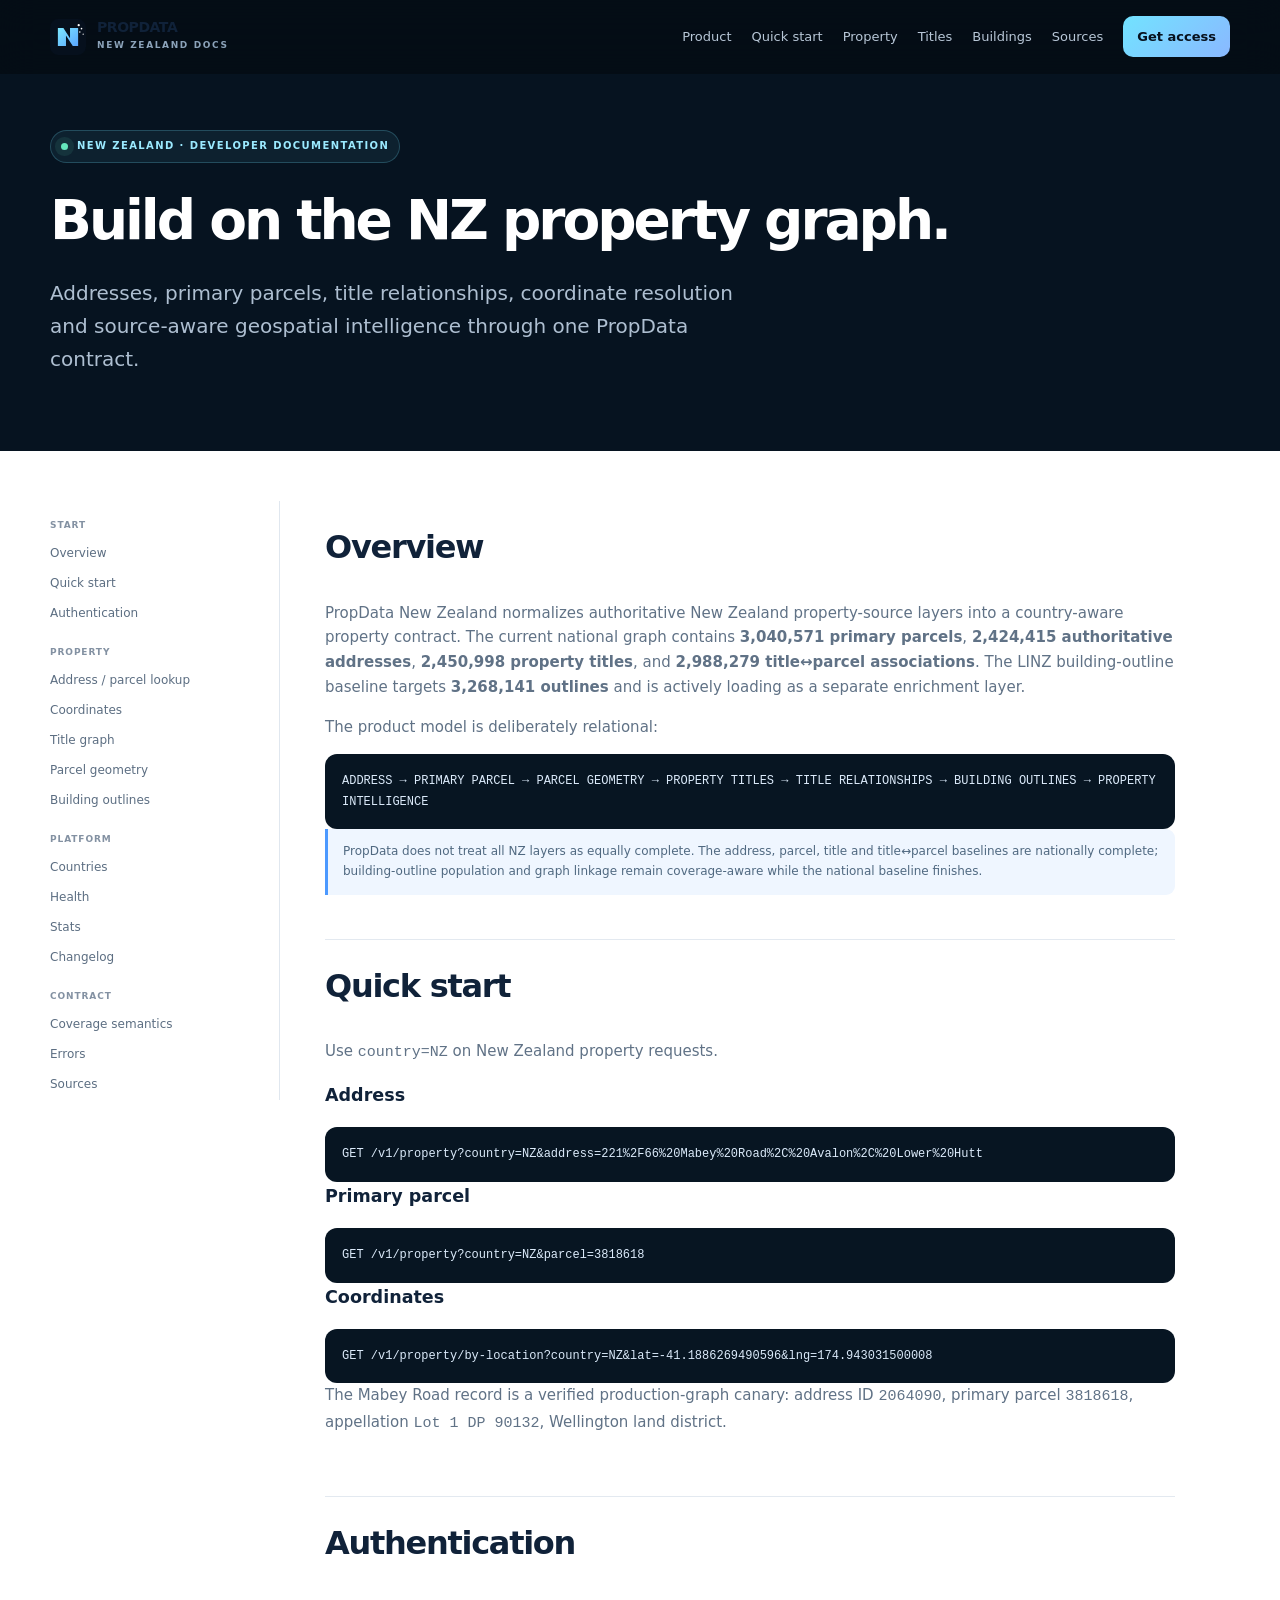
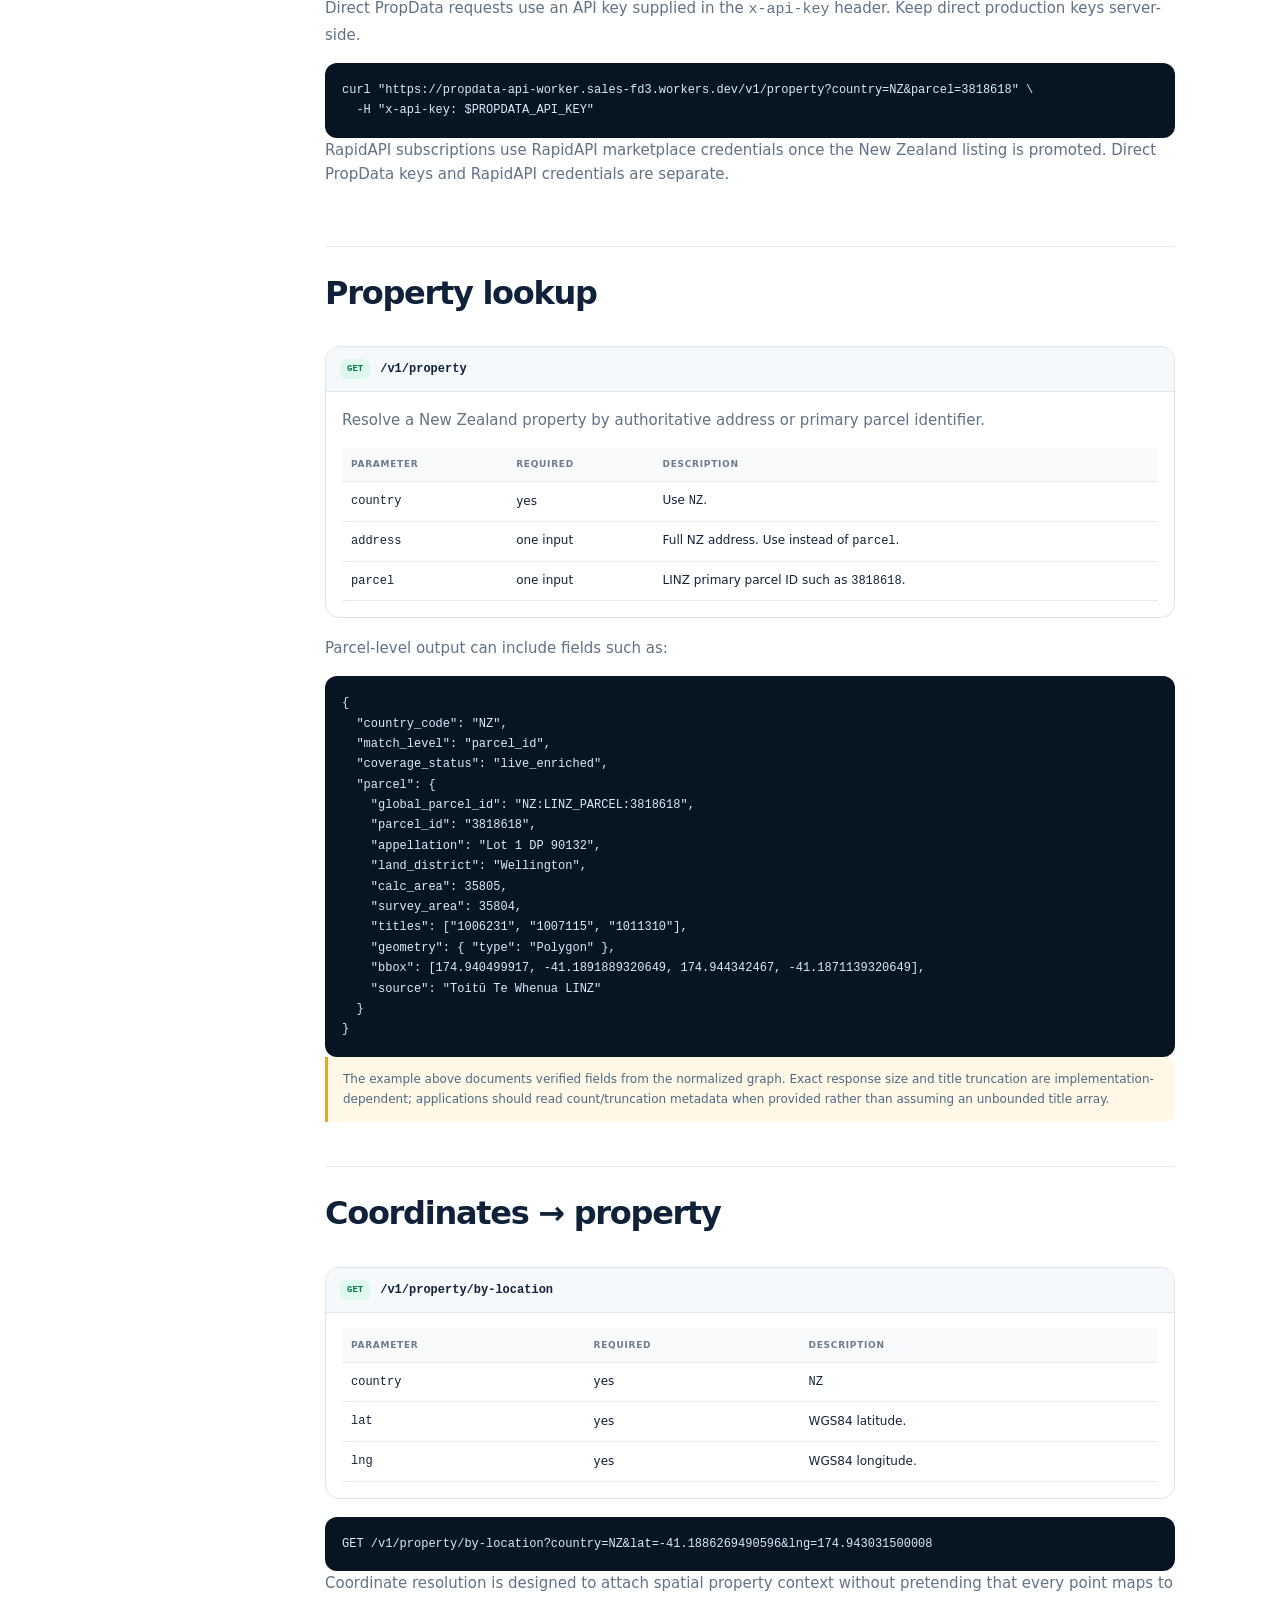
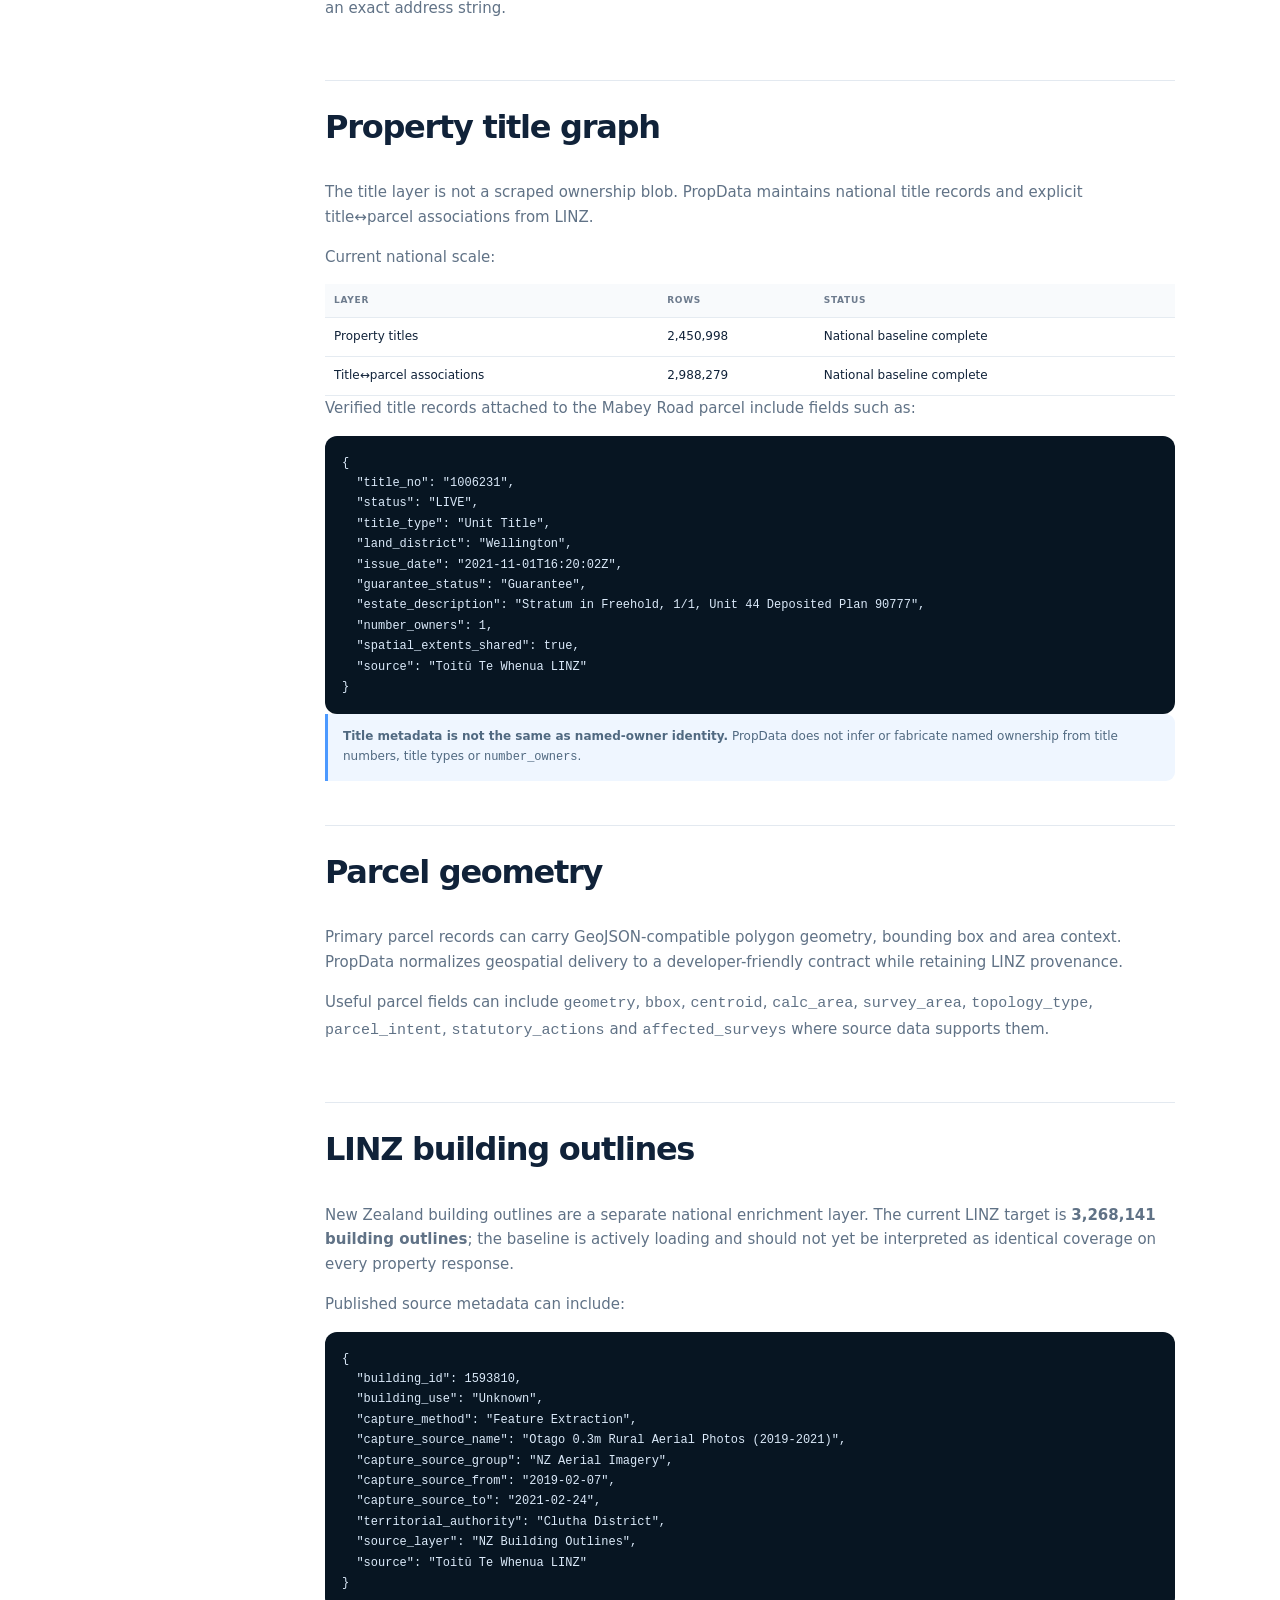
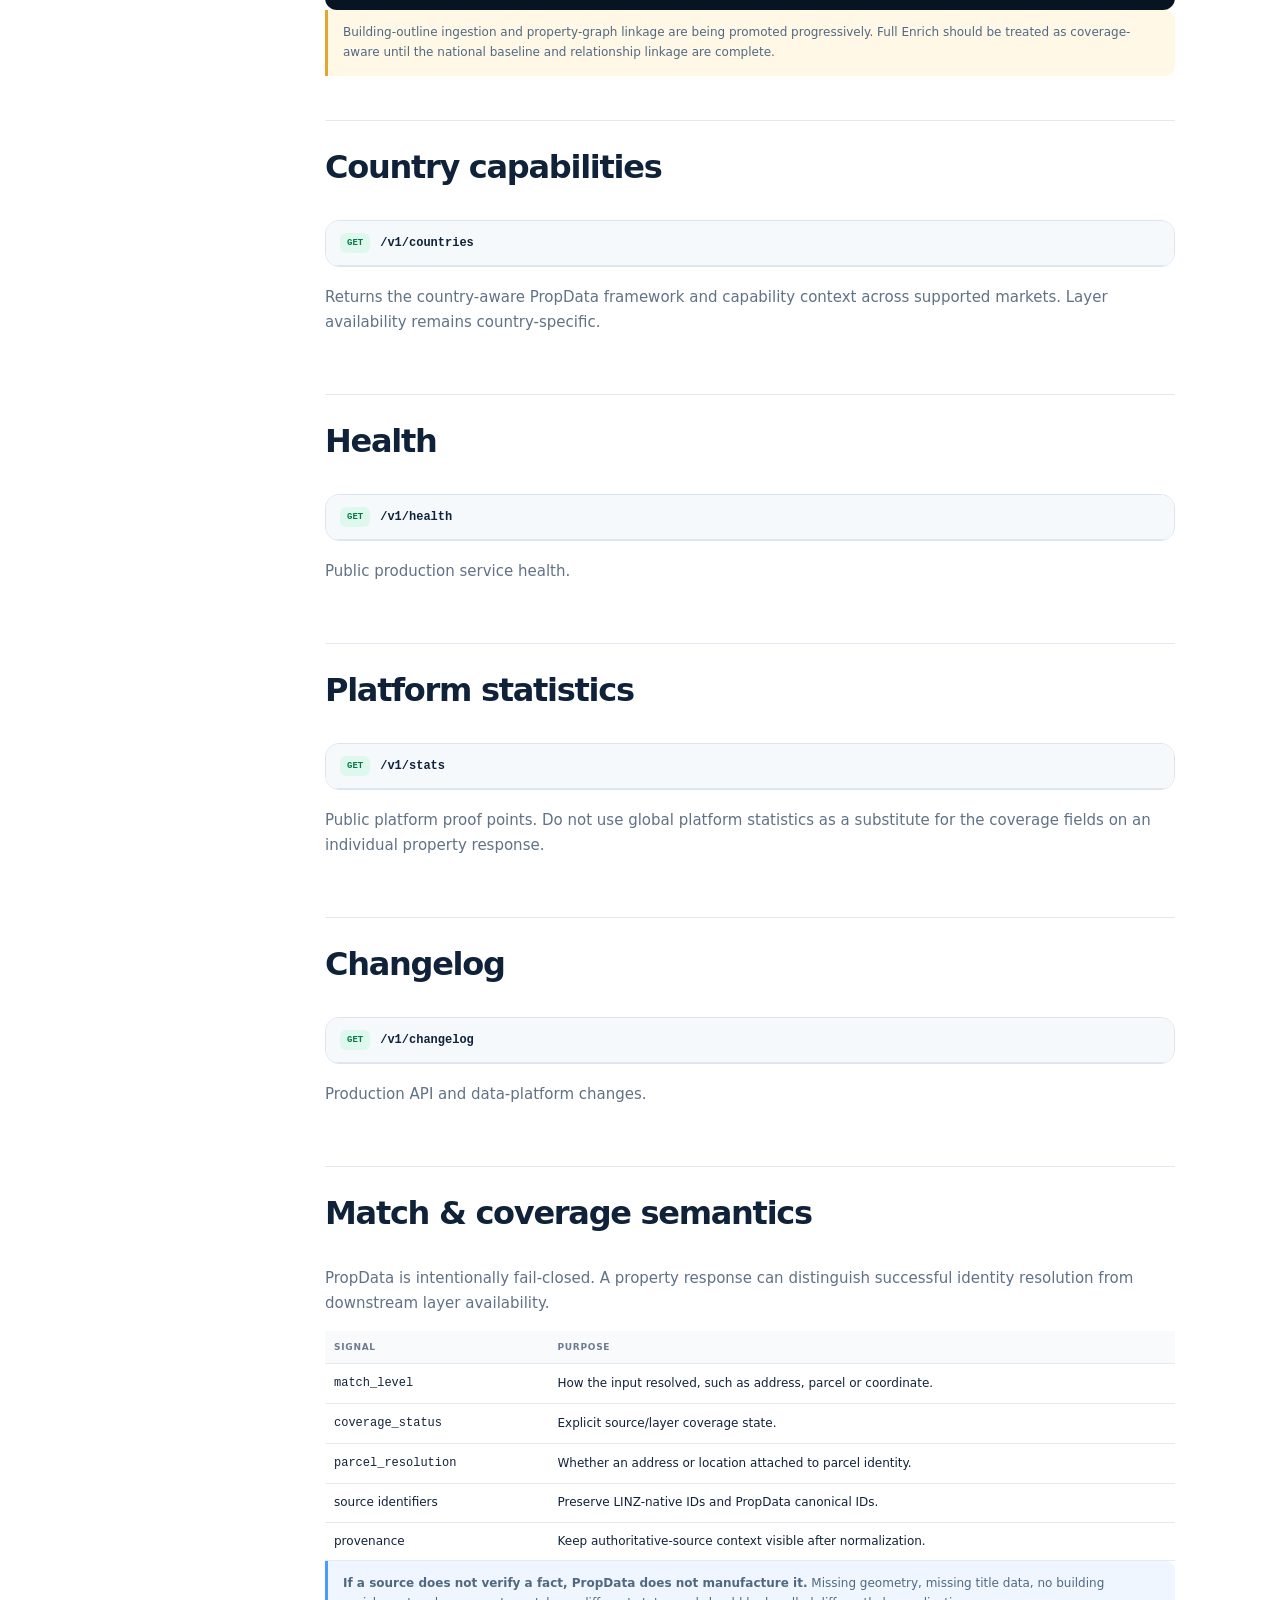
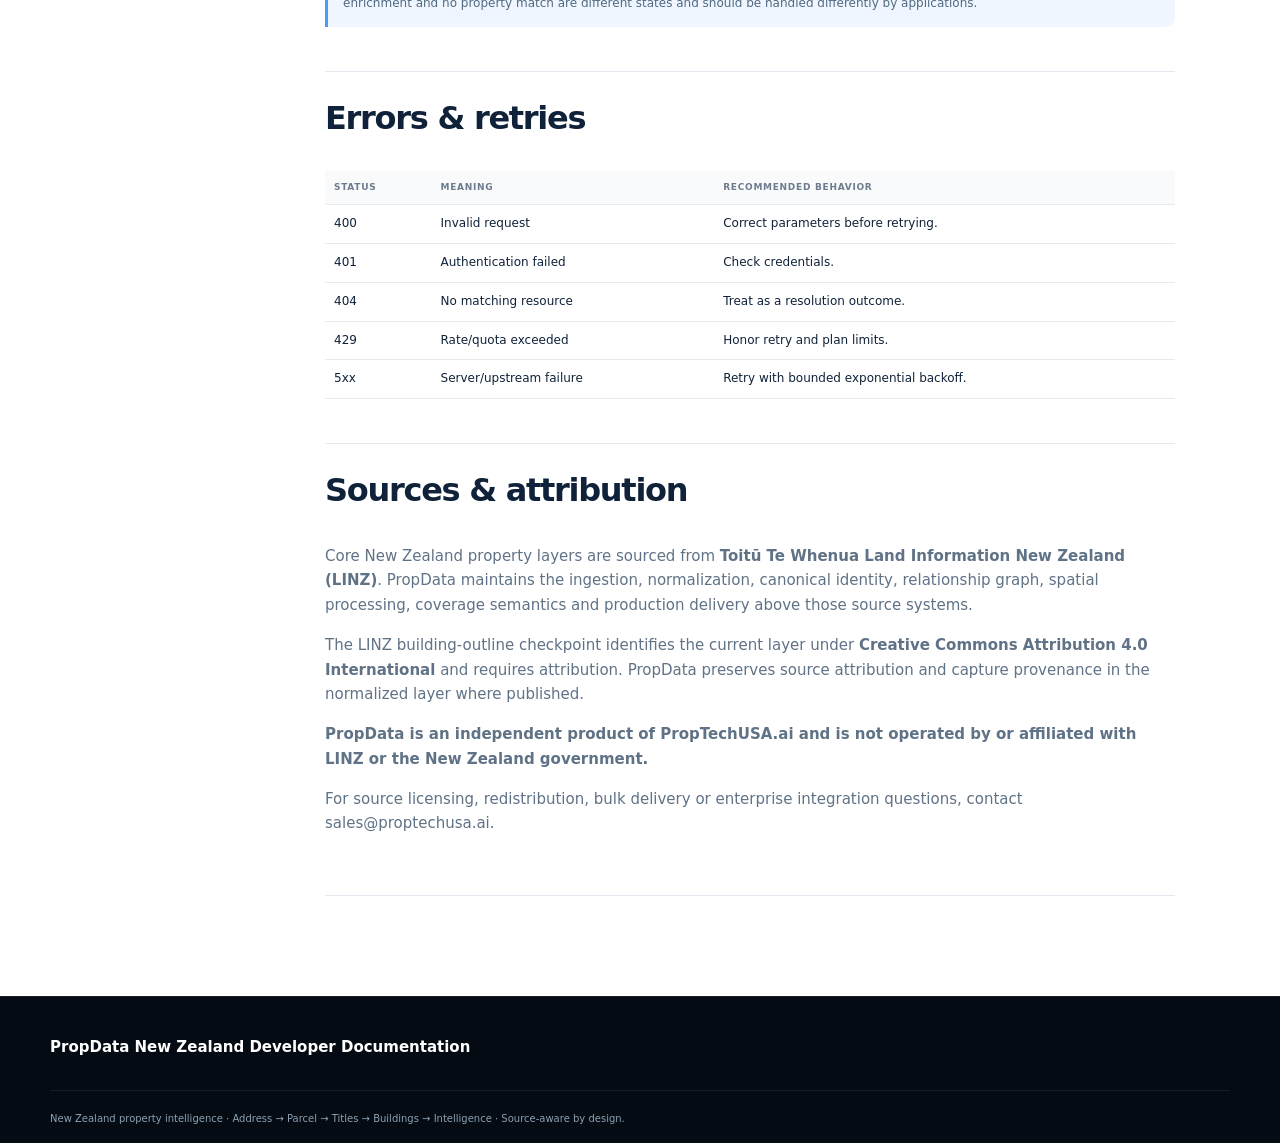
==== docs/index.html @ d3a1ef28 "Add PropData New Zealand developer docs" ====
<!doctype html><html lang="en-NZ"><head><meta charset="utf-8"><meta name="viewport" content="width=device-width,initial-scale=1,viewport-fit=cover"><title>PropData New Zealand API Documentation</title><meta name="description" content="Developer documentation for PropData New Zealand address, parcel, title, coordinate and building-outline property intelligence."><meta name="robots" content="index,follow"><meta name="theme-color" content="#061320"><link rel="canonical" href="https://nz.proptechusa.ai/docs"><link rel="icon" href="/favicon.svg" type="image/svg+xml"><link rel="stylesheet" href="/site.css"></head><body class="docs-body"><header class="site-header"><div class="wrap nav"><a class="brand" href="/"><img src="/favicon.svg" alt=""><span class="brand-copy"><strong>PROPDATA</strong><small>NEW ZEALAND DOCS</small></span></a><button class="menu-toggle" aria-label="Open menu" aria-expanded="false">☰</button><nav class="nav-links"><a href="/">Product</a><a href="#quickstart">Quick start</a><a href="#property">Property</a><a href="#titles">Titles</a><a href="#buildings">Buildings</a><a href="#sources">Sources</a><a class="nav-cta" href="mailto:sales@proptechusa.ai?subject=PropData%20New%20Zealand%20API">Get access</a></nav></div></header><section class="docs-top"><div class="wrap"><div class="eyebrow"><i></i> New Zealand · Developer Documentation</div><h1>Build on the NZ property graph.</h1><p class="hero-lead">Addresses, primary parcels, title relationships, coordinate resolution and source-aware geospatial intelligence through one PropData contract.</p></div></section><div class="wrap docs-layout"><aside class="docs-nav"><b>Start</b><a href="#overview">Overview</a><a href="#quickstart">Quick start</a><a href="#auth">Authentication</a><b>Property</b><a href="#property">Address / parcel lookup</a><a href="#location">Coordinates</a><a href="#titles">Title graph</a><a href="#geometry">Parcel geometry</a><a href="#buildings">Building outlines</a><b>Platform</b><a href="#countries">Countries</a><a href="#health">Health</a><a href="#stats">Stats</a><a href="#changelog">Changelog</a><b>Contract</b><a href="#semantics">Coverage semantics</a><a href="#errors">Errors</a><a href="#sources">Sources</a></aside><main class="docs-content"><section class="docs-section" id="overview"><h2>Overview</h2><p>PropData New Zealand normalizes authoritative New Zealand property-source layers into a country-aware property contract. The current national graph contains <strong>3,040,571 primary parcels</strong>, <strong>2,424,415 authoritative addresses</strong>, <strong>2,450,998 property titles</strong>, and <strong>2,988,279 title↔parcel associations</strong>. The LINZ building-outline baseline targets <strong>3,268,141 outlines</strong> and is actively loading as a separate enrichment layer.</p><p>The product model is deliberately relational:</p><div class="docs-code">ADDRESS → PRIMARY PARCEL → PARCEL GEOMETRY → PROPERTY TITLES → TITLE RELATIONSHIPS → BUILDING OUTLINES → PROPERTY INTELLIGENCE</div><div class="notice">PropData does not treat all NZ layers as equally complete. The address, parcel, title and title↔parcel baselines are nationally complete; building-outline population and graph linkage remain coverage-aware while the national baseline finishes.</div></section><section class="docs-section" id="quickstart"><h2>Quick start</h2><p>Use <code>country=NZ</code> on New Zealand property requests.</p><h3>Address</h3><div class="docs-code">GET /v1/property?country=NZ&amp;address=221%2F66%20Mabey%20Road%2C%20Avalon%2C%20Lower%20Hutt</div><h3>Primary parcel</h3><div class="docs-code">GET /v1/property?country=NZ&amp;parcel=3818618</div><h3>Coordinates</h3><div class="docs-code">GET /v1/property/by-location?country=NZ&amp;lat=-41.1886269490596&amp;lng=174.943031500008</div><p>The Mabey Road record is a verified production-graph canary: address ID <code>2064090</code>, primary parcel <code>3818618</code>, appellation <code>Lot 1 DP 90132</code>, Wellington land district.</p></section><section class="docs-section" id="auth"><h2>Authentication</h2><p>Direct PropData requests use an API key supplied in the <code>x-api-key</code> header. Keep direct production keys server-side.</p><div class="docs-code">curl "https://propdata-api-worker.sales-fd3.workers.dev/v1/property?country=NZ&amp;parcel=3818618" \
  -H "x-api-key: $PROPDATA_API_KEY"</div><p>RapidAPI subscriptions use RapidAPI marketplace credentials once the New Zealand listing is promoted. Direct PropData keys and RapidAPI credentials are separate.</p></section><section class="docs-section" id="property"><h2>Property lookup</h2><div class="endpoint"><div class="endpoint-head"><span class="method">GET</span><span class="path">/v1/property</span></div><div style="padding:16px"><p>Resolve a New Zealand property by authoritative address or primary parcel identifier.</p><table class="table"><thead><tr><th>Parameter</th><th>Required</th><th>Description</th></tr></thead><tbody><tr><td><code>country</code></td><td>yes</td><td>Use <code>NZ</code>.</td></tr><tr><td><code>address</code></td><td>one input</td><td>Full NZ address. Use instead of <code>parcel</code>.</td></tr><tr><td><code>parcel</code></td><td>one input</td><td>LINZ primary parcel ID such as <code>3818618</code>.</td></tr></tbody></table></div></div><p>Parcel-level output can include fields such as:</p><div class="docs-code">{
  "country_code": "NZ",
  "match_level": "parcel_id",
  "coverage_status": "live_enriched",
  "parcel": {
    "global_parcel_id": "NZ:LINZ_PARCEL:3818618",
    "parcel_id": "3818618",
    "appellation": "Lot 1 DP 90132",
    "land_district": "Wellington",
    "calc_area": 35805,
    "survey_area": 35804,
    "titles": ["1006231", "1007115", "1011310"],
    "geometry": { "type": "Polygon" },
    "bbox": [174.940499917, -41.1891889320649, 174.944342467, -41.1871139320649],
    "source": "Toitū Te Whenua LINZ"
  }
}</div><div class="notice warn">The example above documents verified fields from the normalized graph. Exact response size and title truncation are implementation-dependent; applications should read count/truncation metadata when provided rather than assuming an unbounded title array.</div></section><section class="docs-section" id="location"><h2>Coordinates → property</h2><div class="endpoint"><div class="endpoint-head"><span class="method">GET</span><span class="path">/v1/property/by-location</span></div><div style="padding:16px"><table class="table"><thead><tr><th>Parameter</th><th>Required</th><th>Description</th></tr></thead><tbody><tr><td><code>country</code></td><td>yes</td><td><code>NZ</code></td></tr><tr><td><code>lat</code></td><td>yes</td><td>WGS84 latitude.</td></tr><tr><td><code>lng</code></td><td>yes</td><td>WGS84 longitude.</td></tr></tbody></table></div></div><div class="docs-code">GET /v1/property/by-location?country=NZ&amp;lat=-41.1886269490596&amp;lng=174.943031500008</div><p>Coordinate resolution is designed to attach spatial property context without pretending that every point maps to an exact address string.</p></section><section class="docs-section" id="titles"><h2>Property title graph</h2><p>The title layer is not a scraped ownership blob. PropData maintains national title records and explicit title↔parcel associations from LINZ.</p><p>Current national scale:</p><table class="table"><thead><tr><th>Layer</th><th>Rows</th><th>Status</th></tr></thead><tbody><tr><td>Property titles</td><td>2,450,998</td><td>National baseline complete</td></tr><tr><td>Title↔parcel associations</td><td>2,988,279</td><td>National baseline complete</td></tr></tbody></table><p>Verified title records attached to the Mabey Road parcel include fields such as:</p><div class="docs-code">{
  "title_no": "1006231",
  "status": "LIVE",
  "title_type": "Unit Title",
  "land_district": "Wellington",
  "issue_date": "2021-11-01T16:20:02Z",
  "guarantee_status": "Guarantee",
  "estate_description": "Stratum in Freehold, 1/1, Unit 44 Deposited Plan 90777",
  "number_owners": 1,
  "spatial_extents_shared": true,
  "source": "Toitū Te Whenua LINZ"
}</div><div class="notice"><strong>Title metadata is not the same as named-owner identity.</strong> PropData does not infer or fabricate named ownership from title numbers, title types or <code>number_owners</code>.</div></section><section class="docs-section" id="geometry"><h2>Parcel geometry</h2><p>Primary parcel records can carry GeoJSON-compatible polygon geometry, bounding box and area context. PropData normalizes geospatial delivery to a developer-friendly contract while retaining LINZ provenance.</p><p>Useful parcel fields can include <code>geometry</code>, <code>bbox</code>, <code>centroid</code>, <code>calc_area</code>, <code>survey_area</code>, <code>topology_type</code>, <code>parcel_intent</code>, <code>statutory_actions</code> and <code>affected_surveys</code> where source data supports them.</p></section><section class="docs-section" id="buildings"><h2>LINZ building outlines</h2><p>New Zealand building outlines are a separate national enrichment layer. The current LINZ target is <strong>3,268,141 building outlines</strong>; the baseline is actively loading and should not yet be interpreted as identical coverage on every property response.</p><p>Published source metadata can include:</p><div class="docs-code">{
  "building_id": 1593810,
  "building_use": "Unknown",
  "capture_method": "Feature Extraction",
  "capture_source_name": "Otago 0.3m Rural Aerial Photos (2019-2021)",
  "capture_source_group": "NZ Aerial Imagery",
  "capture_source_from": "2019-02-07",
  "capture_source_to": "2021-02-24",
  "territorial_authority": "Clutha District",
  "source_layer": "NZ Building Outlines",
  "source": "Toitū Te Whenua LINZ"
}</div><div class="notice warn">Building-outline ingestion and property-graph linkage are being promoted progressively. Full Enrich should be treated as coverage-aware until the national baseline and relationship linkage are complete.</div></section><section class="docs-section" id="countries"><h2>Country capabilities</h2><div class="endpoint"><div class="endpoint-head"><span class="method">GET</span><span class="path">/v1/countries</span></div></div><p>Returns the country-aware PropData framework and capability context across supported markets. Layer availability remains country-specific.</p></section><section class="docs-section" id="health"><h2>Health</h2><div class="endpoint"><div class="endpoint-head"><span class="method">GET</span><span class="path">/v1/health</span></div></div><p>Public production service health.</p></section><section class="docs-section" id="stats"><h2>Platform statistics</h2><div class="endpoint"><div class="endpoint-head"><span class="method">GET</span><span class="path">/v1/stats</span></div></div><p>Public platform proof points. Do not use global platform statistics as a substitute for the coverage fields on an individual property response.</p></section><section class="docs-section" id="changelog"><h2>Changelog</h2><div class="endpoint"><div class="endpoint-head"><span class="method">GET</span><span class="path">/v1/changelog</span></div></div><p>Production API and data-platform changes.</p></section><section class="docs-section" id="semantics"><h2>Match & coverage semantics</h2><p>PropData is intentionally fail-closed. A property response can distinguish successful identity resolution from downstream layer availability.</p><table class="table"><thead><tr><th>Signal</th><th>Purpose</th></tr></thead><tbody><tr><td><code>match_level</code></td><td>How the input resolved, such as address, parcel or coordinate.</td></tr><tr><td><code>coverage_status</code></td><td>Explicit source/layer coverage state.</td></tr><tr><td><code>parcel_resolution</code></td><td>Whether an address or location attached to parcel identity.</td></tr><tr><td>source identifiers</td><td>Preserve LINZ-native IDs and PropData canonical IDs.</td></tr><tr><td>provenance</td><td>Keep authoritative-source context visible after normalization.</td></tr></tbody></table><div class="notice"><strong>If a source does not verify a fact, PropData does not manufacture it.</strong> Missing geometry, missing title data, no building enrichment and no property match are different states and should be handled differently by applications.</div></section><section class="docs-section" id="errors"><h2>Errors & retries</h2><table class="table"><thead><tr><th>Status</th><th>Meaning</th><th>Recommended behavior</th></tr></thead><tbody><tr><td>400</td><td>Invalid request</td><td>Correct parameters before retrying.</td></tr><tr><td>401</td><td>Authentication failed</td><td>Check credentials.</td></tr><tr><td>404</td><td>No matching resource</td><td>Treat as a resolution outcome.</td></tr><tr><td>429</td><td>Rate/quota exceeded</td><td>Honor retry and plan limits.</td></tr><tr><td>5xx</td><td>Server/upstream failure</td><td>Retry with bounded exponential backoff.</td></tr></tbody></table></section><section class="docs-section" id="sources"><h2>Sources & attribution</h2><p>Core New Zealand property layers are sourced from <strong>Toitū Te Whenua Land Information New Zealand (LINZ)</strong>. PropData maintains the ingestion, normalization, canonical identity, relationship graph, spatial processing, coverage semantics and production delivery above those source systems.</p><p>The LINZ building-outline checkpoint identifies the current layer under <strong>Creative Commons Attribution 4.0 International</strong> and requires attribution. PropData preserves source attribution and capture provenance in the normalized layer where published.</p><p><strong>PropData is an independent product of PropTechUSA.ai and is not operated by or affiliated with LINZ or the New Zealand government.</strong></p><p>For source licensing, redistribution, bulk delivery or enterprise integration questions, contact <a href="mailto:sales@proptechusa.ai">sales@proptechusa.ai</a>.</p></section></main></div><footer class="site-footer"><div class="wrap"><div class="footer-title">PropData New Zealand Developer Documentation</div><div class="footer-note">New Zealand property intelligence · Address → Parcel → Titles → Buildings → Intelligence · Source-aware by design.</div></div></footer><script src="/site.js" defer></script></body></html>
---- site.css ----
:root{--bg:#050b12;--bg2:#081521;--panel:#0b1a29;--panel2:#0e2133;--ink:#f5f8fc;--muted:#9db0c5;--soft:#d8e4ef;--line:rgba(255,255,255,.11);--aqua:#72e3ff;--blue:#5d9cff;--mint:#65e7bd;--gold:#f3c774;--white:#fff;--shadow:0 30px 90px rgba(0,0,0,.28);--radius:20px;--mono:ui-monospace,SFMono-Regular,Menlo,Consolas,monospace}*{box-sizing:border-box}html{scroll-behavior:smooth}body{margin:0;background:linear-gradient(180deg,#050b12 0,#07131f 42%,#f4f7fb 42%,#fff 100%);color:var(--ink);font:15px/1.65 Inter,ui-sans-serif,system-ui,-apple-system,BlinkMacSystemFont,"Segoe UI",sans-serif;-webkit-font-smoothing:antialiased}a{color:inherit;text-decoration:none}button{font:inherit}.wrap{width:min(1180px,calc(100% - 40px));margin:auto}.site-header{position:fixed;inset:0 0 auto 0;z-index:60;height:74px;background:rgba(5,11,18,.73);backdrop-filter:blur(18px);border-bottom:1px solid transparent;transition:.25s}.site-header.scrolled{border-bottom-color:var(--line);background:rgba(5,11,18,.94)}.nav{height:100%;display:flex;align-items:center;gap:25px}.brand{display:flex;align-items:center;gap:11px;font-weight:900;letter-spacing:-.03em}.brand img{width:36px;height:36px}.brand-copy strong{display:block;font-size:14px;line-height:1}.brand-copy small{display:block;margin-top:4px;font-size:9px;letter-spacing:.18em;color:#8ca3ba}.nav-links{margin-left:auto;display:flex;align-items:center;gap:20px;color:#b8c7d7;font-size:13px}.nav-links a:hover{color:#fff}.nav-cta{padding:10px 14px;border-radius:10px;background:linear-gradient(135deg,var(--aqua),#8ab8ff);color:#07111d!important;font-weight:900}.menu-toggle{display:none;margin-left:auto;background:none;border:0;color:white;font-size:22px}.hero{position:relative;min-height:900px;padding:158px 0 92px;overflow:hidden;background:radial-gradient(circle at 76% 22%,rgba(86,156,255,.18),transparent 28%),radial-gradient(circle at 84% 36%,rgba(114,227,255,.13),transparent 24%),linear-gradient(180deg,#050b12,#071521)}.hero:before{content:"";position:absolute;inset:0;background-image:linear-gradient(rgba(255,255,255,.025) 1px,transparent 1px),linear-gradient(90deg,rgba(255,255,255,.025) 1px,transparent 1px);background-size:48px 48px;mask-image:linear-gradient(to bottom,rgba(0,0,0,.75),transparent 78%)}.hero-grid{position:relative;z-index:2;display:grid;grid-template-columns:1.05fr .95fr;gap:56px;align-items:center}.eyebrow{display:inline-flex;align-items:center;gap:9px;border:1px solid rgba(114,227,255,.22);background:rgba(114,227,255,.07);padding:7px 10px;border-radius:999px;color:#9beaff;font-weight:900;font-size:10px;letter-spacing:.14em;text-transform:uppercase}.eyebrow i{width:7px;height:7px;border-radius:50%;background:var(--mint);box-shadow:0 0 0 6px rgba(101,231,189,.09)}h1,h2,h3,p{margin-top:0}.hero h1{font-size:clamp(52px,7vw,84px);line-height:.94;letter-spacing:-.065em;margin:22px 0}.hero h1 span{display:block;color:var(--aqua)}.hero-lead{max-width:690px;font-size:20px;color:#aebfd1}.hero-actions{display:flex;gap:11px;flex-wrap:wrap;margin:28px 0}.btn{display:inline-flex;align-items:center;justify-content:center;gap:8px;padding:12px 16px;border-radius:11px;border:1px solid var(--line);font-weight:850}.btn.primary{background:linear-gradient(135deg,var(--aqua),#7faeff);color:#04101c;border:0}.btn.ghost{color:#e9f2fb;background:rgba(255,255,255,.035)}.proofline{display:flex;gap:20px;flex-wrap:wrap;color:#8097ae;font-size:12px}.proofline strong{color:#d9e8f6}.hero-visual{position:relative;min-height:560px}.nz-map-card{position:absolute;inset:5px 0 auto auto;width:min(100%,510px);height:555px;border:1px solid rgba(255,255,255,.11);border-radius:26px;background:linear-gradient(145deg,rgba(15,35,53,.9),rgba(7,19,31,.92));box-shadow:var(--shadow);overflow:hidden}.nz-map-card:after{content:"";position:absolute;inset:0;background:radial-gradient(circle at 55% 42%,rgba(114,227,255,.1),transparent 32%);pointer-events:none}.map-top{display:flex;justify-content:space-between;align-items:center;padding:18px 20px;border-bottom:1px solid var(--line);font-size:11px;color:#91a6bb}.map-top b{color:#e9f4ff}.map-stage{position:relative;height:400px}.nz-shape{position:absolute;inset:40px 70px;width:340px;height:330px;filter:drop-shadow(0 0 24px rgba(114,227,255,.16))}.map-grid{position:absolute;inset:0;background-image:linear-gradient(rgba(255,255,255,.03) 1px,transparent 1px),linear-gradient(90deg,rgba(255,255,255,.03) 1px,transparent 1px);background-size:32px 32px}.map-pin{position:absolute;width:11px;height:11px;border:2px solid #fff;border-radius:50%;background:var(--aqua);box-shadow:0 0 0 7px rgba(114,227,255,.11)}.pin-a{left:64%;top:36%}.pin-b{left:51%;top:57%}.pin-c{left:37%;top:73%}.map-label{position:absolute;padding:6px 8px;border:1px solid rgba(255,255,255,.13);background:rgba(5,14,24,.86);border-radius:8px;font:10px var(--mono);color:#cce9f6}.label-a{left:68%;top:31%}.label-b{left:55%;top:52%}.label-c{left:17%;top:68%}.map-bottom{display:grid;grid-template-columns:repeat(3,1fr);gap:1px;background:var(--line);border-top:1px solid var(--line)}.map-bottom div{background:#091724;padding:14px}.map-bottom b{display:block;font-size:19px;letter-spacing:-.04em}.map-bottom span{font-size:9px;line-height:1.3;color:#7f96ad}.floating-card{position:absolute;left:-30px;bottom:20px;width:280px;border:1px solid rgba(255,255,255,.12);border-radius:16px;background:rgba(9,24,38,.96);padding:15px 16px;box-shadow:0 16px 50px rgba(0,0,0,.34)}.floating-card .label{font:900 9px var(--mono);letter-spacing:.12em;color:#79dcff}.floating-card b{display:block;margin:6px 0 3px}.floating-card p{font-size:11px;color:#93a9bf;margin:0}.metrics-band{position:relative;margin-top:-1px;background:#071521;border-top:1px solid rgba(255,255,255,.07);border-bottom:1px solid rgba(255,255,255,.07)}.metrics{display:grid;grid-template-columns:repeat(5,1fr)}.metric{padding:28px 20px;border-right:1px solid var(--line)}.metric:last-child{border:0}.metric strong{display:block;font-size:28px;letter-spacing:-.05em}.metric span{display:block;margin-top:3px;color:#8fa4b9;font-size:11px}.metric em{display:inline-block;margin-top:9px;font-style:normal;font-size:9px;color:#67e2b9;background:rgba(101,231,189,.08);border:1px solid rgba(101,231,189,.15);padding:4px 6px;border-radius:999px}.light{color:#102239;background:#fff}.section{padding:94px 0}.section.alt{background:#f3f7fb}.section.dark{background:#071521;color:white}.section-head{max-width:800px;margin-bottom:38px}.kicker{font-size:10px;font-weight:900;letter-spacing:.15em;text-transform:uppercase;color:#3377dd}.dark .kicker{color:#75dcff}.section h2{font-size:clamp(36px,5vw,58px);line-height:1;letter-spacing:-.055em;margin-bottom:17px}.section-head p{font-size:17px;color:#66768a}.dark .section-head p{color:#9caec2}.graph-flow{display:grid;grid-template-columns:repeat(5,1fr);gap:10px}.graph-node{position:relative;border:1px solid #dce5ef;background:white;border-radius:16px;padding:20px;min-height:155px;box-shadow:0 8px 30px rgba(25,50,80,.05)}.graph-node:after{content:"→";position:absolute;right:-18px;top:50%;transform:translateY(-50%);color:#98a8ba;font-weight:900;z-index:2}.graph-node:last-child:after{display:none}.graph-node code{font-size:10px;font-weight:900;color:#2670d8}.graph-node h3{font-size:17px;margin:12px 0 6px}.graph-node p{font-size:12px;color:#718195;margin:0}.demo-grid{display:grid;grid-template-columns:.92fr 1.08fr;gap:30px;align-items:stretch}.property-card{border:1px solid #dce6ef;border-radius:20px;background:white;padding:26px;box-shadow:0 16px 55px rgba(37,59,85,.08)}.property-card .verified{display:inline-flex;align-items:center;gap:6px;color:#087a55;background:#edf9f5;border:1px solid #cfeee3;border-radius:999px;padding:5px 8px;font-size:9px;font-weight:900;letter-spacing:.08em}.property-card h3{font-size:26px;letter-spacing:-.04em;margin:16px 0 4px}.property-card .sub{color:#718195}.facts{display:grid;grid-template-columns:1fr 1fr;gap:10px;margin-top:22px}.fact{border:1px solid #e2e8ef;border-radius:12px;padding:13px}.fact span{display:block;font-size:9px;letter-spacing:.08em;text-transform:uppercase;color:#7b8a9c}.fact b{display:block;margin-top:5px;font-size:13px}.title-strip{margin-top:16px;padding:14px;border-radius:12px;background:#f4f7fb;font-size:11px;color:#5e7085}.title-chips{display:flex;gap:6px;flex-wrap:wrap;margin-top:9px}.title-chip{font:700 10px var(--mono);padding:4px 6px;border:1px solid #d8e2ec;border-radius:6px;background:white}.code-panel{border:1px solid rgba(255,255,255,.1);border-radius:20px;background:#061321;color:#dff0ff;overflow:hidden;box-shadow:0 20px 60px rgba(6,19,33,.22)}.code-head{display:flex;justify-content:space-between;align-items:center;padding:14px 16px;border-bottom:1px solid rgba(255,255,255,.08);font:11px var(--mono);color:#8199b1}.copy-btn{border:0;border-radius:7px;background:#132a41;color:#c5daec;padding:7px 9px;cursor:pointer}.code-panel pre{margin:0;padding:22px;white-space:pre-wrap;font:12px/1.75 var(--mono);overflow:auto}.c-key{color:#78ddff}.c-string{color:#8febc7}.c-number{color:#ffd27c}.layers{display:grid;grid-template-columns:repeat(3,1fr);gap:14px}.layer{border:1px solid #dce5ef;border-radius:17px;background:#fff;padding:21px}.layer-icon{width:38px;height:38px;border-radius:10px;display:grid;place-items:center;background:#edf5ff;color:#176bdc;font-weight:900}.layer h3{font-size:18px;margin:14px 0 7px}.layer p{color:#708095;font-size:12px}.layer ul{padding-left:17px;color:#53657a;font-size:12px;margin-bottom:0}.layer li{margin:5px 0}.building-showcase{display:grid;grid-template-columns:1fr 1fr;gap:24px;align-items:center}.building-visual{position:relative;min-height:430px;border-radius:22px;border:1px solid rgba(255,255,255,.1);overflow:hidden;background:linear-gradient(145deg,#0a1e30,#07121f)}.building-visual svg{position:absolute;inset:20px;width:calc(100% - 40px);height:calc(100% - 40px)}.capture-card{position:absolute;left:18px;right:18px;bottom:18px;padding:15px;border:1px solid rgba(255,255,255,.13);border-radius:13px;background:rgba(5,15,25,.86);backdrop-filter:blur(10px)}.capture-card span{font-size:9px;color:#6cd9ff;font-weight:900;letter-spacing:.1em}.capture-card b{display:block;margin:4px 0}.capture-card p{font-size:11px;color:#8ea4ba;margin:0}.progress-wrap{margin:25px 0}.progress-label{display:flex;justify-content:space-between;color:#a6bad0;font-size:11px;margin-bottom:7px}.progress{height:9px;border-radius:99px;background:#10273b;overflow:hidden}.progress i{display:block;height:100%;width:35.9%;background:linear-gradient(90deg,var(--aqua),var(--mint));border-radius:99px}.bullet-list{display:grid;gap:10px;margin-top:24px}.bullet{display:flex;gap:10px;color:#a5b7ca}.bullet i{flex:none;width:20px;height:20px;border-radius:50%;background:rgba(101,231,189,.1);color:#72e0bb;display:grid;place-items:center;font-style:normal;font-size:10px}.source-box{display:grid;grid-template-columns:1.1fr .9fr;gap:22px;border:1px solid #dbe5ee;background:#f7fafc;border-radius:20px;padding:28px}.source-box p{color:#69798d}.source-stats{display:grid;grid-template-columns:1fr 1fr;gap:10px}.source-stat{background:white;border:1px solid #dce5ed;border-radius:12px;padding:13px}.source-stat b{display:block;font-size:18px}.source-stat span{font-size:10px;color:#7b8b9c}.pricing{display:grid;grid-template-columns:repeat(4,1fr);gap:12px}.plan{border:1px solid #dbe4ed;border-radius:18px;background:#fff;padding:22px;position:relative}.plan.featured{border-color:#79b6ff;box-shadow:0 18px 50px rgba(47,114,219,.12)}.plan .badge{display:inline-block;font-size:8px;font-weight:900;letter-spacing:.1em;color:#176ad1;background:#eaf3ff;border-radius:999px;padding:5px 7px}.plan h3{margin:14px 0 6px}.price{font-size:34px;font-weight:900;letter-spacing:-.05em}.price small{font-size:12px;font-weight:600;color:#75869a}.usd{font-size:11px;color:#7c8c9e}.plan ul{padding-left:17px;color:#5b6d82;font-size:12px}.plan .btn{width:100%;margin-top:10px;color:#17304a}.faq{display:grid;grid-template-columns:1fr 1fr;gap:12px}.faq-item{border:1px solid #dce5ee;border-radius:14px;background:white;padding:18px}.faq-item h3{font-size:15px;margin-bottom:7px}.faq-item p{font-size:12px;color:#6f8093;margin:0}.final-cta{padding:80px 0;background:radial-gradient(circle at 70% 30%,rgba(114,227,255,.14),transparent 30%),#061320;color:white}.cta-box{display:flex;justify-content:space-between;gap:35px;align-items:center;border:1px solid rgba(255,255,255,.1);border-radius:22px;padding:35px;background:rgba(255,255,255,.025)}.cta-box h2{font-size:42px;margin:0}.cta-box p{color:#9eafc1;margin:8px 0 0}.site-footer{background:#040b12;color:#8da0b3;padding:38px 0;border-top:1px solid rgba(255,255,255,.08)}.footer-grid{display:grid;grid-template-columns:1.5fr 1fr 1fr;gap:30px}.footer-title{color:white;font-weight:900}.footer-links{display:grid;gap:7px;font-size:12px}.footer-note{margin-top:30px;padding-top:20px;border-top:1px solid rgba(255,255,255,.07);font-size:10px}.status-live{color:#67e2b9}.status-loading{color:#ffd17c}.docs-body{background:#fff;color:#102239}.docs-top{background:#061320;color:white;min-height:300px;padding:130px 0 55px}.docs-top h1{font-size:55px;letter-spacing:-.055em;margin:12px 0}.docs-layout{display:grid;grid-template-columns:230px minmax(0,1fr);gap:45px;padding:50px 0 100px}.docs-nav{position:sticky;top:95px;height:max-content;border-right:1px solid #e0e7ef;padding-right:20px}.docs-nav b{display:block;font-size:9px;letter-spacing:.1em;text-transform:uppercase;color:#8391a2;margin:17px 0 6px}.docs-nav a{display:block;padding:5px 0;font-size:12px;color:#5c6e82}.docs-nav a:hover{color:#1468d0}.docs-content{max-width:850px}.docs-section{padding:20px 0 44px;border-bottom:1px solid #e3e9f0;scroll-margin-top:90px}.docs-section h2{font-size:32px;letter-spacing:-.04em}.docs-section p,.docs-section li{color:#607286}.endpoint{border:1px solid #dce4ed;border-radius:14px;overflow:hidden;margin:18px 0}.endpoint-head{display:flex;gap:10px;align-items:center;padding:12px 14px;background:#f6f9fc;border-bottom:1px solid #dfe7ef}.method{font:900 9px var(--mono);color:#087849;background:#dff8ed;padding:5px 7px;border-radius:6px}.path{font:700 12px var(--mono)}.docs-code{background:#071522;color:#dbeafa;border-radius:12px;padding:17px;font:12px/1.7 var(--mono);white-space:pre-wrap;overflow:auto}.notice{border-left:3px solid #4c99ff;background:#eff6ff;padding:13px 15px;border-radius:0 9px 9px 0;color:#506981;font-size:12px}.notice.warn{border-left-color:#e0a82e;background:#fff8e7}.table{width:100%;border-collapse:collapse;font-size:12px}.table th,.table td{text-align:left;border-bottom:1px solid #e5ebf1;padding:9px}.table th{color:#6d7b8d;background:#f8fafc;font-size:9px;text-transform:uppercase;letter-spacing:.08em}@media(max-width:1000px){.hero-grid,.demo-grid,.building-showcase,.source-box{grid-template-columns:1fr}.hero{min-height:auto}.hero-visual{min-height:540px}.metrics{grid-template-columns:repeat(3,1fr)}.graph-flow{grid-template-columns:1fr 1fr}.graph-node:after{display:none}.layers{grid-template-columns:1fr 1fr}.pricing{grid-template-columns:1fr 1fr}.floating-card{left:10px}.docs-layout{grid-template-columns:1fr}.docs-nav{display:none}}@media(max-width:720px){body{background:#fff}.site-header{height:66px}.wrap{width:min(100% - 28px,1180px)}.nav-links{position:absolute;top:66px;left:14px;right:14px;display:none;flex-direction:column;align-items:stretch;background:#091725;border:1px solid var(--line);border-radius:14px;padding:14px}.nav-links.open{display:flex}.menu-toggle{display:block}.hero{padding:120px 0 65px}.hero h1{font-size:52px}.hero-lead{font-size:17px}.hero-visual{min-height:500px}.nz-map-card{height:500px}.nz-shape{inset:45px 35px;width:300px;height:290px}.floating-card{left:8px;right:8px;width:auto}.metrics{grid-template-columns:1fr 1fr}.metric{padding:19px 14px}.metric strong{font-size:23px}.section{padding:65px 0}.section h2{font-size:39px}.graph-flow,.layers,.pricing,.faq{grid-template-columns:1fr}.facts{grid-template-columns:1fr}.source-stats{grid-template-columns:1fr 1fr}.cta-box{display:block}.cta-box h2{font-size:36px}.cta-box .hero-actions{margin-bottom:0}.footer-grid{grid-template-columns:1fr}.docs-top h1{font-size:43px}.docs-layout{padding-top:28px}.docs-section h2{font-size:27px}}
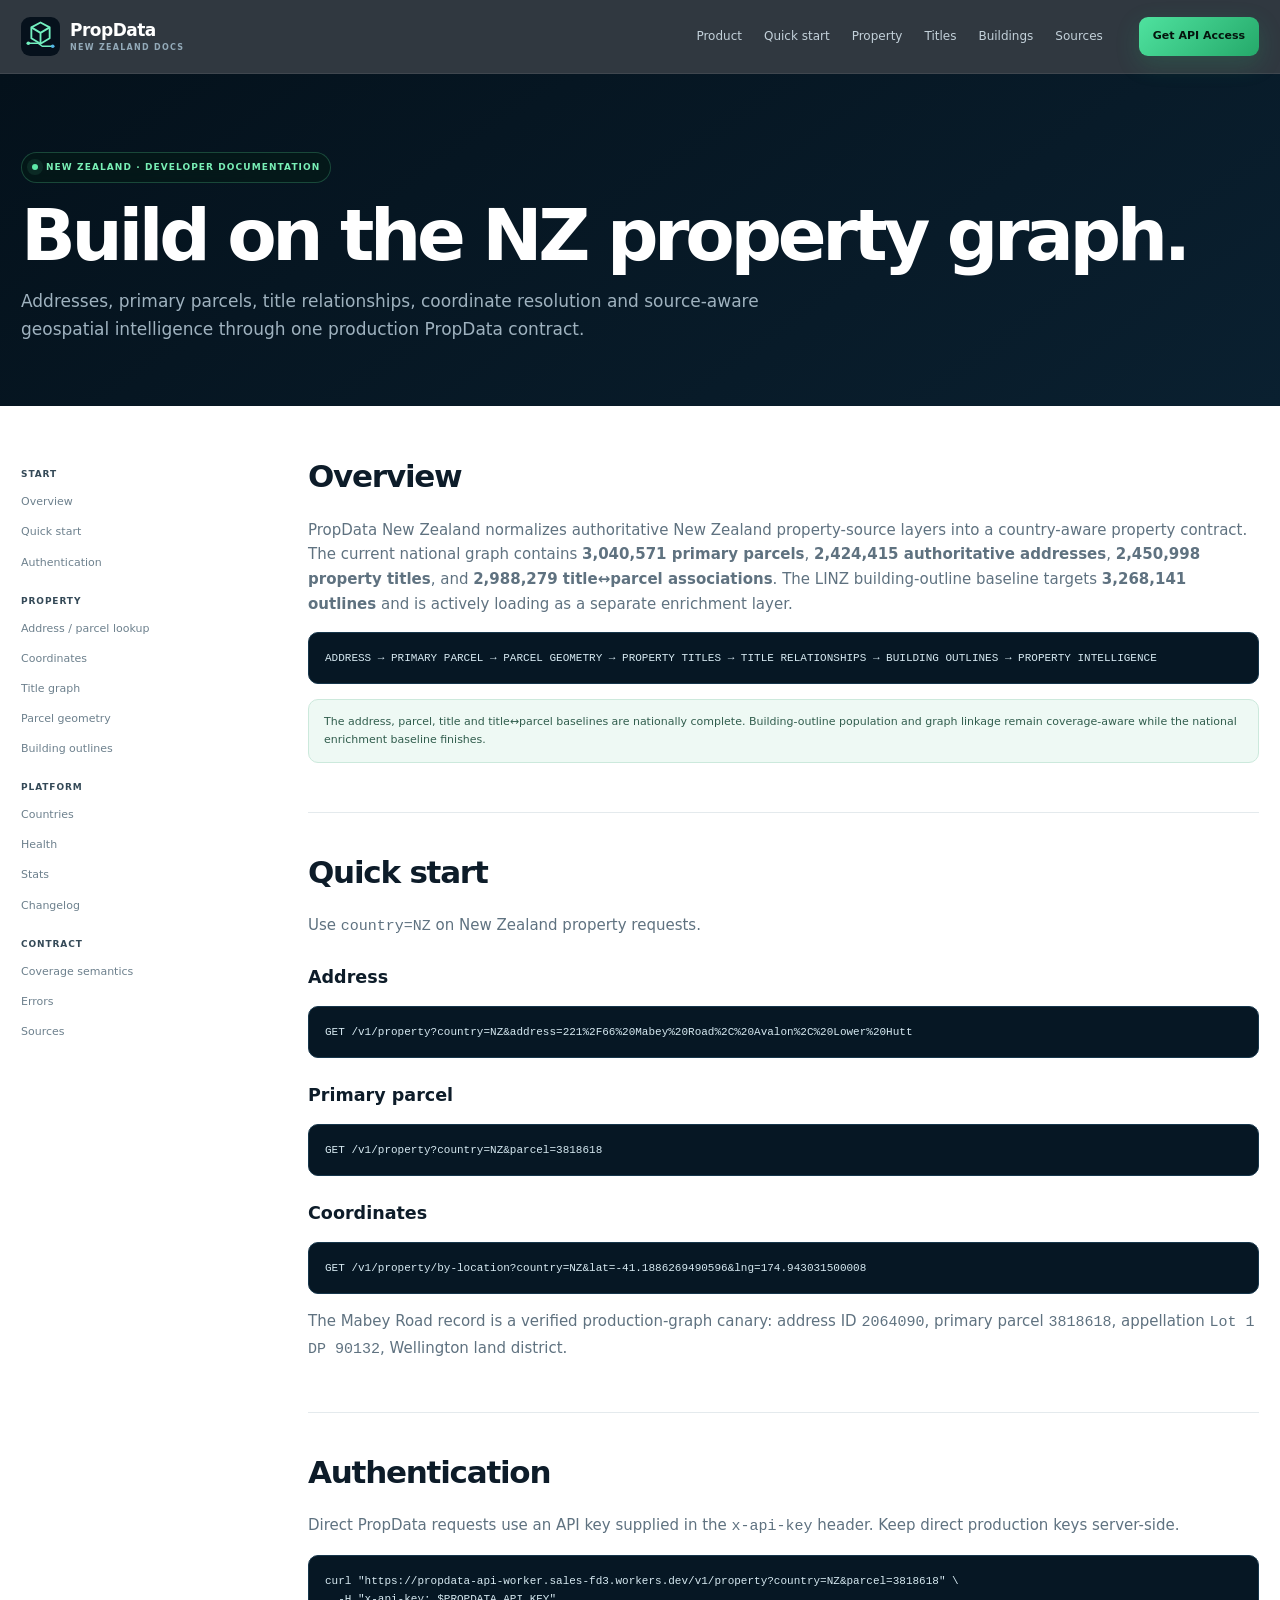
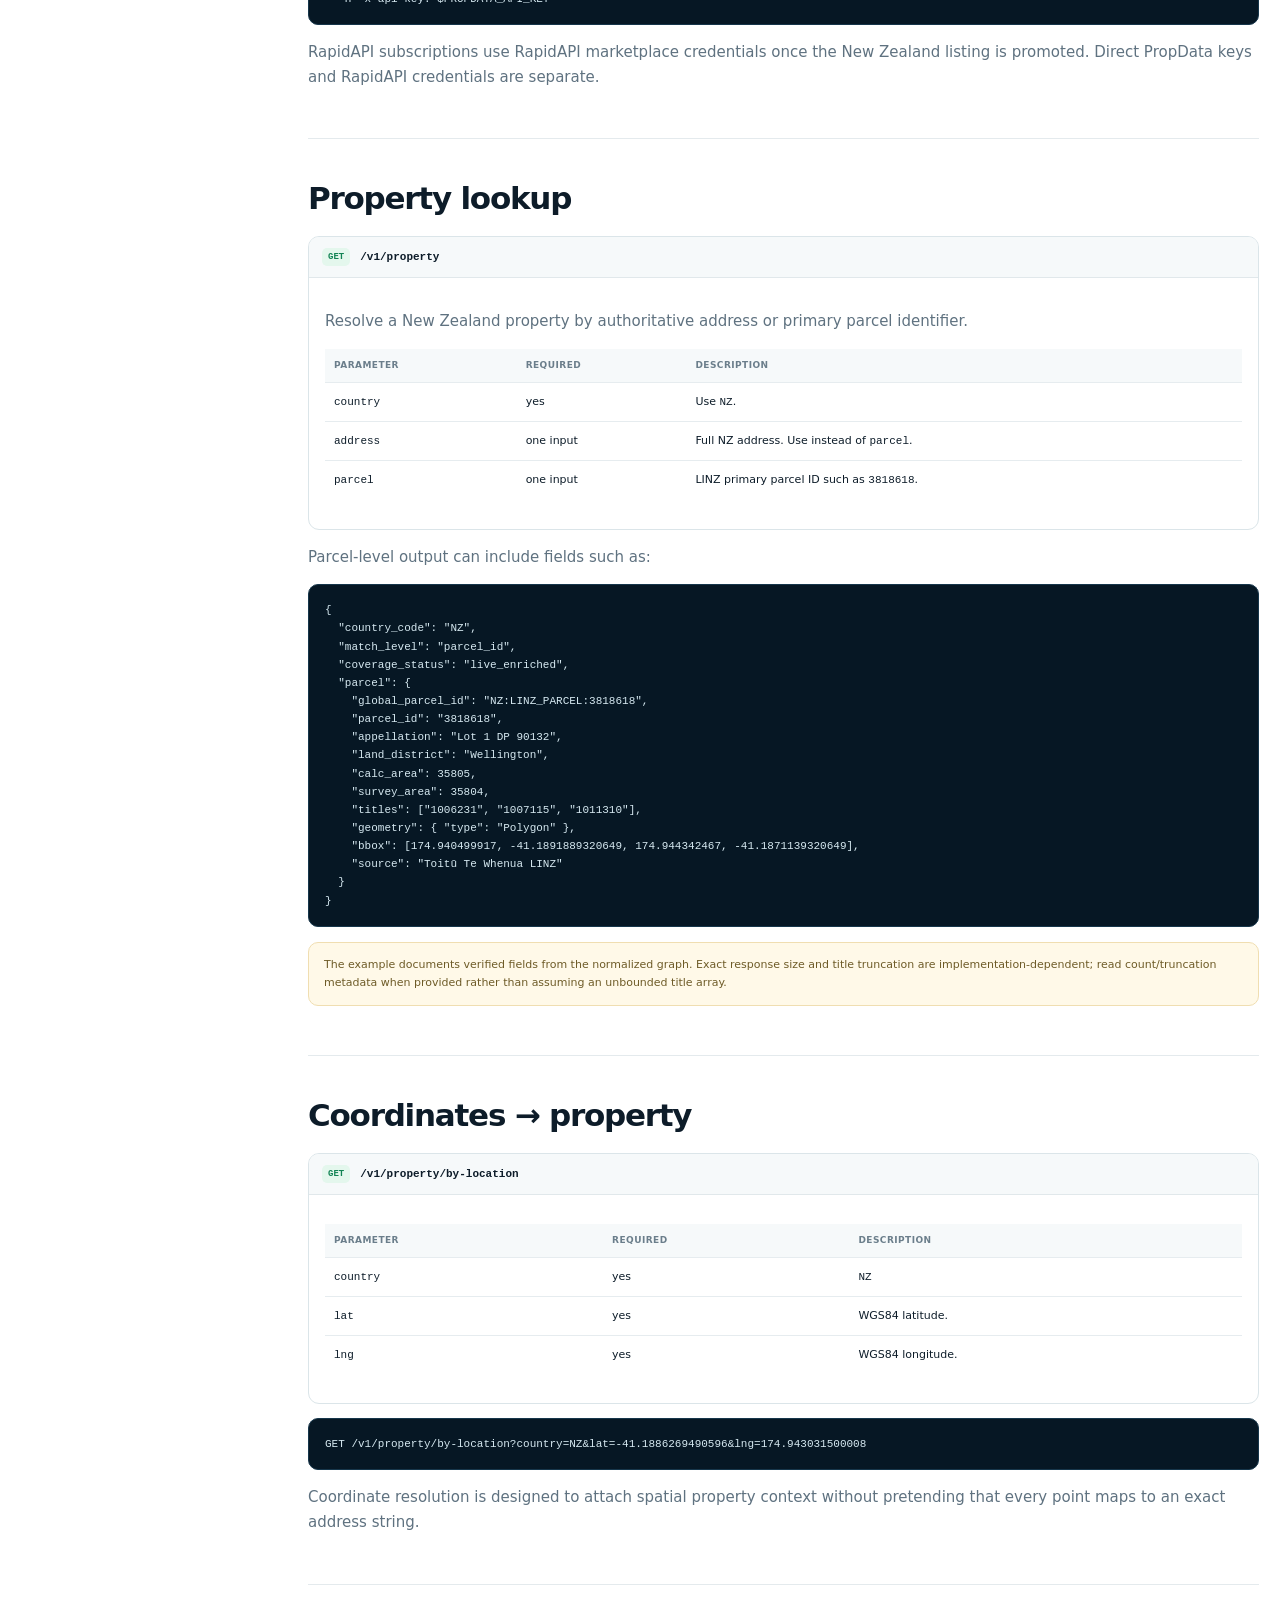
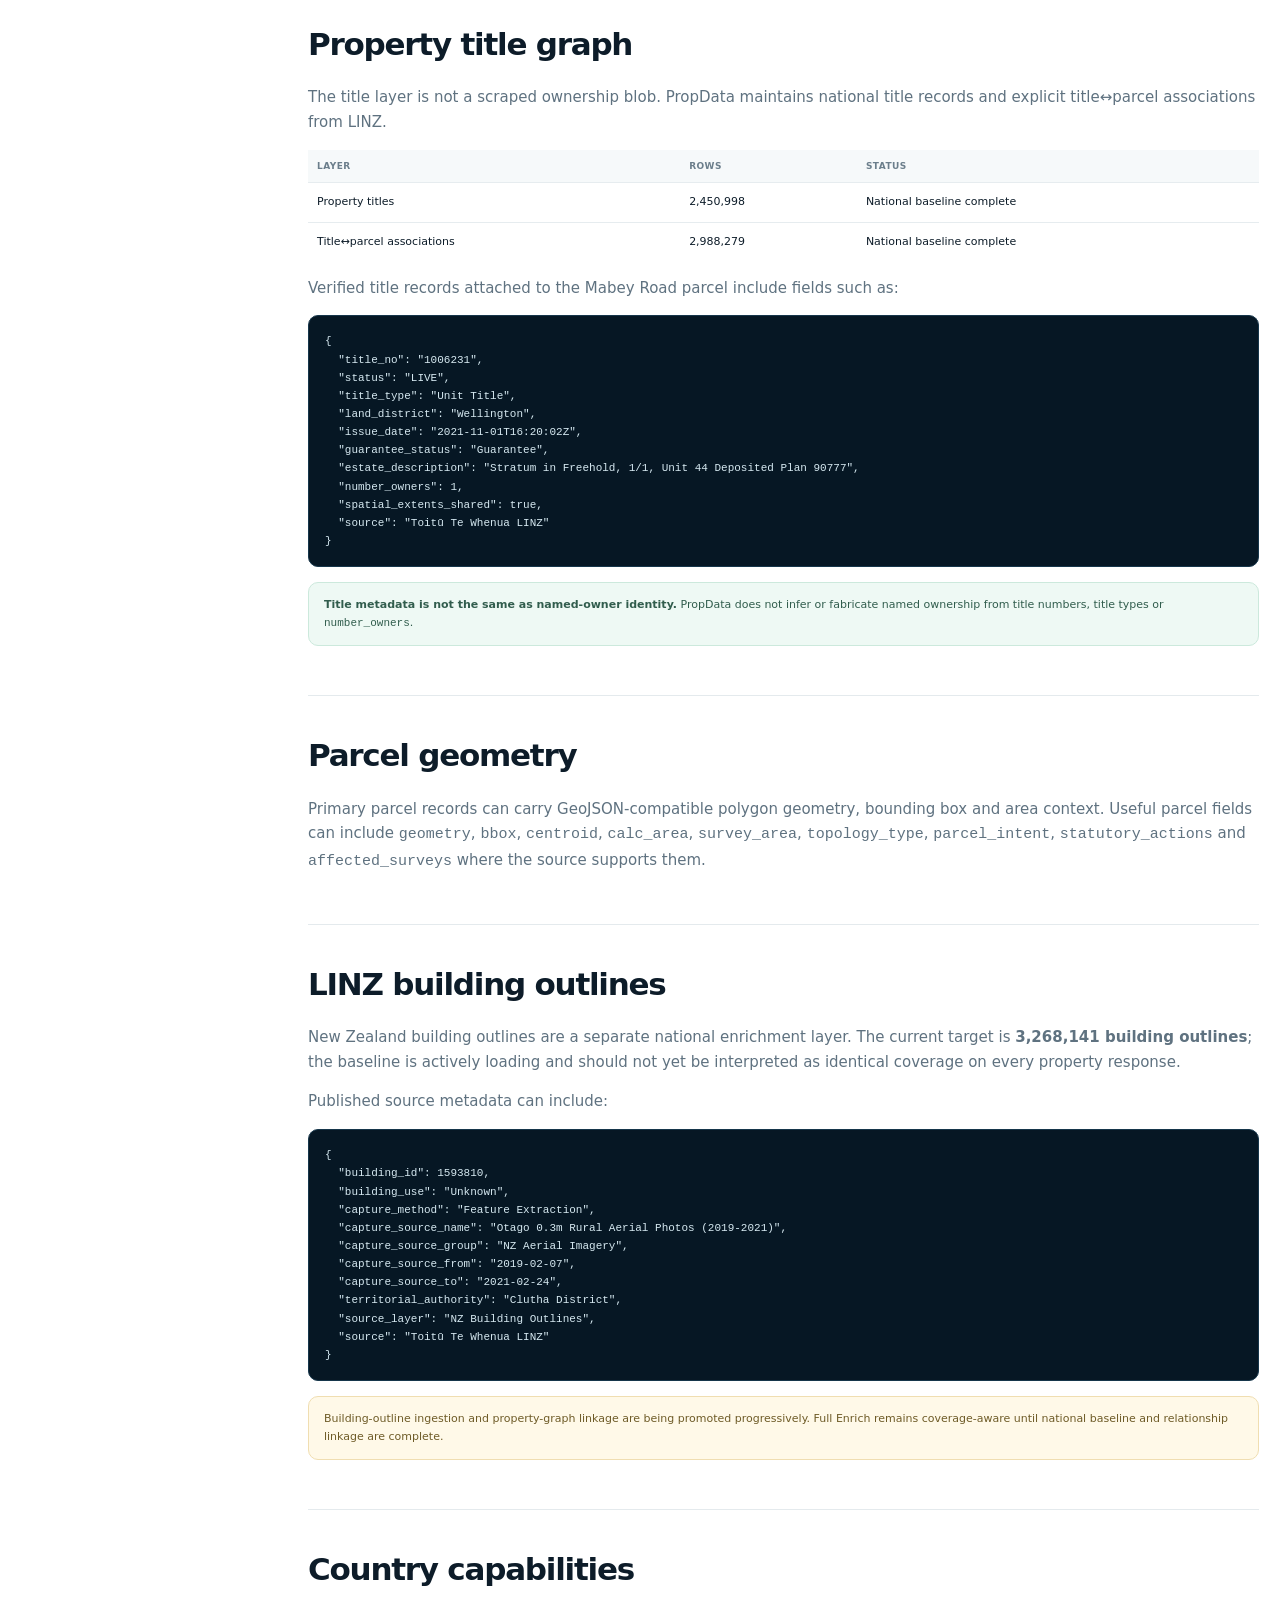
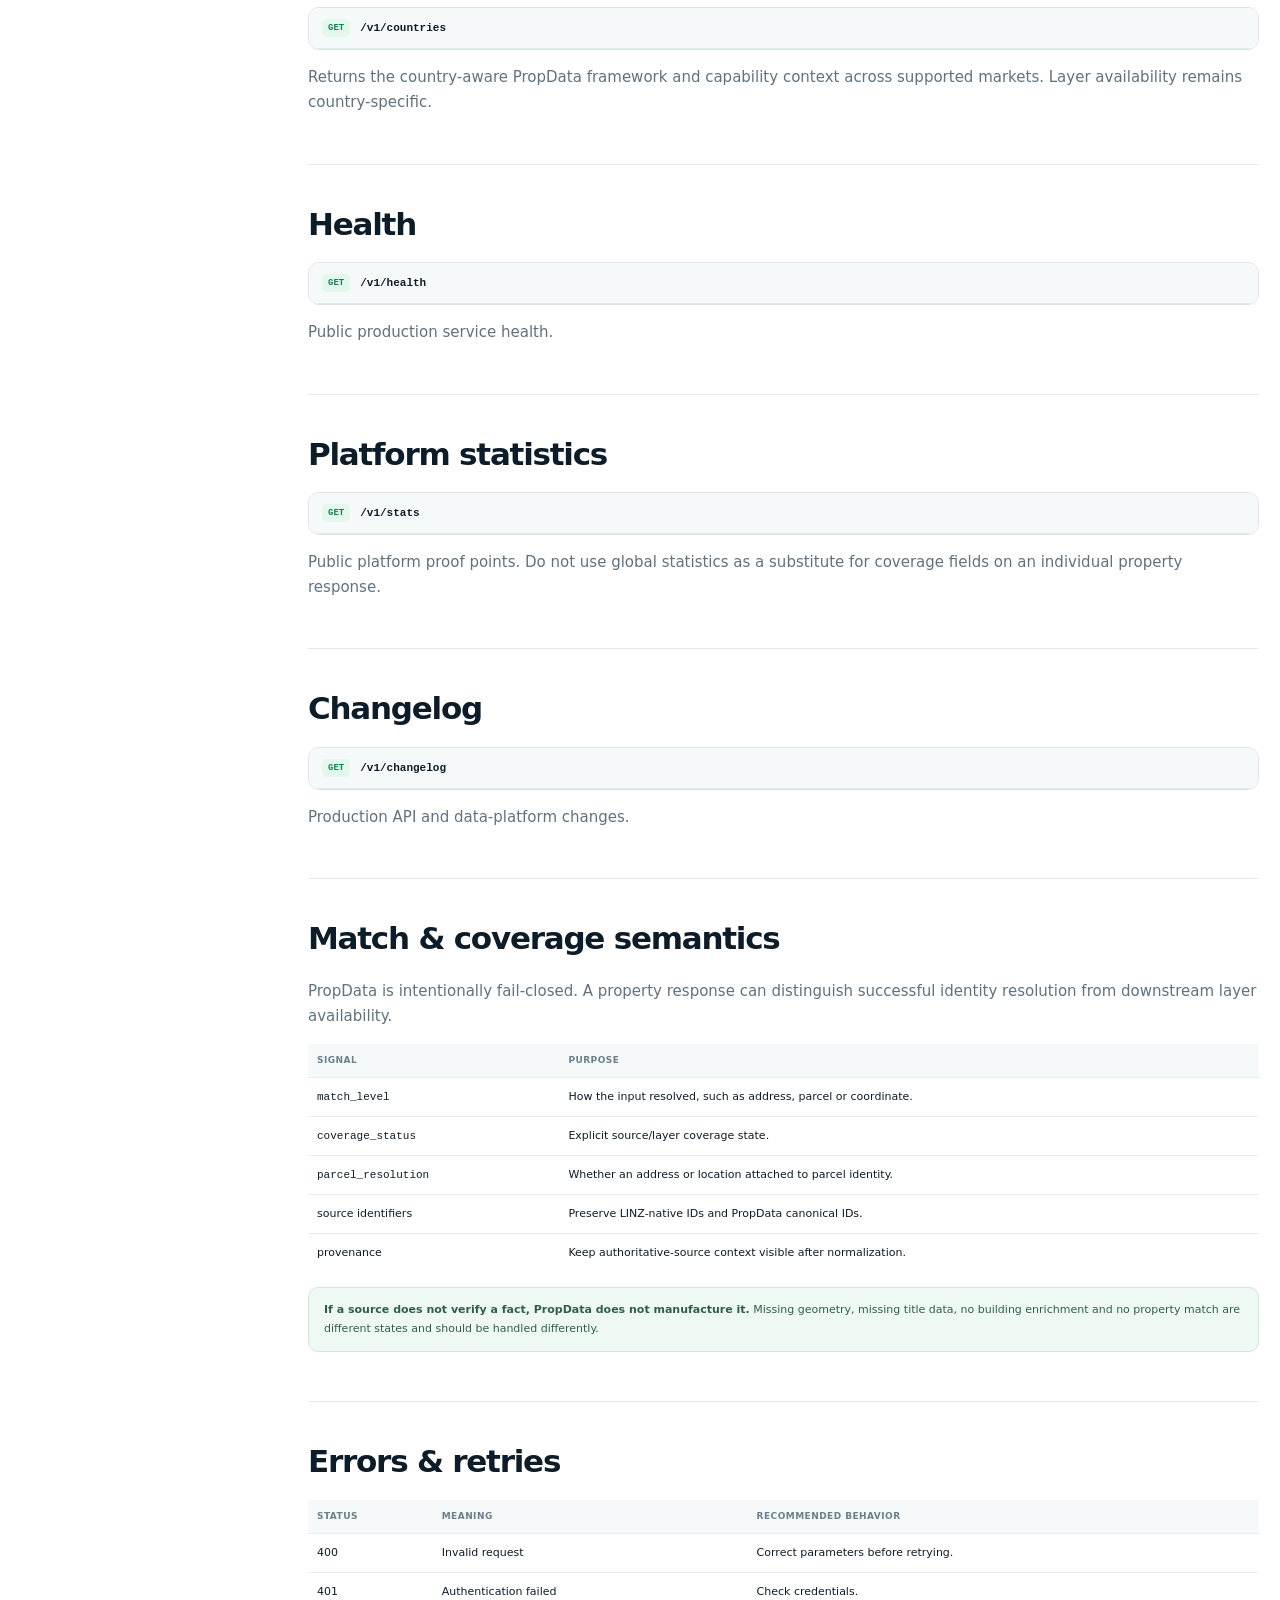
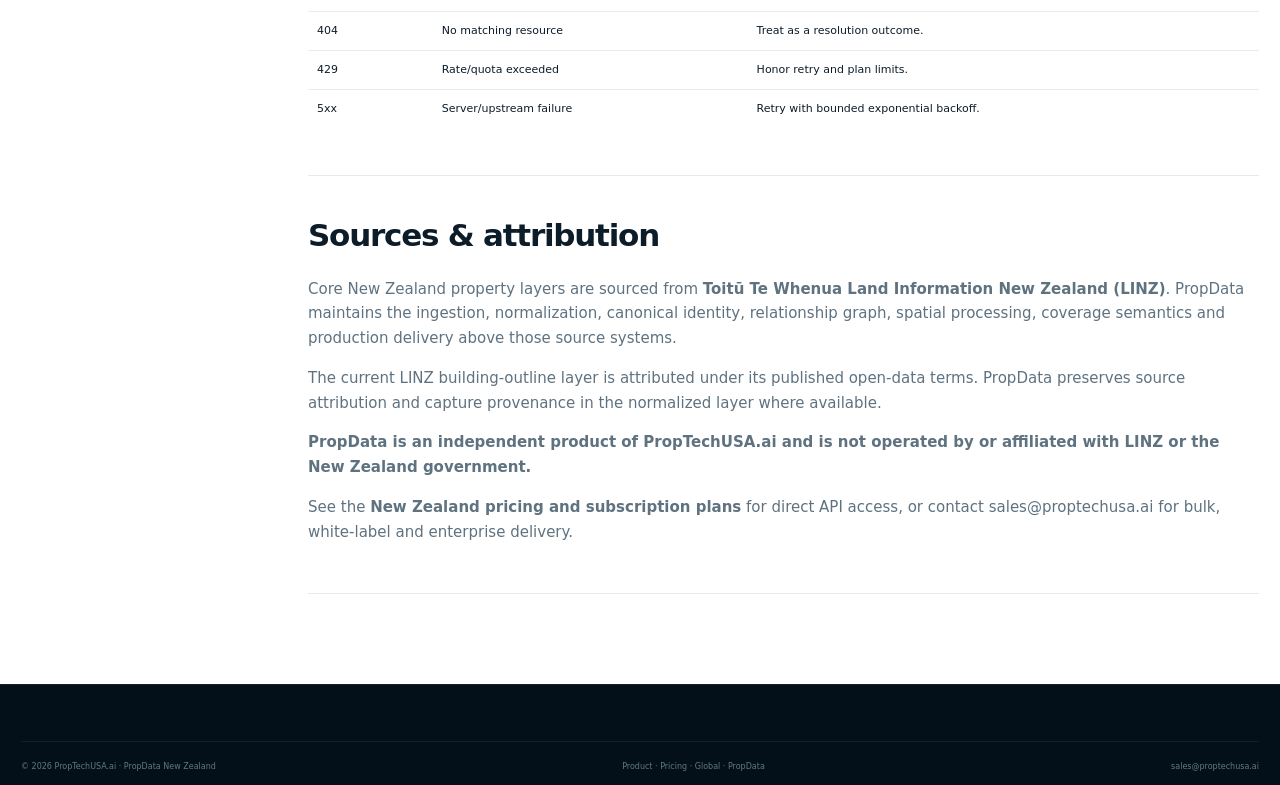
==== commit 0b8b2a66: "Polish New Zealand developer docs navigation and commercial CTA" ====
--- a/docs/index.html
+++ b/docs/index.html
@@ -1,5 +1,49 @@
-<!doctype html><html lang="en-NZ"><head><meta charset="utf-8"><meta name="viewport" content="width=device-width,initial-scale=1,viewport-fit=cover"><title>PropData New Zealand API Documentation</title><meta name="description" content="Developer documentation for PropData New Zealand address, parcel, title, coordinate and building-outline property intelligence."><meta name="robots" content="index,follow"><meta name="theme-color" content="#061320"><link rel="canonical" href="https://nz.proptechusa.ai/docs"><link rel="icon" href="/favicon.svg" type="image/svg+xml"><link rel="stylesheet" href="/site.css"></head><body class="docs-body"><header class="site-header"><div class="wrap nav"><a class="brand" href="/"><img src="/favicon.svg" alt=""><span class="brand-copy"><strong>PROPDATA</strong><small>NEW ZEALAND DOCS</small></span></a><button class="menu-toggle" aria-label="Open menu" aria-expanded="false">☰</button><nav class="nav-links"><a href="/">Product</a><a href="#quickstart">Quick start</a><a href="#property">Property</a><a href="#titles">Titles</a><a href="#buildings">Buildings</a><a href="#sources">Sources</a><a class="nav-cta" href="mailto:sales@proptechusa.ai?subject=PropData%20New%20Zealand%20API">Get access</a></nav></div></header><section class="docs-top"><div class="wrap"><div class="eyebrow"><i></i> New Zealand · Developer Documentation</div><h1>Build on the NZ property graph.</h1><p class="hero-lead">Addresses, primary parcels, title relationships, coordinate resolution and source-aware geospatial intelligence through one PropData contract.</p></div></section><div class="wrap docs-layout"><aside class="docs-nav"><b>Start</b><a href="#overview">Overview</a><a href="#quickstart">Quick start</a><a href="#auth">Authentication</a><b>Property</b><a href="#property">Address / parcel lookup</a><a href="#location">Coordinates</a><a href="#titles">Title graph</a><a href="#geometry">Parcel geometry</a><a href="#buildings">Building outlines</a><b>Platform</b><a href="#countries">Countries</a><a href="#health">Health</a><a href="#stats">Stats</a><a href="#changelog">Changelog</a><b>Contract</b><a href="#semantics">Coverage semantics</a><a href="#errors">Errors</a><a href="#sources">Sources</a></aside><main class="docs-content"><section class="docs-section" id="overview"><h2>Overview</h2><p>PropData New Zealand normalizes authoritative New Zealand property-source layers into a country-aware property contract. The current national graph contains <strong>3,040,571 primary parcels</strong>, <strong>2,424,415 authoritative addresses</strong>, <strong>2,450,998 property titles</strong>, and <strong>2,988,279 title↔parcel associations</strong>. The LINZ building-outline baseline targets <strong>3,268,141 outlines</strong> and is actively loading as a separate enrichment layer.</p><p>The product model is deliberately relational:</p><div class="docs-code">ADDRESS → PRIMARY PARCEL → PARCEL GEOMETRY → PROPERTY TITLES → TITLE RELATIONSHIPS → BUILDING OUTLINES → PROPERTY INTELLIGENCE</div><div class="notice">PropData does not treat all NZ layers as equally complete. The address, parcel, title and title↔parcel baselines are nationally complete; building-outline population and graph linkage remain coverage-aware while the national baseline finishes.</div></section><section class="docs-section" id="quickstart"><h2>Quick start</h2><p>Use <code>country=NZ</code> on New Zealand property requests.</p><h3>Address</h3><div class="docs-code">GET /v1/property?country=NZ&amp;address=221%2F66%20Mabey%20Road%2C%20Avalon%2C%20Lower%20Hutt</div><h3>Primary parcel</h3><div class="docs-code">GET /v1/property?country=NZ&amp;parcel=3818618</div><h3>Coordinates</h3><div class="docs-code">GET /v1/property/by-location?country=NZ&amp;lat=-41.1886269490596&amp;lng=174.943031500008</div><p>The Mabey Road record is a verified production-graph canary: address ID <code>2064090</code>, primary parcel <code>3818618</code>, appellation <code>Lot 1 DP 90132</code>, Wellington land district.</p></section><section class="docs-section" id="auth"><h2>Authentication</h2><p>Direct PropData requests use an API key supplied in the <code>x-api-key</code> header. Keep direct production keys server-side.</p><div class="docs-code">curl "https://propdata-api-worker.sales-fd3.workers.dev/v1/property?country=NZ&amp;parcel=3818618" \
-  -H "x-api-key: $PROPDATA_API_KEY"</div><p>RapidAPI subscriptions use RapidAPI marketplace credentials once the New Zealand listing is promoted. Direct PropData keys and RapidAPI credentials are separate.</p></section><section class="docs-section" id="property"><h2>Property lookup</h2><div class="endpoint"><div class="endpoint-head"><span class="method">GET</span><span class="path">/v1/property</span></div><div style="padding:16px"><p>Resolve a New Zealand property by authoritative address or primary parcel identifier.</p><table class="table"><thead><tr><th>Parameter</th><th>Required</th><th>Description</th></tr></thead><tbody><tr><td><code>country</code></td><td>yes</td><td>Use <code>NZ</code>.</td></tr><tr><td><code>address</code></td><td>one input</td><td>Full NZ address. Use instead of <code>parcel</code>.</td></tr><tr><td><code>parcel</code></td><td>one input</td><td>LINZ primary parcel ID such as <code>3818618</code>.</td></tr></tbody></table></div></div><p>Parcel-level output can include fields such as:</p><div class="docs-code">{
+<!doctype html>
+<html lang="en-NZ">
+<head>
+  <meta charset="utf-8">
+  <meta name="viewport" content="width=device-width,initial-scale=1,viewport-fit=cover">
+  <title>PropData New Zealand API Documentation | Parcels, Titles & Buildings</title>
+  <meta name="description" content="Developer documentation for PropData New Zealand: authoritative addresses, primary parcels, property titles, coordinate resolution, available geometry and LINZ building outlines.">
+  <meta name="robots" content="index,follow,max-image-preview:large">
+  <meta name="theme-color" content="#04101a">
+  <link rel="canonical" href="https://nz.proptechusa.ai/docs">
+  <link rel="icon" href="/favicon.svg" type="image/svg+xml">
+  <link rel="manifest" href="/site.webmanifest">
+  <link rel="stylesheet" href="/site.css">
+  <meta property="og:type" content="website">
+  <meta property="og:locale" content="en_NZ">
+  <meta property="og:site_name" content="PropData New Zealand">
+  <meta property="og:title" content="PropData New Zealand API Documentation">
+  <meta property="og:description" content="Build on New Zealand's authoritative address, parcel, title and building-outline property graph.">
+  <meta property="og:url" content="https://nz.proptechusa.ai/docs">
+  <meta property="og:image" content="https://images.unsplash.com/photo-1763603341638-e1b6c3804ba9?auto=format&amp;fit=crop&amp;w=1600&amp;q=90">
+  <meta name="twitter:card" content="summary_large_image">
+  <script type="application/ld+json">{"@context":"https://schema.org","@type":"TechArticle","headline":"PropData New Zealand API Documentation","url":"https://nz.proptechusa.ai/docs","dateModified":"2026-09-02","author":{"@type":"Organization","name":"PropTechUSA.ai","url":"https://proptechusa.ai/"},"about":{"@type":"SoftwareApplication","name":"PropData New Zealand Property Intelligence API","applicationCategory":"DeveloperApplication","areaServed":{"@type":"Country","name":"New Zealand"}}}</script>
+</head>
+<body class="docs-body">
+  <header class="site-header" id="site-header">
+    <div class="wrap nav-shell">
+      <a class="brand" href="/"><img src="/favicon.svg" alt=""><span class="brand-copy"><strong>PropData</strong><small>NEW ZEALAND DOCS</small></span></a>
+      <button class="menu-toggle" id="menu-toggle" aria-label="Open navigation" aria-expanded="false"><span></span><span></span><span></span></button>
+      <nav class="nav-links" id="primary-nav"><a href="/">Product</a><a href="#quickstart">Quick start</a><a href="#property">Property</a><a href="#titles">Titles</a><a href="#buildings">Buildings</a><a href="#sources">Sources</a></nav>
+      <div class="nav-actions"><a class="nav-cta" href="/#pricing">Get API Access</a></div>
+    </div>
+  </header>
+
+  <section class="docs-top"><div class="wrap"><div class="eyebrow"><i></i> NEW ZEALAND · DEVELOPER DOCUMENTATION</div><h1>Build on the NZ property graph.</h1><p>Addresses, primary parcels, title relationships, coordinate resolution and source-aware geospatial intelligence through one production PropData contract.</p></div></section>
+
+  <div class="wrap docs-layout">
+    <aside class="docs-nav"><b>Start</b><a href="#overview">Overview</a><a href="#quickstart">Quick start</a><a href="#auth">Authentication</a><b>Property</b><a href="#property">Address / parcel lookup</a><a href="#location">Coordinates</a><a href="#titles">Title graph</a><a href="#geometry">Parcel geometry</a><a href="#buildings">Building outlines</a><b>Platform</b><a href="#countries">Countries</a><a href="#health">Health</a><a href="#stats">Stats</a><a href="#changelog">Changelog</a><b>Contract</b><a href="#semantics">Coverage semantics</a><a href="#errors">Errors</a><a href="#sources">Sources</a></aside>
+    <main class="docs-content">
+      <section class="docs-section" id="overview"><h2>Overview</h2><p>PropData New Zealand normalizes authoritative New Zealand property-source layers into a country-aware property contract. The current national graph contains <strong>3,040,571 primary parcels</strong>, <strong>2,424,415 authoritative addresses</strong>, <strong>2,450,998 property titles</strong>, and <strong>2,988,279 title↔parcel associations</strong>. The LINZ building-outline baseline targets <strong>3,268,141 outlines</strong> and is actively loading as a separate enrichment layer.</p><div class="docs-code">ADDRESS → PRIMARY PARCEL → PARCEL GEOMETRY → PROPERTY TITLES → TITLE RELATIONSHIPS → BUILDING OUTLINES → PROPERTY INTELLIGENCE</div><div class="notice">The address, parcel, title and title↔parcel baselines are nationally complete. Building-outline population and graph linkage remain coverage-aware while the national enrichment baseline finishes.</div></section>
+
+      <section class="docs-section" id="quickstart"><h2>Quick start</h2><p>Use <code>country=NZ</code> on New Zealand property requests.</p><h3>Address</h3><div class="docs-code">GET /v1/property?country=NZ&amp;address=221%2F66%20Mabey%20Road%2C%20Avalon%2C%20Lower%20Hutt</div><h3>Primary parcel</h3><div class="docs-code">GET /v1/property?country=NZ&amp;parcel=3818618</div><h3>Coordinates</h3><div class="docs-code">GET /v1/property/by-location?country=NZ&amp;lat=-41.1886269490596&amp;lng=174.943031500008</div><p>The Mabey Road record is a verified production-graph canary: address ID <code>2064090</code>, primary parcel <code>3818618</code>, appellation <code>Lot 1 DP 90132</code>, Wellington land district.</p></section>
+
+      <section class="docs-section" id="auth"><h2>Authentication</h2><p>Direct PropData requests use an API key supplied in the <code>x-api-key</code> header. Keep direct production keys server-side.</p><div class="docs-code">curl "https://propdata-api-worker.sales-fd3.workers.dev/v1/property?country=NZ&amp;parcel=3818618" \
+  -H "x-api-key: $PROPDATA_API_KEY"</div><p>RapidAPI subscriptions use RapidAPI marketplace credentials once the New Zealand listing is promoted. Direct PropData keys and RapidAPI credentials are separate.</p></section>
+
+      <section class="docs-section" id="property"><h2>Property lookup</h2><div class="endpoint"><div class="endpoint-head"><span class="method">GET</span><span class="path">/v1/property</span></div><div style="padding:16px"><p>Resolve a New Zealand property by authoritative address or primary parcel identifier.</p><table class="table"><thead><tr><th>Parameter</th><th>Required</th><th>Description</th></tr></thead><tbody><tr><td><code>country</code></td><td>yes</td><td>Use <code>NZ</code>.</td></tr><tr><td><code>address</code></td><td>one input</td><td>Full NZ address. Use instead of <code>parcel</code>.</td></tr><tr><td><code>parcel</code></td><td>one input</td><td>LINZ primary parcel ID such as <code>3818618</code>.</td></tr></tbody></table></div></div><p>Parcel-level output can include fields such as:</p><div class="docs-code">{
   "country_code": "NZ",
   "match_level": "parcel_id",
   "coverage_status": "live_enriched",
@@ -15,7 +59,11 @@
     "bbox": [174.940499917, -41.1891889320649, 174.944342467, -41.1871139320649],
     "source": "Toitū Te Whenua LINZ"
   }
-}</div><div class="notice warn">The example above documents verified fields from the normalized graph. Exact response size and title truncation are implementation-dependent; applications should read count/truncation metadata when provided rather than assuming an unbounded title array.</div></section><section class="docs-section" id="location"><h2>Coordinates → property</h2><div class="endpoint"><div class="endpoint-head"><span class="method">GET</span><span class="path">/v1/property/by-location</span></div><div style="padding:16px"><table class="table"><thead><tr><th>Parameter</th><th>Required</th><th>Description</th></tr></thead><tbody><tr><td><code>country</code></td><td>yes</td><td><code>NZ</code></td></tr><tr><td><code>lat</code></td><td>yes</td><td>WGS84 latitude.</td></tr><tr><td><code>lng</code></td><td>yes</td><td>WGS84 longitude.</td></tr></tbody></table></div></div><div class="docs-code">GET /v1/property/by-location?country=NZ&amp;lat=-41.1886269490596&amp;lng=174.943031500008</div><p>Coordinate resolution is designed to attach spatial property context without pretending that every point maps to an exact address string.</p></section><section class="docs-section" id="titles"><h2>Property title graph</h2><p>The title layer is not a scraped ownership blob. PropData maintains national title records and explicit title↔parcel associations from LINZ.</p><p>Current national scale:</p><table class="table"><thead><tr><th>Layer</th><th>Rows</th><th>Status</th></tr></thead><tbody><tr><td>Property titles</td><td>2,450,998</td><td>National baseline complete</td></tr><tr><td>Title↔parcel associations</td><td>2,988,279</td><td>National baseline complete</td></tr></tbody></table><p>Verified title records attached to the Mabey Road parcel include fields such as:</p><div class="docs-code">{
+}</div><div class="notice warn">The example documents verified fields from the normalized graph. Exact response size and title truncation are implementation-dependent; read count/truncation metadata when provided rather than assuming an unbounded title array.</div></section>
+
+      <section class="docs-section" id="location"><h2>Coordinates → property</h2><div class="endpoint"><div class="endpoint-head"><span class="method">GET</span><span class="path">/v1/property/by-location</span></div><div style="padding:16px"><table class="table"><thead><tr><th>Parameter</th><th>Required</th><th>Description</th></tr></thead><tbody><tr><td><code>country</code></td><td>yes</td><td><code>NZ</code></td></tr><tr><td><code>lat</code></td><td>yes</td><td>WGS84 latitude.</td></tr><tr><td><code>lng</code></td><td>yes</td><td>WGS84 longitude.</td></tr></tbody></table></div></div><div class="docs-code">GET /v1/property/by-location?country=NZ&amp;lat=-41.1886269490596&amp;lng=174.943031500008</div><p>Coordinate resolution is designed to attach spatial property context without pretending that every point maps to an exact address string.</p></section>
+
+      <section class="docs-section" id="titles"><h2>Property title graph</h2><p>The title layer is not a scraped ownership blob. PropData maintains national title records and explicit title↔parcel associations from LINZ.</p><table class="table"><thead><tr><th>Layer</th><th>Rows</th><th>Status</th></tr></thead><tbody><tr><td>Property titles</td><td>2,450,998</td><td>National baseline complete</td></tr><tr><td>Title↔parcel associations</td><td>2,988,279</td><td>National baseline complete</td></tr></tbody></table><p>Verified title records attached to the Mabey Road parcel include fields such as:</p><div class="docs-code">{
   "title_no": "1006231",
   "status": "LIVE",
   "title_type": "Unit Title",
@@ -26,7 +74,11 @@
   "number_owners": 1,
   "spatial_extents_shared": true,
   "source": "Toitū Te Whenua LINZ"
-}</div><div class="notice"><strong>Title metadata is not the same as named-owner identity.</strong> PropData does not infer or fabricate named ownership from title numbers, title types or <code>number_owners</code>.</div></section><section class="docs-section" id="geometry"><h2>Parcel geometry</h2><p>Primary parcel records can carry GeoJSON-compatible polygon geometry, bounding box and area context. PropData normalizes geospatial delivery to a developer-friendly contract while retaining LINZ provenance.</p><p>Useful parcel fields can include <code>geometry</code>, <code>bbox</code>, <code>centroid</code>, <code>calc_area</code>, <code>survey_area</code>, <code>topology_type</code>, <code>parcel_intent</code>, <code>statutory_actions</code> and <code>affected_surveys</code> where source data supports them.</p></section><section class="docs-section" id="buildings"><h2>LINZ building outlines</h2><p>New Zealand building outlines are a separate national enrichment layer. The current LINZ target is <strong>3,268,141 building outlines</strong>; the baseline is actively loading and should not yet be interpreted as identical coverage on every property response.</p><p>Published source metadata can include:</p><div class="docs-code">{
+}</div><div class="notice"><strong>Title metadata is not the same as named-owner identity.</strong> PropData does not infer or fabricate named ownership from title numbers, title types or <code>number_owners</code>.</div></section>
+
+      <section class="docs-section" id="geometry"><h2>Parcel geometry</h2><p>Primary parcel records can carry GeoJSON-compatible polygon geometry, bounding box and area context. Useful parcel fields can include <code>geometry</code>, <code>bbox</code>, <code>centroid</code>, <code>calc_area</code>, <code>survey_area</code>, <code>topology_type</code>, <code>parcel_intent</code>, <code>statutory_actions</code> and <code>affected_surveys</code> where the source supports them.</p></section>
+
+      <section class="docs-section" id="buildings"><h2>LINZ building outlines</h2><p>New Zealand building outlines are a separate national enrichment layer. The current target is <strong>3,268,141 building outlines</strong>; the baseline is actively loading and should not yet be interpreted as identical coverage on every property response.</p><p>Published source metadata can include:</p><div class="docs-code">{
   "building_id": 1593810,
   "building_use": "Unknown",
   "capture_method": "Feature Extraction",
@@ -37,4 +89,22 @@
   "territorial_authority": "Clutha District",
   "source_layer": "NZ Building Outlines",
   "source": "Toitū Te Whenua LINZ"
-}</div><div class="notice warn">Building-outline ingestion and property-graph linkage are being promoted progressively. Full Enrich should be treated as coverage-aware until the national baseline and relationship linkage are complete.</div></section><section class="docs-section" id="countries"><h2>Country capabilities</h2><div class="endpoint"><div class="endpoint-head"><span class="method">GET</span><span class="path">/v1/countries</span></div></div><p>Returns the country-aware PropData framework and capability context across supported markets. Layer availability remains country-specific.</p></section><section class="docs-section" id="health"><h2>Health</h2><div class="endpoint"><div class="endpoint-head"><span class="method">GET</span><span class="path">/v1/health</span></div></div><p>Public production service health.</p></section><section class="docs-section" id="stats"><h2>Platform statistics</h2><div class="endpoint"><div class="endpoint-head"><span class="method">GET</span><span class="path">/v1/stats</span></div></div><p>Public platform proof points. Do not use global platform statistics as a substitute for the coverage fields on an individual property response.</p></section><section class="docs-section" id="changelog"><h2>Changelog</h2><div class="endpoint"><div class="endpoint-head"><span class="method">GET</span><span class="path">/v1/changelog</span></div></div><p>Production API and data-platform changes.</p></section><section class="docs-section" id="semantics"><h2>Match & coverage semantics</h2><p>PropData is intentionally fail-closed. A property response can distinguish successful identity resolution from downstream layer availability.</p><table class="table"><thead><tr><th>Signal</th><th>Purpose</th></tr></thead><tbody><tr><td><code>match_level</code></td><td>How the input resolved, such as address, parcel or coordinate.</td></tr><tr><td><code>coverage_status</code></td><td>Explicit source/layer coverage state.</td></tr><tr><td><code>parcel_resolution</code></td><td>Whether an address or location attached to parcel identity.</td></tr><tr><td>source identifiers</td><td>Preserve LINZ-native IDs and PropData canonical IDs.</td></tr><tr><td>provenance</td><td>Keep authoritative-source context visible after normalization.</td></tr></tbody></table><div class="notice"><strong>If a source does not verify a fact, PropData does not manufacture it.</strong> Missing geometry, missing title data, no building enrichment and no property match are different states and should be handled differently by applications.</div></section><section class="docs-section" id="errors"><h2>Errors & retries</h2><table class="table"><thead><tr><th>Status</th><th>Meaning</th><th>Recommended behavior</th></tr></thead><tbody><tr><td>400</td><td>Invalid request</td><td>Correct parameters before retrying.</td></tr><tr><td>401</td><td>Authentication failed</td><td>Check credentials.</td></tr><tr><td>404</td><td>No matching resource</td><td>Treat as a resolution outcome.</td></tr><tr><td>429</td><td>Rate/quota exceeded</td><td>Honor retry and plan limits.</td></tr><tr><td>5xx</td><td>Server/upstream failure</td><td>Retry with bounded exponential backoff.</td></tr></tbody></table></section><section class="docs-section" id="sources"><h2>Sources & attribution</h2><p>Core New Zealand property layers are sourced from <strong>Toitū Te Whenua Land Information New Zealand (LINZ)</strong>. PropData maintains the ingestion, normalization, canonical identity, relationship graph, spatial processing, coverage semantics and production delivery above those source systems.</p><p>The LINZ building-outline checkpoint identifies the current layer under <strong>Creative Commons Attribution 4.0 International</strong> and requires attribution. PropData preserves source attribution and capture provenance in the normalized layer where published.</p><p><strong>PropData is an independent product of PropTechUSA.ai and is not operated by or affiliated with LINZ or the New Zealand government.</strong></p><p>For source licensing, redistribution, bulk delivery or enterprise integration questions, contact <a href="mailto:sales@proptechusa.ai">sales@proptechusa.ai</a>.</p></section></main></div><footer class="site-footer"><div class="wrap"><div class="footer-title">PropData New Zealand Developer Documentation</div><div class="footer-note">New Zealand property intelligence · Address → Parcel → Titles → Buildings → Intelligence · Source-aware by design.</div></div></footer><script src="/site.js" defer></script></body></html>+}</div><div class="notice warn">Building-outline ingestion and property-graph linkage are being promoted progressively. Full Enrich remains coverage-aware until national baseline and relationship linkage are complete.</div></section>
+
+      <section class="docs-section" id="countries"><h2>Country capabilities</h2><div class="endpoint"><div class="endpoint-head"><span class="method">GET</span><span class="path">/v1/countries</span></div></div><p>Returns the country-aware PropData framework and capability context across supported markets. Layer availability remains country-specific.</p></section>
+      <section class="docs-section" id="health"><h2>Health</h2><div class="endpoint"><div class="endpoint-head"><span class="method">GET</span><span class="path">/v1/health</span></div></div><p>Public production service health.</p></section>
+      <section class="docs-section" id="stats"><h2>Platform statistics</h2><div class="endpoint"><div class="endpoint-head"><span class="method">GET</span><span class="path">/v1/stats</span></div></div><p>Public platform proof points. Do not use global statistics as a substitute for coverage fields on an individual property response.</p></section>
+      <section class="docs-section" id="changelog"><h2>Changelog</h2><div class="endpoint"><div class="endpoint-head"><span class="method">GET</span><span class="path">/v1/changelog</span></div></div><p>Production API and data-platform changes.</p></section>
+
+      <section class="docs-section" id="semantics"><h2>Match & coverage semantics</h2><p>PropData is intentionally fail-closed. A property response can distinguish successful identity resolution from downstream layer availability.</p><table class="table"><thead><tr><th>Signal</th><th>Purpose</th></tr></thead><tbody><tr><td><code>match_level</code></td><td>How the input resolved, such as address, parcel or coordinate.</td></tr><tr><td><code>coverage_status</code></td><td>Explicit source/layer coverage state.</td></tr><tr><td><code>parcel_resolution</code></td><td>Whether an address or location attached to parcel identity.</td></tr><tr><td>source identifiers</td><td>Preserve LINZ-native IDs and PropData canonical IDs.</td></tr><tr><td>provenance</td><td>Keep authoritative-source context visible after normalization.</td></tr></tbody></table><div class="notice"><strong>If a source does not verify a fact, PropData does not manufacture it.</strong> Missing geometry, missing title data, no building enrichment and no property match are different states and should be handled differently.</div></section>
+
+      <section class="docs-section" id="errors"><h2>Errors & retries</h2><table class="table"><thead><tr><th>Status</th><th>Meaning</th><th>Recommended behavior</th></tr></thead><tbody><tr><td>400</td><td>Invalid request</td><td>Correct parameters before retrying.</td></tr><tr><td>401</td><td>Authentication failed</td><td>Check credentials.</td></tr><tr><td>404</td><td>No matching resource</td><td>Treat as a resolution outcome.</td></tr><tr><td>429</td><td>Rate/quota exceeded</td><td>Honor retry and plan limits.</td></tr><tr><td>5xx</td><td>Server/upstream failure</td><td>Retry with bounded exponential backoff.</td></tr></tbody></table></section>
+
+      <section class="docs-section" id="sources"><h2>Sources & attribution</h2><p>Core New Zealand property layers are sourced from <strong>Toitū Te Whenua Land Information New Zealand (LINZ)</strong>. PropData maintains the ingestion, normalization, canonical identity, relationship graph, spatial processing, coverage semantics and production delivery above those source systems.</p><p>The current LINZ building-outline layer is attributed under its published open-data terms. PropData preserves source attribution and capture provenance in the normalized layer where available.</p><p><strong>PropData is an independent product of PropTechUSA.ai and is not operated by or affiliated with LINZ or the New Zealand government.</strong></p><p>See the <a href="/#pricing"><strong>New Zealand pricing and subscription plans</strong></a> for direct API access, or contact <a href="mailto:sales@proptechusa.ai">sales@proptechusa.ai</a> for bulk, white-label and enterprise delivery.</p></section>
+    </main>
+  </div>
+
+  <footer class="site-footer"><div class="wrap"><div class="footer-bottom"><span>© 2026 PropTechUSA.ai · PropData New Zealand</span><span><a href="/">Product</a> · <a href="/#pricing">Pricing</a> · <a href="https://global.proptechusa.ai/">Global</a> · <a href="https://propdata.proptechusa.ai/">PropData</a></span><span>sales@proptechusa.ai</span></div></div></footer>
+  <script src="/site.js" defer></script>
+</body>
+</html>
--- a/site.css
+++ b/site.css
@@ -1 +1,53 @@
-:root{--bg:#050b12;--bg2:#081521;--panel:#0b1a29;--panel2:#0e2133;--ink:#f5f8fc;--muted:#9db0c5;--soft:#d8e4ef;--line:rgba(255,255,255,.11);--aqua:#72e3ff;--blue:#5d9cff;--mint:#65e7bd;--gold:#f3c774;--white:#fff;--shadow:0 30px 90px rgba(0,0,0,.28);--radius:20px;--mono:ui-monospace,SFMono-Regular,Menlo,Consolas,monospace}*{box-sizing:border-box}html{scroll-behavior:smooth}body{margin:0;background:linear-gradient(180deg,#050b12 0,#07131f 42%,#f4f7fb 42%,#fff 100%);color:var(--ink);font:15px/1.65 Inter,ui-sans-serif,system-ui,-apple-system,BlinkMacSystemFont,"Segoe UI",sans-serif;-webkit-font-smoothing:antialiased}a{color:inherit;text-decoration:none}button{font:inherit}.wrap{width:min(1180px,calc(100% - 40px));margin:auto}.site-header{position:fixed;inset:0 0 auto 0;z-index:60;height:74px;background:rgba(5,11,18,.73);backdrop-filter:blur(18px);border-bottom:1px solid transparent;transition:.25s}.site-header.scrolled{border-bottom-color:var(--line);background:rgba(5,11,18,.94)}.nav{height:100%;display:flex;align-items:center;gap:25px}.brand{display:flex;align-items:center;gap:11px;font-weight:900;letter-spacing:-.03em}.brand img{width:36px;height:36px}.brand-copy strong{display:block;font-size:14px;line-height:1}.brand-copy small{display:block;margin-top:4px;font-size:9px;letter-spacing:.18em;color:#8ca3ba}.nav-links{margin-left:auto;display:flex;align-items:center;gap:20px;color:#b8c7d7;font-size:13px}.nav-links a:hover{color:#fff}.nav-cta{padding:10px 14px;border-radius:10px;background:linear-gradient(135deg,var(--aqua),#8ab8ff);color:#07111d!important;font-weight:900}.menu-toggle{display:none;margin-left:auto;background:none;border:0;color:white;font-size:22px}.hero{position:relative;min-height:900px;padding:158px 0 92px;overflow:hidden;background:radial-gradient(circle at 76% 22%,rgba(86,156,255,.18),transparent 28%),radial-gradient(circle at 84% 36%,rgba(114,227,255,.13),transparent 24%),linear-gradient(180deg,#050b12,#071521)}.hero:before{content:"";position:absolute;inset:0;background-image:linear-gradient(rgba(255,255,255,.025) 1px,transparent 1px),linear-gradient(90deg,rgba(255,255,255,.025) 1px,transparent 1px);background-size:48px 48px;mask-image:linear-gradient(to bottom,rgba(0,0,0,.75),transparent 78%)}.hero-grid{position:relative;z-index:2;display:grid;grid-template-columns:1.05fr .95fr;gap:56px;align-items:center}.eyebrow{display:inline-flex;align-items:center;gap:9px;border:1px solid rgba(114,227,255,.22);background:rgba(114,227,255,.07);padding:7px 10px;border-radius:999px;color:#9beaff;font-weight:900;font-size:10px;letter-spacing:.14em;text-transform:uppercase}.eyebrow i{width:7px;height:7px;border-radius:50%;background:var(--mint);box-shadow:0 0 0 6px rgba(101,231,189,.09)}h1,h2,h3,p{margin-top:0}.hero h1{font-size:clamp(52px,7vw,84px);line-height:.94;letter-spacing:-.065em;margin:22px 0}.hero h1 span{display:block;color:var(--aqua)}.hero-lead{max-width:690px;font-size:20px;color:#aebfd1}.hero-actions{display:flex;gap:11px;flex-wrap:wrap;margin:28px 0}.btn{display:inline-flex;align-items:center;justify-content:center;gap:8px;padding:12px 16px;border-radius:11px;border:1px solid var(--line);font-weight:850}.btn.primary{background:linear-gradient(135deg,var(--aqua),#7faeff);color:#04101c;border:0}.btn.ghost{color:#e9f2fb;background:rgba(255,255,255,.035)}.proofline{display:flex;gap:20px;flex-wrap:wrap;color:#8097ae;font-size:12px}.proofline strong{color:#d9e8f6}.hero-visual{position:relative;min-height:560px}.nz-map-card{position:absolute;inset:5px 0 auto auto;width:min(100%,510px);height:555px;border:1px solid rgba(255,255,255,.11);border-radius:26px;background:linear-gradient(145deg,rgba(15,35,53,.9),rgba(7,19,31,.92));box-shadow:var(--shadow);overflow:hidden}.nz-map-card:after{content:"";position:absolute;inset:0;background:radial-gradient(circle at 55% 42%,rgba(114,227,255,.1),transparent 32%);pointer-events:none}.map-top{display:flex;justify-content:space-between;align-items:center;padding:18px 20px;border-bottom:1px solid var(--line);font-size:11px;color:#91a6bb}.map-top b{color:#e9f4ff}.map-stage{position:relative;height:400px}.nz-shape{position:absolute;inset:40px 70px;width:340px;height:330px;filter:drop-shadow(0 0 24px rgba(114,227,255,.16))}.map-grid{position:absolute;inset:0;background-image:linear-gradient(rgba(255,255,255,.03) 1px,transparent 1px),linear-gradient(90deg,rgba(255,255,255,.03) 1px,transparent 1px);background-size:32px 32px}.map-pin{position:absolute;width:11px;height:11px;border:2px solid #fff;border-radius:50%;background:var(--aqua);box-shadow:0 0 0 7px rgba(114,227,255,.11)}.pin-a{left:64%;top:36%}.pin-b{left:51%;top:57%}.pin-c{left:37%;top:73%}.map-label{position:absolute;padding:6px 8px;border:1px solid rgba(255,255,255,.13);background:rgba(5,14,24,.86);border-radius:8px;font:10px var(--mono);color:#cce9f6}.label-a{left:68%;top:31%}.label-b{left:55%;top:52%}.label-c{left:17%;top:68%}.map-bottom{display:grid;grid-template-columns:repeat(3,1fr);gap:1px;background:var(--line);border-top:1px solid var(--line)}.map-bottom div{background:#091724;padding:14px}.map-bottom b{display:block;font-size:19px;letter-spacing:-.04em}.map-bottom span{font-size:9px;line-height:1.3;color:#7f96ad}.floating-card{position:absolute;left:-30px;bottom:20px;width:280px;border:1px solid rgba(255,255,255,.12);border-radius:16px;background:rgba(9,24,38,.96);padding:15px 16px;box-shadow:0 16px 50px rgba(0,0,0,.34)}.floating-card .label{font:900 9px var(--mono);letter-spacing:.12em;color:#79dcff}.floating-card b{display:block;margin:6px 0 3px}.floating-card p{font-size:11px;color:#93a9bf;margin:0}.metrics-band{position:relative;margin-top:-1px;background:#071521;border-top:1px solid rgba(255,255,255,.07);border-bottom:1px solid rgba(255,255,255,.07)}.metrics{display:grid;grid-template-columns:repeat(5,1fr)}.metric{padding:28px 20px;border-right:1px solid var(--line)}.metric:last-child{border:0}.metric strong{display:block;font-size:28px;letter-spacing:-.05em}.metric span{display:block;margin-top:3px;color:#8fa4b9;font-size:11px}.metric em{display:inline-block;margin-top:9px;font-style:normal;font-size:9px;color:#67e2b9;background:rgba(101,231,189,.08);border:1px solid rgba(101,231,189,.15);padding:4px 6px;border-radius:999px}.light{color:#102239;background:#fff}.section{padding:94px 0}.section.alt{background:#f3f7fb}.section.dark{background:#071521;color:white}.section-head{max-width:800px;margin-bottom:38px}.kicker{font-size:10px;font-weight:900;letter-spacing:.15em;text-transform:uppercase;color:#3377dd}.dark .kicker{color:#75dcff}.section h2{font-size:clamp(36px,5vw,58px);line-height:1;letter-spacing:-.055em;margin-bottom:17px}.section-head p{font-size:17px;color:#66768a}.dark .section-head p{color:#9caec2}.graph-flow{display:grid;grid-template-columns:repeat(5,1fr);gap:10px}.graph-node{position:relative;border:1px solid #dce5ef;background:white;border-radius:16px;padding:20px;min-height:155px;box-shadow:0 8px 30px rgba(25,50,80,.05)}.graph-node:after{content:"→";position:absolute;right:-18px;top:50%;transform:translateY(-50%);color:#98a8ba;font-weight:900;z-index:2}.graph-node:last-child:after{display:none}.graph-node code{font-size:10px;font-weight:900;color:#2670d8}.graph-node h3{font-size:17px;margin:12px 0 6px}.graph-node p{font-size:12px;color:#718195;margin:0}.demo-grid{display:grid;grid-template-columns:.92fr 1.08fr;gap:30px;align-items:stretch}.property-card{border:1px solid #dce6ef;border-radius:20px;background:white;padding:26px;box-shadow:0 16px 55px rgba(37,59,85,.08)}.property-card .verified{display:inline-flex;align-items:center;gap:6px;color:#087a55;background:#edf9f5;border:1px solid #cfeee3;border-radius:999px;padding:5px 8px;font-size:9px;font-weight:900;letter-spacing:.08em}.property-card h3{font-size:26px;letter-spacing:-.04em;margin:16px 0 4px}.property-card .sub{color:#718195}.facts{display:grid;grid-template-columns:1fr 1fr;gap:10px;margin-top:22px}.fact{border:1px solid #e2e8ef;border-radius:12px;padding:13px}.fact span{display:block;font-size:9px;letter-spacing:.08em;text-transform:uppercase;color:#7b8a9c}.fact b{display:block;margin-top:5px;font-size:13px}.title-strip{margin-top:16px;padding:14px;border-radius:12px;background:#f4f7fb;font-size:11px;color:#5e7085}.title-chips{display:flex;gap:6px;flex-wrap:wrap;margin-top:9px}.title-chip{font:700 10px var(--mono);padding:4px 6px;border:1px solid #d8e2ec;border-radius:6px;background:white}.code-panel{border:1px solid rgba(255,255,255,.1);border-radius:20px;background:#061321;color:#dff0ff;overflow:hidden;box-shadow:0 20px 60px rgba(6,19,33,.22)}.code-head{display:flex;justify-content:space-between;align-items:center;padding:14px 16px;border-bottom:1px solid rgba(255,255,255,.08);font:11px var(--mono);color:#8199b1}.copy-btn{border:0;border-radius:7px;background:#132a41;color:#c5daec;padding:7px 9px;cursor:pointer}.code-panel pre{margin:0;padding:22px;white-space:pre-wrap;font:12px/1.75 var(--mono);overflow:auto}.c-key{color:#78ddff}.c-string{color:#8febc7}.c-number{color:#ffd27c}.layers{display:grid;grid-template-columns:repeat(3,1fr);gap:14px}.layer{border:1px solid #dce5ef;border-radius:17px;background:#fff;padding:21px}.layer-icon{width:38px;height:38px;border-radius:10px;display:grid;place-items:center;background:#edf5ff;color:#176bdc;font-weight:900}.layer h3{font-size:18px;margin:14px 0 7px}.layer p{color:#708095;font-size:12px}.layer ul{padding-left:17px;color:#53657a;font-size:12px;margin-bottom:0}.layer li{margin:5px 0}.building-showcase{display:grid;grid-template-columns:1fr 1fr;gap:24px;align-items:center}.building-visual{position:relative;min-height:430px;border-radius:22px;border:1px solid rgba(255,255,255,.1);overflow:hidden;background:linear-gradient(145deg,#0a1e30,#07121f)}.building-visual svg{position:absolute;inset:20px;width:calc(100% - 40px);height:calc(100% - 40px)}.capture-card{position:absolute;left:18px;right:18px;bottom:18px;padding:15px;border:1px solid rgba(255,255,255,.13);border-radius:13px;background:rgba(5,15,25,.86);backdrop-filter:blur(10px)}.capture-card span{font-size:9px;color:#6cd9ff;font-weight:900;letter-spacing:.1em}.capture-card b{display:block;margin:4px 0}.capture-card p{font-size:11px;color:#8ea4ba;margin:0}.progress-wrap{margin:25px 0}.progress-label{display:flex;justify-content:space-between;color:#a6bad0;font-size:11px;margin-bottom:7px}.progress{height:9px;border-radius:99px;background:#10273b;overflow:hidden}.progress i{display:block;height:100%;width:35.9%;background:linear-gradient(90deg,var(--aqua),var(--mint));border-radius:99px}.bullet-list{display:grid;gap:10px;margin-top:24px}.bullet{display:flex;gap:10px;color:#a5b7ca}.bullet i{flex:none;width:20px;height:20px;border-radius:50%;background:rgba(101,231,189,.1);color:#72e0bb;display:grid;place-items:center;font-style:normal;font-size:10px}.source-box{display:grid;grid-template-columns:1.1fr .9fr;gap:22px;border:1px solid #dbe5ee;background:#f7fafc;border-radius:20px;padding:28px}.source-box p{color:#69798d}.source-stats{display:grid;grid-template-columns:1fr 1fr;gap:10px}.source-stat{background:white;border:1px solid #dce5ed;border-radius:12px;padding:13px}.source-stat b{display:block;font-size:18px}.source-stat span{font-size:10px;color:#7b8b9c}.pricing{display:grid;grid-template-columns:repeat(4,1fr);gap:12px}.plan{border:1px solid #dbe4ed;border-radius:18px;background:#fff;padding:22px;position:relative}.plan.featured{border-color:#79b6ff;box-shadow:0 18px 50px rgba(47,114,219,.12)}.plan .badge{display:inline-block;font-size:8px;font-weight:900;letter-spacing:.1em;color:#176ad1;background:#eaf3ff;border-radius:999px;padding:5px 7px}.plan h3{margin:14px 0 6px}.price{font-size:34px;font-weight:900;letter-spacing:-.05em}.price small{font-size:12px;font-weight:600;color:#75869a}.usd{font-size:11px;color:#7c8c9e}.plan ul{padding-left:17px;color:#5b6d82;font-size:12px}.plan .btn{width:100%;margin-top:10px;color:#17304a}.faq{display:grid;grid-template-columns:1fr 1fr;gap:12px}.faq-item{border:1px solid #dce5ee;border-radius:14px;background:white;padding:18px}.faq-item h3{font-size:15px;margin-bottom:7px}.faq-item p{font-size:12px;color:#6f8093;margin:0}.final-cta{padding:80px 0;background:radial-gradient(circle at 70% 30%,rgba(114,227,255,.14),transparent 30%),#061320;color:white}.cta-box{display:flex;justify-content:space-between;gap:35px;align-items:center;border:1px solid rgba(255,255,255,.1);border-radius:22px;padding:35px;background:rgba(255,255,255,.025)}.cta-box h2{font-size:42px;margin:0}.cta-box p{color:#9eafc1;margin:8px 0 0}.site-footer{background:#040b12;color:#8da0b3;padding:38px 0;border-top:1px solid rgba(255,255,255,.08)}.footer-grid{display:grid;grid-template-columns:1.5fr 1fr 1fr;gap:30px}.footer-title{color:white;font-weight:900}.footer-links{display:grid;gap:7px;font-size:12px}.footer-note{margin-top:30px;padding-top:20px;border-top:1px solid rgba(255,255,255,.07);font-size:10px}.status-live{color:#67e2b9}.status-loading{color:#ffd17c}.docs-body{background:#fff;color:#102239}.docs-top{background:#061320;color:white;min-height:300px;padding:130px 0 55px}.docs-top h1{font-size:55px;letter-spacing:-.055em;margin:12px 0}.docs-layout{display:grid;grid-template-columns:230px minmax(0,1fr);gap:45px;padding:50px 0 100px}.docs-nav{position:sticky;top:95px;height:max-content;border-right:1px solid #e0e7ef;padding-right:20px}.docs-nav b{display:block;font-size:9px;letter-spacing:.1em;text-transform:uppercase;color:#8391a2;margin:17px 0 6px}.docs-nav a{display:block;padding:5px 0;font-size:12px;color:#5c6e82}.docs-nav a:hover{color:#1468d0}.docs-content{max-width:850px}.docs-section{padding:20px 0 44px;border-bottom:1px solid #e3e9f0;scroll-margin-top:90px}.docs-section h2{font-size:32px;letter-spacing:-.04em}.docs-section p,.docs-section li{color:#607286}.endpoint{border:1px solid #dce4ed;border-radius:14px;overflow:hidden;margin:18px 0}.endpoint-head{display:flex;gap:10px;align-items:center;padding:12px 14px;background:#f6f9fc;border-bottom:1px solid #dfe7ef}.method{font:900 9px var(--mono);color:#087849;background:#dff8ed;padding:5px 7px;border-radius:6px}.path{font:700 12px var(--mono)}.docs-code{background:#071522;color:#dbeafa;border-radius:12px;padding:17px;font:12px/1.7 var(--mono);white-space:pre-wrap;overflow:auto}.notice{border-left:3px solid #4c99ff;background:#eff6ff;padding:13px 15px;border-radius:0 9px 9px 0;color:#506981;font-size:12px}.notice.warn{border-left-color:#e0a82e;background:#fff8e7}.table{width:100%;border-collapse:collapse;font-size:12px}.table th,.table td{text-align:left;border-bottom:1px solid #e5ebf1;padding:9px}.table th{color:#6d7b8d;background:#f8fafc;font-size:9px;text-transform:uppercase;letter-spacing:.08em}@media(max-width:1000px){.hero-grid,.demo-grid,.building-showcase,.source-box{grid-template-columns:1fr}.hero{min-height:auto}.hero-visual{min-height:540px}.metrics{grid-template-columns:repeat(3,1fr)}.graph-flow{grid-template-columns:1fr 1fr}.graph-node:after{display:none}.layers{grid-template-columns:1fr 1fr}.pricing{grid-template-columns:1fr 1fr}.floating-card{left:10px}.docs-layout{grid-template-columns:1fr}.docs-nav{display:none}}@media(max-width:720px){body{background:#fff}.site-header{height:66px}.wrap{width:min(100% - 28px,1180px)}.nav-links{position:absolute;top:66px;left:14px;right:14px;display:none;flex-direction:column;align-items:stretch;background:#091725;border:1px solid var(--line);border-radius:14px;padding:14px}.nav-links.open{display:flex}.menu-toggle{display:block}.hero{padding:120px 0 65px}.hero h1{font-size:52px}.hero-lead{font-size:17px}.hero-visual{min-height:500px}.nz-map-card{height:500px}.nz-shape{inset:45px 35px;width:300px;height:290px}.floating-card{left:8px;right:8px;width:auto}.metrics{grid-template-columns:1fr 1fr}.metric{padding:19px 14px}.metric strong{font-size:23px}.section{padding:65px 0}.section h2{font-size:39px}.graph-flow,.layers,.pricing,.faq{grid-template-columns:1fr}.facts{grid-template-columns:1fr}.source-stats{grid-template-columns:1fr 1fr}.cta-box{display:block}.cta-box h2{font-size:36px}.cta-box .hero-actions{margin-bottom:0}.footer-grid{grid-template-columns:1fr}.docs-top h1{font-size:43px}.docs-layout{padding-top:28px}.docs-section h2{font-size:27px}}+:root{
+  --night:#04101a;--night2:#071925;--night3:#0b2232;--panel:#091a27;--panel2:#0c2332;
+  --ink:#0d1c29;--muted:#667887;--muted2:#8495a3;--line:#dbe4ea;--soft:#f3f7f9;--soft2:#eaf1f4;
+  --green:#5ee8a8;--green2:#26bf78;--aqua:#6bdbff;--blue:#5fa5ff;--gold:#efc56e;--white:#fff;
+  --shadow:0 26px 70px rgba(6,26,39,.14);--shadow-dark:0 26px 80px rgba(0,0,0,.36);
+  --mono:ui-monospace,SFMono-Regular,Menlo,Consolas,monospace
+}
+*{box-sizing:border-box}
+html{scroll-behavior:smooth;scroll-padding-top:98px}
+body{margin:0;color:var(--ink);background:#fff;font:15px/1.65 Inter,ui-sans-serif,system-ui,-apple-system,BlinkMacSystemFont,"Segoe UI",sans-serif;-webkit-font-smoothing:antialiased;text-rendering:optimizeLegibility}
+a{color:inherit;text-decoration:none}button{font:inherit}img,svg{max-width:100%}summary{list-style:none}.wrap{width:min(1240px,calc(100% - 42px));margin:auto}.skip-link{position:fixed;left:12px;top:-80px;z-index:999;background:#fff;color:#071722;padding:10px 14px;border-radius:9px;font-weight:800}.skip-link:focus{top:12px}
+
+/* Provenance ribbon + navigation */
+.source-ribbon{height:34px;background:linear-gradient(90deg,#08201c,#0f5e3f 48%,#08201c);border-bottom:1px solid rgba(255,255,255,.08);color:#d2f3e5;position:relative;z-index:90}
+.source-ribbon-inner{height:100%;display:flex;align-items:center;justify-content:center;gap:9px;font-size:10px;letter-spacing:.01em}.source-ribbon-inner a{margin-left:10px;color:#9cffcf;font-weight:850}.source-dot{width:6px;height:6px;border-radius:50%;background:#78f1bb;box-shadow:0 0 0 6px rgba(120,241,187,.09)}
+.site-header{height:74px;position:sticky;top:0;z-index:80;background:rgba(3,13,22,.82);backdrop-filter:blur(20px);-webkit-backdrop-filter:blur(20px);border-bottom:1px solid rgba(255,255,255,.08);transition:.2s}.site-header.scrolled{background:rgba(3,13,22,.97);box-shadow:0 12px 35px rgba(0,0,0,.22)}
+.nav-shell{height:100%;display:flex;align-items:center;gap:18px}.brand{display:flex;align-items:center;gap:10px;flex:none}.brand img{width:39px;height:39px}.brand-copy strong{display:block;color:#fff;font-size:17px;line-height:1;font-weight:900;letter-spacing:-.03em}.brand-copy small{display:block;margin-top:5px;color:#93aab9;font-size:8px;line-height:1;letter-spacing:.16em;font-weight:850}.nav-links{margin-left:auto;display:flex;align-items:center;gap:2px;color:#c3d1da;font-size:12px}.nav-links>a,.nav-menu>summary{display:block;padding:10px 10px;border-radius:8px;cursor:pointer;white-space:nowrap}.nav-links>a:hover,.nav-menu>summary:hover,.nav-menu[open]>summary{background:rgba(255,255,255,.055);color:#fff}.nav-menu{position:relative}.nav-menu>summary::-webkit-details-marker{display:none}.nav-menu>summary:after{content:"⌄";margin-left:5px;color:#7790a0}.nav-popover{position:absolute;top:48px;left:0;width:320px;padding:8px;border:1px solid rgba(255,255,255,.1);border-radius:14px;background:rgba(5,20,31,.985);box-shadow:0 24px 70px rgba(0,0,0,.42)}.nav-popover.compact{width:265px}.network-menu .nav-popover{left:auto;right:0}.nav-popover a{display:block;padding:11px 12px;border-radius:9px}.nav-popover a:hover{background:rgba(255,255,255,.055)}.nav-popover b{display:block;color:#edf7fc;font-size:12px}.nav-popover span{display:block;margin-top:2px;color:#7892a3;font-size:10px}.nav-actions{display:flex;align-items:center;gap:8px;margin-left:8px}.lang-switch,.footer-lang{display:flex;padding:3px;border:1px solid rgba(255,255,255,.12);border-radius:9px;background:rgba(255,255,255,.035)}.lang-btn{border:0;background:transparent;color:#91a7b6;border-radius:6px;padding:6px 8px;cursor:pointer;font-size:9px;font-weight:900;letter-spacing:.07em}.lang-btn.active{background:rgba(94,232,168,.14);color:#82efbc}.nav-cta{padding:10px 14px;border-radius:9px;background:linear-gradient(135deg,#4fe29f,#25a96a);color:#04140d;font-weight:900;font-size:11px;white-space:nowrap;box-shadow:0 8px 25px rgba(35,173,108,.2)}.menu-toggle{display:none;width:40px;height:38px;margin-left:auto;border:1px solid rgba(255,255,255,.11);border-radius:9px;background:rgba(255,255,255,.035);padding:9px}.menu-toggle span{display:block;height:2px;background:#d9eaf3;margin:4px 0;border-radius:2px}.success-banner{display:none;background:#e9fbf4;border-bottom:1px solid #bbe9d7;color:#0b4938}.success-banner.show{display:block}.success-inner{display:flex;gap:10px;align-items:flex-start;padding:12px 0;font-size:12px}.success-inner>span{width:22px;height:22px;display:grid;place-items:center;border-radius:50%;background:#1d8f68;color:#fff;font-weight:900;flex:none}
+
+/* Hero: real Wellington photography + live UI overlay */
+.hero.photo-hero{position:relative;min-height:820px;overflow:hidden;background:#06111b;color:#fff;padding:88px 0 32px}.hero-photo{position:absolute;inset:0;background-image:url('https://images.unsplash.com/photo-1763603341638-e1b6c3804ba9?auto=format&fit=crop&w=2200&q=88');background-position:center 44%;background-size:cover;transform:scale(1.01)}.hero-scrim{position:absolute;inset:0;background:linear-gradient(90deg,rgba(2,10,17,.98) 0%,rgba(3,12,20,.94) 24%,rgba(4,16,26,.74) 48%,rgba(3,12,20,.24) 72%,rgba(2,9,15,.46) 100%),linear-gradient(180deg,rgba(2,8,13,.35),rgba(2,8,13,.22) 52%,rgba(2,10,17,.96) 100%)}.hero-stage{position:relative;z-index:2;display:grid;grid-template-columns:.94fr .86fr;gap:58px;align-items:center;min-height:560px}.hero-copy{max-width:670px}.eyebrow{display:inline-flex;align-items:center;gap:8px;padding:7px 10px;border:1px solid rgba(94,232,168,.23);border-radius:999px;background:rgba(5,29,21,.55);backdrop-filter:blur(8px);color:#79efb6;font-size:9px;font-weight:900;letter-spacing:.12em}.eyebrow i{width:6px;height:6px;border-radius:50%;background:var(--green);box-shadow:0 0 0 5px rgba(94,232,168,.09)}.hero h1{margin:20px 0 8px;font-size:clamp(54px,6.7vw,87px);line-height:.92;letter-spacing:-.067em;text-shadow:0 12px 42px rgba(0,0,0,.32)}.hero h1 em{font-style:normal;color:#37d78f}.hero h2{margin:0 0 16px;font-size:clamp(23px,2.6vw,34px);letter-spacing:-.035em;color:#eef4f7}.hero-lead{max-width:650px;margin:0;color:#c3d1d9;font-size:17px;line-height:1.72;text-shadow:0 4px 25px rgba(0,0,0,.5)}.hero-actions{display:flex;gap:10px;flex-wrap:wrap;margin:27px 0}.btn{display:inline-flex;align-items:center;justify-content:center;gap:8px;padding:12px 16px;border:1px solid #d8e1e7;border-radius:9px;font-weight:850;transition:.18s}.btn:hover{transform:translateY(-1px);box-shadow:0 10px 30px rgba(8,28,41,.14)}.btn.primary{border:0;background:linear-gradient(135deg,#39d991,#1aaf68);color:#03150d}.btn.ghost{border-color:rgba(255,255,255,.18);background:rgba(3,13,22,.48);backdrop-filter:blur(9px);color:#f1f7fa}.btn.large{padding:14px 19px}.code-mark{font-family:var(--mono);font-weight:700}.product-chain{display:flex;align-items:center;gap:9px;flex-wrap:wrap;border:1px solid rgba(255,255,255,.13);border-radius:10px;background:rgba(3,14,23,.56);backdrop-filter:blur(10px);padding:11px 12px;margin-top:28px;color:#a7bac6;font-size:11px}.product-chain span{display:flex;gap:6px;align-items:center}.product-chain span:first-child,.product-chain span:nth-of-type(2),.product-chain span:nth-of-type(3),.product-chain span:nth-of-type(4),.product-chain span:nth-of-type(5){color:#66e9ae}.product-chain b{color:#eef7f8}.product-chain i{font-style:normal;color:#6d8696}
+.hero-product{position:relative;min-height:485px}.property-ui{position:absolute;right:0;top:54px;width:390px;border:1px solid rgba(255,255,255,.18);border-radius:16px;background:rgba(3,14,23,.88);backdrop-filter:blur(16px);box-shadow:0 28px 75px rgba(0,0,0,.42);overflow:hidden;z-index:4}.property-ui-head{display:flex;justify-content:space-between;align-items:center;padding:13px 15px;border-bottom:1px solid rgba(255,255,255,.09);color:#63eaa8;font:900 9px var(--mono);letter-spacing:.08em}.property-ui-head b{padding:4px 7px;border-radius:999px;background:rgba(53,213,139,.11);font-size:8px}.property-ui-title{display:grid;grid-template-columns:72px 1fr;gap:12px;padding:15px;border-bottom:1px solid rgba(255,255,255,.08)}.mini-house-photo{height:70px;border-radius:10px;background-image:url('https://images.unsplash.com/photo-1702908591043-fcaa54013958?auto=format&fit=crop&w=500&q=82');background-size:cover;background-position:center 42%;border:1px solid rgba(255,255,255,.12)}.property-ui-title h3{margin:1px 0 2px;font-size:16px}.property-ui-title p{margin:0 0 6px;color:#8ea4b2;font-size:10px}.verified-badge{display:inline-block;color:#68ecae;background:rgba(56,210,139,.08);border:1px solid rgba(56,210,139,.18);border-radius:999px;padding:3px 6px;font-size:7px;font-weight:900;letter-spacing:.08em}.ui-grid{display:grid;grid-template-columns:1fr 1fr}.ui-grid div{padding:11px 15px;border-bottom:1px solid rgba(255,255,255,.07);border-right:1px solid rgba(255,255,255,.07)}.ui-grid div:nth-child(even){border-right:0}.ui-grid span{display:block;color:#718b9b;font-size:8px;text-transform:uppercase;letter-spacing:.06em}.ui-grid b{display:block;margin-top:4px;color:#e8f4f8;font-size:11px}.ui-link{display:block;padding:12px 15px;color:#74efb4;font-size:10px;font-weight:800}.floating-map-stack{position:absolute;left:0;top:94px;width:270px;height:300px;z-index:2;filter:drop-shadow(0 24px 35px rgba(0,0,0,.35))}.parcel-plane{position:absolute;left:40px;width:190px;height:115px;clip-path:polygon(13% 18%,76% 5%,96% 36%,82% 86%,23% 98%,4% 67%);background:rgba(44,219,138,.09);border:2px solid #4ee7a5;transform:skewY(-10deg) rotate(-6deg)}.parcel-plane:before{content:"";position:absolute;inset:16px 24px;border:1px solid rgba(143,255,204,.72);clip-path:polygon(8% 11%,81% 2%,98% 39%,75% 94%,17% 87%,0 55%)}.p1{top:20px}.p2{top:92px;left:56px;opacity:.84}.p3{top:170px;left:72px;opacity:.58;border-color:#69c5ff;background:rgba(80,157,255,.08)}.pin{position:absolute;left:127px;top:82px;width:34px;height:44px;background:#32d88c;clip-path:polygon(50% 100%,6% 45%,3% 24%,14% 8%,30% 0,70% 0,86% 8%,97% 24%,94% 45%);z-index:5}.pin i{position:absolute;width:10px;height:10px;border-radius:50%;background:white;left:12px;top:10px}.stack-label{position:absolute;padding:5px 7px;background:rgba(3,15,24,.85);border:1px solid rgba(255,255,255,.1);border-radius:6px;color:#b8d6df;font:800 8px var(--mono)}.l1{left:6px;top:22px}.l2{left:0;top:116px}.l3{left:22px;top:205px}.hero-visual-note{position:absolute;right:0;bottom:4px;width:390px;margin:0;color:#9ab1bf;font-size:9px;text-align:right;text-shadow:0 2px 10px rgba(0,0,0,.6)}
+.hero-metrics{position:relative;z-index:3;display:grid;grid-template-columns:repeat(6,1fr);margin-top:20px;border:1px solid rgba(255,255,255,.1);border-radius:13px;background:rgba(3,14,23,.72);backdrop-filter:blur(13px);overflow:hidden}.hero-metrics>div{padding:17px 15px;border-right:1px solid rgba(255,255,255,.08);min-width:0}.hero-metrics>div:last-child{border:0}.metric-mark{display:block;color:#58e5a6;font:900 9px var(--mono);height:17px}.hero-metrics b{display:block;font-size:22px;line-height:1.1;letter-spacing:-.045em}.hero-metrics small{display:block;margin-top:3px;color:#9db0bc;font-size:9px;line-height:1.3}
+
+/* Official-data photo card section */
+.official-section{padding:66px 0 74px;background:#f8fafb}.official-grid{display:grid;grid-template-columns:.76fr 1.34fr;gap:42px;align-items:center}.official-copy h2{margin:8px 0 17px;font-size:clamp(34px,4vw,51px);line-height:1.02;letter-spacing:-.05em}.official-copy p{color:#607281}.kicker{margin-bottom:9px;color:#12845a;font:900 9px var(--mono);letter-spacing:.13em}.official-marks{display:grid;grid-template-columns:repeat(3,1fr);gap:8px;margin-top:27px}.official-marks div{padding:12px;border:1px solid #dae5e9;border-radius:10px;background:#fff}.official-marks b{display:block;font-size:11px}.official-marks span{display:block;margin-top:3px;color:#7a8d99;font-size:8px}.visual-card-grid{display:grid;grid-template-columns:repeat(4,1fr);gap:10px}.photo-feature,.developer-feature{border:1px solid #dbe5e9;border-radius:13px;background:#fff;overflow:hidden;box-shadow:0 8px 24px rgba(15,42,57,.055)}.feature-photo{position:relative;height:176px;background-size:cover;background-position:center;overflow:hidden}.parcel-photo{background-image:linear-gradient(rgba(1,11,17,.12),rgba(1,11,17,.08)),url('https://images.unsplash.com/photo-1591169626803-84f3ceed5917?auto=format&fit=crop&w=900&q=82')}.building-photo{background-image:linear-gradient(rgba(1,11,17,.12),rgba(1,11,17,.08)),url('https://images.unsplash.com/photo-1702795487973-be66bcb65520?auto=format&fit=crop&w=900&q=82');background-position:center 58%}.coordinate-photo{background-image:linear-gradient(rgba(4,25,39,.28),rgba(3,18,30,.28)),url('https://images.unsplash.com/photo-1661403078921-8659e444d5b7?auto=format&fit=crop&w=900&q=82')}.overlay-parcel{position:absolute;left:22px;right:21px;top:36px;height:100px;border:2px solid #5befaa;background:rgba(72,222,150,.08);clip-path:polygon(7% 20%,82% 4%,96% 39%,79% 91%,17% 98%,3% 61%);filter:drop-shadow(0 0 8px rgba(73,236,167,.25))}.overlay-building{position:absolute;left:35px;right:33px;top:40px;height:92px;border:2px solid #5befaa;background:rgba(68,221,148,.07);clip-path:polygon(4% 20%,76% 3%,97% 37%,82% 90%,16% 96%,0 57%)}.overlay-label{position:absolute;left:10px;bottom:10px;padding:5px 7px;border-radius:6px;background:rgba(2,13,21,.82);color:#8ff0bf;font:800 7px var(--mono);letter-spacing:.08em}.coordinate-pin{position:absolute;left:50%;top:45%;width:28px;height:38px;background:#2ed589;clip-path:polygon(50% 100%,8% 46%,4% 25%,16% 7%,32% 0,68% 0,84% 7%,96% 25%,92% 46%);transform:translate(-50%,-50%)}.coordinate-pin i{position:absolute;width:9px;height:9px;border-radius:50%;background:#fff;left:10px;top:9px}.feature-copy{padding:13px}.feature-copy h3{margin:0 0 5px;font-size:13px;letter-spacing:-.02em}.feature-copy p{margin:0;color:#697b88;font-size:10px;line-height:1.5}.developer-feature{background:#061522;color:#fff}.mini-code{height:176px;padding:19px 15px;background:linear-gradient(145deg,#061420,#091a29);font:9px/1.7 var(--mono);white-space:pre;color:#cfe3eb;overflow:hidden}.mini-code span{color:#59e5a7}.developer-feature .feature-copy p{color:#8fa4b2}
+
+/* Shared sections */
+.section{padding:92px 0}.section-head{max-width:830px;margin-bottom:41px}.section-head.centered{text-align:center;margin-left:auto;margin-right:auto}.section h2,.final-cta h2{margin:0 0 17px;font-size:clamp(38px,5vw,58px);line-height:1;letter-spacing:-.055em}.section-head p{margin:0;color:var(--muted);font-size:16px}.coverage-section{background:#fff}.metrics-grid{display:grid;grid-template-columns:repeat(4,1fr);gap:11px}.metrics-grid article{padding:22px;border:1px solid #dce5ea;border-radius:14px;background:#fff;box-shadow:0 8px 28px rgba(17,45,62,.045)}.metrics-grid strong{display:block;font-size:29px;letter-spacing:-.05em}.metrics-grid span{display:block;color:#657988;font-size:11px}.metrics-grid em{display:inline-block;margin-top:11px;color:#12815a;background:#ebf8f3;border:1px solid #c9e9dc;border-radius:999px;padding:4px 7px;font-size:8px;font-style:normal;font-weight:800}.building-progress{display:grid;grid-template-columns:auto auto 1fr;align-items:center;gap:20px;margin-top:13px;padding:17px 20px;border:1px solid #d7e4e5;border-radius:14px;background:linear-gradient(90deg,#f1fbf6,#fff)}.building-progress>div:first-child{display:grid;grid-template-columns:auto auto;column-gap:8px;align-items:center}.building-progress small{grid-column:2;display:block;color:#77908b;font-size:9px}.pulse{width:9px;height:9px;border-radius:50%;background:#46ca97;box-shadow:0 0 0 7px rgba(70,202,151,.08)}.progress-numbers{display:flex;gap:5px;align-items:baseline}.progress-numbers b{font-size:17px}.progress-numbers span{font-size:9px;color:#75868c}.progress-numbers i{font-style:normal;color:#adbac0}.progress-track{height:8px;border-radius:99px;background:#dbe9e4;overflow:hidden}.progress-track i{display:block;height:100%;border-radius:99px;background:linear-gradient(90deg,#45db99,#42b8df)}
+
+/* Verified property */
+.demo-section{background:#f4f7f9}.demo-grid{display:grid;grid-template-columns:.93fr 1.07fr;gap:20px}.property-photo-panel{border:1px solid #dbe4e9;border-radius:18px;background:#fff;overflow:hidden;box-shadow:var(--shadow)}.property-photo{position:relative;height:320px;background-size:cover;background-position:center}.aerial-property-photo{background-image:linear-gradient(rgba(3,17,25,.05),rgba(3,17,25,.1)),url('https://images.unsplash.com/photo-1591169626803-84f3ceed5917?auto=format&fit=crop&w=1200&q=84')}.property-shape{position:absolute;left:18%;top:19%;width:62%;height:58%;border:3px solid #56ecaa;background:rgba(55,222,144,.08);clip-path:polygon(8% 17%,80% 3%,96% 35%,82% 91%,19% 98%,2% 61%);filter:drop-shadow(0 0 15px rgba(80,235,169,.32))}.property-shape:after{content:"";position:absolute;inset:18% 21%;border:2px solid rgba(200,255,230,.86);clip-path:polygon(0 18%,77% 3%,96% 36%,78% 95%,17% 90%,3% 54%)}.property-pin{position:absolute;left:50%;top:43%;width:31px;height:42px;background:#2dd88a;clip-path:polygon(50% 100%,7% 44%,4% 23%,15% 7%,31% 0,69% 0,85% 7%,96% 23%,93% 44%);filter:drop-shadow(0 4px 10px rgba(0,0,0,.35))}.property-pin i{position:absolute;width:9px;height:9px;border-radius:50%;background:#fff;left:11px;top:9px}.photo-status{position:absolute;left:14px;bottom:14px;padding:6px 8px;border-radius:7px;background:rgba(2,14,22,.84);color:#72efb2;font:900 8px var(--mono);letter-spacing:.09em}.property-content{padding:21px}.property-top{display:flex;align-items:center;justify-content:space-between;color:#798b99;font-size:9px;text-transform:uppercase}.live-pill{color:#137e5a;background:#eaf8f3;border:1px solid #c9eadf;border-radius:999px;padding:4px 7px;font-weight:900;letter-spacing:.08em}.property-content h3{font-size:28px;letter-spacing:-.045em;margin:14px 0 2px}.property-content>p{color:#758795;margin:0 0 17px}.fact-grid{display:grid;grid-template-columns:1fr 1fr;gap:8px}.fact-grid div{padding:11px;border:1px solid #e0e7eb;border-radius:10px}.fact-grid span{display:block;color:#7b8c98;font-size:8px;text-transform:uppercase}.fact-grid b{display:block;margin-top:4px;font-size:11px}.title-row{margin-top:12px;padding:12px;border-radius:10px;background:#f3f7f8}.title-row>span{display:block;color:#71838f;font-size:9px}.title-row>div{display:flex;gap:5px;flex-wrap:wrap;margin-top:7px}.title-row code{padding:4px 6px;border-radius:6px;border:1px solid #dce4e8;background:#fff;font-size:9px}.code-panel{border:1px solid rgba(255,255,255,.1);border-radius:18px;background:#061522;color:#dcecf3;overflow:hidden;box-shadow:0 18px 55px rgba(5,20,30,.22)}.code-tabs{display:flex;gap:0;border-bottom:1px solid rgba(255,255,255,.08);background:#071b29}.code-tabs span{padding:10px 13px;color:#718c9d;font:800 8px var(--mono)}.code-tabs .active{color:#71eeb1;border-bottom:2px solid #46dc99}.code-head{display:flex;justify-content:space-between;align-items:center;padding:11px 14px;border-bottom:1px solid rgba(255,255,255,.07);color:#86a0b0;font:9px var(--mono)}.copy-btn{border:1px solid rgba(255,255,255,.1);border-radius:6px;background:#102638;color:#bad0dc;padding:5px 8px;cursor:pointer;font-size:9px}.code-panel pre{margin:0;min-height:390px;padding:21px;white-space:pre-wrap;font:11px/1.75 var(--mono);overflow:auto}.c-key{color:#67d9ff}.c-string{color:#72eeb0}.c-number{color:#ffd17d}.code-cta{display:block;padding:12px 16px;border-top:1px solid rgba(255,255,255,.07);color:#6cecab;font-size:10px;font-weight:800}
+
+/* Data cards and use cases */
+.data-section{background:#fff}.data-cards{display:grid;grid-template-columns:repeat(3,1fr);gap:11px}.data-cards article{padding:20px;border:1px solid #dce5ea;border-radius:14px;background:#fff}.data-cards article>span{width:35px;height:35px;display:grid;place-items:center;border-radius:9px;background:#eaf8f2;color:#1a9e68;font-weight:900}.data-cards h3{font-size:15px;margin:13px 0 5px}.data-cards p{margin:0;color:#6e808c;font-size:11px}.use-cases-section{background:#071722;color:#fff}.use-cases-section .kicker{color:#66e5a9}.use-grid{display:grid;grid-template-columns:repeat(3,1fr);gap:10px}.use-grid article{padding:21px;border:1px solid rgba(255,255,255,.09);border-radius:13px;background:rgba(255,255,255,.025)}.use-grid b{font-size:14px}.use-grid p{margin:6px 0 0;color:#8ea5b4;font-size:11px}.sources-section{background:#f2f6f7}.source-panel{display:grid;grid-template-columns:1.15fr .85fr;gap:34px;padding:32px;border:1px solid #d9e4e7;border-radius:17px;background:#fff}.source-panel h2{font-size:clamp(35px,4vw,50px)}.source-panel p{color:#647683}.disclaimer{padding-top:14px;border-top:1px solid #e3e9ec;font-size:10px}.source-badges{display:grid;grid-template-columns:1fr 1fr;gap:9px}.source-badges div{padding:16px;border:1px solid #dce6e8;border-radius:11px;background:#f7fafb}.source-badges strong{display:block;font-size:16px}.source-badges span{display:block;margin-top:3px;color:#718690;font-size:8px;letter-spacing:.06em}
+
+/* Pricing */
+.pricing-section{background:#fff}.pricing-grid{display:grid;grid-template-columns:repeat(4,1fr);gap:11px}.plan{position:relative;padding:22px;border:1px solid #dbe4e8;border-radius:15px;background:#fff}.plan.featured{border-color:#58d8a0;box-shadow:0 18px 55px rgba(26,168,105,.12)}.popular{position:absolute;right:14px;top:14px;padding:4px 6px;border-radius:999px;background:#e7f9f0;color:#0d8857;font-size:7px;font-weight:900}.plan-kicker{color:#108557;font:900 8px var(--mono);letter-spacing:.1em}.plan h3{margin:11px 0 4px;font-size:15px}.price{font-size:32px;font-weight:900;letter-spacing:-.05em}.price small{font-size:10px;font-weight:600;color:#788a96}.price.custom{font-size:27px}.plan>p{color:#748692;font-size:10px}.plan ul{min-height:150px;padding-left:16px;color:#5d7080;font-size:10px}.plan li{margin:6px 0}.checkout{width:100%;font-size:10px}.pricing-note{text-align:center;color:#82929d;font-size:9px;margin:16px auto 0;max-width:800px}
+
+/* Final CTA + footer */
+.final-cta{padding:76px 0;background:#071722;color:#fff}.cta-panel{display:flex;align-items:center;justify-content:space-between;gap:34px}.cta-panel>div:first-child{max-width:790px}.cta-panel h2{font-size:clamp(37px,4.7vw,56px)}.cta-panel p{color:#91a8b6}.cta-panel>div:last-child{display:flex;gap:9px;flex-wrap:wrap;flex:none}.site-footer{background:#03101a;color:#b4c3cd;border-top:1px solid rgba(255,255,255,.07);padding:56px 0 23px}.footer-top{display:grid;grid-template-columns:1.35fr repeat(4,1fr);gap:28px}.footer-brand p{max-width:270px;color:#78909f;font-size:10px}.footer-lang{display:inline-flex}.footer-col b{display:block;margin-bottom:10px;color:#eef6f9;font-size:10px}.footer-col a{display:block;padding:4px 0;color:#8097a5;font-size:10px}.footer-col a:hover{color:#6debb0}.footer-source{margin-top:36px;padding:17px;border:1px solid rgba(255,255,255,.08);border-radius:10px;background:rgba(255,255,255,.025);color:#78919f;font-size:9px}.footer-source strong{color:#b8cad3}.footer-photo-credit{margin:10px 0 0;color:#627985;font-size:8px}.footer-bottom{display:flex;justify-content:space-between;gap:20px;margin-top:21px;padding-top:18px;border-top:1px solid rgba(255,255,255,.07);color:#617985;font-size:8px}
+
+/* Docs */
+.docs-body{background:#fff}.docs-body .source-ribbon{display:none}.docs-top{padding:78px 0 46px;background:linear-gradient(145deg,#04111b,#0a2030);color:#fff}.docs-top h1{margin:17px 0 10px;font-size:clamp(45px,6vw,72px);line-height:.98;letter-spacing:-.06em}.docs-top p{max-width:760px;color:#9fb2bf;font-size:17px}.docs-layout{display:grid;grid-template-columns:235px minmax(0,1fr);gap:52px;padding-top:45px;padding-bottom:90px}.docs-nav{position:sticky;top:92px;align-self:start;max-height:calc(100vh - 115px);overflow:auto;padding-right:10px}.docs-nav b{display:block;margin:16px 0 5px;color:#344957;font-size:9px;text-transform:uppercase;letter-spacing:.1em}.docs-nav a{display:block;padding:6px 0;color:#6d808d;font-size:11px}.docs-nav a:hover{color:#12865b}.docs-content{min-width:0}.docs-section{padding:34px 0;border-bottom:1px solid #e4eaed;scroll-margin-top:100px}.docs-section:first-child{padding-top:0}.docs-section h2{margin:0 0 12px;font-size:31px;letter-spacing:-.04em}.docs-section h3{margin:23px 0 8px}.docs-section p{color:#5f7280}.docs-section code{font-family:var(--mono)}.docs-code{margin:14px 0;padding:16px;border:1px solid #16364b;border-radius:10px;background:#061724;color:#d6e9f1;font:11px/1.65 var(--mono);white-space:pre-wrap;overflow:auto}.notice{margin:15px 0;padding:13px 15px;border:1px solid #cce9dc;border-radius:10px;background:#eef9f4;color:#315d4d;font-size:11px}.notice.warn{border-color:#f0deb1;background:#fff9e8;color:#6e5b27}.endpoint{border:1px solid #dbe5e9;border-radius:11px;overflow:hidden;background:#fff}.endpoint-head{display:flex;align-items:center;gap:10px;padding:11px 13px;background:#f6f9fa;border-bottom:1px solid #e1e8eb}.method{padding:4px 6px;border-radius:5px;background:#e4f7ed;color:#128354;font:900 9px var(--mono)}.path{font:700 11px var(--mono)}.table{width:100%;border-collapse:collapse;margin:13px 0;font-size:11px}.table th{text-align:left;padding:9px;background:#f6f9fa;color:#6b7e8b;font-size:9px;text-transform:uppercase;letter-spacing:.05em}.table td{padding:10px 9px;border-top:1px solid #e6ecef;vertical-align:top}.docs-body .site-footer{padding-top:35px}
+
+/* Motion */
+[data-reveal]{opacity:0;transform:translateY(12px)}[data-reveal].visible{opacity:1;transform:none;transition:opacity .55s ease,transform .55s ease}
+@media(prefers-reduced-motion:reduce){html{scroll-behavior:auto}[data-reveal]{opacity:1!important;transform:none!important}.btn:hover{transform:none}}
+
+/* Responsive */
+@media(max-width:1120px){.nav-links{gap:0}.nav-links>a,.nav-menu>summary{padding:9px 7px}.nav-actions{margin-left:2px}.hero-stage{grid-template-columns:1fr .8fr;gap:28px}.property-ui{width:350px}.hero-visual-note{width:350px}.floating-map-stack{transform:scale(.86);transform-origin:left center}.official-grid{grid-template-columns:1fr}.visual-card-grid{grid-template-columns:repeat(4,1fr)}.pricing-grid{grid-template-columns:1fr 1fr}.plan ul{min-height:0}.footer-top{grid-template-columns:1.5fr 1fr 1fr}.footer-col:nth-of-type(4),.footer-col:nth-of-type(5){margin-top:10px}}
+@media(max-width:930px){.source-ribbon-inner{justify-content:flex-start;overflow:auto;white-space:nowrap}.source-ribbon-inner a{margin-right:10px}.site-header{height:68px}.nav-shell{position:relative}.nav-links{display:none;position:absolute;left:0;right:0;top:68px;margin:0;padding:12px;border:1px solid rgba(255,255,255,.1);border-radius:0 0 15px 15px;background:#061723;box-shadow:0 20px 55px rgba(0,0,0,.35);align-items:stretch;flex-direction:column}.nav-links.open{display:flex}.nav-links>a,.nav-menu>summary{padding:11px 12px}.nav-menu{width:100%}.nav-popover,.nav-popover.compact,.network-menu .nav-popover{position:static;width:100%;margin-top:4px;border-radius:9px;box-shadow:none;background:#091f2e}.menu-toggle{display:block}.nav-actions{margin-left:0}.lang-switch{display:none}.nav-cta{display:none}.hero.photo-hero{padding-top:64px}.hero-stage{grid-template-columns:1fr;min-height:0}.hero-copy{max-width:760px}.hero-product{min-height:430px;margin-top:12px}.property-ui{right:4%;width:390px}.floating-map-stack{left:8%;top:74px;transform:scale(1)}.hero-metrics{grid-template-columns:repeat(3,1fr)}.hero-metrics>div:nth-child(3){border-right:0}.hero-metrics>div:nth-child(-n+3){border-bottom:1px solid rgba(255,255,255,.08)}.official-grid{gap:28px}.visual-card-grid{grid-template-columns:1fr 1fr}.demo-grid{grid-template-columns:1fr}.data-cards,.use-grid{grid-template-columns:1fr 1fr}.building-progress{grid-template-columns:1fr}.source-panel{grid-template-columns:1fr}.footer-top{grid-template-columns:1fr 1fr 1fr}.footer-brand{grid-column:1/-1}.docs-layout{grid-template-columns:1fr}.docs-nav{display:none}}
+@media(max-width:680px){.wrap{width:min(100% - 28px,1240px)}.source-ribbon{height:38px}.source-ribbon-inner{font-size:8px}.source-ribbon-inner a{display:none}.brand-copy strong{font-size:15px}.brand-copy small{font-size:7px}.hero.photo-hero{min-height:0;padding:54px 0 22px}.hero-photo{background-position:60% center}.hero-scrim{background:linear-gradient(90deg,rgba(2,10,17,.97),rgba(3,12,20,.76)),linear-gradient(180deg,rgba(2,9,15,.1),rgba(2,9,15,.92))}.hero h1{font-size:55px}.hero h2{font-size:23px}.hero-lead{font-size:15px}.hero-product{min-height:510px}.floating-map-stack{left:50%;top:6px;transform:translateX(-50%) scale(.82)}.property-ui{left:0;right:0;top:180px;width:100%}.hero-visual-note{left:0;right:0;bottom:0;width:auto;text-align:left}.hero-metrics{grid-template-columns:1fr 1fr}.hero-metrics>div{border-bottom:1px solid rgba(255,255,255,.08)}.hero-metrics>div:nth-child(odd){border-right:1px solid rgba(255,255,255,.08)}.hero-metrics>div:nth-child(even){border-right:0}.hero-metrics>div:nth-last-child(-n+2){border-bottom:0}.official-section,.section{padding:66px 0}.official-marks,.metrics-grid,.data-cards,.use-grid,.source-badges,.pricing-grid{grid-template-columns:1fr}.visual-card-grid{grid-template-columns:1fr 1fr}.feature-photo,.mini-code{height:155px}.building-progress{gap:10px}.progress-numbers{flex-wrap:wrap}.property-photo{height:270px}.fact-grid{grid-template-columns:1fr 1fr}.code-panel pre{min-height:0;font-size:9px}.source-panel{padding:21px}.cta-panel{display:block}.cta-panel>div:last-child{margin-top:22px}.footer-top{grid-template-columns:1fr 1fr}.footer-brand{grid-column:1/-1}.footer-bottom{display:block}.footer-bottom span{display:block;margin:4px 0}.docs-top{padding:55px 0 35px}.docs-layout{padding-top:28px}.table{display:block;overflow-x:auto}}
+@media(max-width:460px){.hero h1{font-size:48px}.hero-actions{display:grid}.hero-actions .btn{width:100%}.product-chain i{display:none}.product-chain{gap:12px}.product-chain span{width:46%}.visual-card-grid{grid-template-columns:1fr}.feature-photo,.mini-code{height:190px}.fact-grid{grid-template-columns:1fr}.footer-top{grid-template-columns:1fr}.footer-col{padding-top:8px;border-top:1px solid rgba(255,255,255,.06)}}
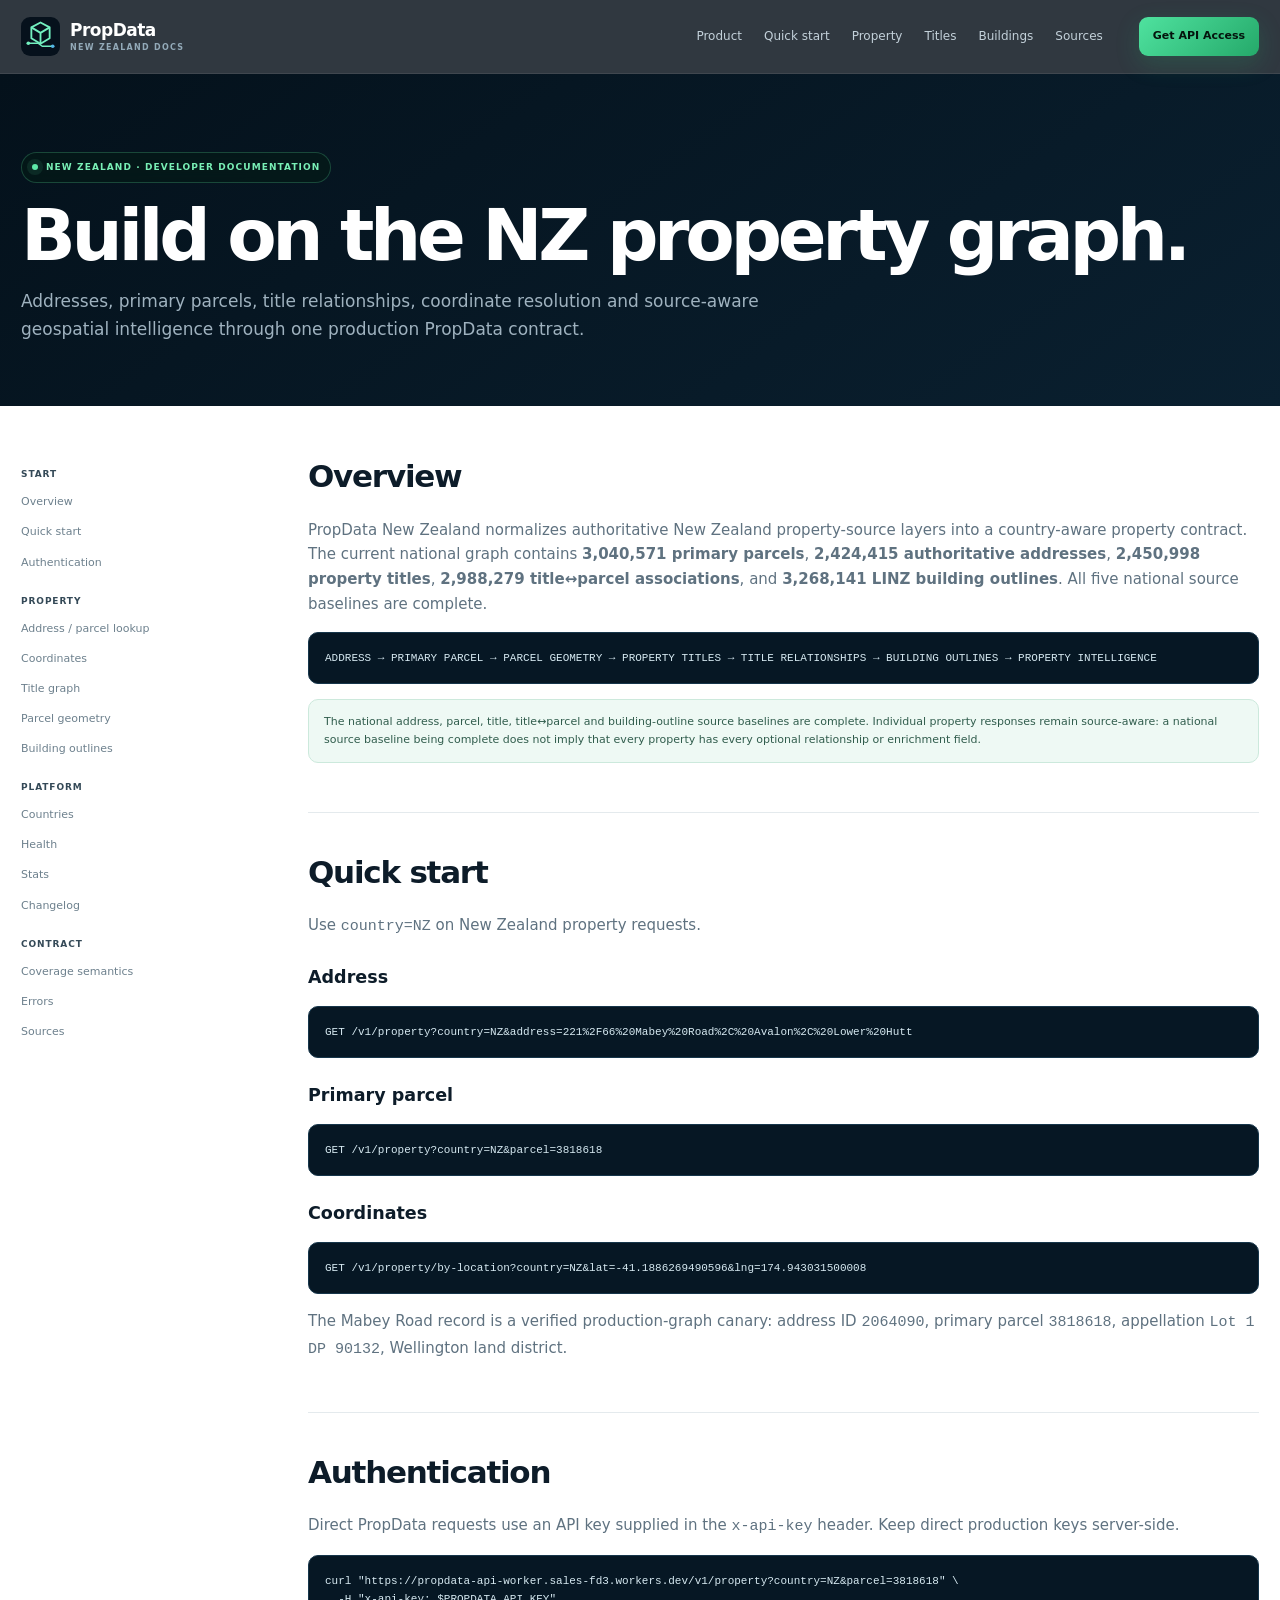
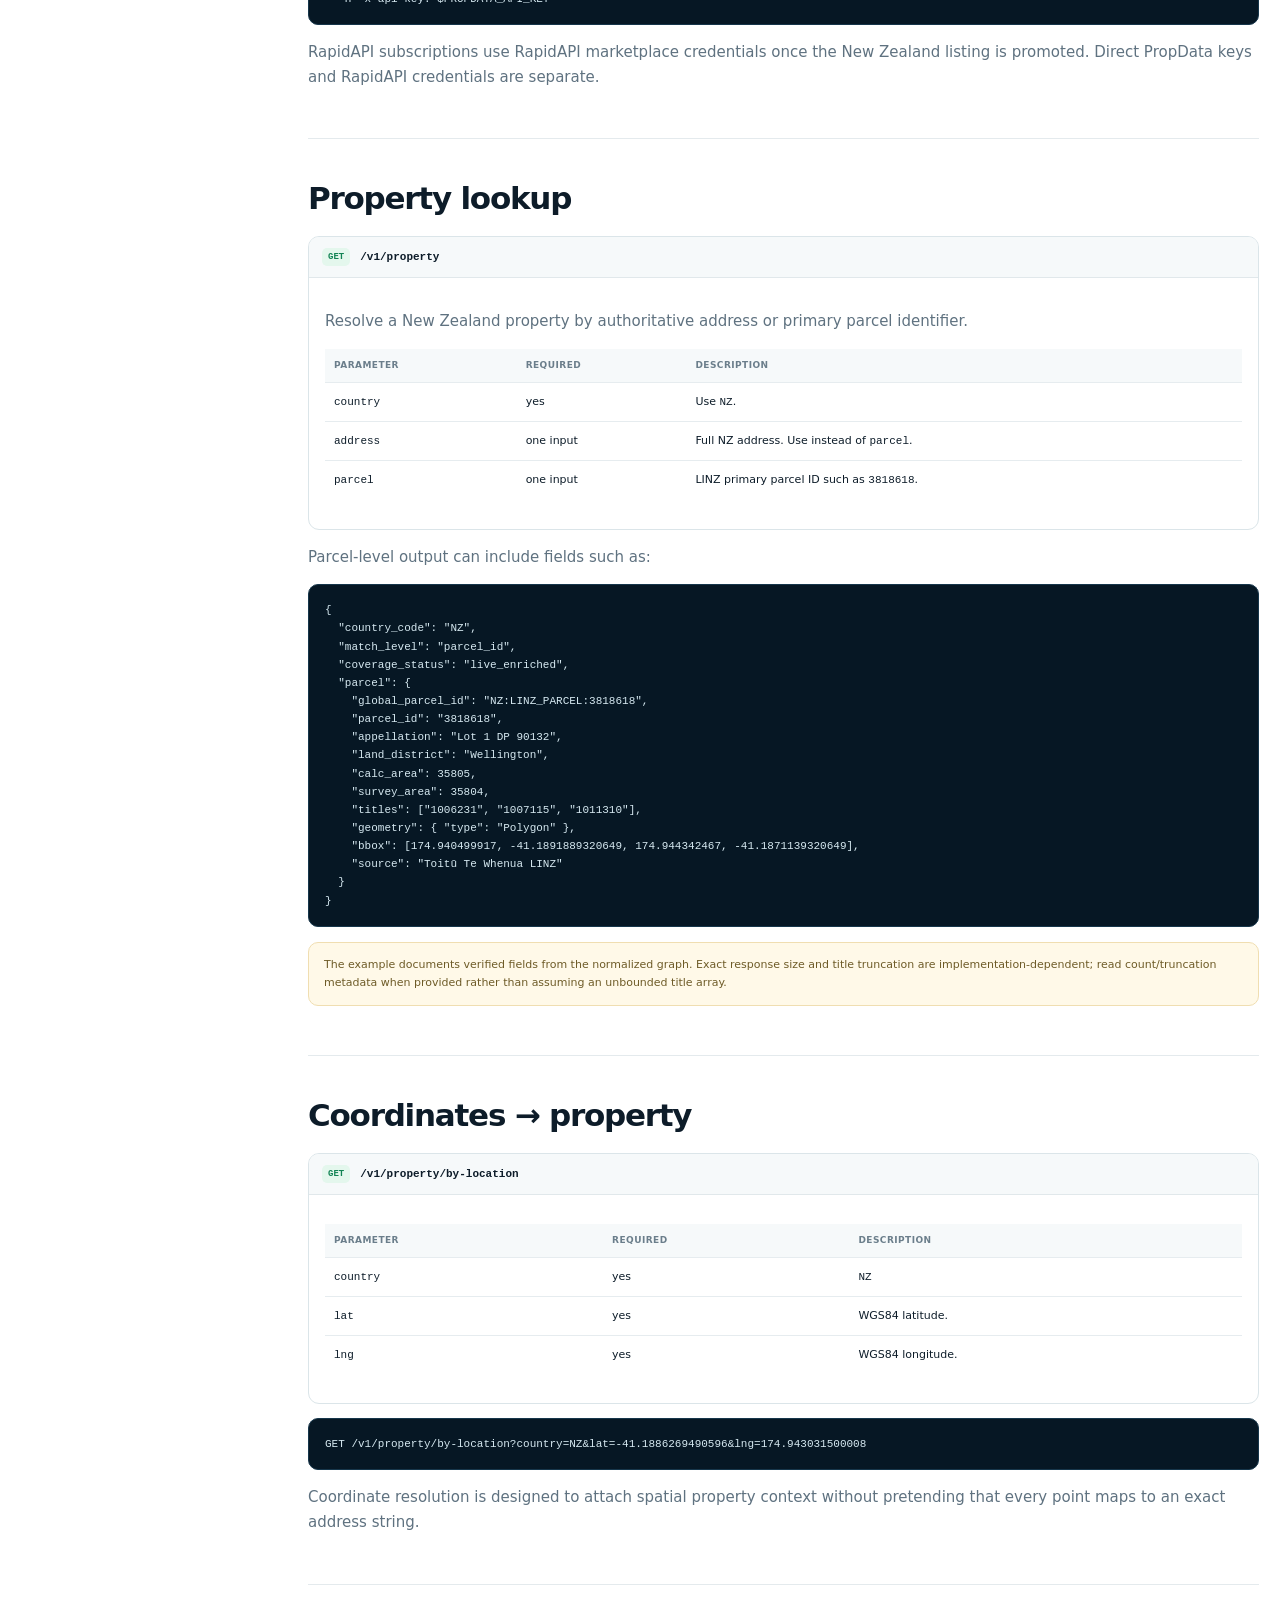
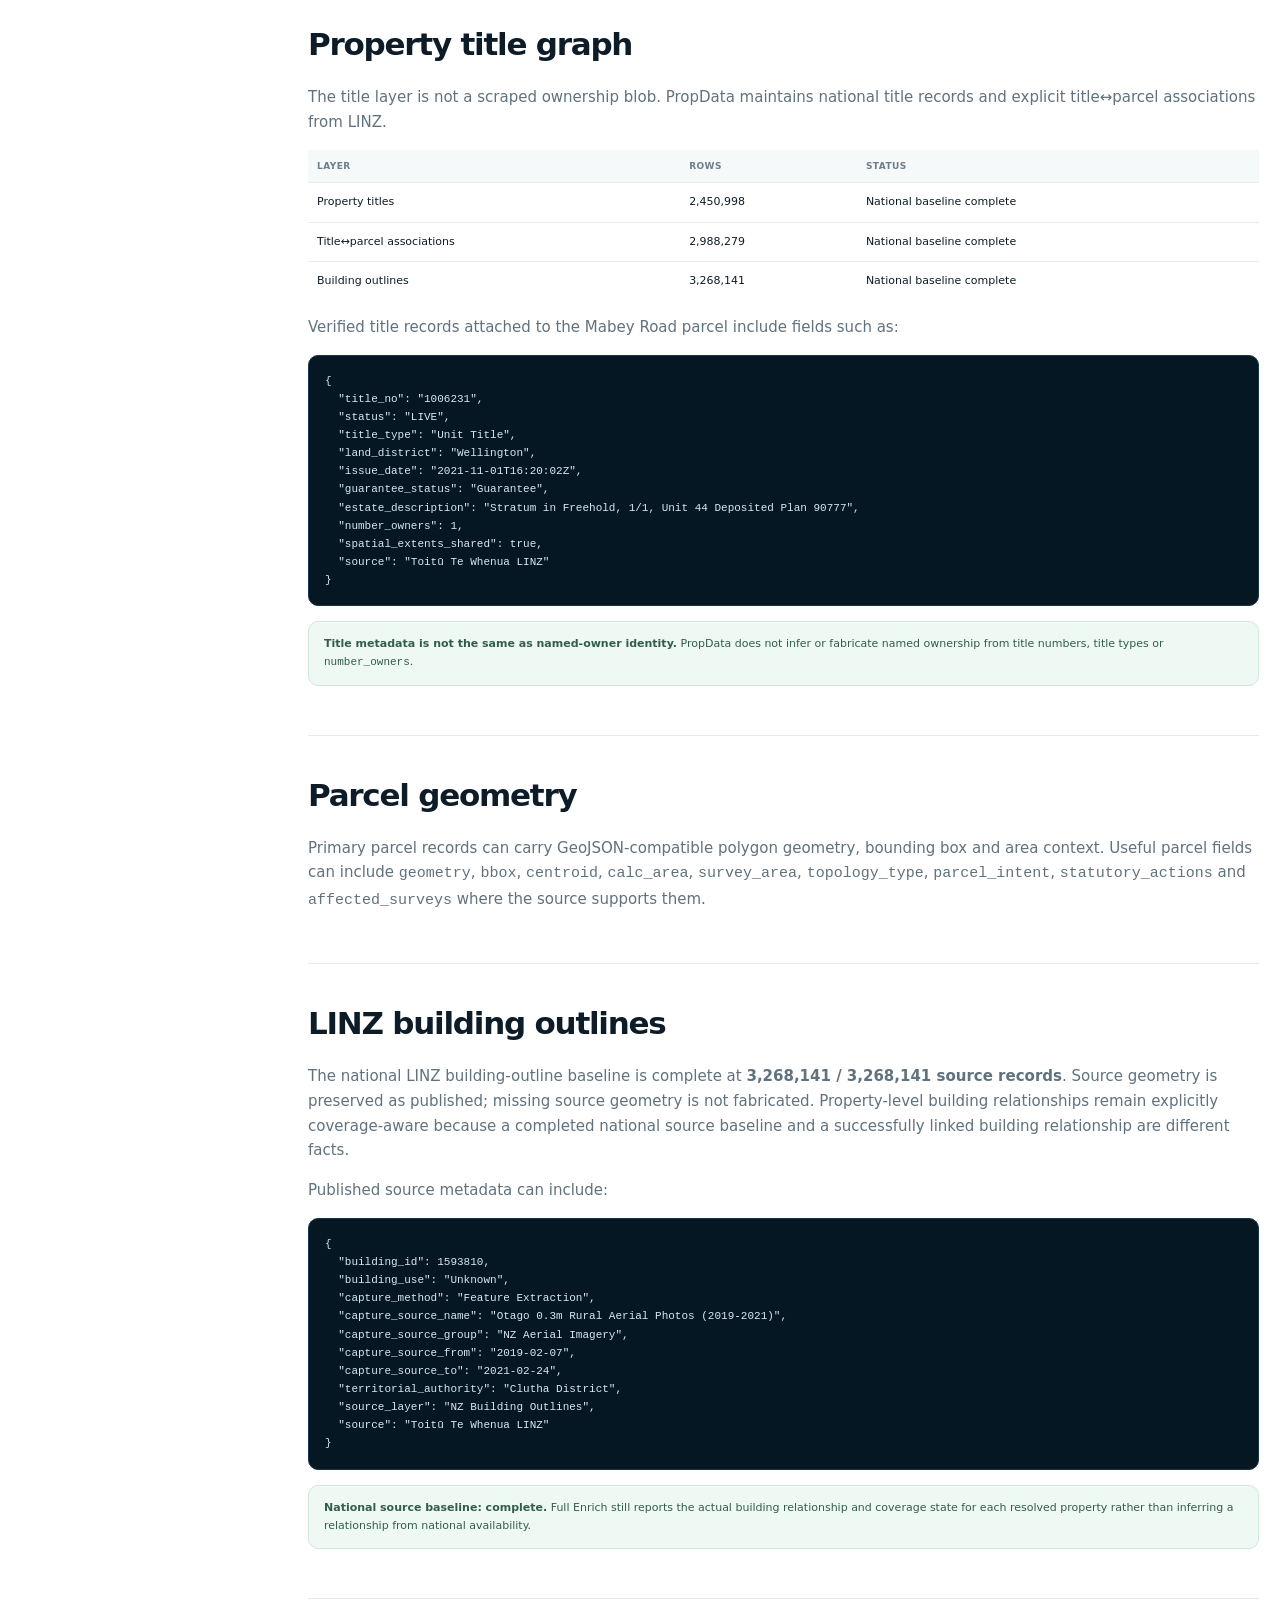
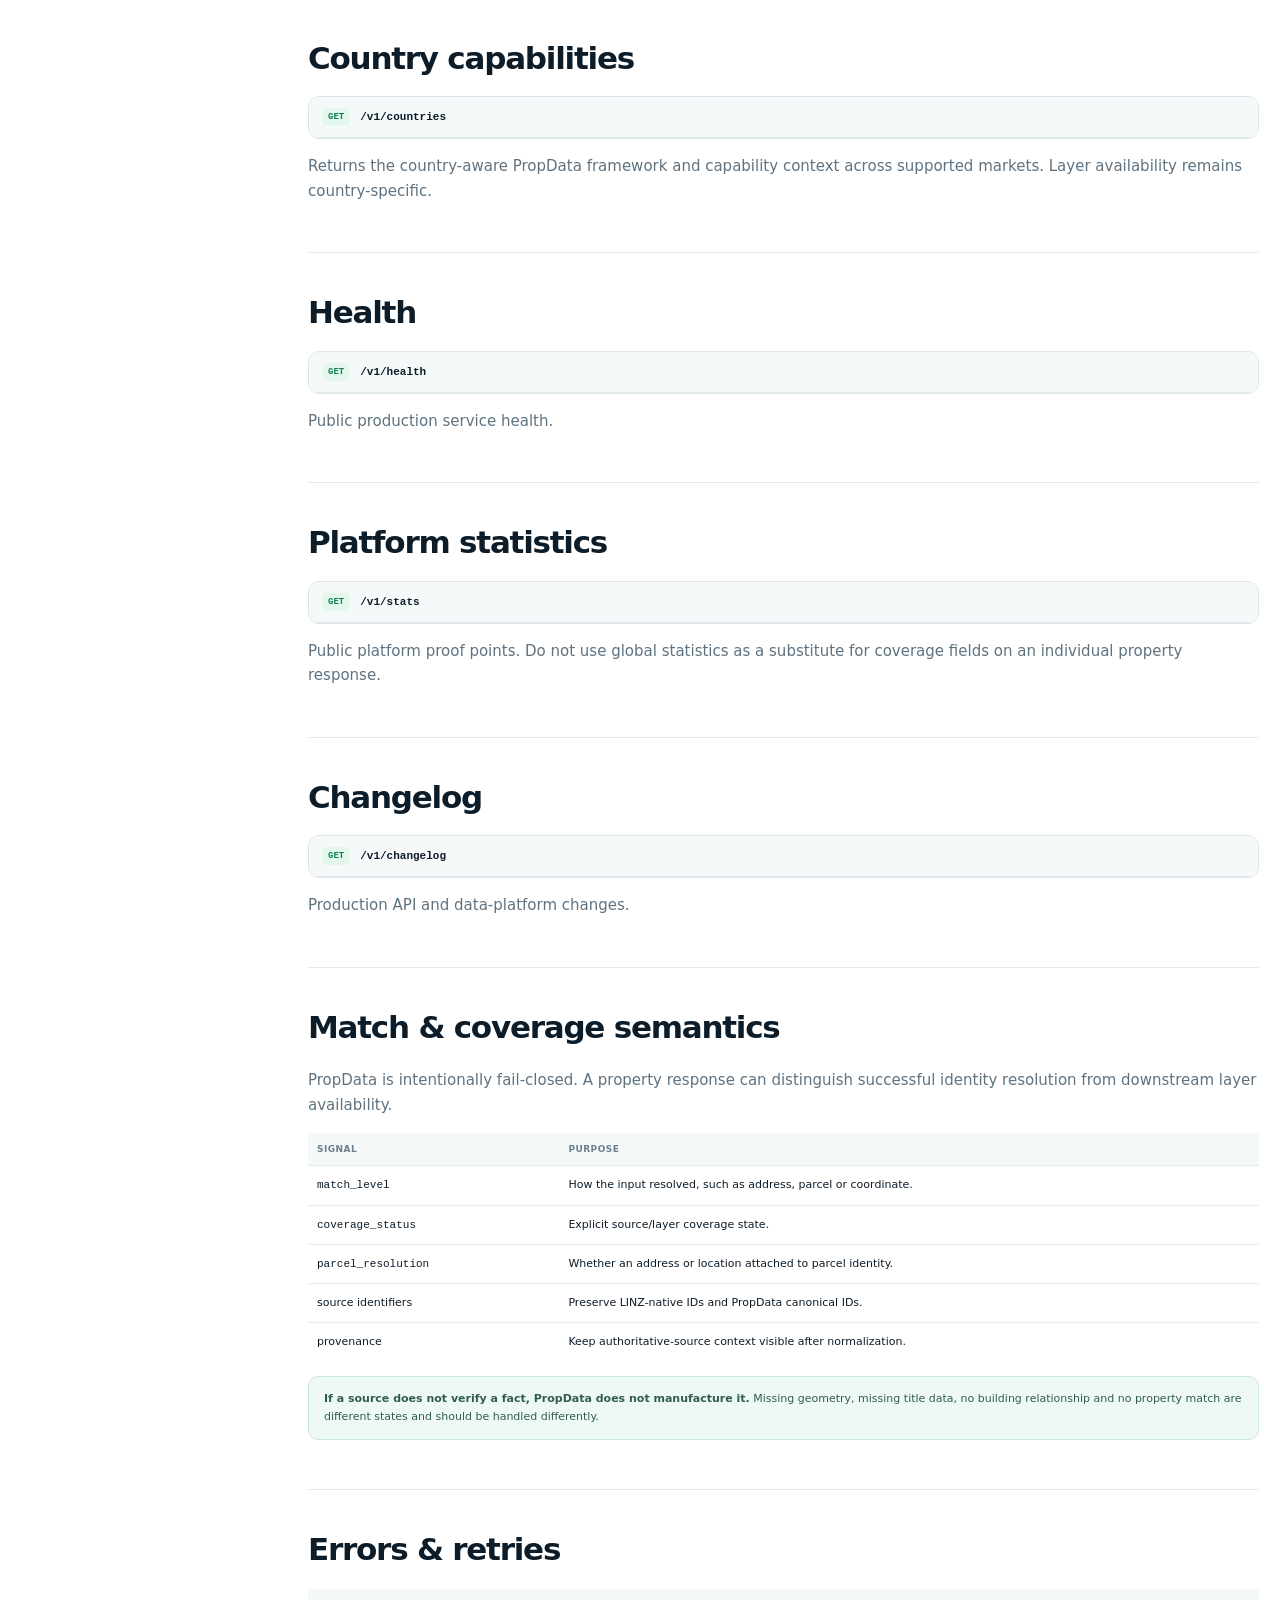
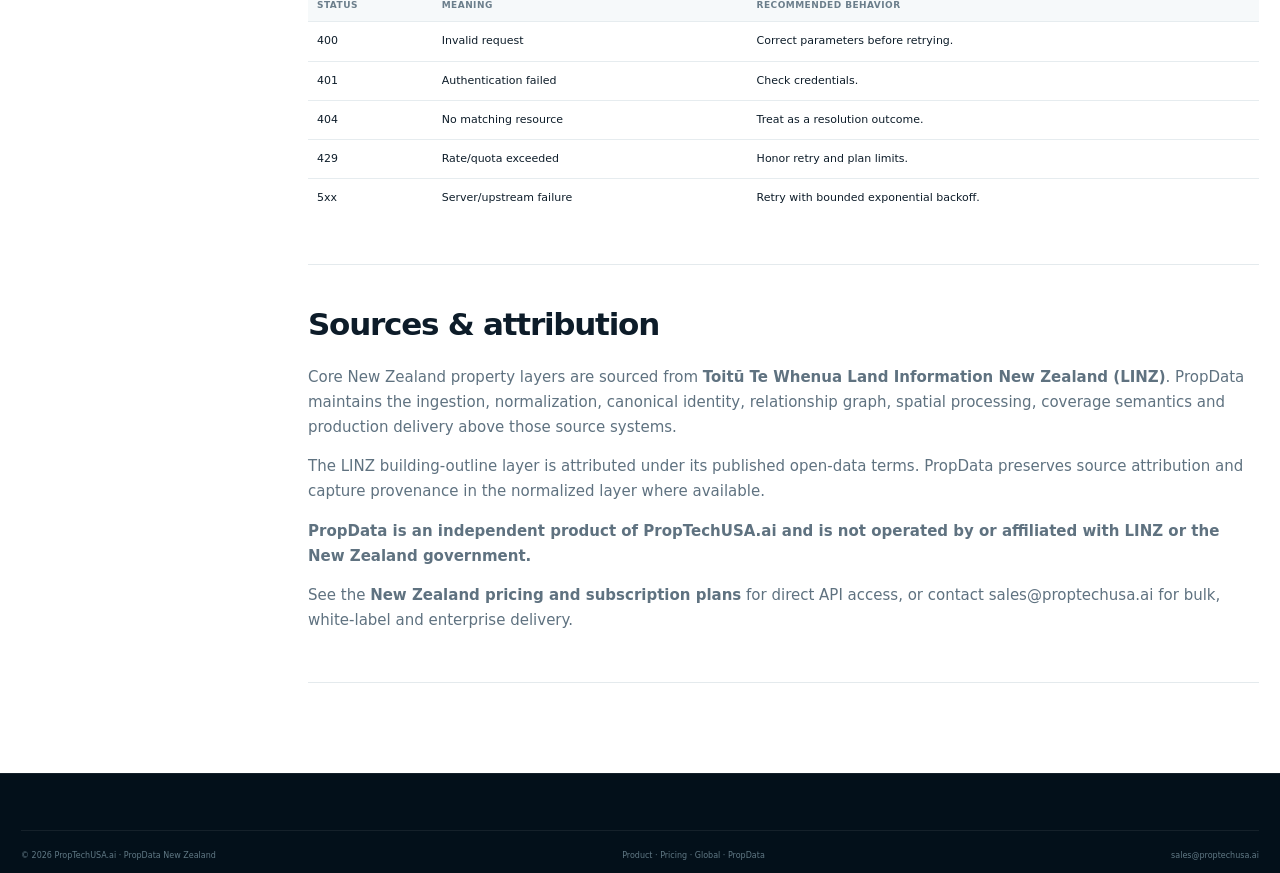
==== commit 43fd97b2: "Mark 3.268M New Zealand building baseline complete in docs" ====
--- a/docs/index.html
+++ b/docs/index.html
@@ -4,7 +4,7 @@
   <meta charset="utf-8">
   <meta name="viewport" content="width=device-width,initial-scale=1,viewport-fit=cover">
   <title>PropData New Zealand API Documentation | Parcels, Titles & Buildings</title>
-  <meta name="description" content="Developer documentation for PropData New Zealand: authoritative addresses, primary parcels, property titles, coordinate resolution, available geometry and LINZ building outlines.">
+  <meta name="description" content="Developer documentation for PropData New Zealand: authoritative addresses, primary parcels, property titles, coordinate resolution, available geometry and 3,268,141 national LINZ building outlines.">
   <meta name="robots" content="index,follow,max-image-preview:large">
   <meta name="theme-color" content="#04101a">
   <link rel="canonical" href="https://nz.proptechusa.ai/docs">
@@ -15,7 +15,7 @@
   <meta property="og:locale" content="en_NZ">
   <meta property="og:site_name" content="PropData New Zealand">
   <meta property="og:title" content="PropData New Zealand API Documentation">
-  <meta property="og:description" content="Build on New Zealand's authoritative address, parcel, title and building-outline property graph.">
+  <meta property="og:description" content="Build on New Zealand's nationally complete address, parcel, title and 3.268M building-outline property graph.">
   <meta property="og:url" content="https://nz.proptechusa.ai/docs">
   <meta property="og:image" content="https://images.unsplash.com/photo-1763603341638-e1b6c3804ba9?auto=format&amp;fit=crop&amp;w=1600&amp;q=90">
   <meta name="twitter:card" content="summary_large_image">
@@ -36,7 +36,7 @@
   <div class="wrap docs-layout">
     <aside class="docs-nav"><b>Start</b><a href="#overview">Overview</a><a href="#quickstart">Quick start</a><a href="#auth">Authentication</a><b>Property</b><a href="#property">Address / parcel lookup</a><a href="#location">Coordinates</a><a href="#titles">Title graph</a><a href="#geometry">Parcel geometry</a><a href="#buildings">Building outlines</a><b>Platform</b><a href="#countries">Countries</a><a href="#health">Health</a><a href="#stats">Stats</a><a href="#changelog">Changelog</a><b>Contract</b><a href="#semantics">Coverage semantics</a><a href="#errors">Errors</a><a href="#sources">Sources</a></aside>
     <main class="docs-content">
-      <section class="docs-section" id="overview"><h2>Overview</h2><p>PropData New Zealand normalizes authoritative New Zealand property-source layers into a country-aware property contract. The current national graph contains <strong>3,040,571 primary parcels</strong>, <strong>2,424,415 authoritative addresses</strong>, <strong>2,450,998 property titles</strong>, and <strong>2,988,279 title↔parcel associations</strong>. The LINZ building-outline baseline targets <strong>3,268,141 outlines</strong> and is actively loading as a separate enrichment layer.</p><div class="docs-code">ADDRESS → PRIMARY PARCEL → PARCEL GEOMETRY → PROPERTY TITLES → TITLE RELATIONSHIPS → BUILDING OUTLINES → PROPERTY INTELLIGENCE</div><div class="notice">The address, parcel, title and title↔parcel baselines are nationally complete. Building-outline population and graph linkage remain coverage-aware while the national enrichment baseline finishes.</div></section>
+      <section class="docs-section" id="overview"><h2>Overview</h2><p>PropData New Zealand normalizes authoritative New Zealand property-source layers into a country-aware property contract. The current national graph contains <strong>3,040,571 primary parcels</strong>, <strong>2,424,415 authoritative addresses</strong>, <strong>2,450,998 property titles</strong>, <strong>2,988,279 title↔parcel associations</strong>, and <strong>3,268,141 LINZ building outlines</strong>. All five national source baselines are complete.</p><div class="docs-code">ADDRESS → PRIMARY PARCEL → PARCEL GEOMETRY → PROPERTY TITLES → TITLE RELATIONSHIPS → BUILDING OUTLINES → PROPERTY INTELLIGENCE</div><div class="notice">The national address, parcel, title, title↔parcel and building-outline source baselines are complete. Individual property responses remain source-aware: a national source baseline being complete does not imply that every property has every optional relationship or enrichment field.</div></section>
 
       <section class="docs-section" id="quickstart"><h2>Quick start</h2><p>Use <code>country=NZ</code> on New Zealand property requests.</p><h3>Address</h3><div class="docs-code">GET /v1/property?country=NZ&amp;address=221%2F66%20Mabey%20Road%2C%20Avalon%2C%20Lower%20Hutt</div><h3>Primary parcel</h3><div class="docs-code">GET /v1/property?country=NZ&amp;parcel=3818618</div><h3>Coordinates</h3><div class="docs-code">GET /v1/property/by-location?country=NZ&amp;lat=-41.1886269490596&amp;lng=174.943031500008</div><p>The Mabey Road record is a verified production-graph canary: address ID <code>2064090</code>, primary parcel <code>3818618</code>, appellation <code>Lot 1 DP 90132</code>, Wellington land district.</p></section>
 
@@ -63,7 +63,7 @@
 
       <section class="docs-section" id="location"><h2>Coordinates → property</h2><div class="endpoint"><div class="endpoint-head"><span class="method">GET</span><span class="path">/v1/property/by-location</span></div><div style="padding:16px"><table class="table"><thead><tr><th>Parameter</th><th>Required</th><th>Description</th></tr></thead><tbody><tr><td><code>country</code></td><td>yes</td><td><code>NZ</code></td></tr><tr><td><code>lat</code></td><td>yes</td><td>WGS84 latitude.</td></tr><tr><td><code>lng</code></td><td>yes</td><td>WGS84 longitude.</td></tr></tbody></table></div></div><div class="docs-code">GET /v1/property/by-location?country=NZ&amp;lat=-41.1886269490596&amp;lng=174.943031500008</div><p>Coordinate resolution is designed to attach spatial property context without pretending that every point maps to an exact address string.</p></section>
 
-      <section class="docs-section" id="titles"><h2>Property title graph</h2><p>The title layer is not a scraped ownership blob. PropData maintains national title records and explicit title↔parcel associations from LINZ.</p><table class="table"><thead><tr><th>Layer</th><th>Rows</th><th>Status</th></tr></thead><tbody><tr><td>Property titles</td><td>2,450,998</td><td>National baseline complete</td></tr><tr><td>Title↔parcel associations</td><td>2,988,279</td><td>National baseline complete</td></tr></tbody></table><p>Verified title records attached to the Mabey Road parcel include fields such as:</p><div class="docs-code">{
+      <section class="docs-section" id="titles"><h2>Property title graph</h2><p>The title layer is not a scraped ownership blob. PropData maintains national title records and explicit title↔parcel associations from LINZ.</p><table class="table"><thead><tr><th>Layer</th><th>Rows</th><th>Status</th></tr></thead><tbody><tr><td>Property titles</td><td>2,450,998</td><td>National baseline complete</td></tr><tr><td>Title↔parcel associations</td><td>2,988,279</td><td>National baseline complete</td></tr><tr><td>Building outlines</td><td>3,268,141</td><td>National baseline complete</td></tr></tbody></table><p>Verified title records attached to the Mabey Road parcel include fields such as:</p><div class="docs-code">{
   "title_no": "1006231",
   "status": "LIVE",
   "title_type": "Unit Title",
@@ -78,7 +78,7 @@
 
       <section class="docs-section" id="geometry"><h2>Parcel geometry</h2><p>Primary parcel records can carry GeoJSON-compatible polygon geometry, bounding box and area context. Useful parcel fields can include <code>geometry</code>, <code>bbox</code>, <code>centroid</code>, <code>calc_area</code>, <code>survey_area</code>, <code>topology_type</code>, <code>parcel_intent</code>, <code>statutory_actions</code> and <code>affected_surveys</code> where the source supports them.</p></section>
 
-      <section class="docs-section" id="buildings"><h2>LINZ building outlines</h2><p>New Zealand building outlines are a separate national enrichment layer. The current target is <strong>3,268,141 building outlines</strong>; the baseline is actively loading and should not yet be interpreted as identical coverage on every property response.</p><p>Published source metadata can include:</p><div class="docs-code">{
+      <section class="docs-section" id="buildings"><h2>LINZ building outlines</h2><p>The national LINZ building-outline baseline is complete at <strong>3,268,141 / 3,268,141 source records</strong>. Source geometry is preserved as published; missing source geometry is not fabricated. Property-level building relationships remain explicitly coverage-aware because a completed national source baseline and a successfully linked building relationship are different facts.</p><p>Published source metadata can include:</p><div class="docs-code">{
   "building_id": 1593810,
   "building_use": "Unknown",
   "capture_method": "Feature Extraction",
@@ -89,18 +89,18 @@
   "territorial_authority": "Clutha District",
   "source_layer": "NZ Building Outlines",
   "source": "Toitū Te Whenua LINZ"
-}</div><div class="notice warn">Building-outline ingestion and property-graph linkage are being promoted progressively. Full Enrich remains coverage-aware until national baseline and relationship linkage are complete.</div></section>
+}</div><div class="notice"><strong>National source baseline: complete.</strong> Full Enrich still reports the actual building relationship and coverage state for each resolved property rather than inferring a relationship from national availability.</div></section>
 
       <section class="docs-section" id="countries"><h2>Country capabilities</h2><div class="endpoint"><div class="endpoint-head"><span class="method">GET</span><span class="path">/v1/countries</span></div></div><p>Returns the country-aware PropData framework and capability context across supported markets. Layer availability remains country-specific.</p></section>
       <section class="docs-section" id="health"><h2>Health</h2><div class="endpoint"><div class="endpoint-head"><span class="method">GET</span><span class="path">/v1/health</span></div></div><p>Public production service health.</p></section>
       <section class="docs-section" id="stats"><h2>Platform statistics</h2><div class="endpoint"><div class="endpoint-head"><span class="method">GET</span><span class="path">/v1/stats</span></div></div><p>Public platform proof points. Do not use global statistics as a substitute for coverage fields on an individual property response.</p></section>
       <section class="docs-section" id="changelog"><h2>Changelog</h2><div class="endpoint"><div class="endpoint-head"><span class="method">GET</span><span class="path">/v1/changelog</span></div></div><p>Production API and data-platform changes.</p></section>
 
-      <section class="docs-section" id="semantics"><h2>Match & coverage semantics</h2><p>PropData is intentionally fail-closed. A property response can distinguish successful identity resolution from downstream layer availability.</p><table class="table"><thead><tr><th>Signal</th><th>Purpose</th></tr></thead><tbody><tr><td><code>match_level</code></td><td>How the input resolved, such as address, parcel or coordinate.</td></tr><tr><td><code>coverage_status</code></td><td>Explicit source/layer coverage state.</td></tr><tr><td><code>parcel_resolution</code></td><td>Whether an address or location attached to parcel identity.</td></tr><tr><td>source identifiers</td><td>Preserve LINZ-native IDs and PropData canonical IDs.</td></tr><tr><td>provenance</td><td>Keep authoritative-source context visible after normalization.</td></tr></tbody></table><div class="notice"><strong>If a source does not verify a fact, PropData does not manufacture it.</strong> Missing geometry, missing title data, no building enrichment and no property match are different states and should be handled differently.</div></section>
+      <section class="docs-section" id="semantics"><h2>Match & coverage semantics</h2><p>PropData is intentionally fail-closed. A property response can distinguish successful identity resolution from downstream layer availability.</p><table class="table"><thead><tr><th>Signal</th><th>Purpose</th></tr></thead><tbody><tr><td><code>match_level</code></td><td>How the input resolved, such as address, parcel or coordinate.</td></tr><tr><td><code>coverage_status</code></td><td>Explicit source/layer coverage state.</td></tr><tr><td><code>parcel_resolution</code></td><td>Whether an address or location attached to parcel identity.</td></tr><tr><td>source identifiers</td><td>Preserve LINZ-native IDs and PropData canonical IDs.</td></tr><tr><td>provenance</td><td>Keep authoritative-source context visible after normalization.</td></tr></tbody></table><div class="notice"><strong>If a source does not verify a fact, PropData does not manufacture it.</strong> Missing geometry, missing title data, no building relationship and no property match are different states and should be handled differently.</div></section>
 
       <section class="docs-section" id="errors"><h2>Errors & retries</h2><table class="table"><thead><tr><th>Status</th><th>Meaning</th><th>Recommended behavior</th></tr></thead><tbody><tr><td>400</td><td>Invalid request</td><td>Correct parameters before retrying.</td></tr><tr><td>401</td><td>Authentication failed</td><td>Check credentials.</td></tr><tr><td>404</td><td>No matching resource</td><td>Treat as a resolution outcome.</td></tr><tr><td>429</td><td>Rate/quota exceeded</td><td>Honor retry and plan limits.</td></tr><tr><td>5xx</td><td>Server/upstream failure</td><td>Retry with bounded exponential backoff.</td></tr></tbody></table></section>
 
-      <section class="docs-section" id="sources"><h2>Sources & attribution</h2><p>Core New Zealand property layers are sourced from <strong>Toitū Te Whenua Land Information New Zealand (LINZ)</strong>. PropData maintains the ingestion, normalization, canonical identity, relationship graph, spatial processing, coverage semantics and production delivery above those source systems.</p><p>The current LINZ building-outline layer is attributed under its published open-data terms. PropData preserves source attribution and capture provenance in the normalized layer where available.</p><p><strong>PropData is an independent product of PropTechUSA.ai and is not operated by or affiliated with LINZ or the New Zealand government.</strong></p><p>See the <a href="/#pricing"><strong>New Zealand pricing and subscription plans</strong></a> for direct API access, or contact <a href="mailto:sales@proptechusa.ai">sales@proptechusa.ai</a> for bulk, white-label and enterprise delivery.</p></section>
+      <section class="docs-section" id="sources"><h2>Sources & attribution</h2><p>Core New Zealand property layers are sourced from <strong>Toitū Te Whenua Land Information New Zealand (LINZ)</strong>. PropData maintains the ingestion, normalization, canonical identity, relationship graph, spatial processing, coverage semantics and production delivery above those source systems.</p><p>The LINZ building-outline layer is attributed under its published open-data terms. PropData preserves source attribution and capture provenance in the normalized layer where available.</p><p><strong>PropData is an independent product of PropTechUSA.ai and is not operated by or affiliated with LINZ or the New Zealand government.</strong></p><p>See the <a href="/#pricing"><strong>New Zealand pricing and subscription plans</strong></a> for direct API access, or contact <a href="mailto:sales@proptechusa.ai">sales@proptechusa.ai</a> for bulk, white-label and enterprise delivery.</p></section>
     </main>
   </div>
 
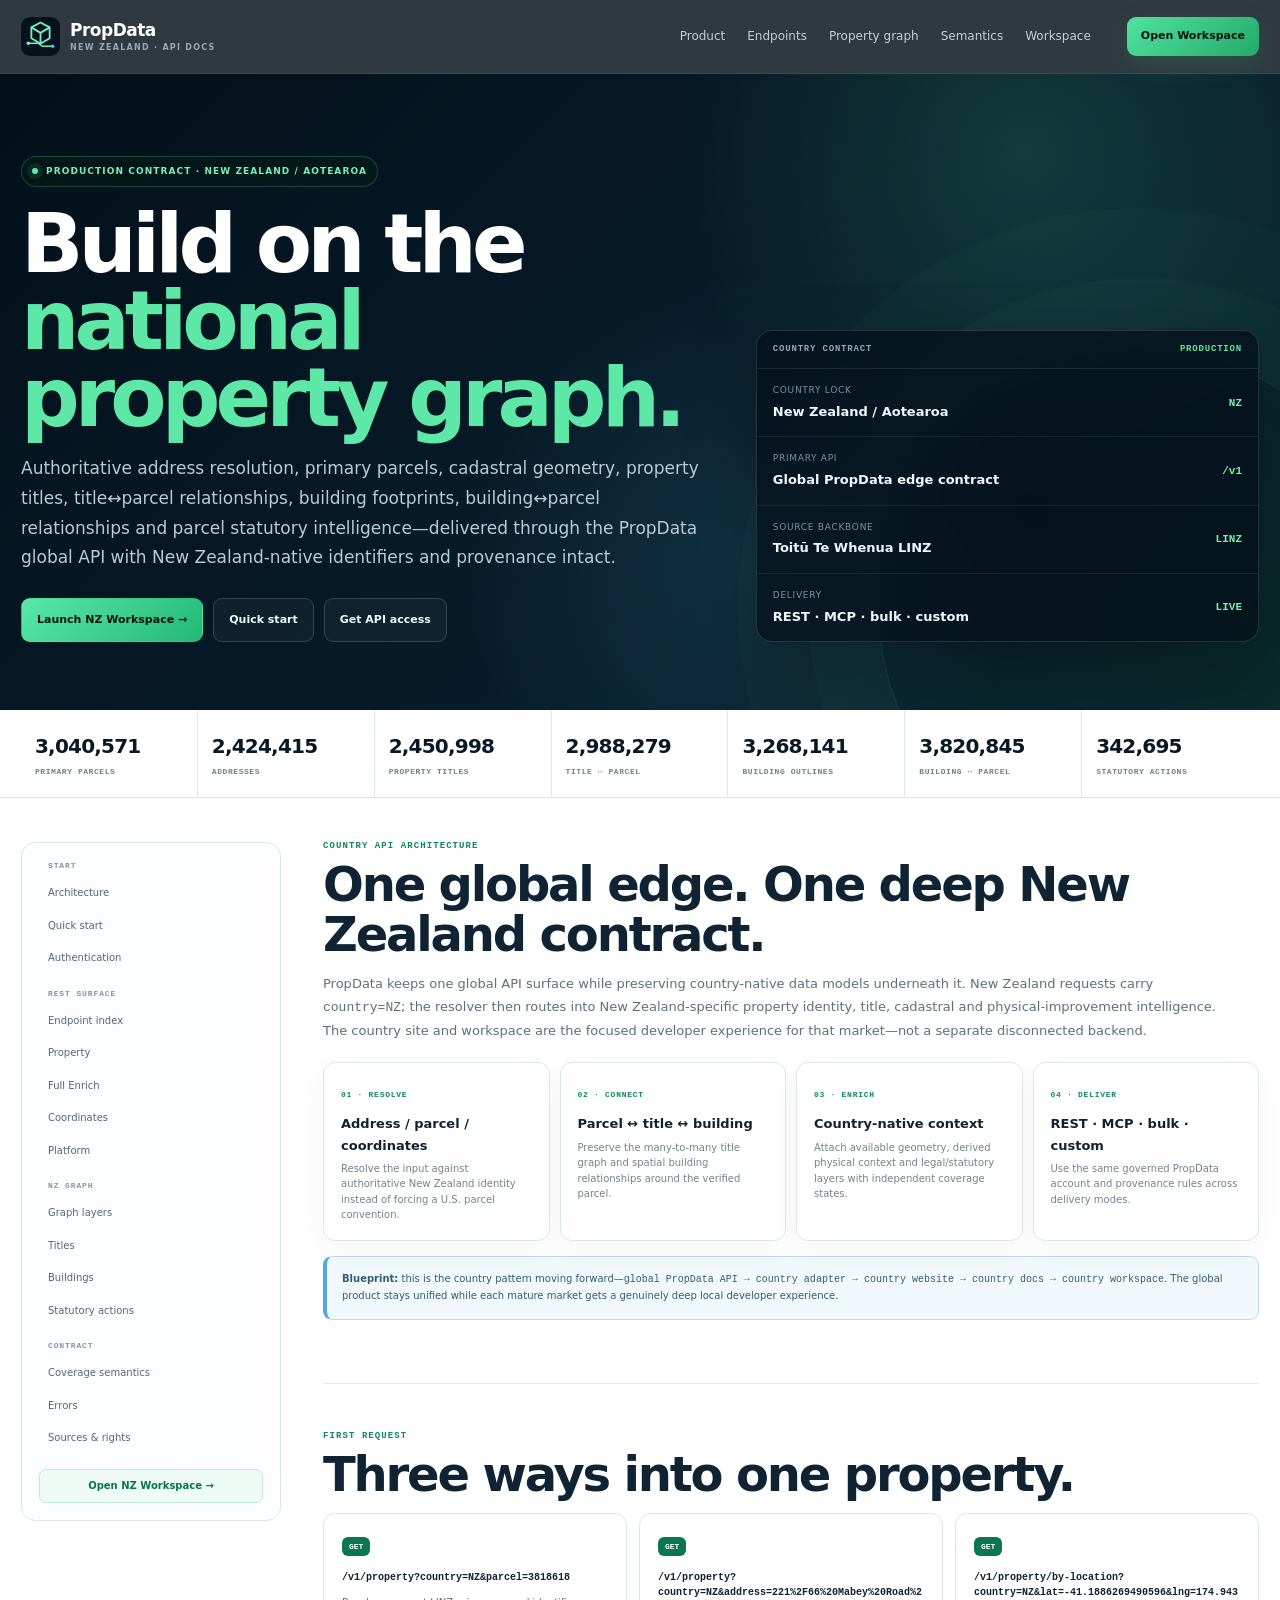
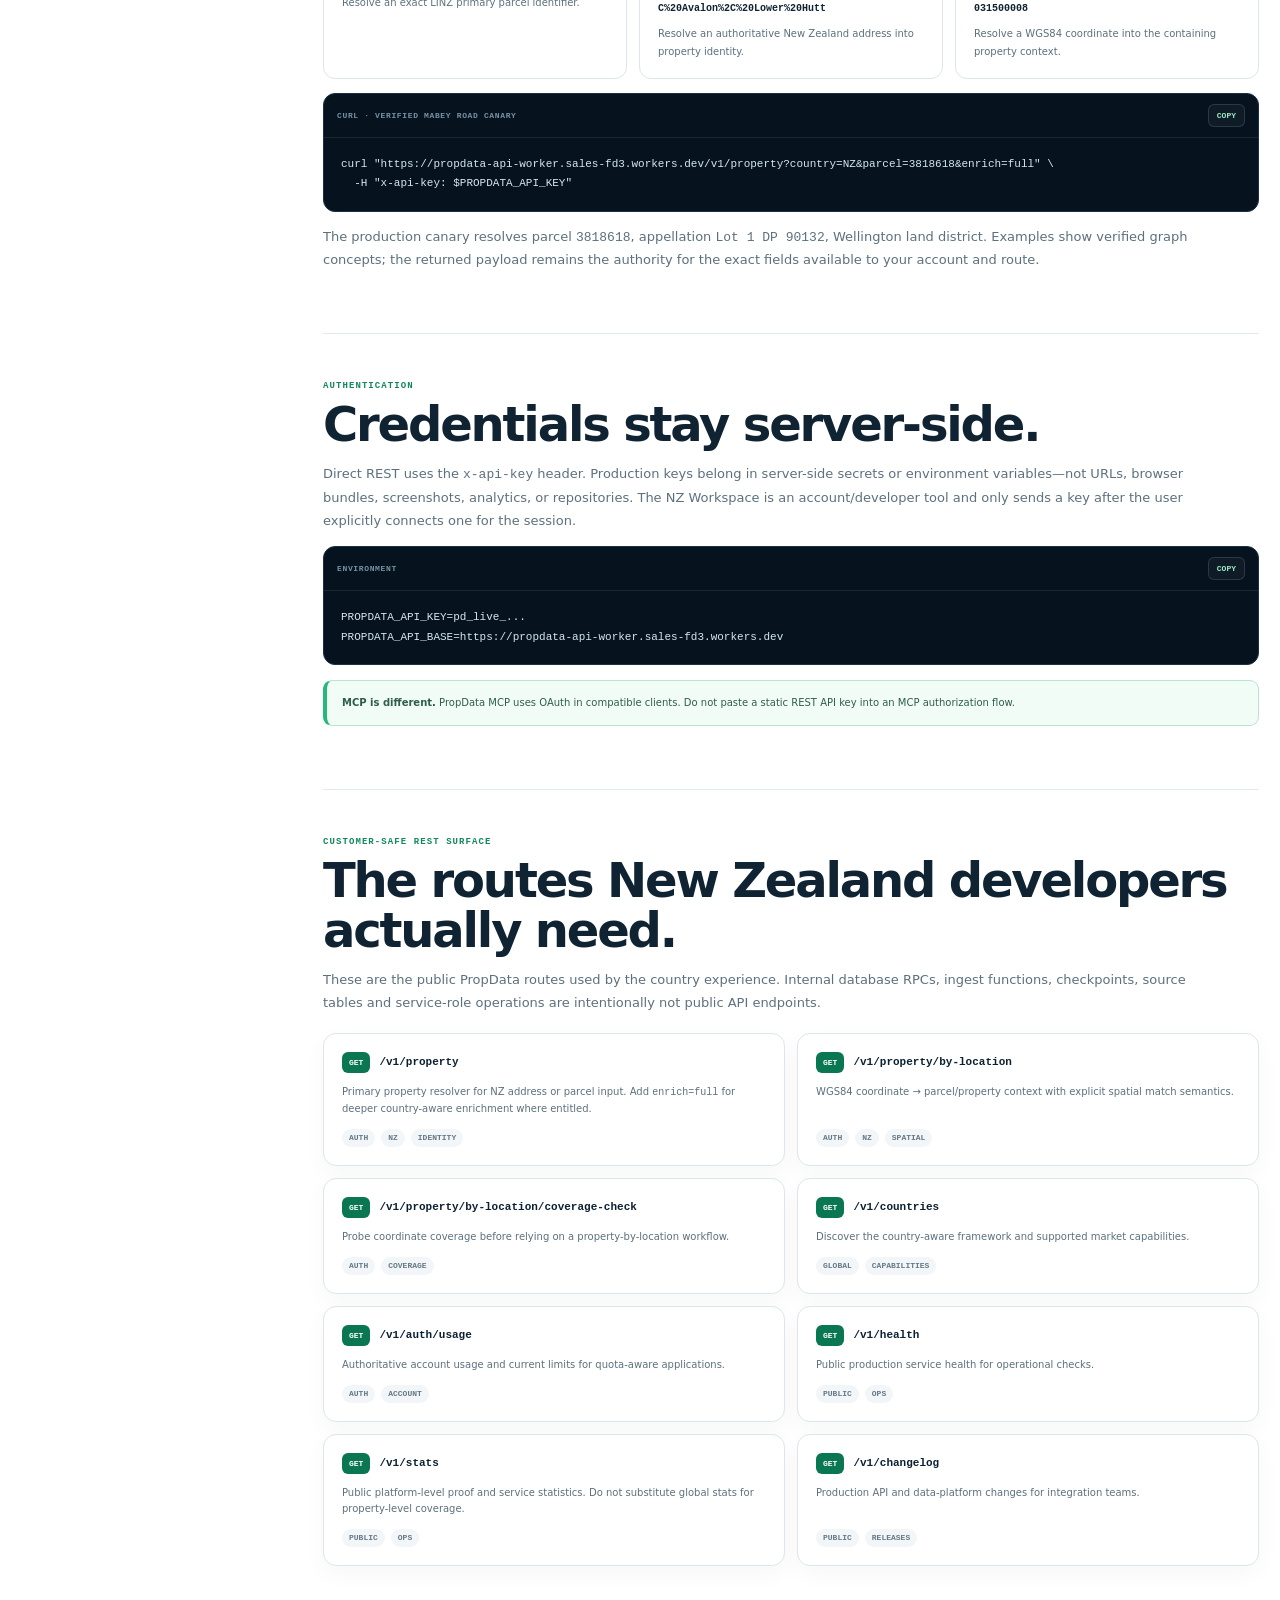
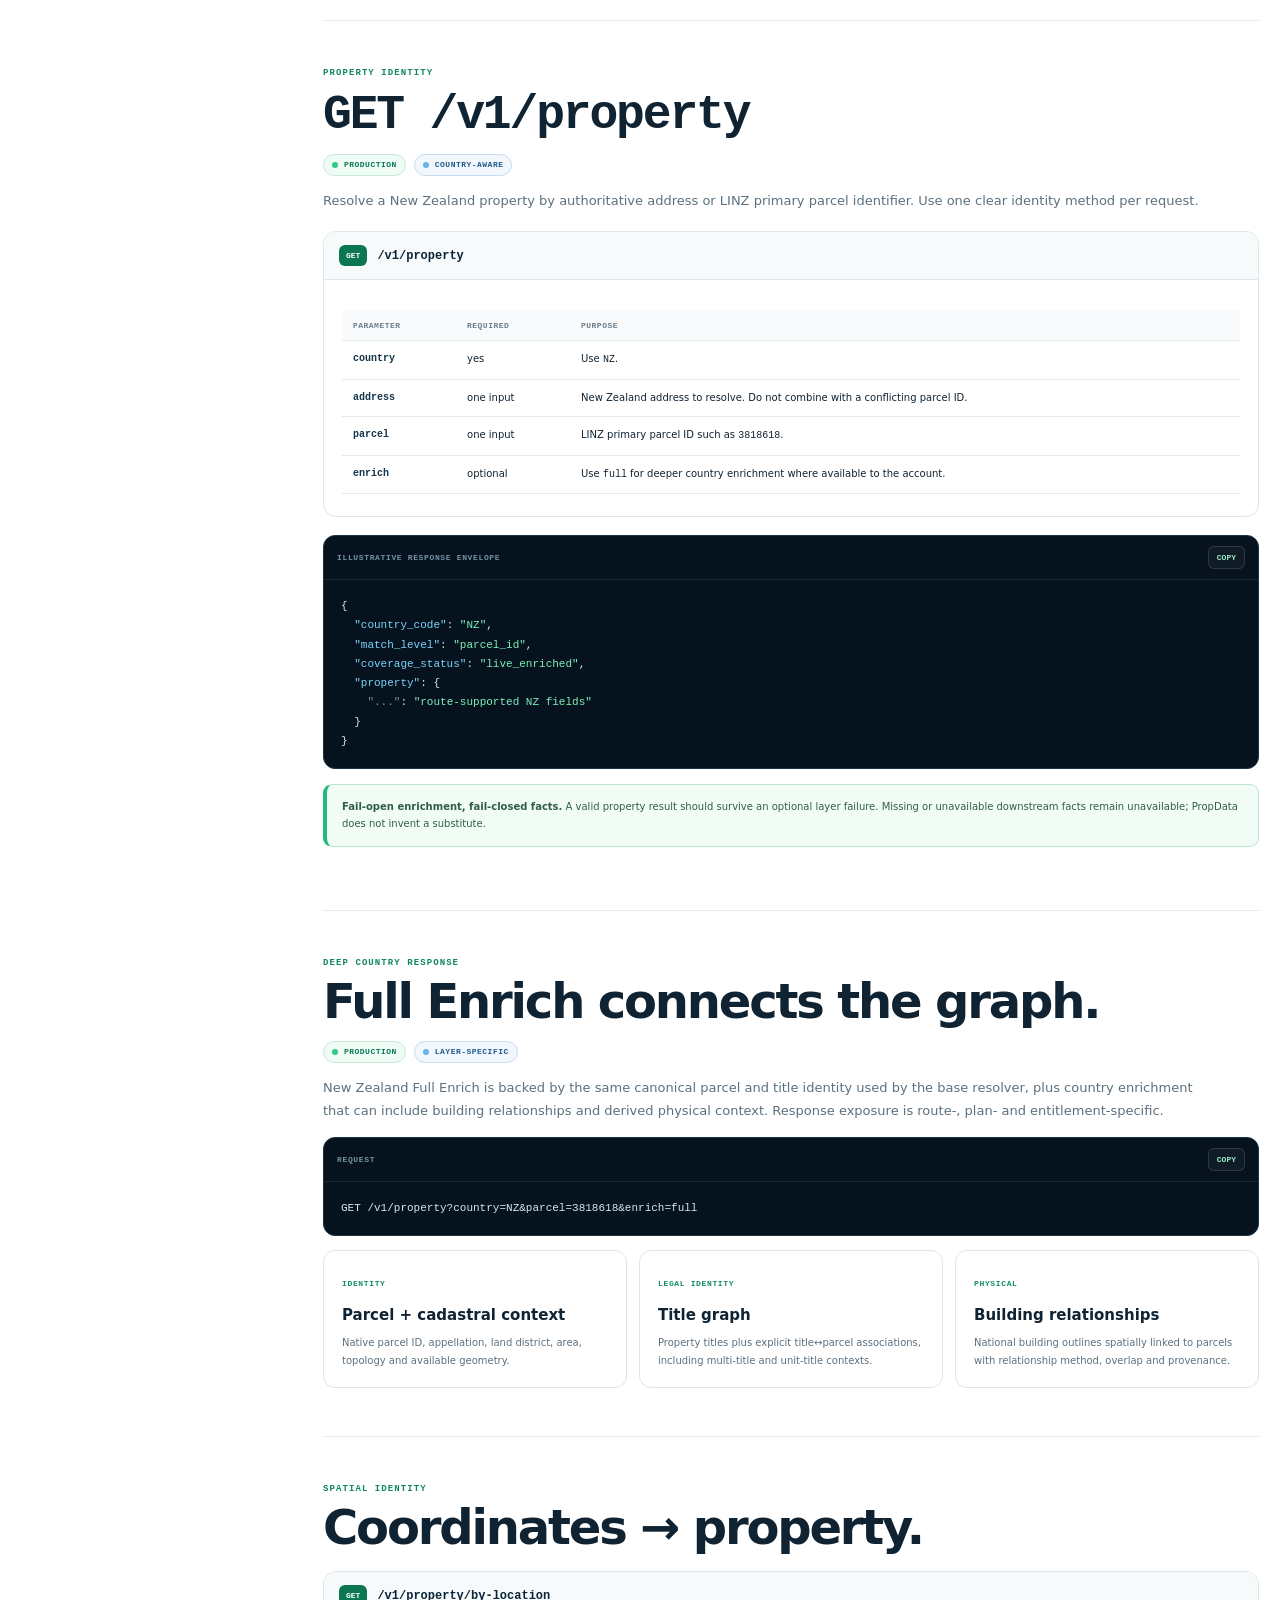
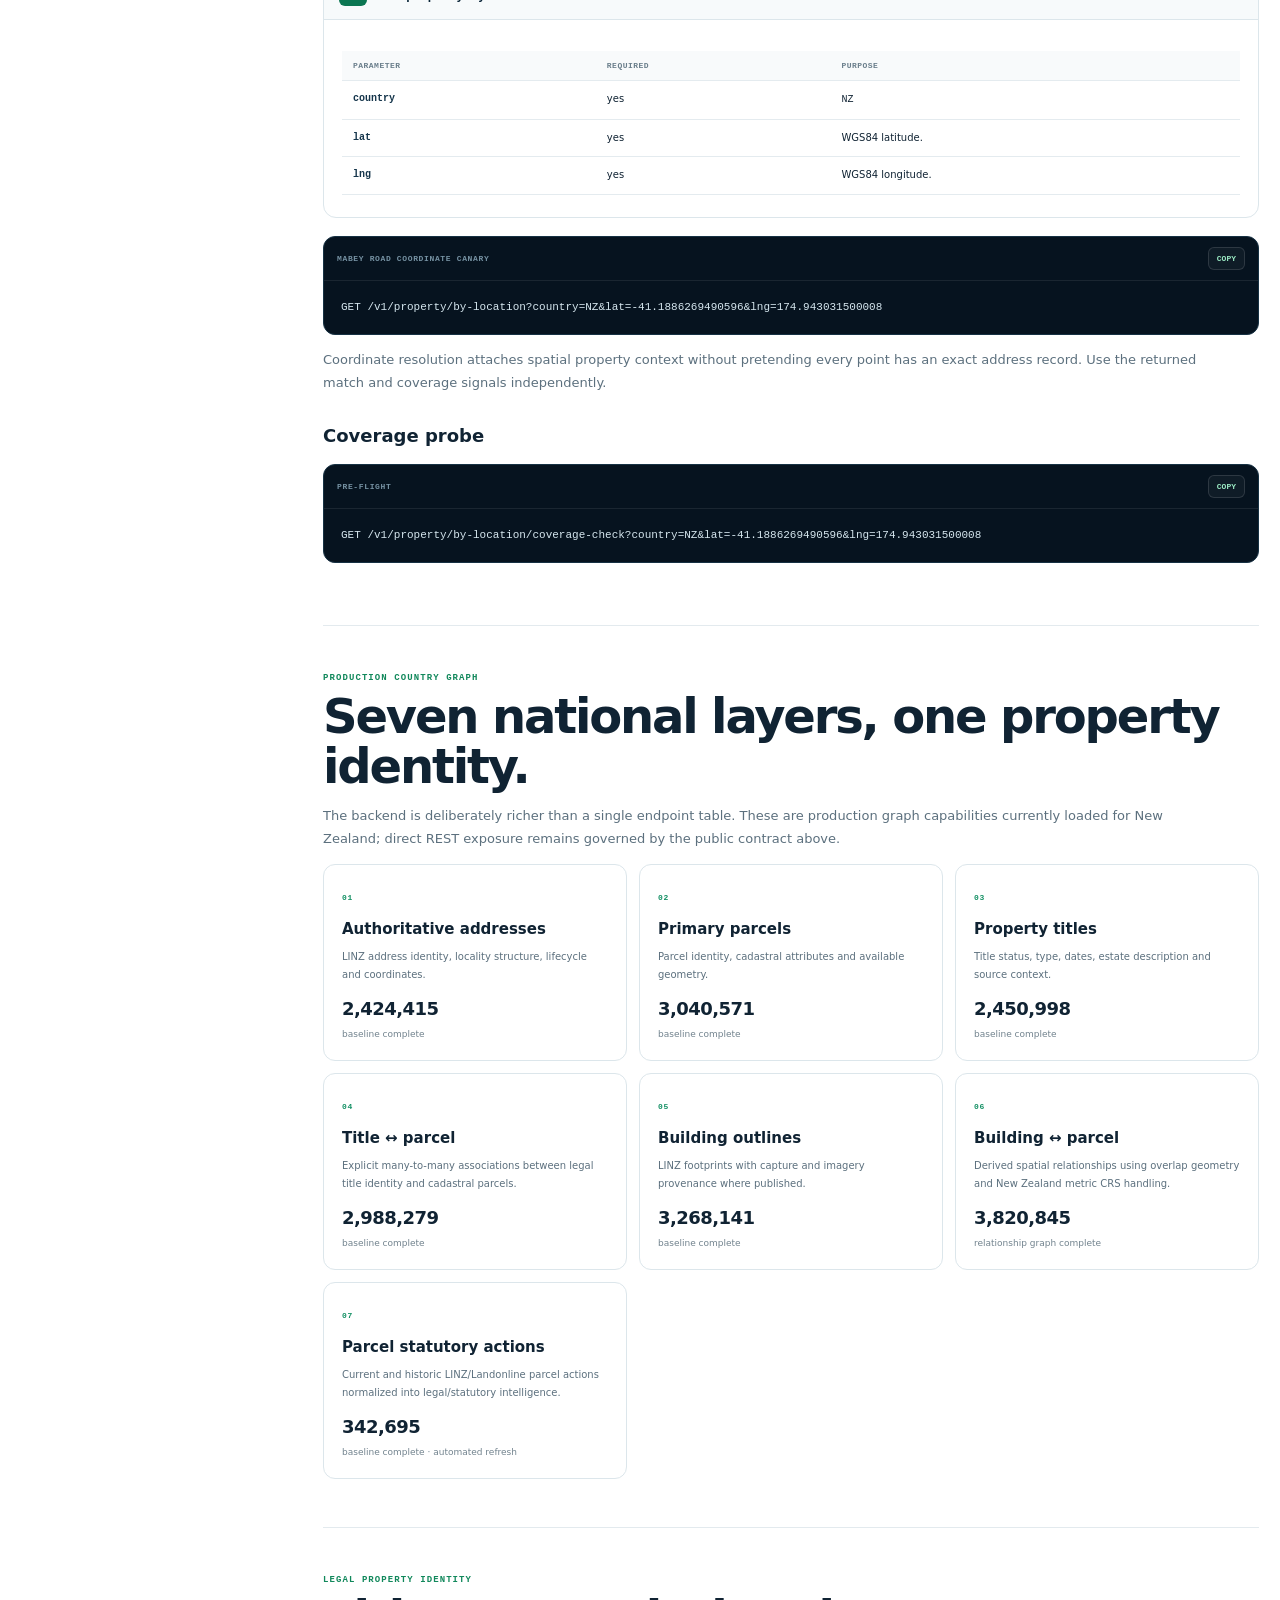
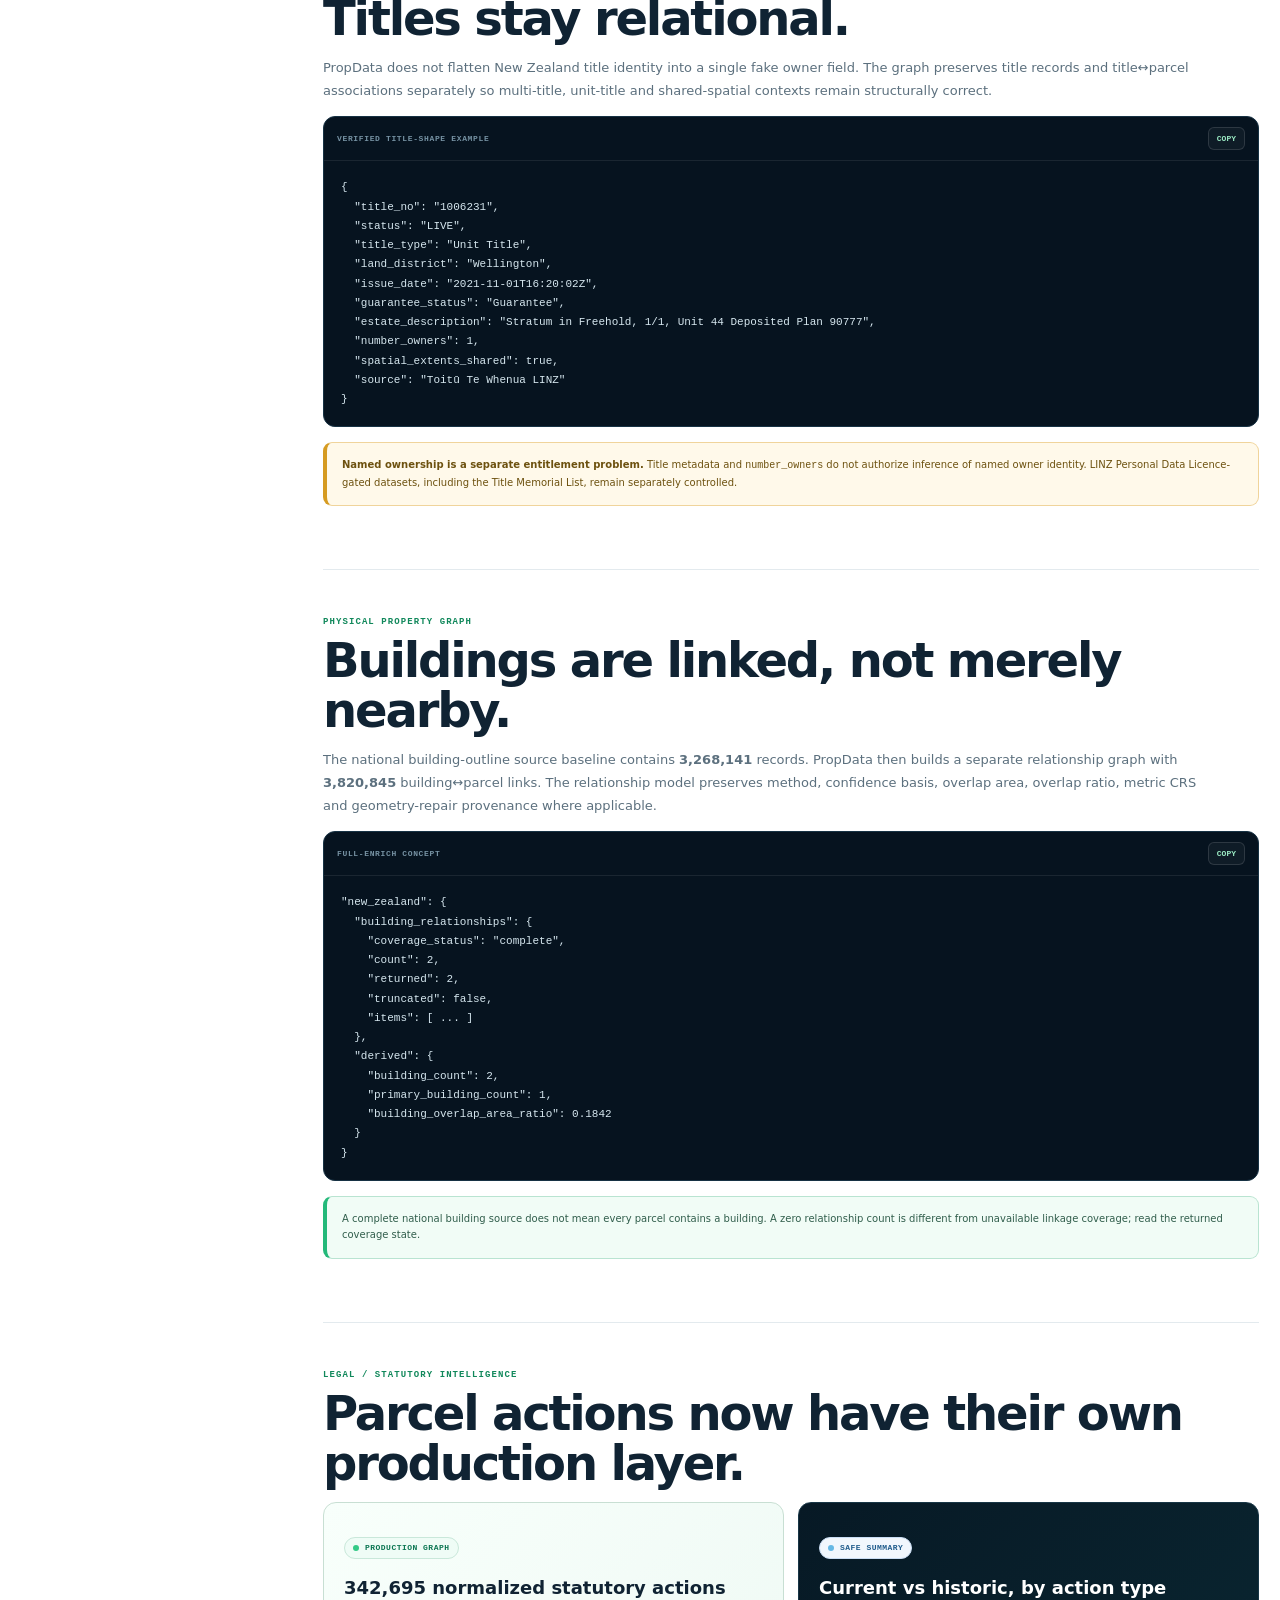
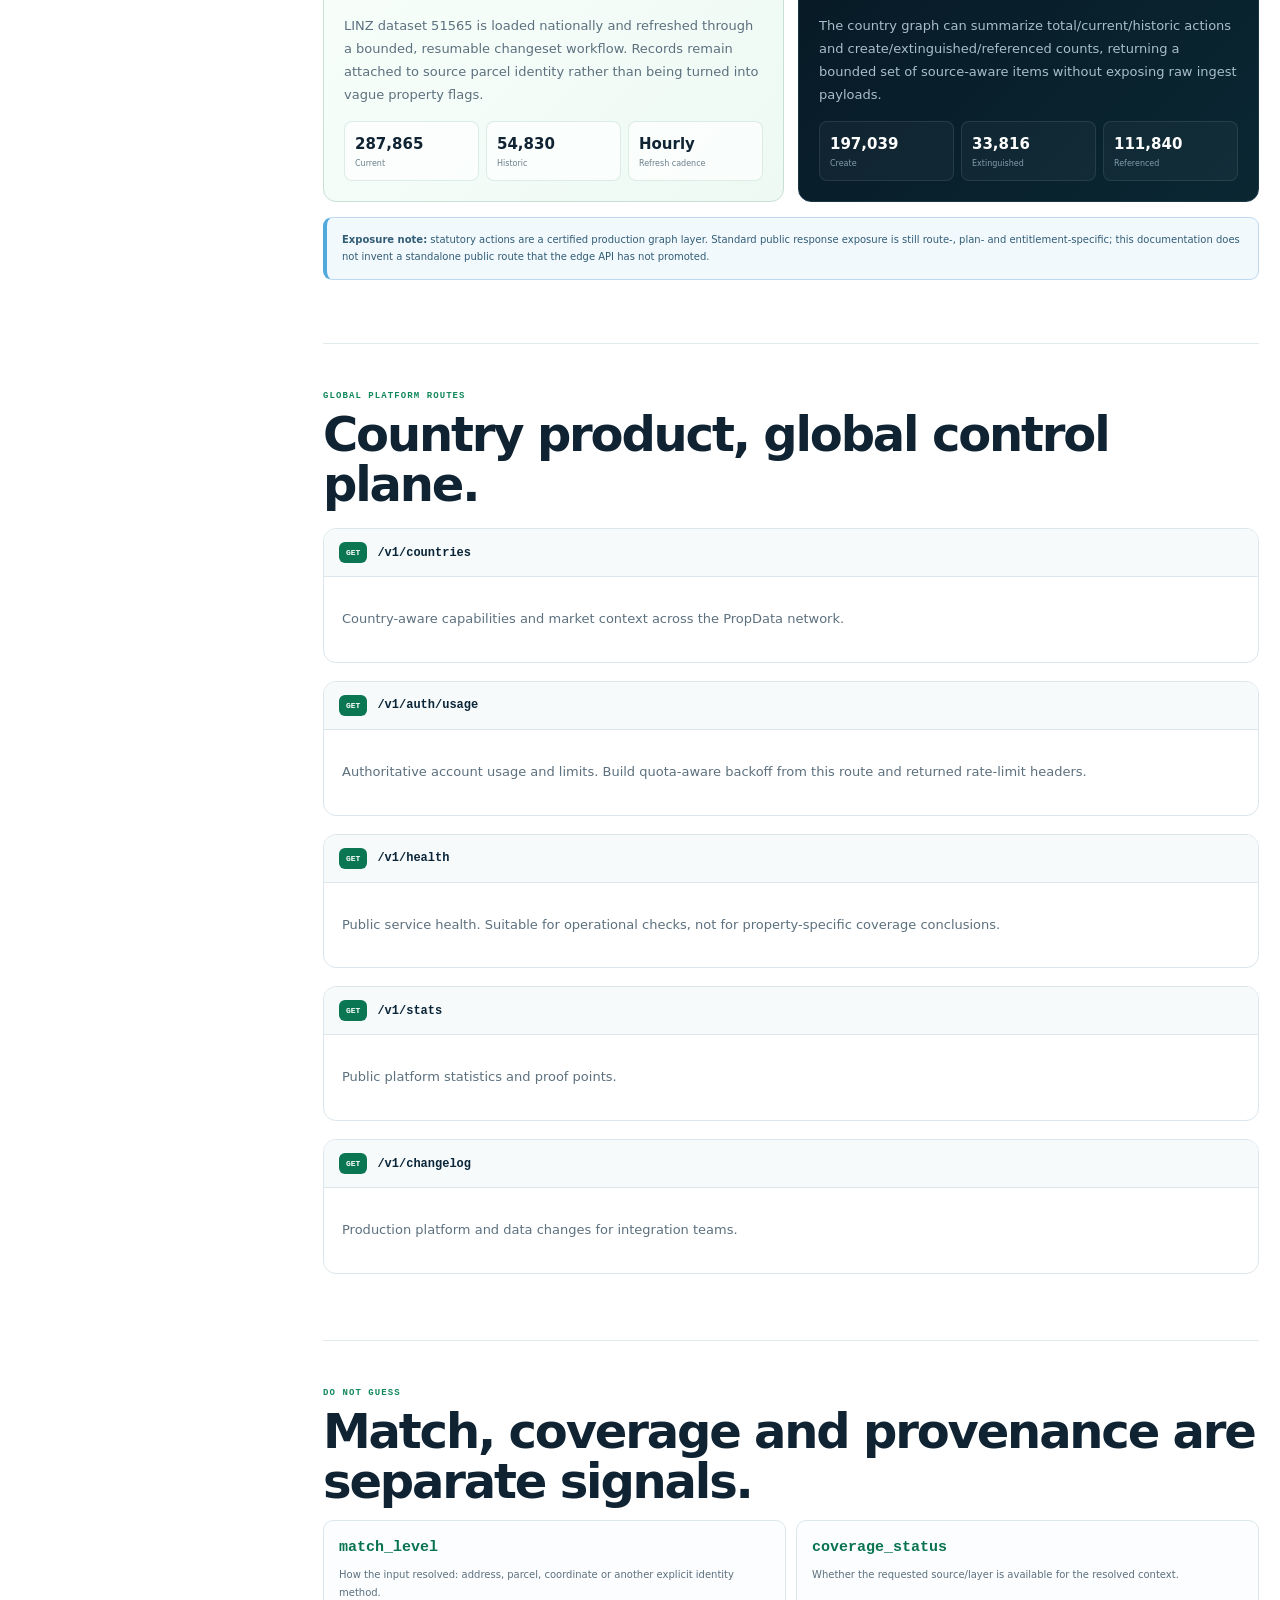
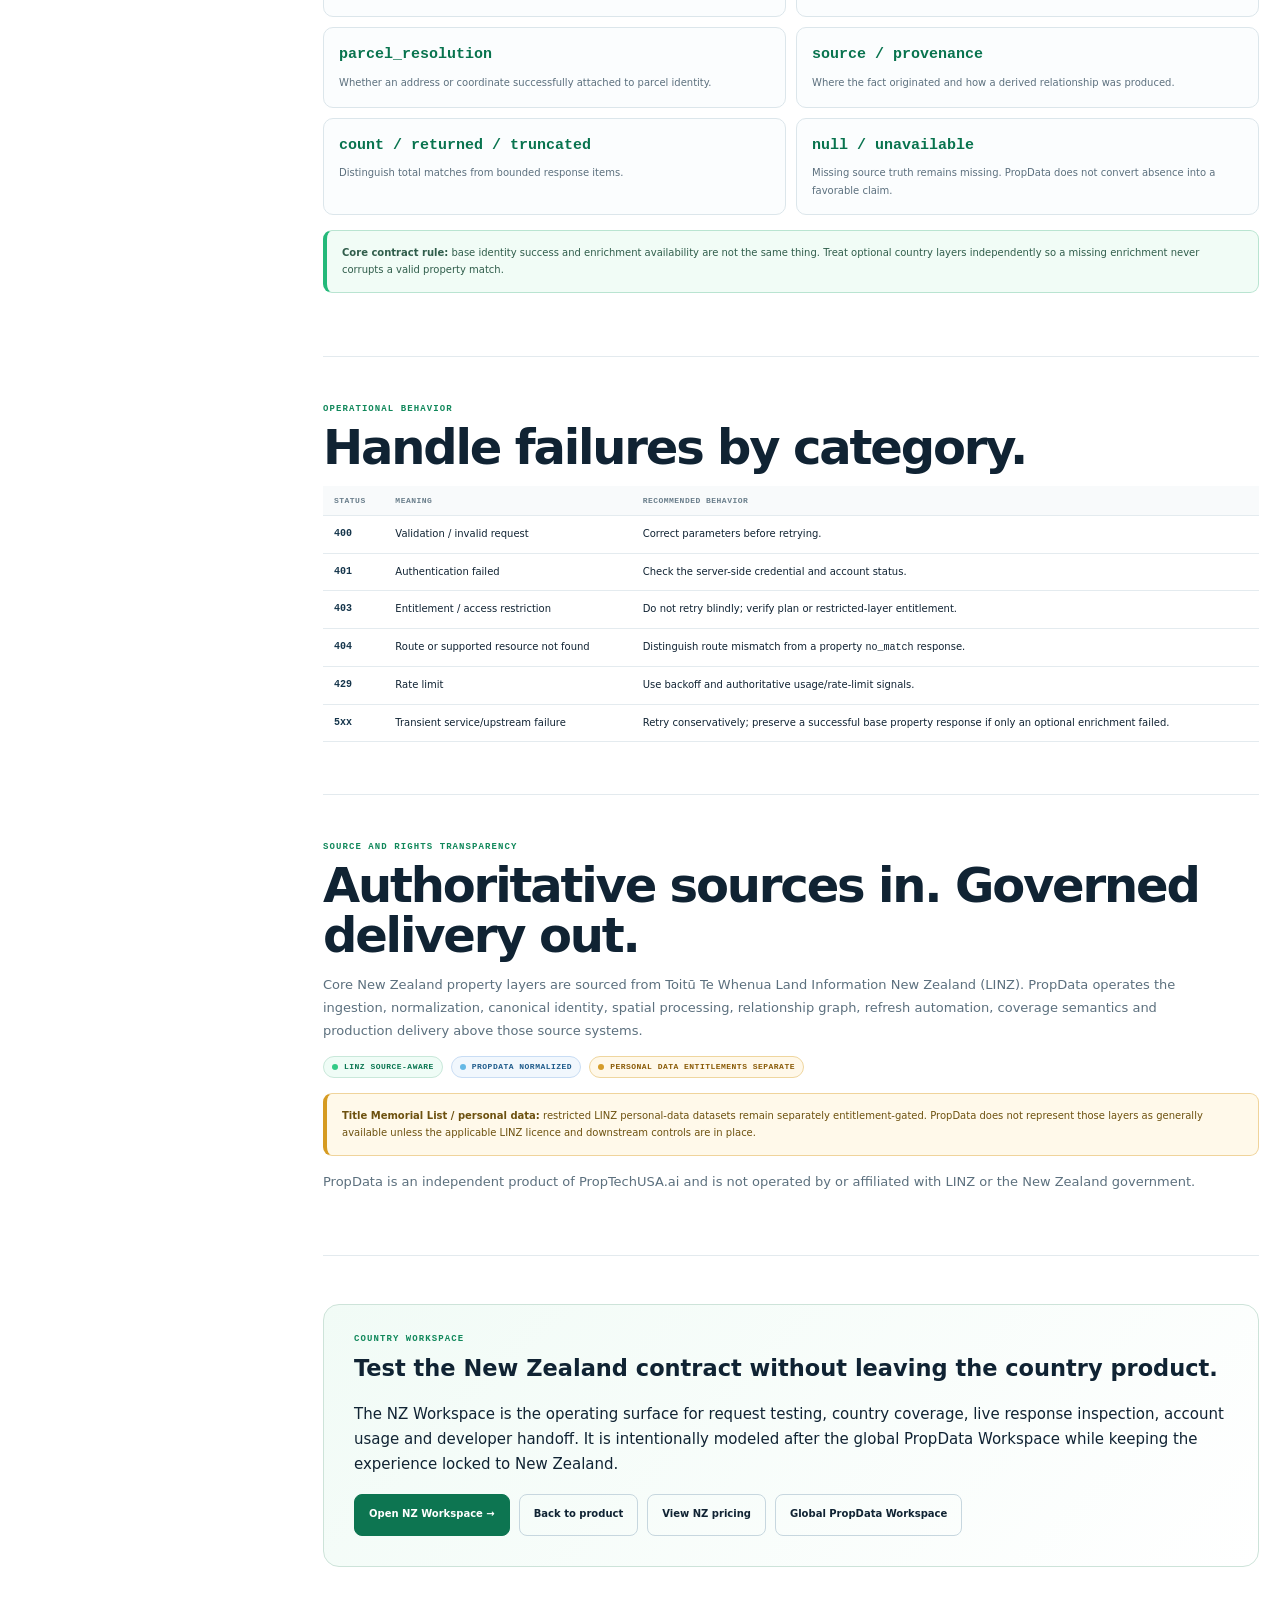
==== commit ab713554: "Elevate New Zealand API docs and capability reference" ====
--- a/docs/index.html
+++ b/docs/index.html
@@ -3,9 +3,9 @@
 <head>
   <meta charset="utf-8">
   <meta name="viewport" content="width=device-width,initial-scale=1,viewport-fit=cover">
-  <title>PropData New Zealand API Documentation | Parcels, Titles & Buildings</title>
-  <meta name="description" content="Developer documentation for PropData New Zealand: authoritative addresses, primary parcels, property titles, coordinate resolution, available geometry and 3,268,141 national LINZ building outlines.">
-  <meta name="robots" content="index,follow,max-image-preview:large">
+  <title>PropData New Zealand API Docs | Property, Titles, Buildings & Statutory Intelligence</title>
+  <meta name="description" content="Production documentation for PropData New Zealand: 3.04M primary parcels, 2.42M addresses, 2.45M titles, 3.27M building outlines, 3.82M building-parcel relationships and 342,695 LINZ parcel statutory actions.">
+  <meta name="robots" content="index,follow,max-image-preview:large,max-snippet:-1">
   <meta name="theme-color" content="#04101a">
   <link rel="canonical" href="https://nz.proptechusa.ai/docs">
   <link rel="icon" href="/favicon.svg" type="image/svg+xml">
@@ -15,55 +15,193 @@
   <meta property="og:locale" content="en_NZ">
   <meta property="og:site_name" content="PropData New Zealand">
   <meta property="og:title" content="PropData New Zealand API Documentation">
-  <meta property="og:description" content="Build on New Zealand's nationally complete address, parcel, title and 3.268M building-outline property graph.">
+  <meta property="og:description" content="One production contract for New Zealand property identity, parcels, titles, buildings, relationships and statutory intelligence.">
   <meta property="og:url" content="https://nz.proptechusa.ai/docs">
   <meta property="og:image" content="https://images.unsplash.com/photo-1763603341638-e1b6c3804ba9?auto=format&amp;fit=crop&amp;w=1600&amp;q=90">
   <meta name="twitter:card" content="summary_large_image">
-  <script type="application/ld+json">{"@context":"https://schema.org","@type":"TechArticle","headline":"PropData New Zealand API Documentation","url":"https://nz.proptechusa.ai/docs","dateModified":"2026-09-02","author":{"@type":"Organization","name":"PropTechUSA.ai","url":"https://proptechusa.ai/"},"about":{"@type":"SoftwareApplication","name":"PropData New Zealand Property Intelligence API","applicationCategory":"DeveloperApplication","areaServed":{"@type":"Country","name":"New Zealand"}}}</script>
+  <script type="application/ld+json">{"@context":"https://schema.org","@type":"TechArticle","headline":"PropData New Zealand API Documentation","url":"https://nz.proptechusa.ai/docs","dateModified":"2026-09-04","author":{"@type":"Organization","name":"PropTechUSA.ai","url":"https://proptechusa.ai/"},"about":{"@type":"WebAPI","name":"PropData New Zealand Property Intelligence API","areaServed":{"@type":"Country","name":"New Zealand"}}}</script>
+  <style>
+    :root{--docs-nav:260px;--docs-green:#5ee8a8;--docs-aqua:#6bdbff;--docs-night:#04101a;--docs-panel:#071925;--docs-line:#dbe4ea;--docs-ink:#102333;--docs-muted:#657887;--docs-soft:#f4f8fa;--docs-code:#06131f}
+    .docs-body{background:#fff;color:var(--docs-ink)}
+    .docs-body .site-header{position:sticky;top:0}
+    .docs-top{position:relative;overflow:hidden;padding:82px 0 68px;color:#fff;background:radial-gradient(circle at 80% 12%,rgba(94,232,168,.15),transparent 30%),radial-gradient(circle at 58% 76%,rgba(107,219,255,.11),transparent 32%),linear-gradient(135deg,#03101a,#071e2d 70%,#092b2b)}
+    .docs-top:after{content:"";position:absolute;right:-120px;bottom:-160px;width:520px;height:520px;border:1px solid rgba(94,232,168,.14);border-radius:50%;box-shadow:0 0 0 70px rgba(94,232,168,.025),0 0 0 140px rgba(94,232,168,.018)}
+    .docs-hero{position:relative;z-index:2;display:grid;grid-template-columns:1.15fr .85fr;gap:54px;align-items:end}
+    .docs-top h1{max-width:820px;margin:18px 0 18px;font-size:clamp(48px,6.5vw,82px);line-height:.94;letter-spacing:-.06em}
+    .docs-top h1 em{font-style:normal;color:var(--docs-green)}
+    .docs-top p{max-width:760px;margin:0;color:#b9cbd5;font-size:17px;line-height:1.75}
+    .docs-actions{display:flex;gap:10px;flex-wrap:wrap;margin-top:25px}.docs-actions a{min-height:44px;display:inline-flex;align-items:center;justify-content:center;padding:0 15px;border:1px solid rgba(255,255,255,.16);border-radius:9px;color:#eff9f5;font-weight:850;font-size:11px;background:rgba(255,255,255,.04)}.docs-actions a.primary{border-color:transparent;background:linear-gradient(135deg,#58e8aa,#23b875);color:#03140c}
+    .hero-contract{border:1px solid rgba(255,255,255,.13);border-radius:16px;background:rgba(3,14,23,.7);backdrop-filter:blur(16px);overflow:hidden;box-shadow:0 28px 70px rgba(0,0,0,.27)}
+    .hero-contract-head{display:flex;justify-content:space-between;gap:16px;padding:14px 16px;border-bottom:1px solid rgba(255,255,255,.09);font:850 9px/1 var(--mono);letter-spacing:.09em;color:#8ea9b8}.hero-contract-head b{color:var(--docs-green)}
+    .hero-contract-row{display:grid;grid-template-columns:1fr auto;gap:16px;padding:14px 16px;border-bottom:1px solid rgba(255,255,255,.07)}.hero-contract-row:last-child{border-bottom:0}.hero-contract-row span{display:block;color:#7892a2;font-size:9px;text-transform:uppercase;letter-spacing:.08em}.hero-contract-row strong{display:block;margin-top:3px;color:#f0f8fb;font-size:13px}.hero-contract-row code{align-self:center;color:#78edb7;font:800 11px var(--mono)}
+    .proof-strip{background:#fff;border-bottom:1px solid #dce5ea}.proof-grid{display:grid;grid-template-columns:repeat(7,1fr)}.proof{padding:20px 14px;border-right:1px solid #e0e7eb}.proof:last-child{border-right:0}.proof b{display:block;color:#071925;font-size:20px;letter-spacing:-.04em}.proof span{display:block;margin-top:3px;color:#70818d;font:750 8px/1.4 var(--mono);text-transform:uppercase;letter-spacing:.07em}
+    .docs-shell{display:grid;grid-template-columns:var(--docs-nav) minmax(0,1fr);gap:42px;padding:44px 0 90px}.docs-side{position:sticky;top:94px;align-self:start;max-height:calc(100vh - 114px);overflow:auto;padding:17px;border:1px solid #dce5ea;border-radius:14px;background:#fbfdfe}.docs-side b{display:block;margin:15px 9px 7px;color:#8595a1;font:900 8px/1 var(--mono);letter-spacing:.11em;text-transform:uppercase}.docs-side b:first-child{margin-top:2px}.docs-side a{display:block;padding:8px 9px;border-radius:7px;color:#536877;font-size:10px}.docs-side a:hover{background:#edf7f4;color:#08734e}.docs-side .workspace-link{margin-top:14px;border:1px solid #bde9d6;background:#effcf6;color:#08734e;font-weight:850;text-align:center}
+    .docs-main{min-width:0}.doc-section{padding:0 0 48px;margin:0 0 48px;border-bottom:1px solid #e3eaee;scroll-margin-top:100px}.doc-section:last-child{border-bottom:0}.doc-kicker{color:#11885b;font:900 9px/1 var(--mono);letter-spacing:.12em;text-transform:uppercase}.doc-section h2{margin:9px 0 13px;font-size:clamp(30px,4vw,48px);line-height:1.04;letter-spacing:-.045em}.doc-section h3{margin:26px 0 10px;font-size:18px}.doc-section p{max-width:900px;color:#5c707e;font-size:13px;line-height:1.75}.doc-section code{font-family:var(--mono)}
+    .status-line{display:flex;align-items:center;gap:8px;flex-wrap:wrap;margin:14px 0}.status-pill{display:inline-flex;align-items:center;gap:6px;padding:6px 8px;border-radius:999px;border:1px solid #c9e8da;background:#effcf6;color:#0b7652;font:850 8px/1 var(--mono);letter-spacing:.06em}.status-pill:before{content:"";width:6px;height:6px;border-radius:50%;background:#32ca86}.status-pill.graph{border-color:#c9ddf4;background:#f1f7fd;color:#1e5b8b}.status-pill.graph:before{background:#65b8e5}.status-pill.restricted{border-color:#efd69f;background:#fff8e9;color:#8a5b08}.status-pill.restricted:before{background:#d59c2a}
+    .contract-map{display:grid;grid-template-columns:repeat(4,1fr);gap:10px;margin-top:20px}.map-card{padding:17px;border:1px solid #dce6eb;border-radius:12px;background:#fff;box-shadow:0 8px 28px rgba(5,30,45,.04)}.map-card span{color:#11885b;font:900 8px var(--mono);letter-spacing:.09em}.map-card b{display:block;margin:8px 0 5px;color:#102333;font-size:13px}.map-card p{margin:0;color:#71838e;font-size:10px;line-height:1.55}
+    .quick-grid{display:grid;grid-template-columns:repeat(3,1fr);gap:12px}.quick-card{padding:18px;border:1px solid #dce6eb;border-radius:12px;background:#fff}.quick-card .method{display:inline-flex;padding:5px 7px;border-radius:6px;background:#0b7652;color:#fff;font:900 8px var(--mono)}.quick-card code{display:block;margin:13px 0 9px;color:#102333;font:800 10px/1.55 var(--mono);word-break:break-word}.quick-card p{margin:0;font-size:10px}
+    .code-block{position:relative;margin:14px 0;border:1px solid #173244;border-radius:12px;background:var(--docs-code);overflow:hidden}.code-head{display:flex;justify-content:space-between;align-items:center;gap:12px;padding:10px 13px;border-bottom:1px solid rgba(255,255,255,.08);color:#7692a3;font:800 8px var(--mono);letter-spacing:.08em}.copy-code{border:1px solid rgba(255,255,255,.12);border-radius:6px;background:rgba(255,255,255,.04);color:#9cecc5;padding:6px 8px;font:850 8px var(--mono);cursor:pointer}.code-block pre{margin:0;padding:17px;overflow:auto;color:#d6e7ef;font:11px/1.75 var(--mono);white-space:pre-wrap;word-break:break-word}.code-block .g{color:#7ef0b8}.code-block .b{color:#7dd3fc}.code-block .d{color:#7992a1}
+    .endpoint-index{display:grid;grid-template-columns:repeat(2,1fr);gap:12px;margin:18px 0 6px}.endpoint-card{display:flex;flex-direction:column;padding:18px;border:1px solid #dce6eb;border-radius:13px;background:#fff;box-shadow:0 8px 25px rgba(4,29,43,.035)}.endpoint-card:hover{border-color:#a8d9c4;box-shadow:0 16px 38px rgba(5,40,28,.07)}.endpoint-top{display:flex;align-items:center;gap:9px}.verb{display:inline-flex;padding:6px 7px;border-radius:6px;background:#0b7652;color:#fff;font:900 8px var(--mono)}.endpoint-path{color:#0b2132;font:850 11px/1.5 var(--mono);word-break:break-word}.endpoint-card p{flex:1;margin:11px 0 12px;font-size:10px;line-height:1.6}.endpoint-meta{display:flex;gap:6px;flex-wrap:wrap}.endpoint-meta span{padding:5px 7px;border-radius:999px;background:#f2f6f8;color:#647886;font:800 8px/1 var(--mono)}
+    .endpoint-detail{margin:18px 0;border:1px solid #dce6eb;border-radius:13px;overflow:hidden}.endpoint-detail-head{display:flex;align-items:center;gap:10px;padding:13px 15px;background:#f7fafb;border-bottom:1px solid #dce6eb}.endpoint-detail-head code{font:850 12px var(--mono);color:#0a2538}.endpoint-detail-body{padding:18px}.param-table{width:100%;border-collapse:collapse;margin:13px 0 4px}.param-table th,.param-table td{padding:10px 11px;border-bottom:1px solid #e4ebef;text-align:left;vertical-align:top;font-size:10px}.param-table th{color:#6a7e8b;background:#f8fafb;font:850 8px var(--mono);text-transform:uppercase;letter-spacing:.06em}.param-table td:first-child{font-family:var(--mono);color:#15354b;font-weight:800}
+    .layer-grid{display:grid;grid-template-columns:repeat(3,1fr);gap:12px}.layer-card{padding:18px;border:1px solid #dce6eb;border-radius:12px;background:#fff}.layer-card .layer-no{color:#149064;font:900 8px var(--mono);letter-spacing:.08em}.layer-card h3{margin:9px 0 7px;font-size:15px}.layer-card p{margin:0;font-size:10px}.layer-card strong{display:block;margin-top:11px;color:#102333;font-size:18px;letter-spacing:-.03em}.layer-card small{display:block;margin-top:3px;color:#72838e;font-size:9px}
+    .legal-grid{display:grid;grid-template-columns:1fr 1fr;gap:14px}.legal-card{padding:20px;border-radius:13px;border:1px solid #c8dfd3;background:linear-gradient(135deg,#f8fffb,#eef9f4)}.legal-card.dark{border-color:#183646;background:linear-gradient(135deg,#071925,#0a2732);color:#fff}.legal-card h3{margin:6px 0 9px}.legal-card.dark p{color:#a8beca}.legal-stat{display:grid;grid-template-columns:repeat(3,1fr);gap:7px;margin-top:15px}.legal-stat div{padding:10px;border:1px solid rgba(40,127,90,.14);border-radius:8px;background:rgba(255,255,255,.64)}.legal-card.dark .legal-stat div{border-color:rgba(255,255,255,.09);background:rgba(255,255,255,.035)}.legal-stat b{display:block;font-size:15px}.legal-stat span{display:block;color:#6a7f8b;font-size:8px}.legal-card.dark .legal-stat span{color:#829dac}
+    .notice{margin:15px 0;padding:14px 15px;border:1px solid #b9e4d1;border-left:4px solid #24b97a;border-radius:9px;background:#f1fcf6;color:#305d4b;font-size:10px;line-height:1.65}.notice.warn{border-color:#f0d49b;border-left-color:#d69b21;background:#fff9ea;color:#6d510f}.notice.blue{border-color:#bdd9ef;border-left-color:#52a9db;background:#f2f9fd;color:#315c76}
+    .semantics-grid{display:grid;grid-template-columns:repeat(2,1fr);gap:10px}.semantic{padding:15px;border:1px solid #dce6eb;border-radius:10px;background:#fbfdfe}.semantic code{display:block;margin-bottom:6px;color:#08734e;font-weight:900}.semantic p{margin:0;font-size:10px}
+    .footer-cta{padding:30px;border:1px solid #cde3d9;border-radius:16px;background:linear-gradient(135deg,#f1fbf6,#fff)}.footer-cta h2{margin:6px 0 10px}.footer-cta-actions{display:flex;gap:9px;flex-wrap:wrap;margin-top:17px}.footer-cta-actions a{display:inline-flex;min-height:42px;align-items:center;padding:0 14px;border:1px solid #c7d7df;border-radius:8px;font-size:10px;font-weight:850}.footer-cta-actions a.primary{border-color:#0d7551;background:#0d7551;color:#fff}
+    @media(max-width:1050px){.docs-hero{grid-template-columns:1fr}.hero-contract{max-width:720px}.proof-grid{grid-template-columns:repeat(4,1fr)}.docs-shell{grid-template-columns:1fr}.docs-side{position:static;max-height:none;display:none}.contract-map{grid-template-columns:repeat(2,1fr)}}
+    @media(max-width:720px){.docs-top{padding:58px 0 50px}.proof-grid{grid-template-columns:repeat(2,1fr)}.quick-grid,.endpoint-index,.layer-grid,.legal-grid,.semantics-grid{grid-template-columns:1fr}.param-table{display:block;overflow-x:auto}.hero-contract{display:none}.docs-shell{padding-top:30px}.doc-section{padding-bottom:34px;margin-bottom:34px}}
+  </style>
 </head>
 <body class="docs-body">
+  <a class="skip-link" href="#docs-main">Skip to documentation</a>
   <header class="site-header" id="site-header">
     <div class="wrap nav-shell">
-      <a class="brand" href="/"><img src="/favicon.svg" alt=""><span class="brand-copy"><strong>PropData</strong><small>NEW ZEALAND DOCS</small></span></a>
+      <a class="brand" href="/" aria-label="PropData New Zealand home"><img src="/favicon.svg" alt=""><span class="brand-copy"><strong>PropData</strong><small>NEW ZEALAND · API DOCS</small></span></a>
       <button class="menu-toggle" id="menu-toggle" aria-label="Open navigation" aria-expanded="false"><span></span><span></span><span></span></button>
-      <nav class="nav-links" id="primary-nav"><a href="/">Product</a><a href="#quickstart">Quick start</a><a href="#property">Property</a><a href="#titles">Titles</a><a href="#buildings">Buildings</a><a href="#sources">Sources</a></nav>
-      <div class="nav-actions"><a class="nav-cta" href="/#pricing">Get API Access</a></div>
+      <nav class="nav-links" id="primary-nav" aria-label="Primary navigation"><a href="/">Product</a><a href="#endpoints">Endpoints</a><a href="#graph">Property graph</a><a href="#semantics">Semantics</a><a href="/workspace">Workspace</a></nav>
+      <div class="nav-actions"><a class="nav-cta" href="/workspace">Open Workspace</a></div>
     </div>
   </header>
 
-  <section class="docs-top"><div class="wrap"><div class="eyebrow"><i></i> NEW ZEALAND · DEVELOPER DOCUMENTATION</div><h1>Build on the NZ property graph.</h1><p>Addresses, primary parcels, title relationships, coordinate resolution and source-aware geospatial intelligence through one production PropData contract.</p></div></section>
-
-  <div class="wrap docs-layout">
-    <aside class="docs-nav"><b>Start</b><a href="#overview">Overview</a><a href="#quickstart">Quick start</a><a href="#auth">Authentication</a><b>Property</b><a href="#property">Address / parcel lookup</a><a href="#location">Coordinates</a><a href="#titles">Title graph</a><a href="#geometry">Parcel geometry</a><a href="#buildings">Building outlines</a><b>Platform</b><a href="#countries">Countries</a><a href="#health">Health</a><a href="#stats">Stats</a><a href="#changelog">Changelog</a><b>Contract</b><a href="#semantics">Coverage semantics</a><a href="#errors">Errors</a><a href="#sources">Sources</a></aside>
-    <main class="docs-content">
-      <section class="docs-section" id="overview"><h2>Overview</h2><p>PropData New Zealand normalizes authoritative New Zealand property-source layers into a country-aware property contract. The current national graph contains <strong>3,040,571 primary parcels</strong>, <strong>2,424,415 authoritative addresses</strong>, <strong>2,450,998 property titles</strong>, <strong>2,988,279 title↔parcel associations</strong>, and <strong>3,268,141 LINZ building outlines</strong>. All five national source baselines are complete.</p><div class="docs-code">ADDRESS → PRIMARY PARCEL → PARCEL GEOMETRY → PROPERTY TITLES → TITLE RELATIONSHIPS → BUILDING OUTLINES → PROPERTY INTELLIGENCE</div><div class="notice">The national address, parcel, title, title↔parcel and building-outline source baselines are complete. Individual property responses remain source-aware: a national source baseline being complete does not imply that every property has every optional relationship or enrichment field.</div></section>
-
-      <section class="docs-section" id="quickstart"><h2>Quick start</h2><p>Use <code>country=NZ</code> on New Zealand property requests.</p><h3>Address</h3><div class="docs-code">GET /v1/property?country=NZ&amp;address=221%2F66%20Mabey%20Road%2C%20Avalon%2C%20Lower%20Hutt</div><h3>Primary parcel</h3><div class="docs-code">GET /v1/property?country=NZ&amp;parcel=3818618</div><h3>Coordinates</h3><div class="docs-code">GET /v1/property/by-location?country=NZ&amp;lat=-41.1886269490596&amp;lng=174.943031500008</div><p>The Mabey Road record is a verified production-graph canary: address ID <code>2064090</code>, primary parcel <code>3818618</code>, appellation <code>Lot 1 DP 90132</code>, Wellington land district.</p></section>
-
-      <section class="docs-section" id="auth"><h2>Authentication</h2><p>Direct PropData requests use an API key supplied in the <code>x-api-key</code> header. Keep direct production keys server-side.</p><div class="docs-code">curl "https://propdata-api-worker.sales-fd3.workers.dev/v1/property?country=NZ&amp;parcel=3818618" \
-  -H "x-api-key: $PROPDATA_API_KEY"</div><p>RapidAPI subscriptions use RapidAPI marketplace credentials once the New Zealand listing is promoted. Direct PropData keys and RapidAPI credentials are separate.</p></section>
-
-      <section class="docs-section" id="property"><h2>Property lookup</h2><div class="endpoint"><div class="endpoint-head"><span class="method">GET</span><span class="path">/v1/property</span></div><div style="padding:16px"><p>Resolve a New Zealand property by authoritative address or primary parcel identifier.</p><table class="table"><thead><tr><th>Parameter</th><th>Required</th><th>Description</th></tr></thead><tbody><tr><td><code>country</code></td><td>yes</td><td>Use <code>NZ</code>.</td></tr><tr><td><code>address</code></td><td>one input</td><td>Full NZ address. Use instead of <code>parcel</code>.</td></tr><tr><td><code>parcel</code></td><td>one input</td><td>LINZ primary parcel ID such as <code>3818618</code>.</td></tr></tbody></table></div></div><p>Parcel-level output can include fields such as:</p><div class="docs-code">{
-  "country_code": "NZ",
-  "match_level": "parcel_id",
-  "coverage_status": "live_enriched",
-  "parcel": {
-    "global_parcel_id": "NZ:LINZ_PARCEL:3818618",
-    "parcel_id": "3818618",
-    "appellation": "Lot 1 DP 90132",
-    "land_district": "Wellington",
-    "calc_area": 35805,
-    "survey_area": 35804,
-    "titles": ["1006231", "1007115", "1011310"],
-    "geometry": { "type": "Polygon" },
-    "bbox": [174.940499917, -41.1891889320649, 174.944342467, -41.1871139320649],
-    "source": "Toitū Te Whenua LINZ"
+  <section class="docs-top">
+    <div class="wrap docs-hero">
+      <div>
+        <div class="eyebrow"><i></i> PRODUCTION CONTRACT · NEW ZEALAND / AOTEAROA</div>
+        <h1>Build on the <em>national property graph.</em></h1>
+        <p>Authoritative address resolution, primary parcels, cadastral geometry, property titles, title↔parcel relationships, building footprints, building↔parcel relationships and parcel statutory intelligence—delivered through the PropData global API with New Zealand-native identifiers and provenance intact.</p>
+        <div class="docs-actions"><a class="primary" href="/workspace">Launch NZ Workspace →</a><a href="#quickstart">Quick start</a><a href="/#pricing">Get API access</a></div>
+      </div>
+      <aside class="hero-contract" aria-label="New Zealand API contract">
+        <div class="hero-contract-head"><span>COUNTRY CONTRACT</span><b>PRODUCTION</b></div>
+        <div class="hero-contract-row"><div><span>Country lock</span><strong>New Zealand / Aotearoa</strong></div><code>NZ</code></div>
+        <div class="hero-contract-row"><div><span>Primary API</span><strong>Global PropData edge contract</strong></div><code>/v1</code></div>
+        <div class="hero-contract-row"><div><span>Source backbone</span><strong>Toitū Te Whenua LINZ</strong></div><code>LINZ</code></div>
+        <div class="hero-contract-row"><div><span>Delivery</span><strong>REST · MCP · bulk · custom</strong></div><code>LIVE</code></div>
+      </aside>
+    </div>
+  </section>
+
+  <section class="proof-strip" aria-label="Production graph counts"><div class="wrap proof-grid">
+    <div class="proof"><b>3,040,571</b><span>Primary parcels</span></div>
+    <div class="proof"><b>2,424,415</b><span>Addresses</span></div>
+    <div class="proof"><b>2,450,998</b><span>Property titles</span></div>
+    <div class="proof"><b>2,988,279</b><span>Title ↔ parcel</span></div>
+    <div class="proof"><b>3,268,141</b><span>Building outlines</span></div>
+    <div class="proof"><b>3,820,845</b><span>Building ↔ parcel</span></div>
+    <div class="proof"><b>342,695</b><span>Statutory actions</span></div>
+  </div></section>
+
+  <div class="wrap docs-shell">
+    <aside class="docs-side" aria-label="Documentation navigation">
+      <b>Start</b><a href="#overview">Architecture</a><a href="#quickstart">Quick start</a><a href="#auth">Authentication</a>
+      <b>REST surface</b><a href="#endpoints">Endpoint index</a><a href="#property">Property</a><a href="#full-enrich">Full Enrich</a><a href="#location">Coordinates</a><a href="#platform">Platform</a>
+      <b>NZ graph</b><a href="#graph">Graph layers</a><a href="#titles">Titles</a><a href="#buildings">Buildings</a><a href="#statutory">Statutory actions</a>
+      <b>Contract</b><a href="#semantics">Coverage semantics</a><a href="#errors">Errors</a><a href="#sources">Sources & rights</a>
+      <a class="workspace-link" href="/workspace">Open NZ Workspace →</a>
+    </aside>
+
+    <main class="docs-main" id="docs-main">
+      <section class="doc-section" id="overview">
+        <div class="doc-kicker">Country API architecture</div><h2>One global edge. One deep New Zealand contract.</h2>
+        <p>PropData keeps one global API surface while preserving country-native data models underneath it. New Zealand requests carry <code>country=NZ</code>; the resolver then routes into New Zealand-specific property identity, title, cadastral and physical-improvement intelligence. The country site and workspace are the focused developer experience for that market—not a separate disconnected backend.</p>
+        <div class="contract-map">
+          <article class="map-card"><span>01 · RESOLVE</span><b>Address / parcel / coordinates</b><p>Resolve the input against authoritative New Zealand identity instead of forcing a U.S. parcel convention.</p></article>
+          <article class="map-card"><span>02 · CONNECT</span><b>Parcel ↔ title ↔ building</b><p>Preserve the many-to-many title graph and spatial building relationships around the verified parcel.</p></article>
+          <article class="map-card"><span>03 · ENRICH</span><b>Country-native context</b><p>Attach available geometry, derived physical context and legal/statutory layers with independent coverage states.</p></article>
+          <article class="map-card"><span>04 · DELIVER</span><b>REST · MCP · bulk · custom</b><p>Use the same governed PropData account and provenance rules across delivery modes.</p></article>
+        </div>
+        <div class="notice blue"><strong>Blueprint:</strong> this is the country pattern moving forward—<code>global PropData API → country adapter → country website → country docs → country workspace</code>. The global product stays unified while each mature market gets a genuinely deep local developer experience.</div>
+      </section>
+
+      <section class="doc-section" id="quickstart">
+        <div class="doc-kicker">First request</div><h2>Three ways into one property.</h2>
+        <div class="quick-grid">
+          <article class="quick-card"><span class="method">GET</span><code>/v1/property?country=NZ&amp;parcel=3818618</code><p>Resolve an exact LINZ primary parcel identifier.</p></article>
+          <article class="quick-card"><span class="method">GET</span><code>/v1/property?country=NZ&amp;address=221%2F66%20Mabey%20Road%2C%20Avalon%2C%20Lower%20Hutt</code><p>Resolve an authoritative New Zealand address into property identity.</p></article>
+          <article class="quick-card"><span class="method">GET</span><code>/v1/property/by-location?country=NZ&amp;lat=-41.1886269490596&amp;lng=174.943031500008</code><p>Resolve a WGS84 coordinate into the containing property context.</p></article>
+        </div>
+        <div class="code-block"><div class="code-head"><span>CURL · VERIFIED MABEY ROAD CANARY</span><button class="copy-code" type="button">COPY</button></div><pre>curl "https://propdata-api-worker.sales-fd3.workers.dev/v1/property?country=NZ&amp;parcel=3818618&amp;enrich=full" \
+  -H "x-api-key: $PROPDATA_API_KEY"</pre></div>
+        <p>The production canary resolves parcel <code>3818618</code>, appellation <code>Lot 1 DP 90132</code>, Wellington land district. Examples show verified graph concepts; the returned payload remains the authority for the exact fields available to your account and route.</p>
+      </section>
+
+      <section class="doc-section" id="auth">
+        <div class="doc-kicker">Authentication</div><h2>Credentials stay server-side.</h2>
+        <p>Direct REST uses the <code>x-api-key</code> header. Production keys belong in server-side secrets or environment variables—not URLs, browser bundles, screenshots, analytics, or repositories. The NZ Workspace is an account/developer tool and only sends a key after the user explicitly connects one for the session.</p>
+        <div class="code-block"><div class="code-head"><span>ENVIRONMENT</span><button class="copy-code" type="button">COPY</button></div><pre>PROPDATA_API_KEY=pd_live_...
+PROPDATA_API_BASE=https://propdata-api-worker.sales-fd3.workers.dev</pre></div>
+        <div class="notice"><strong>MCP is different.</strong> PropData MCP uses OAuth in compatible clients. Do not paste a static REST API key into an MCP authorization flow.</div>
+      </section>
+
+      <section class="doc-section" id="endpoints">
+        <div class="doc-kicker">Customer-safe REST surface</div><h2>The routes New Zealand developers actually need.</h2>
+        <p>These are the public PropData routes used by the country experience. Internal database RPCs, ingest functions, checkpoints, source tables and service-role operations are intentionally not public API endpoints.</p>
+        <div class="endpoint-index">
+          <article class="endpoint-card"><div class="endpoint-top"><span class="verb">GET</span><code class="endpoint-path">/v1/property</code></div><p>Primary property resolver for NZ address or parcel input. Add <code>enrich=full</code> for deeper country-aware enrichment where entitled.</p><div class="endpoint-meta"><span>AUTH</span><span>NZ</span><span>IDENTITY</span></div></article>
+          <article class="endpoint-card"><div class="endpoint-top"><span class="verb">GET</span><code class="endpoint-path">/v1/property/by-location</code></div><p>WGS84 coordinate → parcel/property context with explicit spatial match semantics.</p><div class="endpoint-meta"><span>AUTH</span><span>NZ</span><span>SPATIAL</span></div></article>
+          <article class="endpoint-card"><div class="endpoint-top"><span class="verb">GET</span><code class="endpoint-path">/v1/property/by-location/coverage-check</code></div><p>Probe coordinate coverage before relying on a property-by-location workflow.</p><div class="endpoint-meta"><span>AUTH</span><span>COVERAGE</span></div></article>
+          <article class="endpoint-card"><div class="endpoint-top"><span class="verb">GET</span><code class="endpoint-path">/v1/countries</code></div><p>Discover the country-aware framework and supported market capabilities.</p><div class="endpoint-meta"><span>GLOBAL</span><span>CAPABILITIES</span></div></article>
+          <article class="endpoint-card"><div class="endpoint-top"><span class="verb">GET</span><code class="endpoint-path">/v1/auth/usage</code></div><p>Authoritative account usage and current limits for quota-aware applications.</p><div class="endpoint-meta"><span>AUTH</span><span>ACCOUNT</span></div></article>
+          <article class="endpoint-card"><div class="endpoint-top"><span class="verb">GET</span><code class="endpoint-path">/v1/health</code></div><p>Public production service health for operational checks.</p><div class="endpoint-meta"><span>PUBLIC</span><span>OPS</span></div></article>
+          <article class="endpoint-card"><div class="endpoint-top"><span class="verb">GET</span><code class="endpoint-path">/v1/stats</code></div><p>Public platform-level proof and service statistics. Do not substitute global stats for property-level coverage.</p><div class="endpoint-meta"><span>PUBLIC</span><span>OPS</span></div></article>
+          <article class="endpoint-card"><div class="endpoint-top"><span class="verb">GET</span><code class="endpoint-path">/v1/changelog</code></div><p>Production API and data-platform changes for integration teams.</p><div class="endpoint-meta"><span>PUBLIC</span><span>RELEASES</span></div></article>
+        </div>
+      </section>
+
+      <section class="doc-section" id="property">
+        <div class="doc-kicker">Property identity</div><h2><code>GET /v1/property</code></h2>
+        <div class="status-line"><span class="status-pill">PRODUCTION</span><span class="status-pill graph">COUNTRY-AWARE</span></div>
+        <p>Resolve a New Zealand property by authoritative address or LINZ primary parcel identifier. Use one clear identity method per request.</p>
+        <div class="endpoint-detail"><div class="endpoint-detail-head"><span class="verb">GET</span><code>/v1/property</code></div><div class="endpoint-detail-body"><table class="param-table"><thead><tr><th>Parameter</th><th>Required</th><th>Purpose</th></tr></thead><tbody><tr><td>country</td><td>yes</td><td>Use <code>NZ</code>.</td></tr><tr><td>address</td><td>one input</td><td>New Zealand address to resolve. Do not combine with a conflicting parcel ID.</td></tr><tr><td>parcel</td><td>one input</td><td>LINZ primary parcel ID such as <code>3818618</code>.</td></tr><tr><td>enrich</td><td>optional</td><td>Use <code>full</code> for deeper country enrichment where available to the account.</td></tr></tbody></table></div></div>
+        <div class="code-block"><div class="code-head"><span>ILLUSTRATIVE RESPONSE ENVELOPE</span><button class="copy-code" type="button">COPY</button></div><pre>{
+  <span class="b">"country_code"</span>: <span class="g">"NZ"</span>,
+  <span class="b">"match_level"</span>: <span class="g">"parcel_id"</span>,
+  <span class="b">"coverage_status"</span>: <span class="g">"live_enriched"</span>,
+  <span class="b">"property"</span>: {
+    <span class="d">"..."</span>: <span class="g">"route-supported NZ fields"</span>
   }
-}</div><div class="notice warn">The example documents verified fields from the normalized graph. Exact response size and title truncation are implementation-dependent; read count/truncation metadata when provided rather than assuming an unbounded title array.</div></section>
-
-      <section class="docs-section" id="location"><h2>Coordinates → property</h2><div class="endpoint"><div class="endpoint-head"><span class="method">GET</span><span class="path">/v1/property/by-location</span></div><div style="padding:16px"><table class="table"><thead><tr><th>Parameter</th><th>Required</th><th>Description</th></tr></thead><tbody><tr><td><code>country</code></td><td>yes</td><td><code>NZ</code></td></tr><tr><td><code>lat</code></td><td>yes</td><td>WGS84 latitude.</td></tr><tr><td><code>lng</code></td><td>yes</td><td>WGS84 longitude.</td></tr></tbody></table></div></div><div class="docs-code">GET /v1/property/by-location?country=NZ&amp;lat=-41.1886269490596&amp;lng=174.943031500008</div><p>Coordinate resolution is designed to attach spatial property context without pretending that every point maps to an exact address string.</p></section>
-
-      <section class="docs-section" id="titles"><h2>Property title graph</h2><p>The title layer is not a scraped ownership blob. PropData maintains national title records and explicit title↔parcel associations from LINZ.</p><table class="table"><thead><tr><th>Layer</th><th>Rows</th><th>Status</th></tr></thead><tbody><tr><td>Property titles</td><td>2,450,998</td><td>National baseline complete</td></tr><tr><td>Title↔parcel associations</td><td>2,988,279</td><td>National baseline complete</td></tr><tr><td>Building outlines</td><td>3,268,141</td><td>National baseline complete</td></tr></tbody></table><p>Verified title records attached to the Mabey Road parcel include fields such as:</p><div class="docs-code">{
+}</pre></div>
+        <div class="notice"><strong>Fail-open enrichment, fail-closed facts.</strong> A valid property result should survive an optional layer failure. Missing or unavailable downstream facts remain unavailable; PropData does not invent a substitute.</div>
+      </section>
+
+      <section class="doc-section" id="full-enrich">
+        <div class="doc-kicker">Deep country response</div><h2>Full Enrich connects the graph.</h2>
+        <div class="status-line"><span class="status-pill">PRODUCTION</span><span class="status-pill graph">LAYER-SPECIFIC</span></div>
+        <p>New Zealand Full Enrich is backed by the same canonical parcel and title identity used by the base resolver, plus country enrichment that can include building relationships and derived physical context. Response exposure is route-, plan- and entitlement-specific.</p>
+        <div class="code-block"><div class="code-head"><span>REQUEST</span><button class="copy-code" type="button">COPY</button></div><pre>GET /v1/property?country=NZ&amp;parcel=3818618&amp;enrich=full</pre></div>
+        <div class="layer-grid">
+          <article class="layer-card"><span class="layer-no">IDENTITY</span><h3>Parcel + cadastral context</h3><p>Native parcel ID, appellation, land district, area, topology and available geometry.</p></article>
+          <article class="layer-card"><span class="layer-no">LEGAL IDENTITY</span><h3>Title graph</h3><p>Property titles plus explicit title↔parcel associations, including multi-title and unit-title contexts.</p></article>
+          <article class="layer-card"><span class="layer-no">PHYSICAL</span><h3>Building relationships</h3><p>National building outlines spatially linked to parcels with relationship method, overlap and provenance.</p></article>
+        </div>
+      </section>
+
+      <section class="doc-section" id="location">
+        <div class="doc-kicker">Spatial identity</div><h2>Coordinates → property.</h2>
+        <div class="endpoint-detail"><div class="endpoint-detail-head"><span class="verb">GET</span><code>/v1/property/by-location</code></div><div class="endpoint-detail-body"><table class="param-table"><thead><tr><th>Parameter</th><th>Required</th><th>Purpose</th></tr></thead><tbody><tr><td>country</td><td>yes</td><td><code>NZ</code></td></tr><tr><td>lat</td><td>yes</td><td>WGS84 latitude.</td></tr><tr><td>lng</td><td>yes</td><td>WGS84 longitude.</td></tr></tbody></table></div></div>
+        <div class="code-block"><div class="code-head"><span>MABEY ROAD COORDINATE CANARY</span><button class="copy-code" type="button">COPY</button></div><pre>GET /v1/property/by-location?country=NZ&amp;lat=-41.1886269490596&amp;lng=174.943031500008</pre></div>
+        <p>Coordinate resolution attaches spatial property context without pretending every point has an exact address record. Use the returned match and coverage signals independently.</p>
+        <h3>Coverage probe</h3><div class="code-block"><div class="code-head"><span>PRE-FLIGHT</span><button class="copy-code" type="button">COPY</button></div><pre>GET /v1/property/by-location/coverage-check?country=NZ&amp;lat=-41.1886269490596&amp;lng=174.943031500008</pre></div>
+      </section>
+
+      <section class="doc-section" id="graph">
+        <div class="doc-kicker">Production country graph</div><h2>Seven national layers, one property identity.</h2>
+        <p>The backend is deliberately richer than a single endpoint table. These are production graph capabilities currently loaded for New Zealand; direct REST exposure remains governed by the public contract above.</p>
+        <div class="layer-grid">
+          <article class="layer-card"><span class="layer-no">01</span><h3>Authoritative addresses</h3><p>LINZ address identity, locality structure, lifecycle and coordinates.</p><strong>2,424,415</strong><small>baseline complete</small></article>
+          <article class="layer-card"><span class="layer-no">02</span><h3>Primary parcels</h3><p>Parcel identity, cadastral attributes and available geometry.</p><strong>3,040,571</strong><small>baseline complete</small></article>
+          <article class="layer-card"><span class="layer-no">03</span><h3>Property titles</h3><p>Title status, type, dates, estate description and source context.</p><strong>2,450,998</strong><small>baseline complete</small></article>
+          <article class="layer-card"><span class="layer-no">04</span><h3>Title ↔ parcel</h3><p>Explicit many-to-many associations between legal title identity and cadastral parcels.</p><strong>2,988,279</strong><small>baseline complete</small></article>
+          <article class="layer-card"><span class="layer-no">05</span><h3>Building outlines</h3><p>LINZ footprints with capture and imagery provenance where published.</p><strong>3,268,141</strong><small>baseline complete</small></article>
+          <article class="layer-card"><span class="layer-no">06</span><h3>Building ↔ parcel</h3><p>Derived spatial relationships using overlap geometry and New Zealand metric CRS handling.</p><strong>3,820,845</strong><small>relationship graph complete</small></article>
+          <article class="layer-card"><span class="layer-no">07</span><h3>Parcel statutory actions</h3><p>Current and historic LINZ/Landonline parcel actions normalized into legal/statutory intelligence.</p><strong>342,695</strong><small>baseline complete · automated refresh</small></article>
+        </div>
+      </section>
+
+      <section class="doc-section" id="titles">
+        <div class="doc-kicker">Legal property identity</div><h2>Titles stay relational.</h2>
+        <p>PropData does not flatten New Zealand title identity into a single fake owner field. The graph preserves title records and title↔parcel associations separately so multi-title, unit-title and shared-spatial contexts remain structurally correct.</p>
+        <div class="code-block"><div class="code-head"><span>VERIFIED TITLE-SHAPE EXAMPLE</span><button class="copy-code" type="button">COPY</button></div><pre>{
   "title_no": "1006231",
   "status": "LIVE",
   "title_type": "Unit Title",
@@ -74,37 +212,88 @@
   "number_owners": 1,
   "spatial_extents_shared": true,
   "source": "Toitū Te Whenua LINZ"
-}</div><div class="notice"><strong>Title metadata is not the same as named-owner identity.</strong> PropData does not infer or fabricate named ownership from title numbers, title types or <code>number_owners</code>.</div></section>
-
-      <section class="docs-section" id="geometry"><h2>Parcel geometry</h2><p>Primary parcel records can carry GeoJSON-compatible polygon geometry, bounding box and area context. Useful parcel fields can include <code>geometry</code>, <code>bbox</code>, <code>centroid</code>, <code>calc_area</code>, <code>survey_area</code>, <code>topology_type</code>, <code>parcel_intent</code>, <code>statutory_actions</code> and <code>affected_surveys</code> where the source supports them.</p></section>
-
-      <section class="docs-section" id="buildings"><h2>LINZ building outlines</h2><p>The national LINZ building-outline baseline is complete at <strong>3,268,141 / 3,268,141 source records</strong>. Source geometry is preserved as published; missing source geometry is not fabricated. Property-level building relationships remain explicitly coverage-aware because a completed national source baseline and a successfully linked building relationship are different facts.</p><p>Published source metadata can include:</p><div class="docs-code">{
-  "building_id": 1593810,
-  "building_use": "Unknown",
-  "capture_method": "Feature Extraction",
-  "capture_source_name": "Otago 0.3m Rural Aerial Photos (2019-2021)",
-  "capture_source_group": "NZ Aerial Imagery",
-  "capture_source_from": "2019-02-07",
-  "capture_source_to": "2021-02-24",
-  "territorial_authority": "Clutha District",
-  "source_layer": "NZ Building Outlines",
-  "source": "Toitū Te Whenua LINZ"
-}</div><div class="notice"><strong>National source baseline: complete.</strong> Full Enrich still reports the actual building relationship and coverage state for each resolved property rather than inferring a relationship from national availability.</div></section>
-
-      <section class="docs-section" id="countries"><h2>Country capabilities</h2><div class="endpoint"><div class="endpoint-head"><span class="method">GET</span><span class="path">/v1/countries</span></div></div><p>Returns the country-aware PropData framework and capability context across supported markets. Layer availability remains country-specific.</p></section>
-      <section class="docs-section" id="health"><h2>Health</h2><div class="endpoint"><div class="endpoint-head"><span class="method">GET</span><span class="path">/v1/health</span></div></div><p>Public production service health.</p></section>
-      <section class="docs-section" id="stats"><h2>Platform statistics</h2><div class="endpoint"><div class="endpoint-head"><span class="method">GET</span><span class="path">/v1/stats</span></div></div><p>Public platform proof points. Do not use global statistics as a substitute for coverage fields on an individual property response.</p></section>
-      <section class="docs-section" id="changelog"><h2>Changelog</h2><div class="endpoint"><div class="endpoint-head"><span class="method">GET</span><span class="path">/v1/changelog</span></div></div><p>Production API and data-platform changes.</p></section>
-
-      <section class="docs-section" id="semantics"><h2>Match & coverage semantics</h2><p>PropData is intentionally fail-closed. A property response can distinguish successful identity resolution from downstream layer availability.</p><table class="table"><thead><tr><th>Signal</th><th>Purpose</th></tr></thead><tbody><tr><td><code>match_level</code></td><td>How the input resolved, such as address, parcel or coordinate.</td></tr><tr><td><code>coverage_status</code></td><td>Explicit source/layer coverage state.</td></tr><tr><td><code>parcel_resolution</code></td><td>Whether an address or location attached to parcel identity.</td></tr><tr><td>source identifiers</td><td>Preserve LINZ-native IDs and PropData canonical IDs.</td></tr><tr><td>provenance</td><td>Keep authoritative-source context visible after normalization.</td></tr></tbody></table><div class="notice"><strong>If a source does not verify a fact, PropData does not manufacture it.</strong> Missing geometry, missing title data, no building relationship and no property match are different states and should be handled differently.</div></section>
-
-      <section class="docs-section" id="errors"><h2>Errors & retries</h2><table class="table"><thead><tr><th>Status</th><th>Meaning</th><th>Recommended behavior</th></tr></thead><tbody><tr><td>400</td><td>Invalid request</td><td>Correct parameters before retrying.</td></tr><tr><td>401</td><td>Authentication failed</td><td>Check credentials.</td></tr><tr><td>404</td><td>No matching resource</td><td>Treat as a resolution outcome.</td></tr><tr><td>429</td><td>Rate/quota exceeded</td><td>Honor retry and plan limits.</td></tr><tr><td>5xx</td><td>Server/upstream failure</td><td>Retry with bounded exponential backoff.</td></tr></tbody></table></section>
-
-      <section class="docs-section" id="sources"><h2>Sources & attribution</h2><p>Core New Zealand property layers are sourced from <strong>Toitū Te Whenua Land Information New Zealand (LINZ)</strong>. PropData maintains the ingestion, normalization, canonical identity, relationship graph, spatial processing, coverage semantics and production delivery above those source systems.</p><p>The LINZ building-outline layer is attributed under its published open-data terms. PropData preserves source attribution and capture provenance in the normalized layer where available.</p><p><strong>PropData is an independent product of PropTechUSA.ai and is not operated by or affiliated with LINZ or the New Zealand government.</strong></p><p>See the <a href="/#pricing"><strong>New Zealand pricing and subscription plans</strong></a> for direct API access, or contact <a href="mailto:sales@proptechusa.ai">sales@proptechusa.ai</a> for bulk, white-label and enterprise delivery.</p></section>
+}</pre></div>
+        <div class="notice warn"><strong>Named ownership is a separate entitlement problem.</strong> Title metadata and <code>number_owners</code> do not authorize inference of named owner identity. LINZ Personal Data Licence-gated datasets, including the Title Memorial List, remain separately controlled.</div>
+      </section>
+
+      <section class="doc-section" id="buildings">
+        <div class="doc-kicker">Physical property graph</div><h2>Buildings are linked, not merely nearby.</h2>
+        <p>The national building-outline source baseline contains <strong>3,268,141</strong> records. PropData then builds a separate relationship graph with <strong>3,820,845</strong> building↔parcel links. The relationship model preserves method, confidence basis, overlap area, overlap ratio, metric CRS and geometry-repair provenance where applicable.</p>
+        <div class="code-block"><div class="code-head"><span>FULL-ENRICH CONCEPT</span><button class="copy-code" type="button">COPY</button></div><pre>"new_zealand": {
+  "building_relationships": {
+    "coverage_status": "complete",
+    "count": 2,
+    "returned": 2,
+    "truncated": false,
+    "items": [ ... ]
+  },
+  "derived": {
+    "building_count": 2,
+    "primary_building_count": 1,
+    "building_overlap_area_ratio": 0.1842
+  }
+}</pre></div>
+        <div class="notice">A complete national building source does not mean every parcel contains a building. A zero relationship count is different from unavailable linkage coverage; read the returned coverage state.</div>
+      </section>
+
+      <section class="doc-section" id="statutory">
+        <div class="doc-kicker">Legal / statutory intelligence</div><h2>Parcel actions now have their own production layer.</h2>
+        <div class="legal-grid">
+          <article class="legal-card"><div class="status-line"><span class="status-pill">PRODUCTION GRAPH</span></div><h3>342,695 normalized statutory actions</h3><p>LINZ dataset 51565 is loaded nationally and refreshed through a bounded, resumable changeset workflow. Records remain attached to source parcel identity rather than being turned into vague property flags.</p><div class="legal-stat"><div><b>287,865</b><span>Current</span></div><div><b>54,830</b><span>Historic</span></div><div><b>Hourly</b><span>Refresh cadence</span></div></div></article>
+          <article class="legal-card dark"><div class="status-line"><span class="status-pill graph">SAFE SUMMARY</span></div><h3>Current vs historic, by action type</h3><p>The country graph can summarize total/current/historic actions and create/extinguished/referenced counts, returning a bounded set of source-aware items without exposing raw ingest payloads.</p><div class="legal-stat"><div><b>197,039</b><span>Create</span></div><div><b>33,816</b><span>Extinguished</span></div><div><b>111,840</b><span>Referenced</span></div></div></article>
+        </div>
+        <div class="notice blue"><strong>Exposure note:</strong> statutory actions are a certified production graph layer. Standard public response exposure is still route-, plan- and entitlement-specific; this documentation does not invent a standalone public route that the edge API has not promoted.</div>
+      </section>
+
+      <section class="doc-section" id="platform">
+        <div class="doc-kicker">Global platform routes</div><h2>Country product, global control plane.</h2>
+        <div class="endpoint-detail"><div class="endpoint-detail-head"><span class="verb">GET</span><code>/v1/countries</code></div><div class="endpoint-detail-body"><p>Country-aware capabilities and market context across the PropData network.</p></div></div>
+        <div class="endpoint-detail"><div class="endpoint-detail-head"><span class="verb">GET</span><code>/v1/auth/usage</code></div><div class="endpoint-detail-body"><p>Authoritative account usage and limits. Build quota-aware backoff from this route and returned rate-limit headers.</p></div></div>
+        <div class="endpoint-detail"><div class="endpoint-detail-head"><span class="verb">GET</span><code>/v1/health</code></div><div class="endpoint-detail-body"><p>Public service health. Suitable for operational checks, not for property-specific coverage conclusions.</p></div></div>
+        <div class="endpoint-detail"><div class="endpoint-detail-head"><span class="verb">GET</span><code>/v1/stats</code></div><div class="endpoint-detail-body"><p>Public platform statistics and proof points.</p></div></div>
+        <div class="endpoint-detail"><div class="endpoint-detail-head"><span class="verb">GET</span><code>/v1/changelog</code></div><div class="endpoint-detail-body"><p>Production platform and data changes for integration teams.</p></div></div>
+      </section>
+
+      <section class="doc-section" id="semantics">
+        <div class="doc-kicker">Do not guess</div><h2>Match, coverage and provenance are separate signals.</h2>
+        <div class="semantics-grid">
+          <article class="semantic"><code>match_level</code><p>How the input resolved: address, parcel, coordinate or another explicit identity method.</p></article>
+          <article class="semantic"><code>coverage_status</code><p>Whether the requested source/layer is available for the resolved context.</p></article>
+          <article class="semantic"><code>parcel_resolution</code><p>Whether an address or coordinate successfully attached to parcel identity.</p></article>
+          <article class="semantic"><code>source / provenance</code><p>Where the fact originated and how a derived relationship was produced.</p></article>
+          <article class="semantic"><code>count / returned / truncated</code><p>Distinguish total matches from bounded response items.</p></article>
+          <article class="semantic"><code>null / unavailable</code><p>Missing source truth remains missing. PropData does not convert absence into a favorable claim.</p></article>
+        </div>
+        <div class="notice"><strong>Core contract rule:</strong> base identity success and enrichment availability are not the same thing. Treat optional country layers independently so a missing enrichment never corrupts a valid property match.</div>
+      </section>
+
+      <section class="doc-section" id="errors">
+        <div class="doc-kicker">Operational behavior</div><h2>Handle failures by category.</h2>
+        <table class="param-table"><thead><tr><th>Status</th><th>Meaning</th><th>Recommended behavior</th></tr></thead><tbody><tr><td>400</td><td>Validation / invalid request</td><td>Correct parameters before retrying.</td></tr><tr><td>401</td><td>Authentication failed</td><td>Check the server-side credential and account status.</td></tr><tr><td>403</td><td>Entitlement / access restriction</td><td>Do not retry blindly; verify plan or restricted-layer entitlement.</td></tr><tr><td>404</td><td>Route or supported resource not found</td><td>Distinguish route mismatch from a property <code>no_match</code> response.</td></tr><tr><td>429</td><td>Rate limit</td><td>Use backoff and authoritative usage/rate-limit signals.</td></tr><tr><td>5xx</td><td>Transient service/upstream failure</td><td>Retry conservatively; preserve a successful base property response if only an optional enrichment failed.</td></tr></tbody></table>
+      </section>
+
+      <section class="doc-section" id="sources">
+        <div class="doc-kicker">Source and rights transparency</div><h2>Authoritative sources in. Governed delivery out.</h2>
+        <p>Core New Zealand property layers are sourced from Toitū Te Whenua Land Information New Zealand (LINZ). PropData operates the ingestion, normalization, canonical identity, spatial processing, relationship graph, refresh automation, coverage semantics and production delivery above those source systems.</p>
+        <div class="status-line"><span class="status-pill">LINZ SOURCE-AWARE</span><span class="status-pill graph">PROPDATA NORMALIZED</span><span class="status-pill restricted">PERSONAL DATA ENTITLEMENTS SEPARATE</span></div>
+        <div class="notice warn"><strong>Title Memorial List / personal data:</strong> restricted LINZ personal-data datasets remain separately entitlement-gated. PropData does not represent those layers as generally available unless the applicable LINZ licence and downstream controls are in place.</div>
+        <p>PropData is an independent product of PropTechUSA.ai and is not operated by or affiliated with LINZ or the New Zealand government.</p>
+      </section>
+
+      <section class="footer-cta">
+        <div class="doc-kicker">Country workspace</div><h2>Test the New Zealand contract without leaving the country product.</h2><p>The NZ Workspace is the operating surface for request testing, country coverage, live response inspection, account usage and developer handoff. It is intentionally modeled after the global PropData Workspace while keeping the experience locked to New Zealand.</p>
+        <div class="footer-cta-actions"><a class="primary" href="/workspace">Open NZ Workspace →</a><a href="/">Back to product</a><a href="/#pricing">View NZ pricing</a><a href="https://propdata.proptechusa.ai/dashboard">Global PropData Workspace</a></div>
+      </section>
     </main>
   </div>
 
-  <footer class="site-footer"><div class="wrap"><div class="footer-bottom"><span>© 2026 PropTechUSA.ai · PropData New Zealand</span><span><a href="/">Product</a> · <a href="/#pricing">Pricing</a> · <a href="https://global.proptechusa.ai/">Global</a> · <a href="https://propdata.proptechusa.ai/">PropData</a></span><span>sales@proptechusa.ai</span></div></div></footer>
   <script src="/site.js" defer></script>
+  <script>
+    document.addEventListener('click',function(e){
+      var btn=e.target.closest('.copy-code');if(!btn)return;
+      var pre=btn.closest('.code-block').querySelector('pre');if(!pre)return;
+      navigator.clipboard.writeText(pre.innerText).then(function(){var old=btn.textContent;btn.textContent='COPIED';setTimeout(function(){btn.textContent=old},1200)});
+    });
+  </script>
 </body>
-</html>+</html>
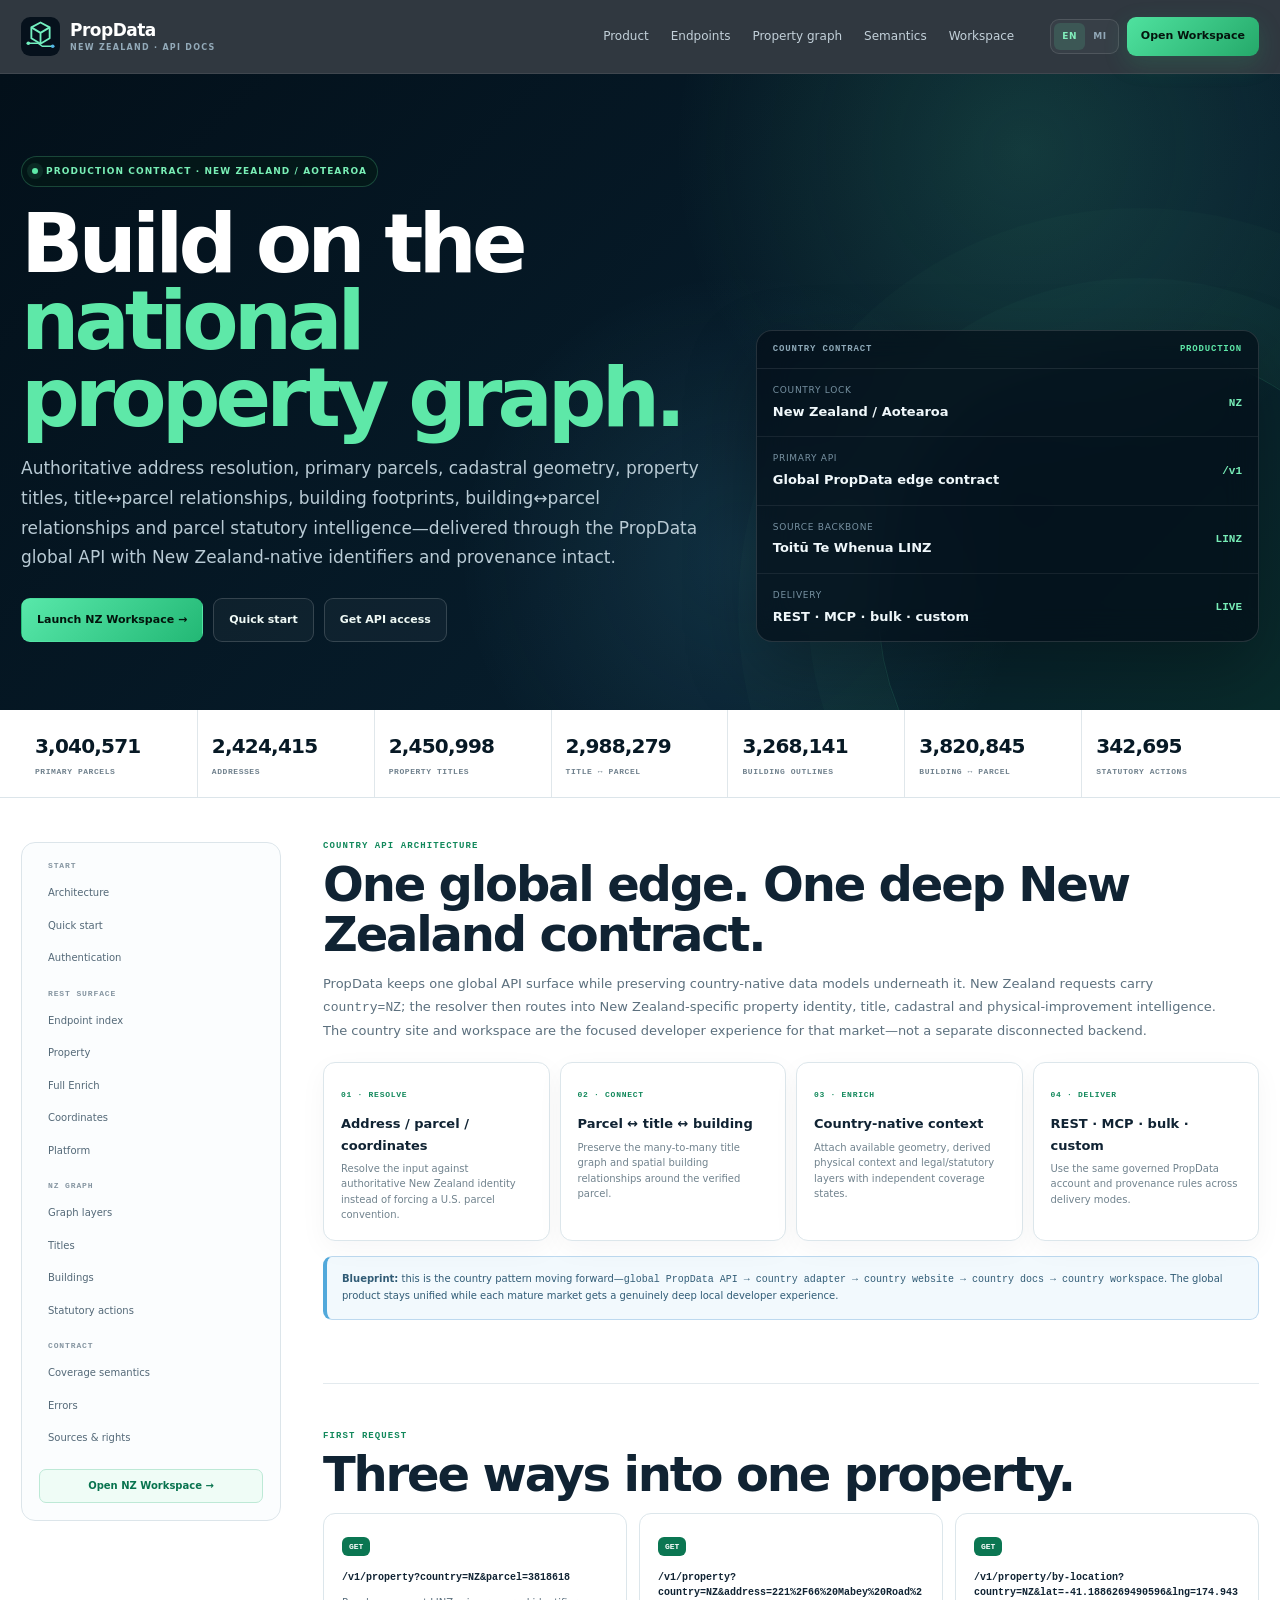
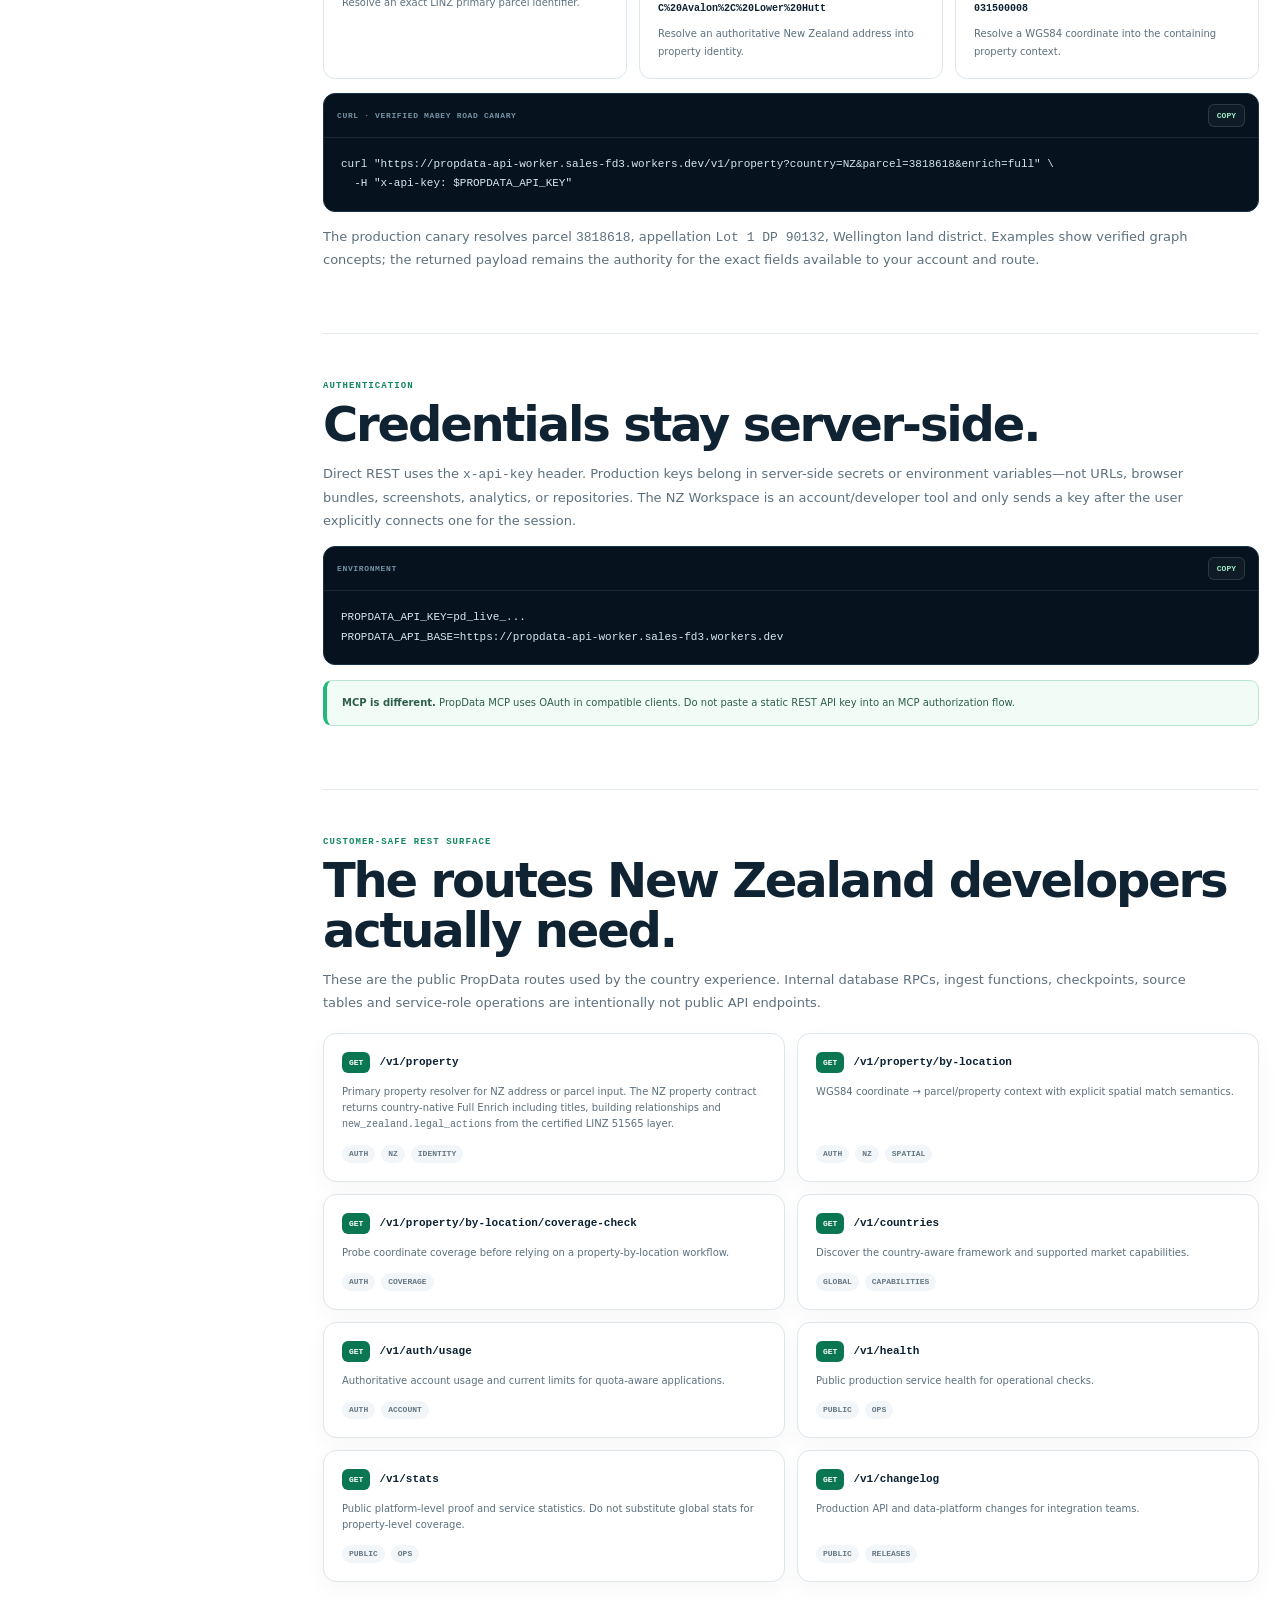
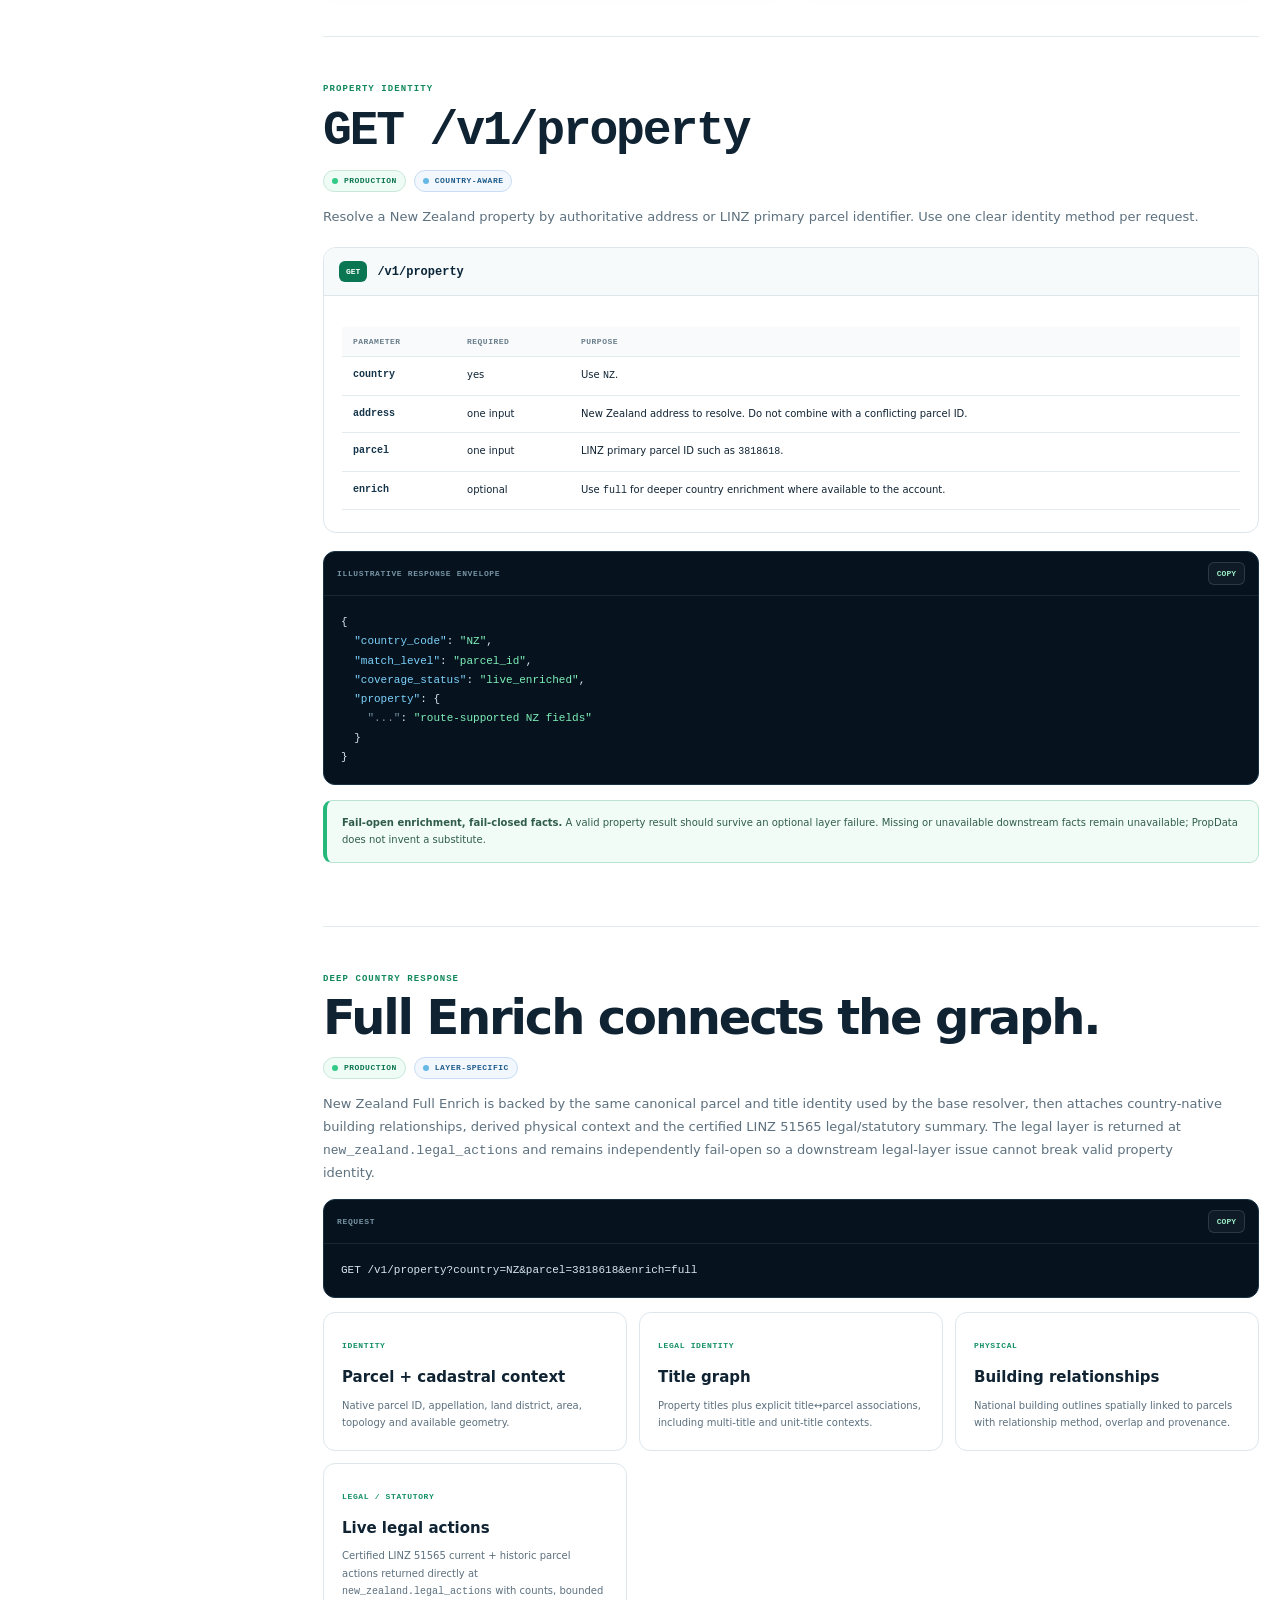
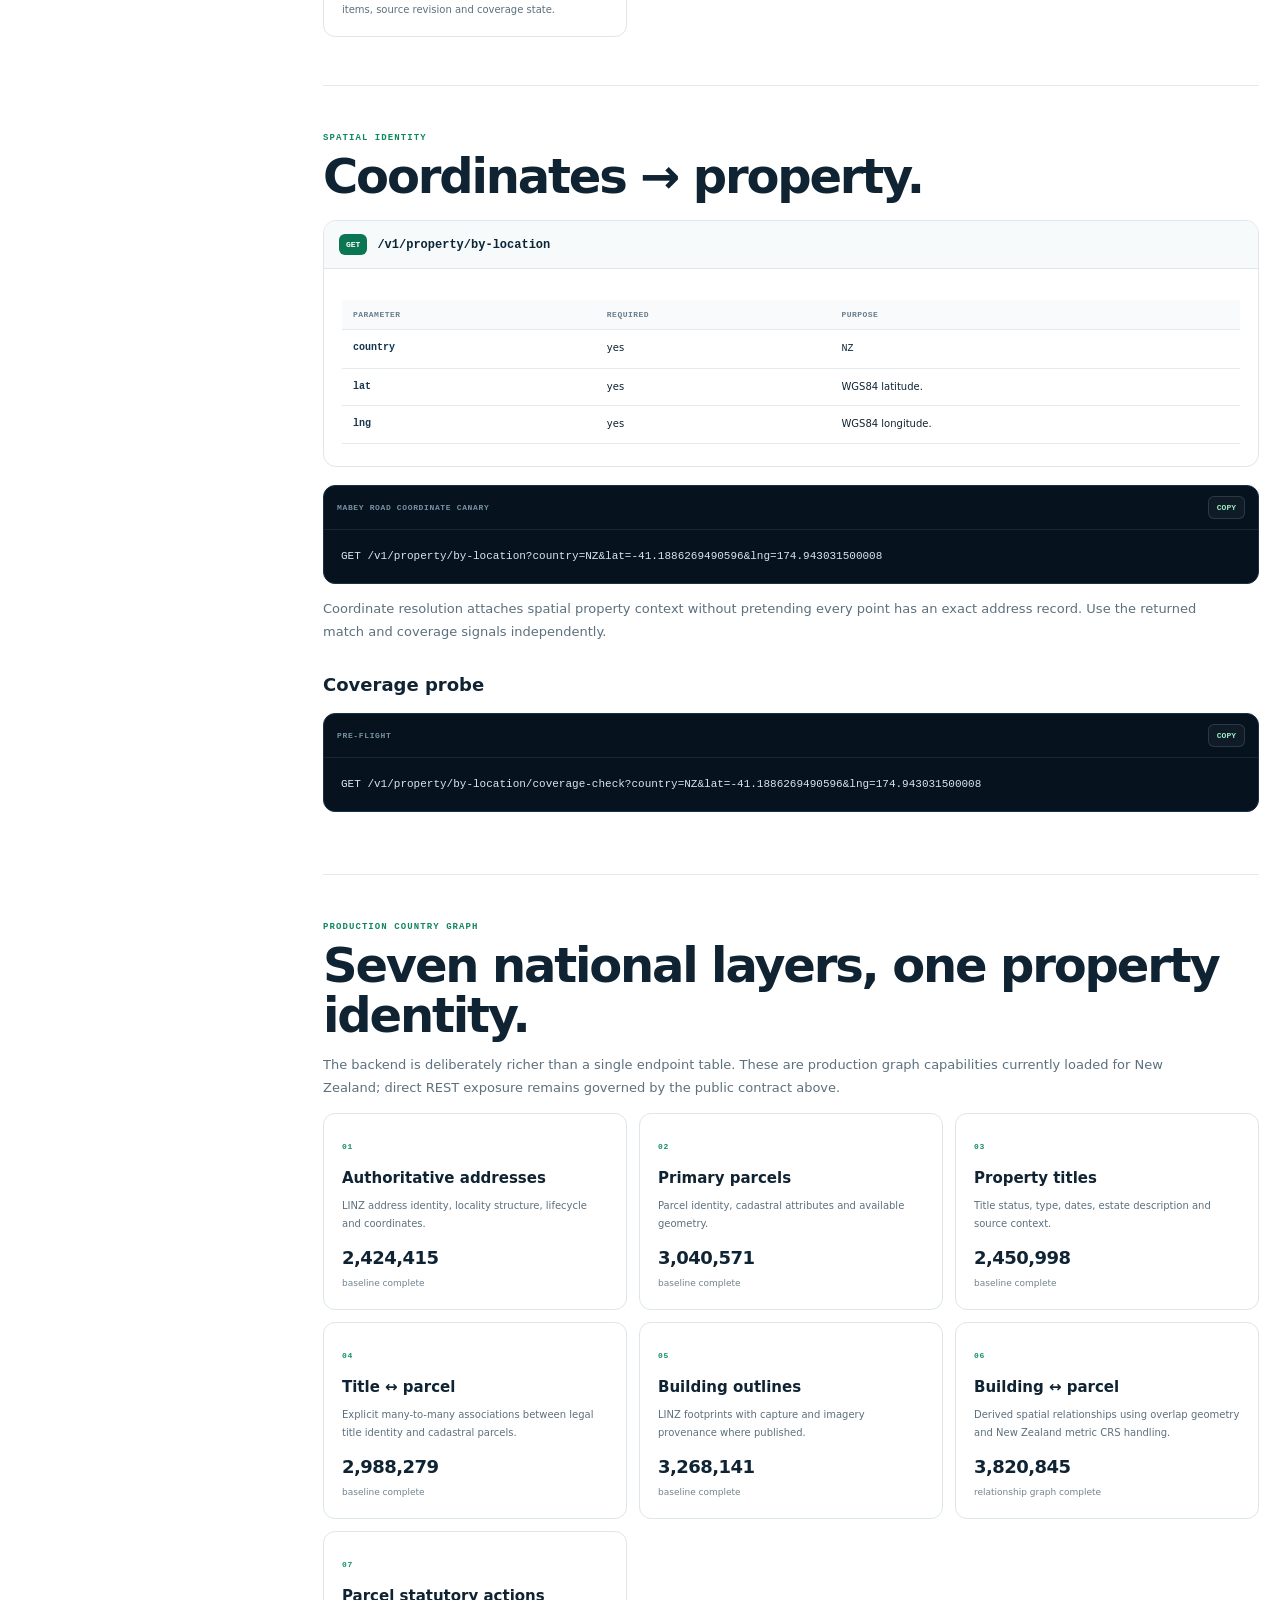
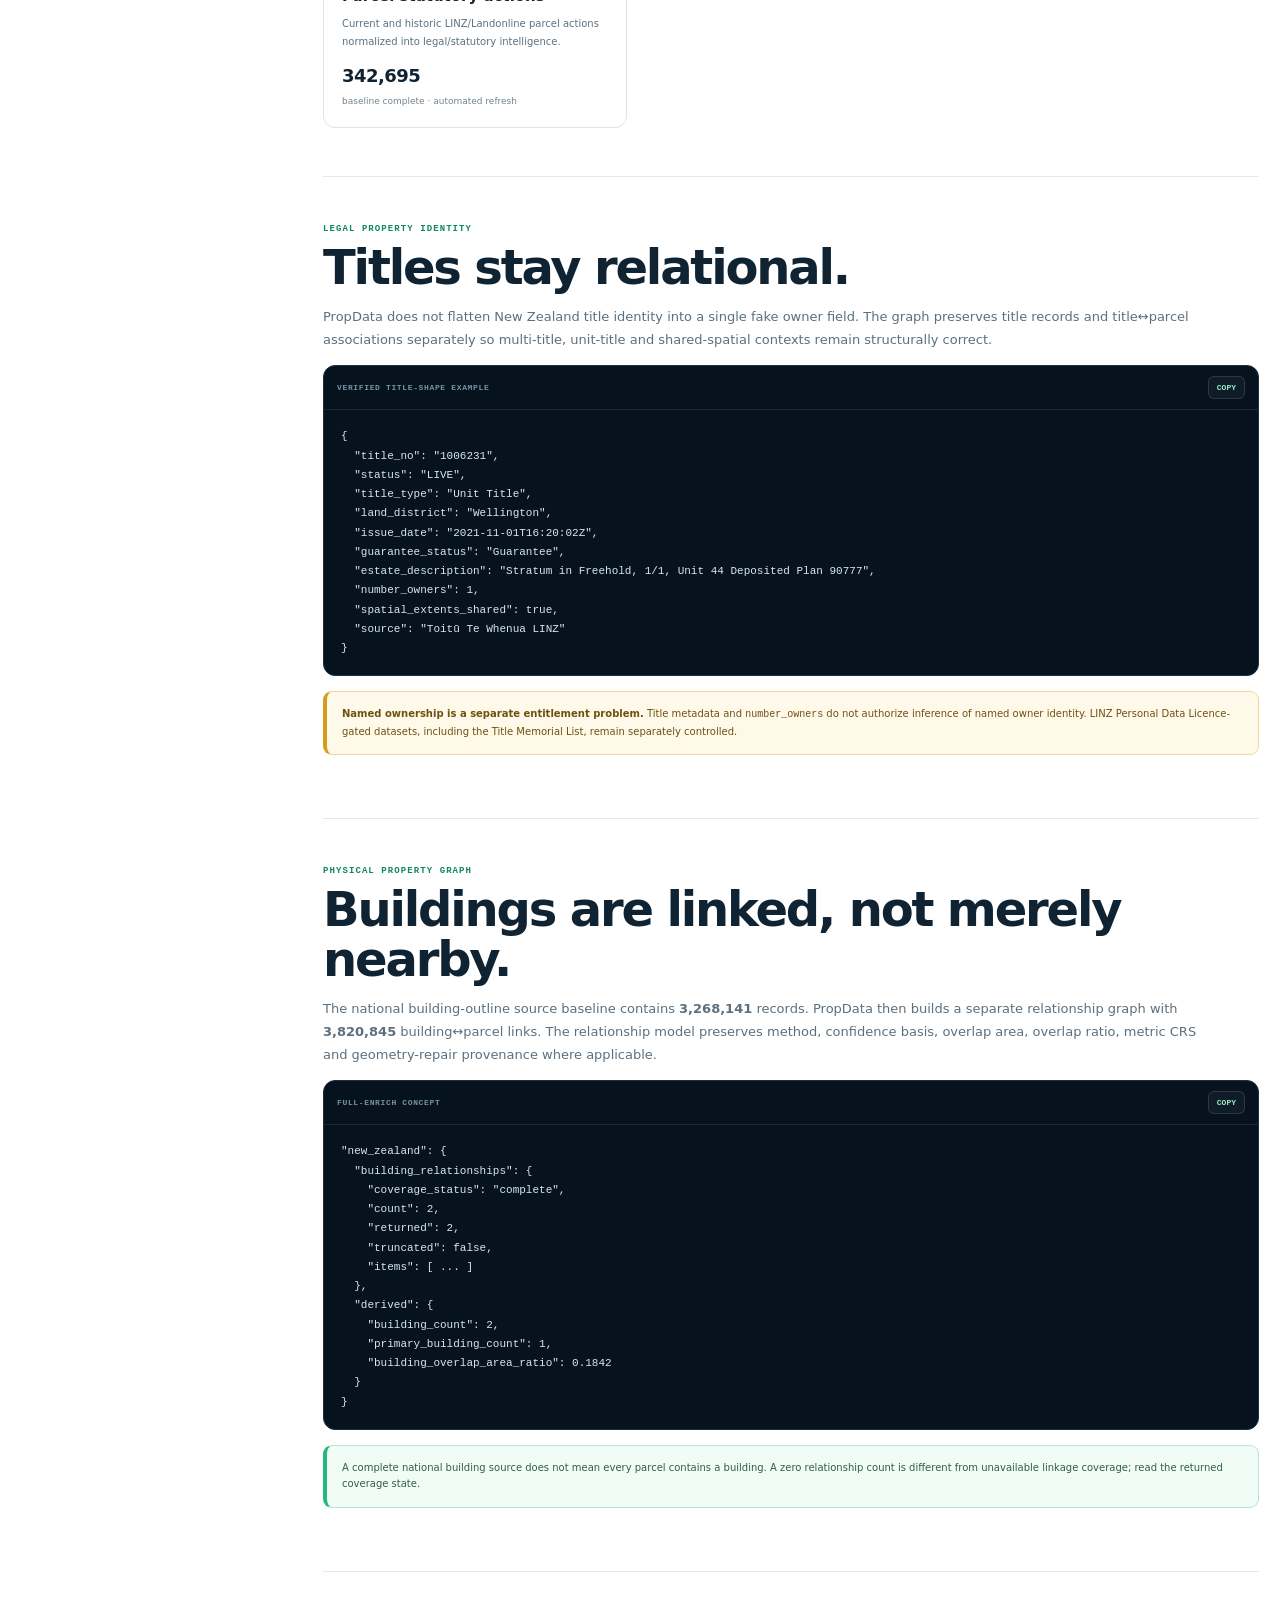
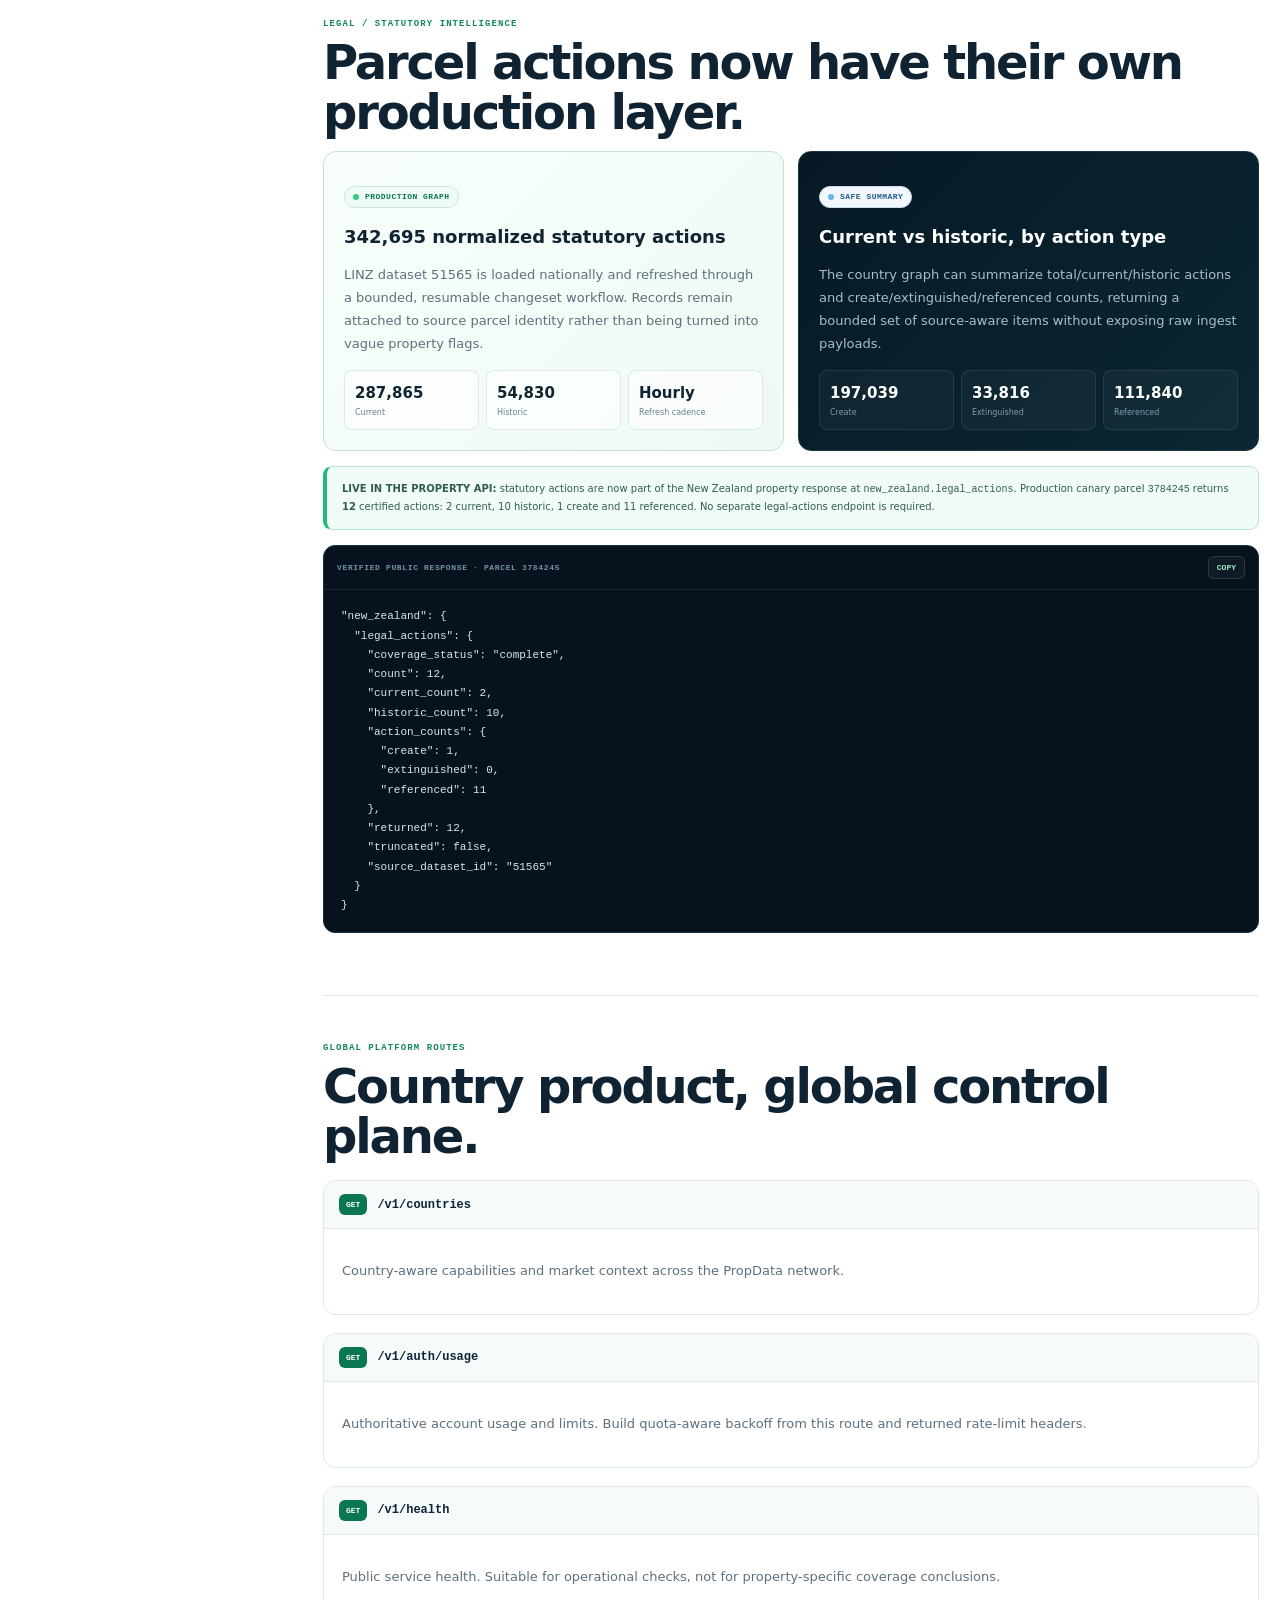
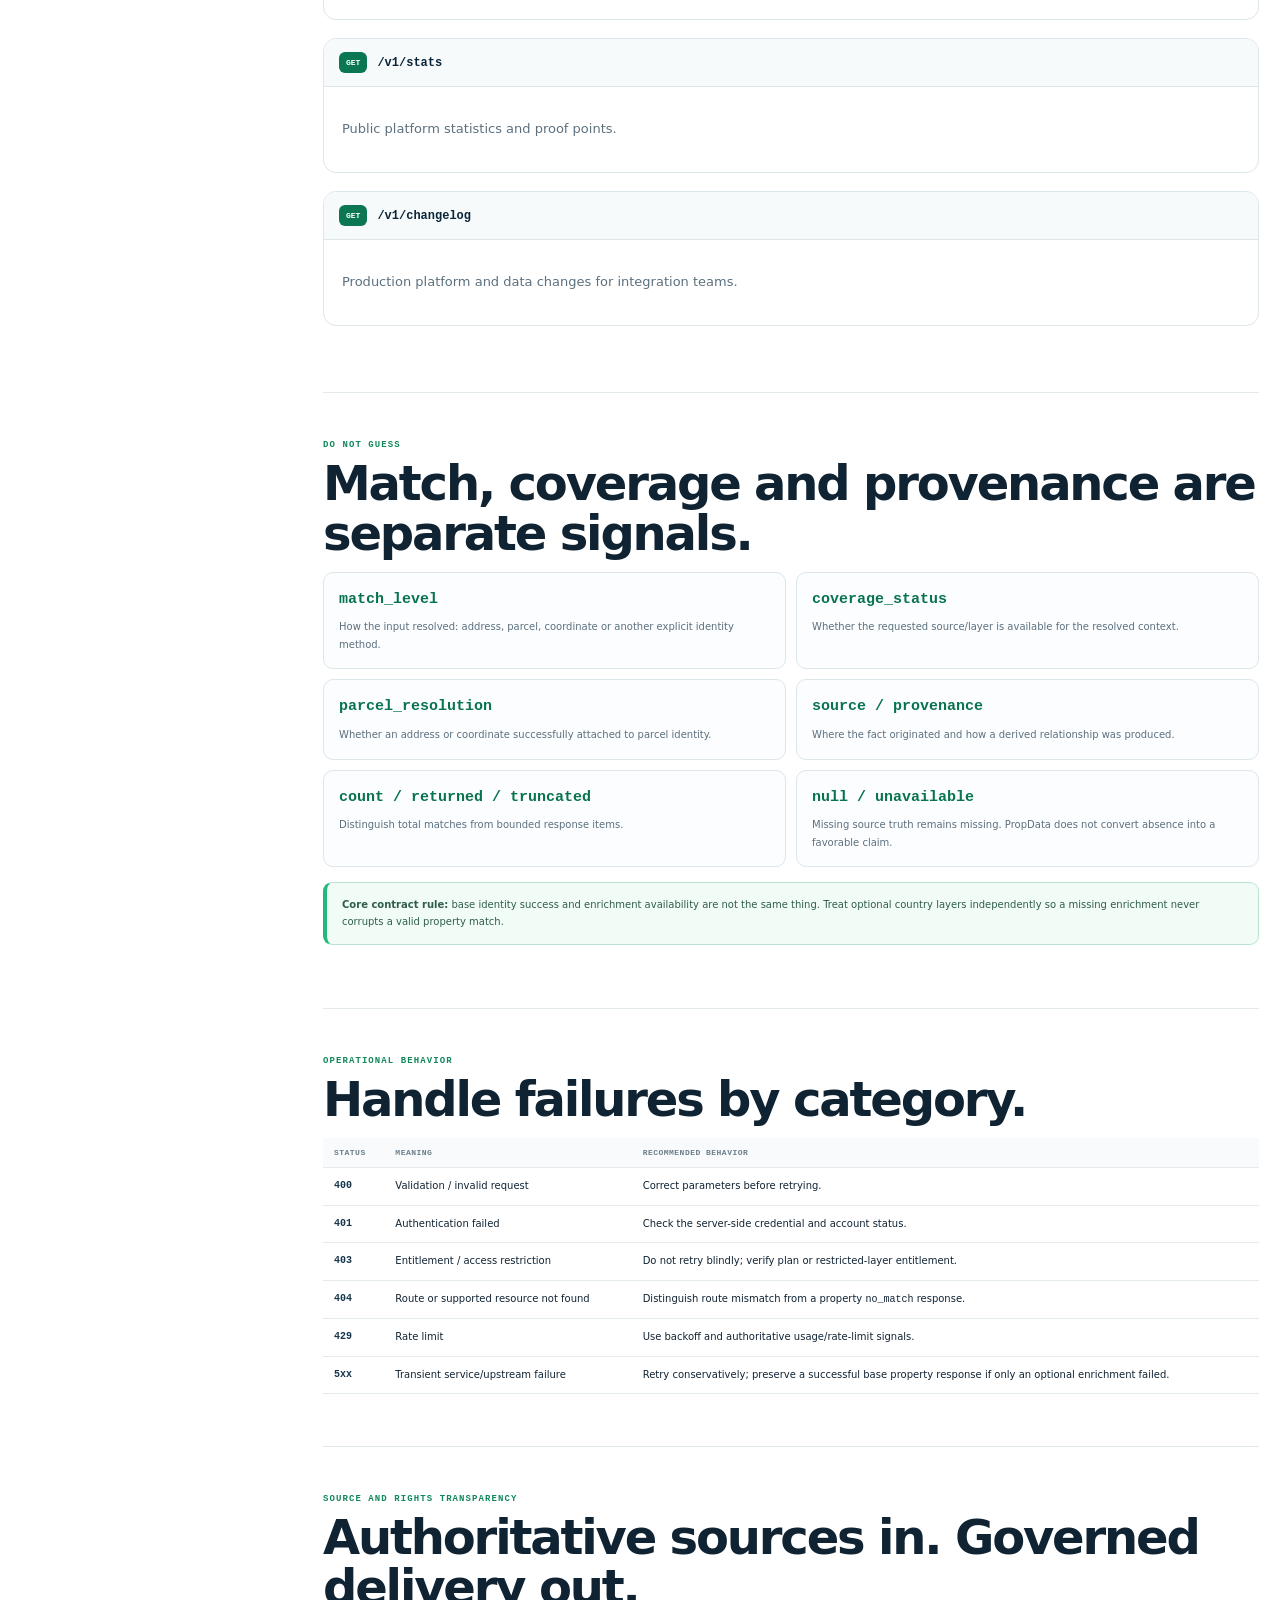
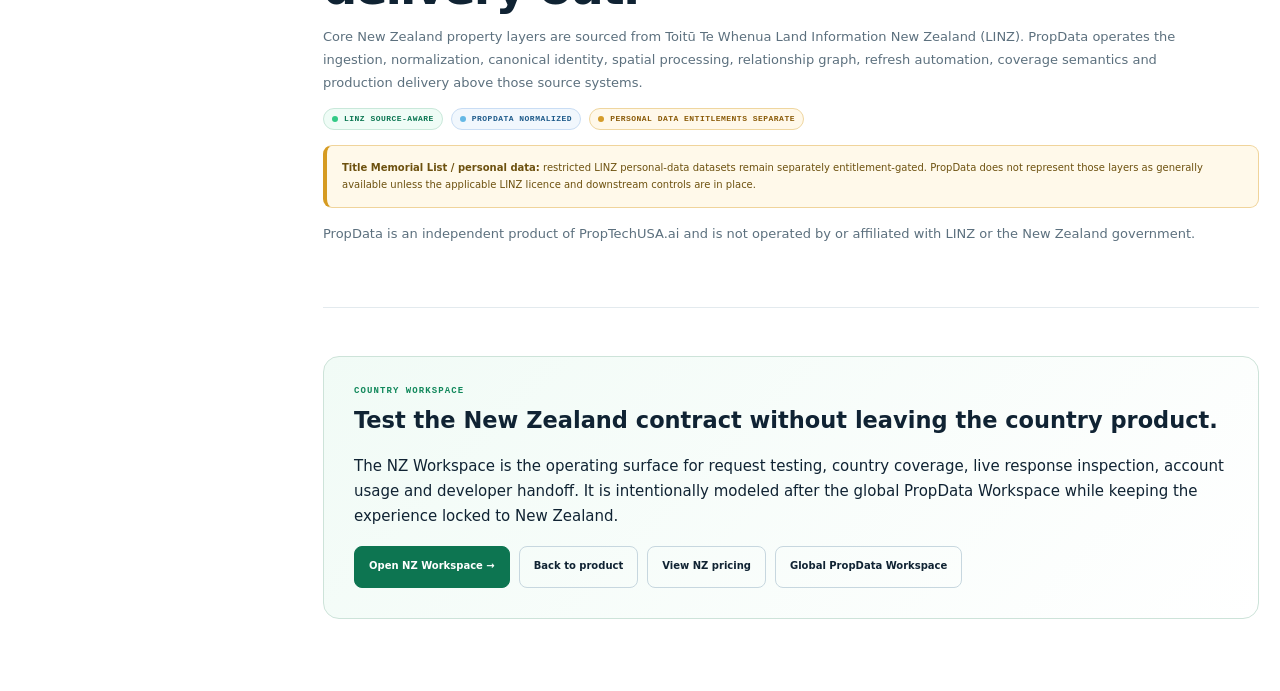
==== commit e76f835a: "Add EN MI language switch to NZ docs and workspace" ====
--- a/docs/index.html
+++ b/docs/index.html
@@ -8,6 +8,9 @@
   <meta name="robots" content="index,follow,max-image-preview:large,max-snippet:-1">
   <meta name="theme-color" content="#04101a">
   <link rel="canonical" href="https://nz.proptechusa.ai/docs">
+  <link rel="alternate" hreflang="en-NZ" href="https://nz.proptechusa.ai/docs?lang=en">
+  <link rel="alternate" hreflang="mi-NZ" href="https://nz.proptechusa.ai/docs?lang=mi">
+  <link rel="alternate" hreflang="x-default" href="https://nz.proptechusa.ai/docs">
   <link rel="icon" href="/favicon.svg" type="image/svg+xml">
   <link rel="manifest" href="/site.webmanifest">
   <link rel="stylesheet" href="/site.css">
@@ -59,7 +62,7 @@
       <a class="brand" href="/" aria-label="PropData New Zealand home"><img src="/favicon.svg" alt=""><span class="brand-copy"><strong>PropData</strong><small>NEW ZEALAND · API DOCS</small></span></a>
       <button class="menu-toggle" id="menu-toggle" aria-label="Open navigation" aria-expanded="false"><span></span><span></span><span></span></button>
       <nav class="nav-links" id="primary-nav" aria-label="Primary navigation"><a href="/">Product</a><a href="#endpoints">Endpoints</a><a href="#graph">Property graph</a><a href="#semantics">Semantics</a><a href="/workspace">Workspace</a></nav>
-      <div class="nav-actions"><a class="nav-cta" href="/workspace">Open Workspace</a></div>
+      <div class="nav-actions"><div class="lang-switch" aria-label="Language / Reo"><button class="lang-btn active" type="button" data-lang="en" aria-pressed="true">EN</button><button class="lang-btn" type="button" data-lang="mi" aria-pressed="false">MI</button></div><a class="nav-cta" href="/workspace">Open Workspace</a></div>
     </div>
   </header>
 
@@ -137,7 +140,7 @@
         <div class="doc-kicker">Customer-safe REST surface</div><h2>The routes New Zealand developers actually need.</h2>
         <p>These are the public PropData routes used by the country experience. Internal database RPCs, ingest functions, checkpoints, source tables and service-role operations are intentionally not public API endpoints.</p>
         <div class="endpoint-index">
-          <article class="endpoint-card"><div class="endpoint-top"><span class="verb">GET</span><code class="endpoint-path">/v1/property</code></div><p>Primary property resolver for NZ address or parcel input. Add <code>enrich=full</code> for deeper country-aware enrichment where entitled.</p><div class="endpoint-meta"><span>AUTH</span><span>NZ</span><span>IDENTITY</span></div></article>
+          <article class="endpoint-card"><div class="endpoint-top"><span class="verb">GET</span><code class="endpoint-path">/v1/property</code></div><p>Primary property resolver for NZ address or parcel input. The NZ property contract returns country-native Full Enrich including titles, building relationships and <code>new_zealand.legal_actions</code> from the certified LINZ 51565 layer.</p><div class="endpoint-meta"><span>AUTH</span><span>NZ</span><span>IDENTITY</span></div></article>
           <article class="endpoint-card"><div class="endpoint-top"><span class="verb">GET</span><code class="endpoint-path">/v1/property/by-location</code></div><p>WGS84 coordinate → parcel/property context with explicit spatial match semantics.</p><div class="endpoint-meta"><span>AUTH</span><span>NZ</span><span>SPATIAL</span></div></article>
           <article class="endpoint-card"><div class="endpoint-top"><span class="verb">GET</span><code class="endpoint-path">/v1/property/by-location/coverage-check</code></div><p>Probe coordinate coverage before relying on a property-by-location workflow.</p><div class="endpoint-meta"><span>AUTH</span><span>COVERAGE</span></div></article>
           <article class="endpoint-card"><div class="endpoint-top"><span class="verb">GET</span><code class="endpoint-path">/v1/countries</code></div><p>Discover the country-aware framework and supported market capabilities.</p><div class="endpoint-meta"><span>GLOBAL</span><span>CAPABILITIES</span></div></article>
@@ -167,12 +170,13 @@
       <section class="doc-section" id="full-enrich">
         <div class="doc-kicker">Deep country response</div><h2>Full Enrich connects the graph.</h2>
         <div class="status-line"><span class="status-pill">PRODUCTION</span><span class="status-pill graph">LAYER-SPECIFIC</span></div>
-        <p>New Zealand Full Enrich is backed by the same canonical parcel and title identity used by the base resolver, plus country enrichment that can include building relationships and derived physical context. Response exposure is route-, plan- and entitlement-specific.</p>
+        <p>New Zealand Full Enrich is backed by the same canonical parcel and title identity used by the base resolver, then attaches country-native building relationships, derived physical context and the certified LINZ 51565 legal/statutory summary. The legal layer is returned at <code>new_zealand.legal_actions</code> and remains independently fail-open so a downstream legal-layer issue cannot break valid property identity.</p>
         <div class="code-block"><div class="code-head"><span>REQUEST</span><button class="copy-code" type="button">COPY</button></div><pre>GET /v1/property?country=NZ&amp;parcel=3818618&amp;enrich=full</pre></div>
         <div class="layer-grid">
           <article class="layer-card"><span class="layer-no">IDENTITY</span><h3>Parcel + cadastral context</h3><p>Native parcel ID, appellation, land district, area, topology and available geometry.</p></article>
           <article class="layer-card"><span class="layer-no">LEGAL IDENTITY</span><h3>Title graph</h3><p>Property titles plus explicit title↔parcel associations, including multi-title and unit-title contexts.</p></article>
           <article class="layer-card"><span class="layer-no">PHYSICAL</span><h3>Building relationships</h3><p>National building outlines spatially linked to parcels with relationship method, overlap and provenance.</p></article>
+          <article class="layer-card"><span class="layer-no">LEGAL / STATUTORY</span><h3>Live legal actions</h3><p>Certified LINZ 51565 current + historic parcel actions returned directly at <code>new_zealand.legal_actions</code> with counts, bounded items, source revision and coverage state.</p></article>
         </div>
       </section>
 
@@ -242,7 +246,23 @@
           <article class="legal-card"><div class="status-line"><span class="status-pill">PRODUCTION GRAPH</span></div><h3>342,695 normalized statutory actions</h3><p>LINZ dataset 51565 is loaded nationally and refreshed through a bounded, resumable changeset workflow. Records remain attached to source parcel identity rather than being turned into vague property flags.</p><div class="legal-stat"><div><b>287,865</b><span>Current</span></div><div><b>54,830</b><span>Historic</span></div><div><b>Hourly</b><span>Refresh cadence</span></div></div></article>
           <article class="legal-card dark"><div class="status-line"><span class="status-pill graph">SAFE SUMMARY</span></div><h3>Current vs historic, by action type</h3><p>The country graph can summarize total/current/historic actions and create/extinguished/referenced counts, returning a bounded set of source-aware items without exposing raw ingest payloads.</p><div class="legal-stat"><div><b>197,039</b><span>Create</span></div><div><b>33,816</b><span>Extinguished</span></div><div><b>111,840</b><span>Referenced</span></div></div></article>
         </div>
-        <div class="notice blue"><strong>Exposure note:</strong> statutory actions are a certified production graph layer. Standard public response exposure is still route-, plan- and entitlement-specific; this documentation does not invent a standalone public route that the edge API has not promoted.</div>
+        <div class="notice"><strong>LIVE IN THE PROPERTY API:</strong> statutory actions are now part of the New Zealand property response at <code>new_zealand.legal_actions</code>. Production canary parcel <code>3784245</code> returns <strong>12</strong> certified actions: 2 current, 10 historic, 1 create and 11 referenced. No separate legal-actions endpoint is required.</div>
+        <div class="code-block"><div class="code-head"><span>VERIFIED PUBLIC RESPONSE · PARCEL 3784245</span><button class="copy-code" type="button">COPY</button></div><pre>"new_zealand": {
+  "legal_actions": {
+    "coverage_status": "complete",
+    "count": 12,
+    "current_count": 2,
+    "historic_count": 10,
+    "action_counts": {
+      "create": 1,
+      "extinguished": 0,
+      "referenced": 11
+    },
+    "returned": 12,
+    "truncated": false,
+    "source_dataset_id": "51565"
+  }
+}</pre></div>
       </section>
 
       <section class="doc-section" id="platform">
@@ -292,7 +312,7 @@
     document.addEventListener('click',function(e){
       var btn=e.target.closest('.copy-code');if(!btn)return;
       var pre=btn.closest('.code-block').querySelector('pre');if(!pre)return;
-      navigator.clipboard.writeText(pre.innerText).then(function(){var old=btn.textContent;btn.textContent='COPIED';setTimeout(function(){btn.textContent=old},1200)});
+      navigator.clipboard.writeText(pre.innerText).then(function(){var old=btn.textContent;btn.textContent=document.documentElement.lang.startsWith('mi')?'KUA TĀRUATIA':'COPIED';setTimeout(function(){btn.textContent=old},1200)});
     });
   </script>
 </body>
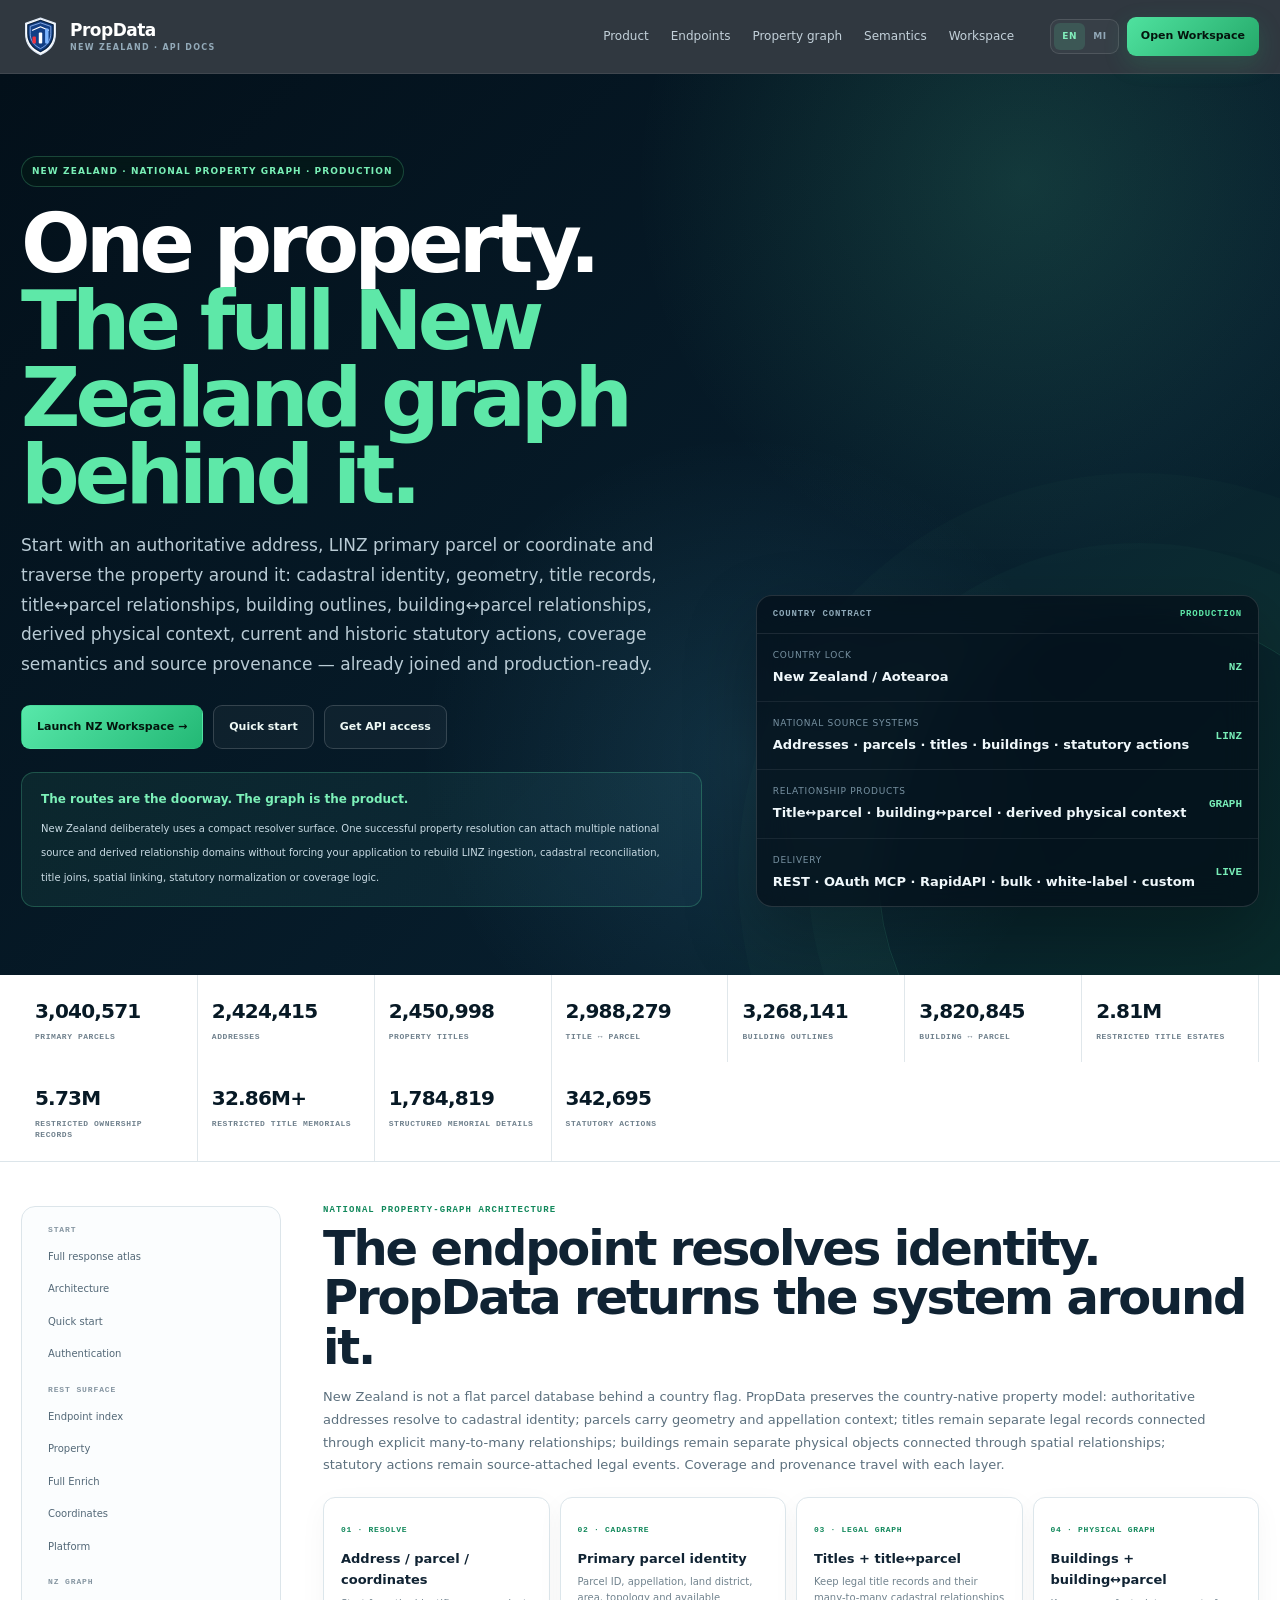
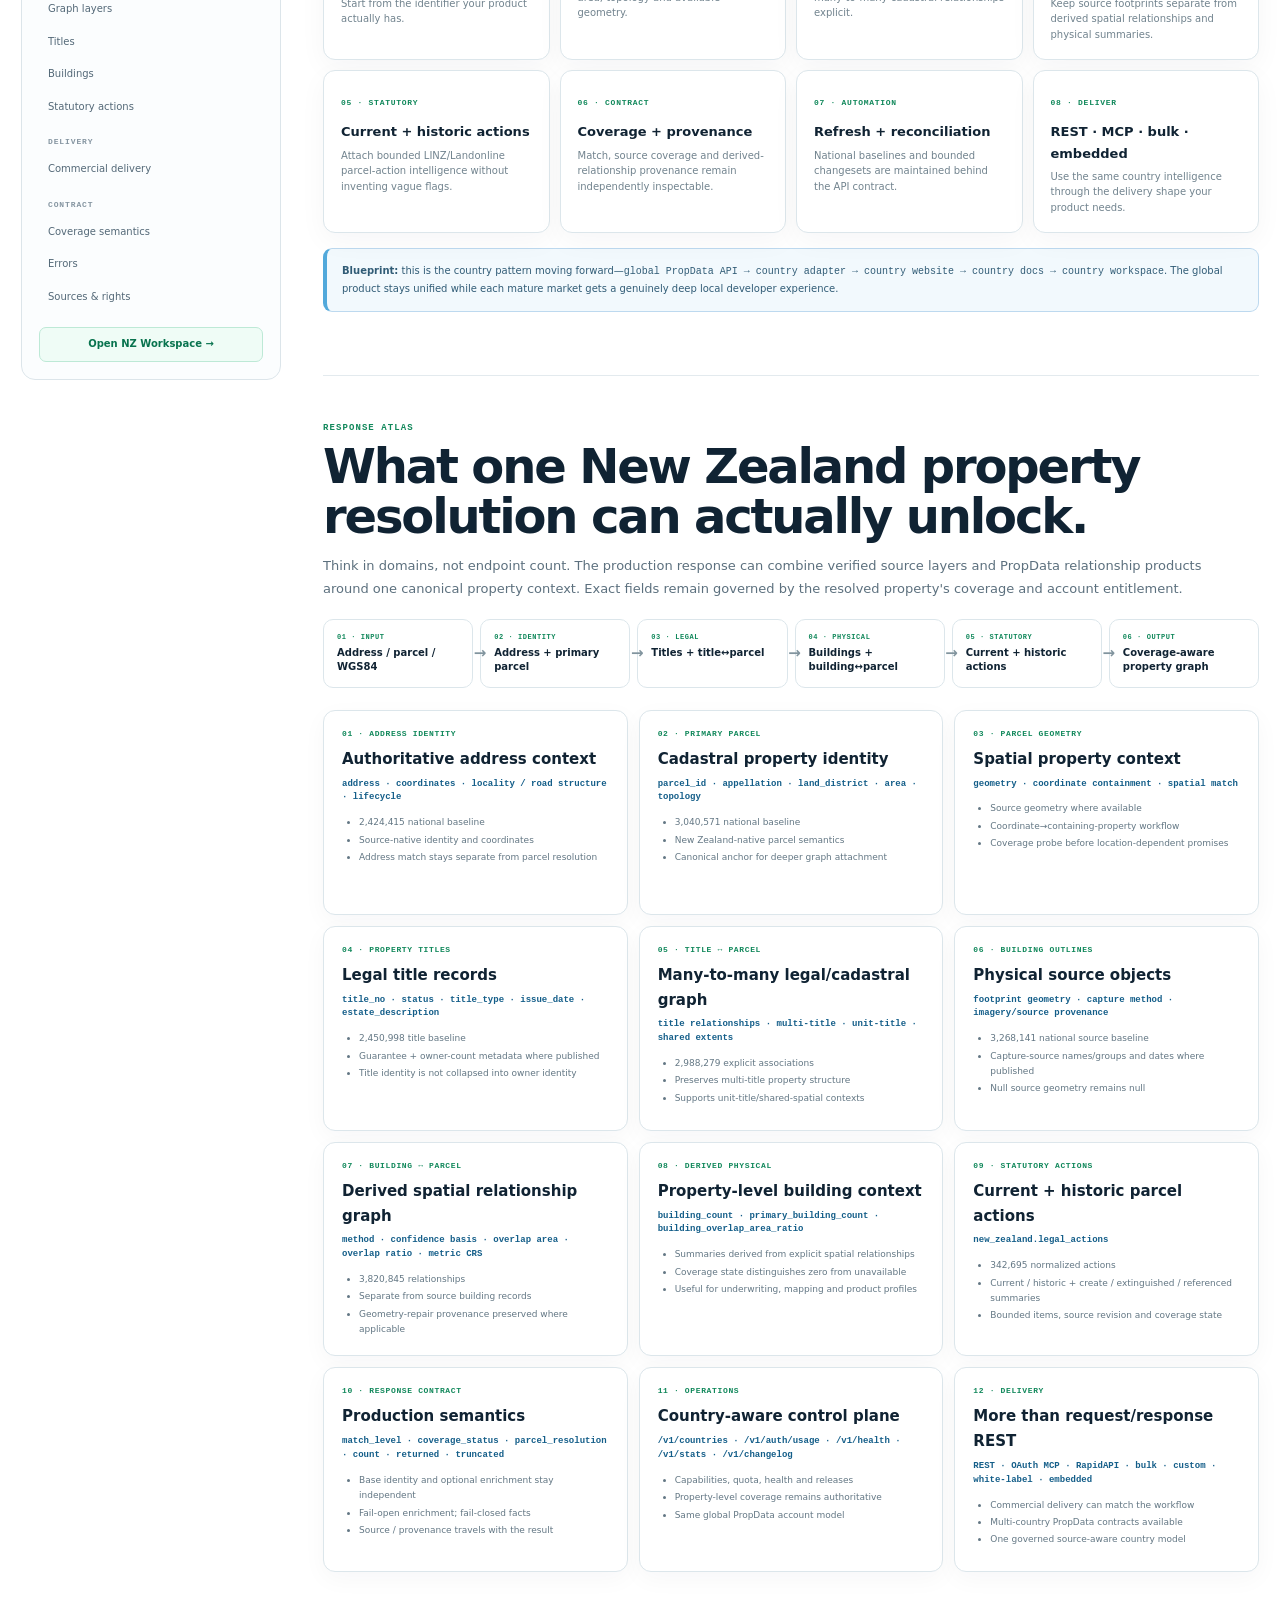
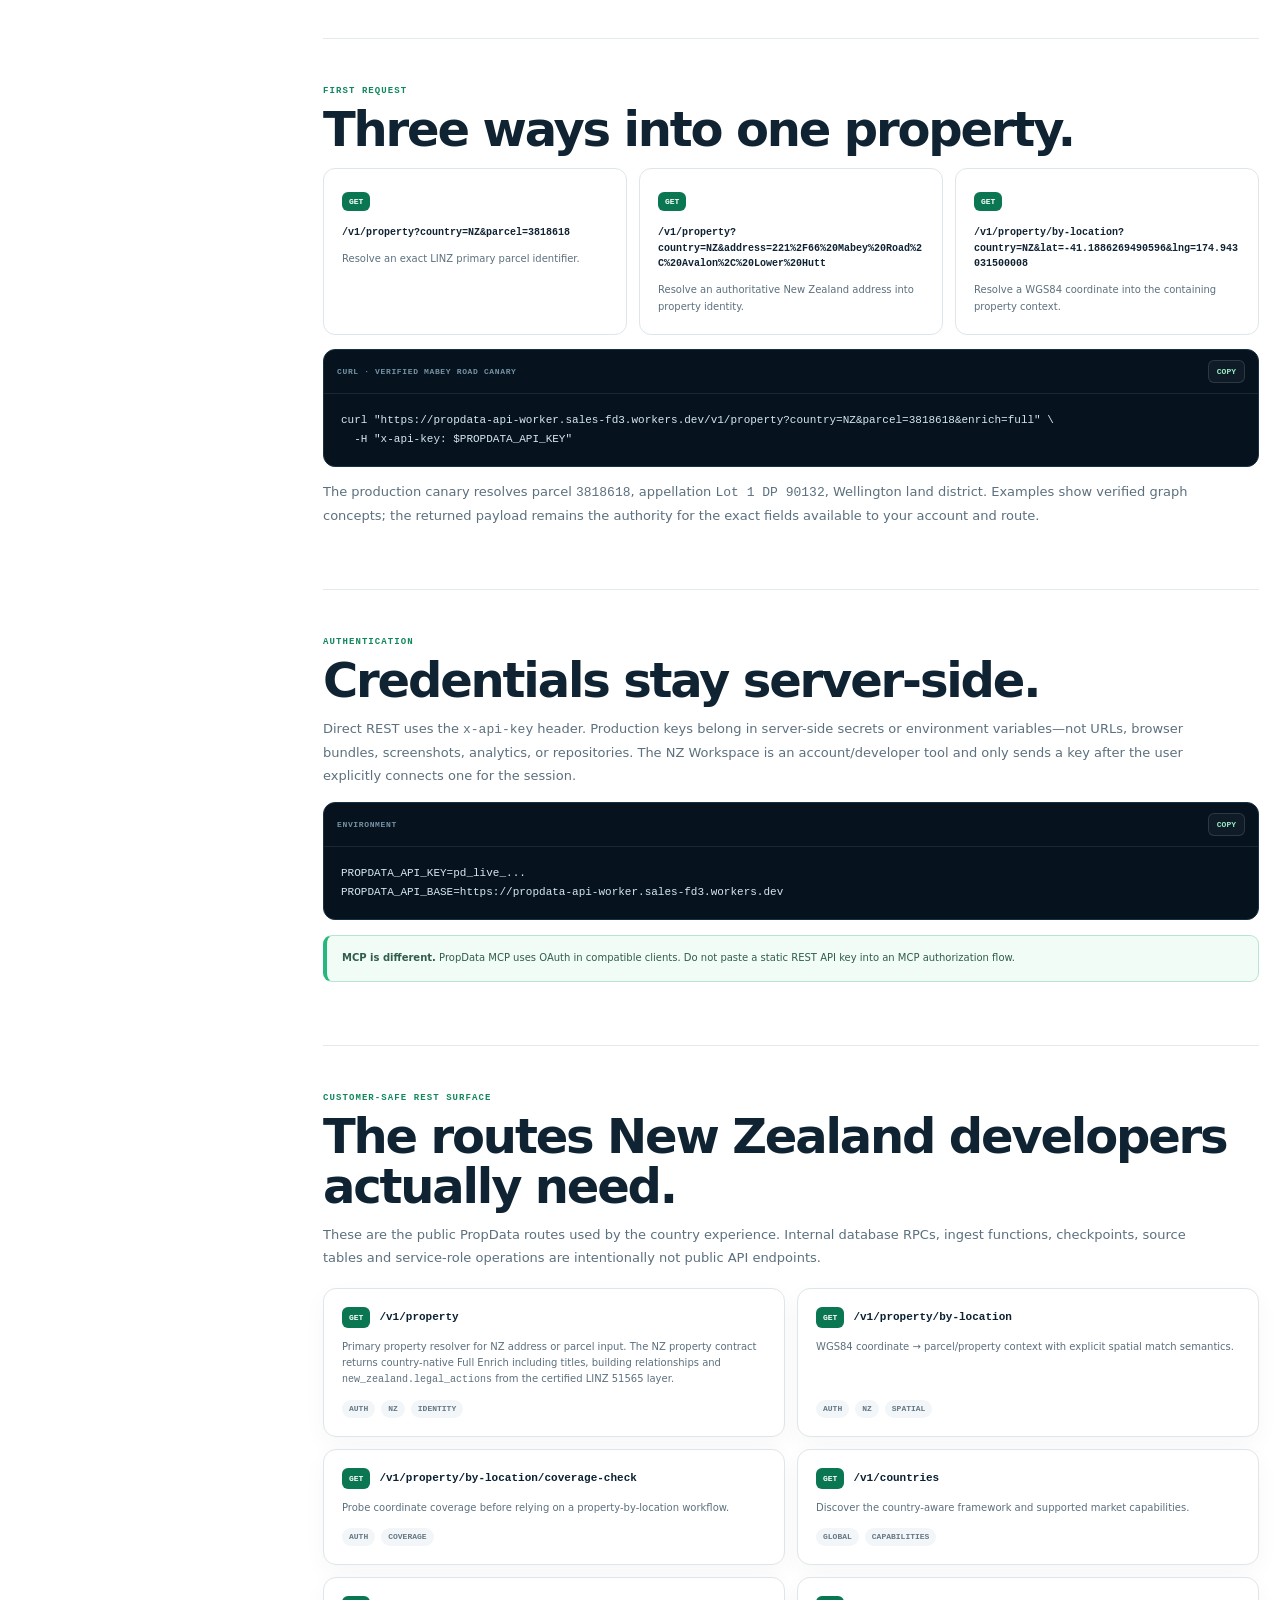
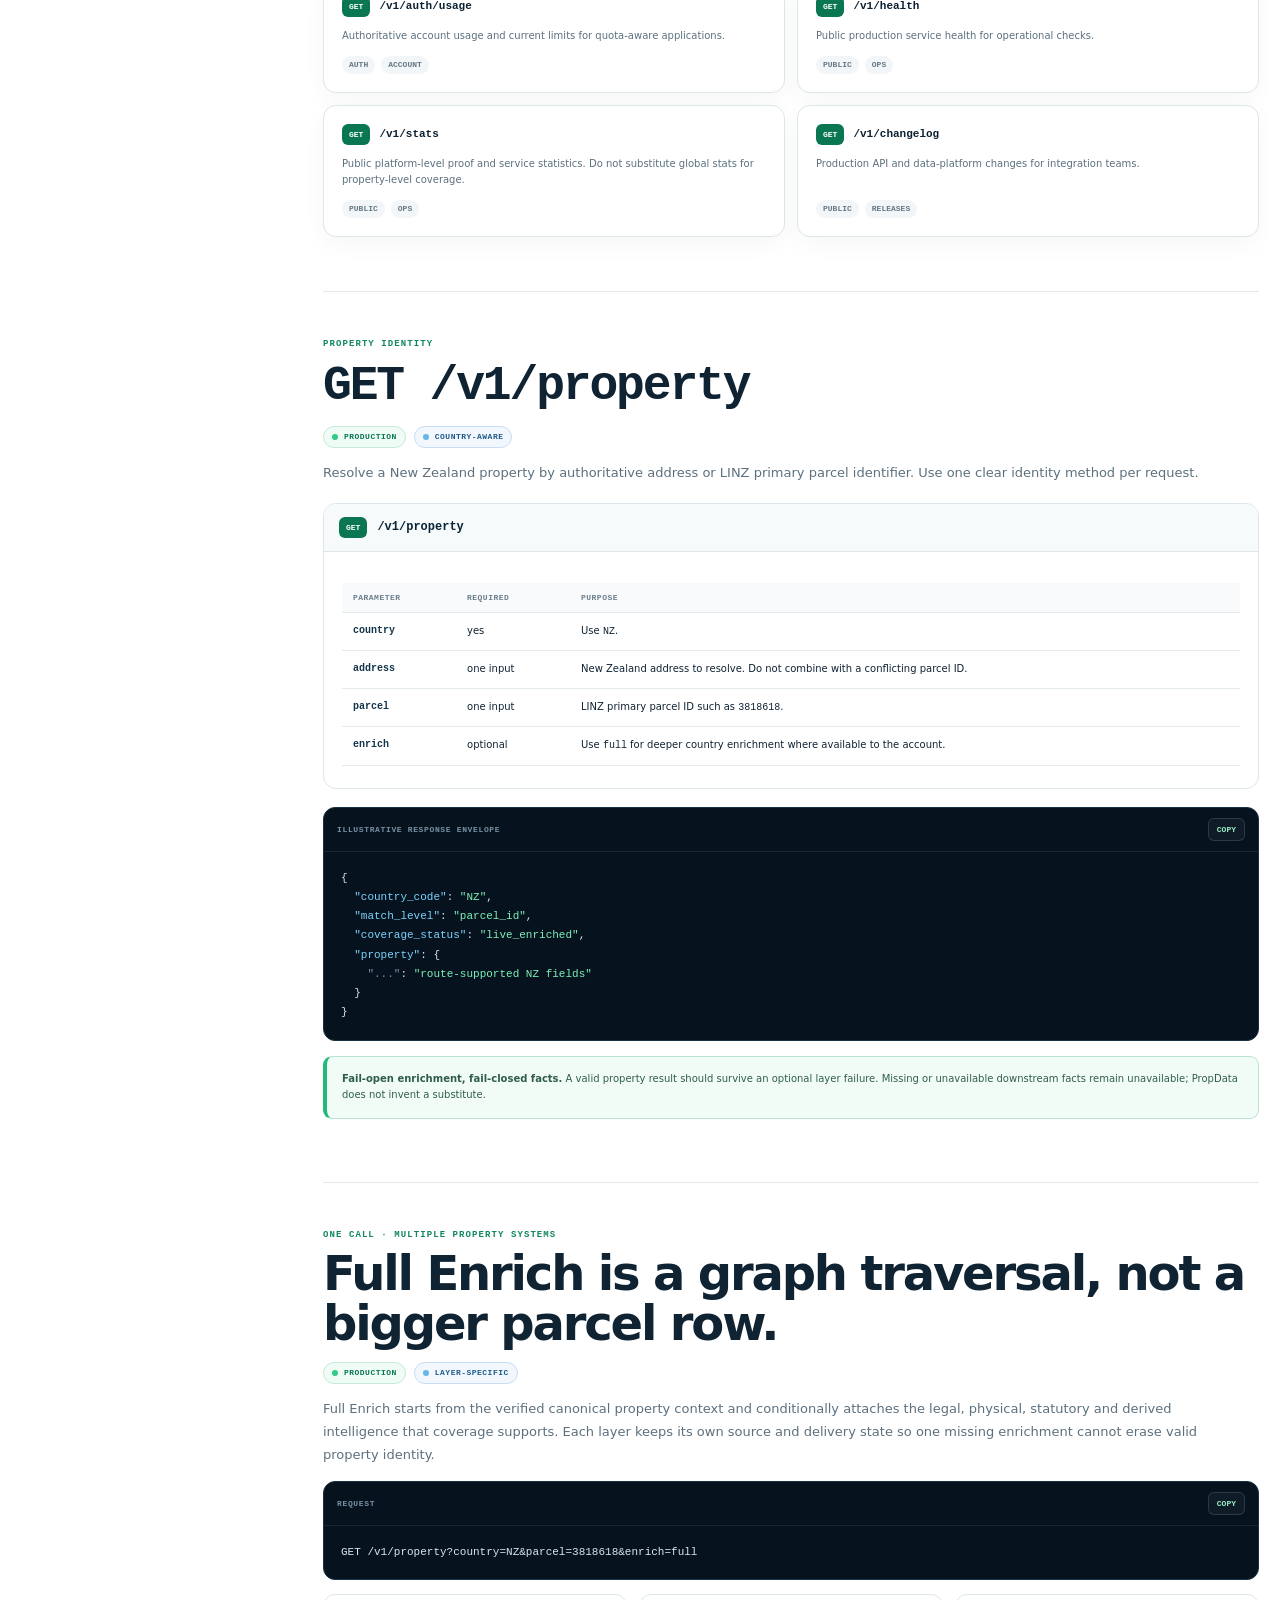
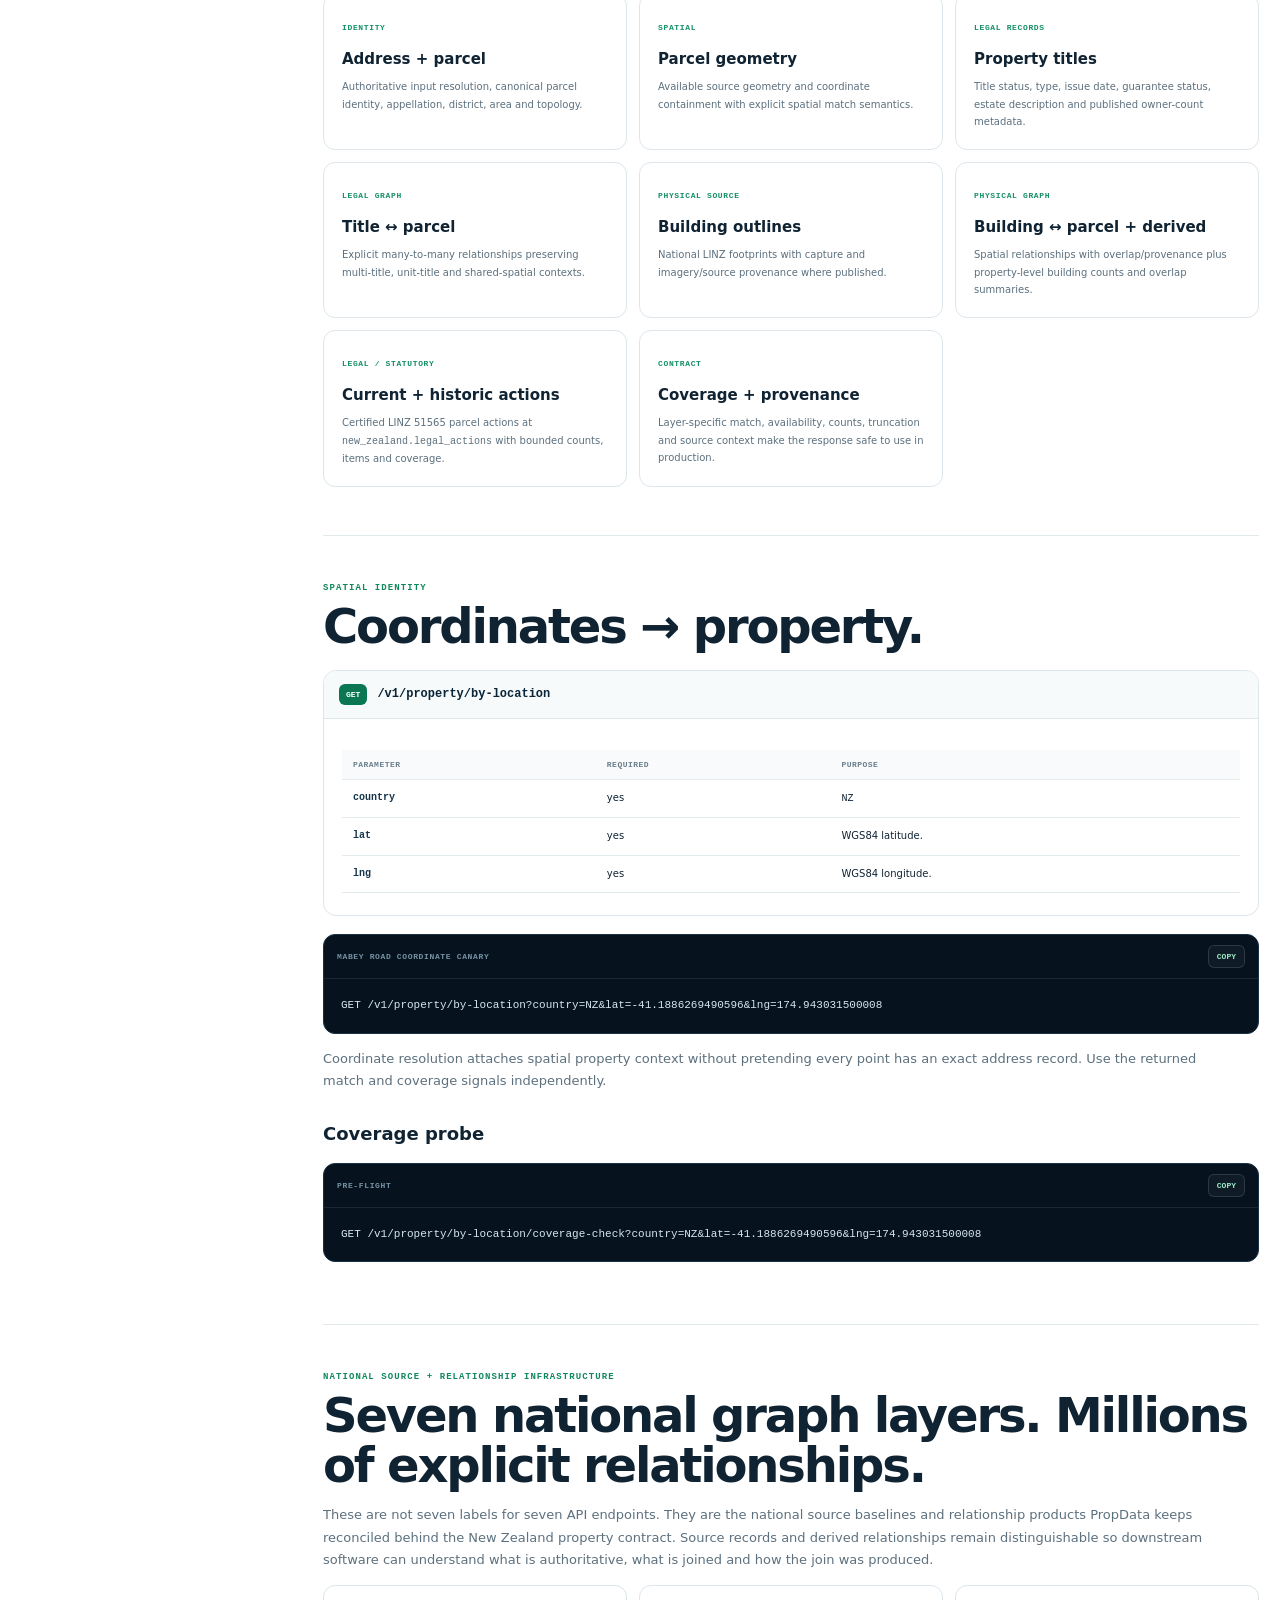
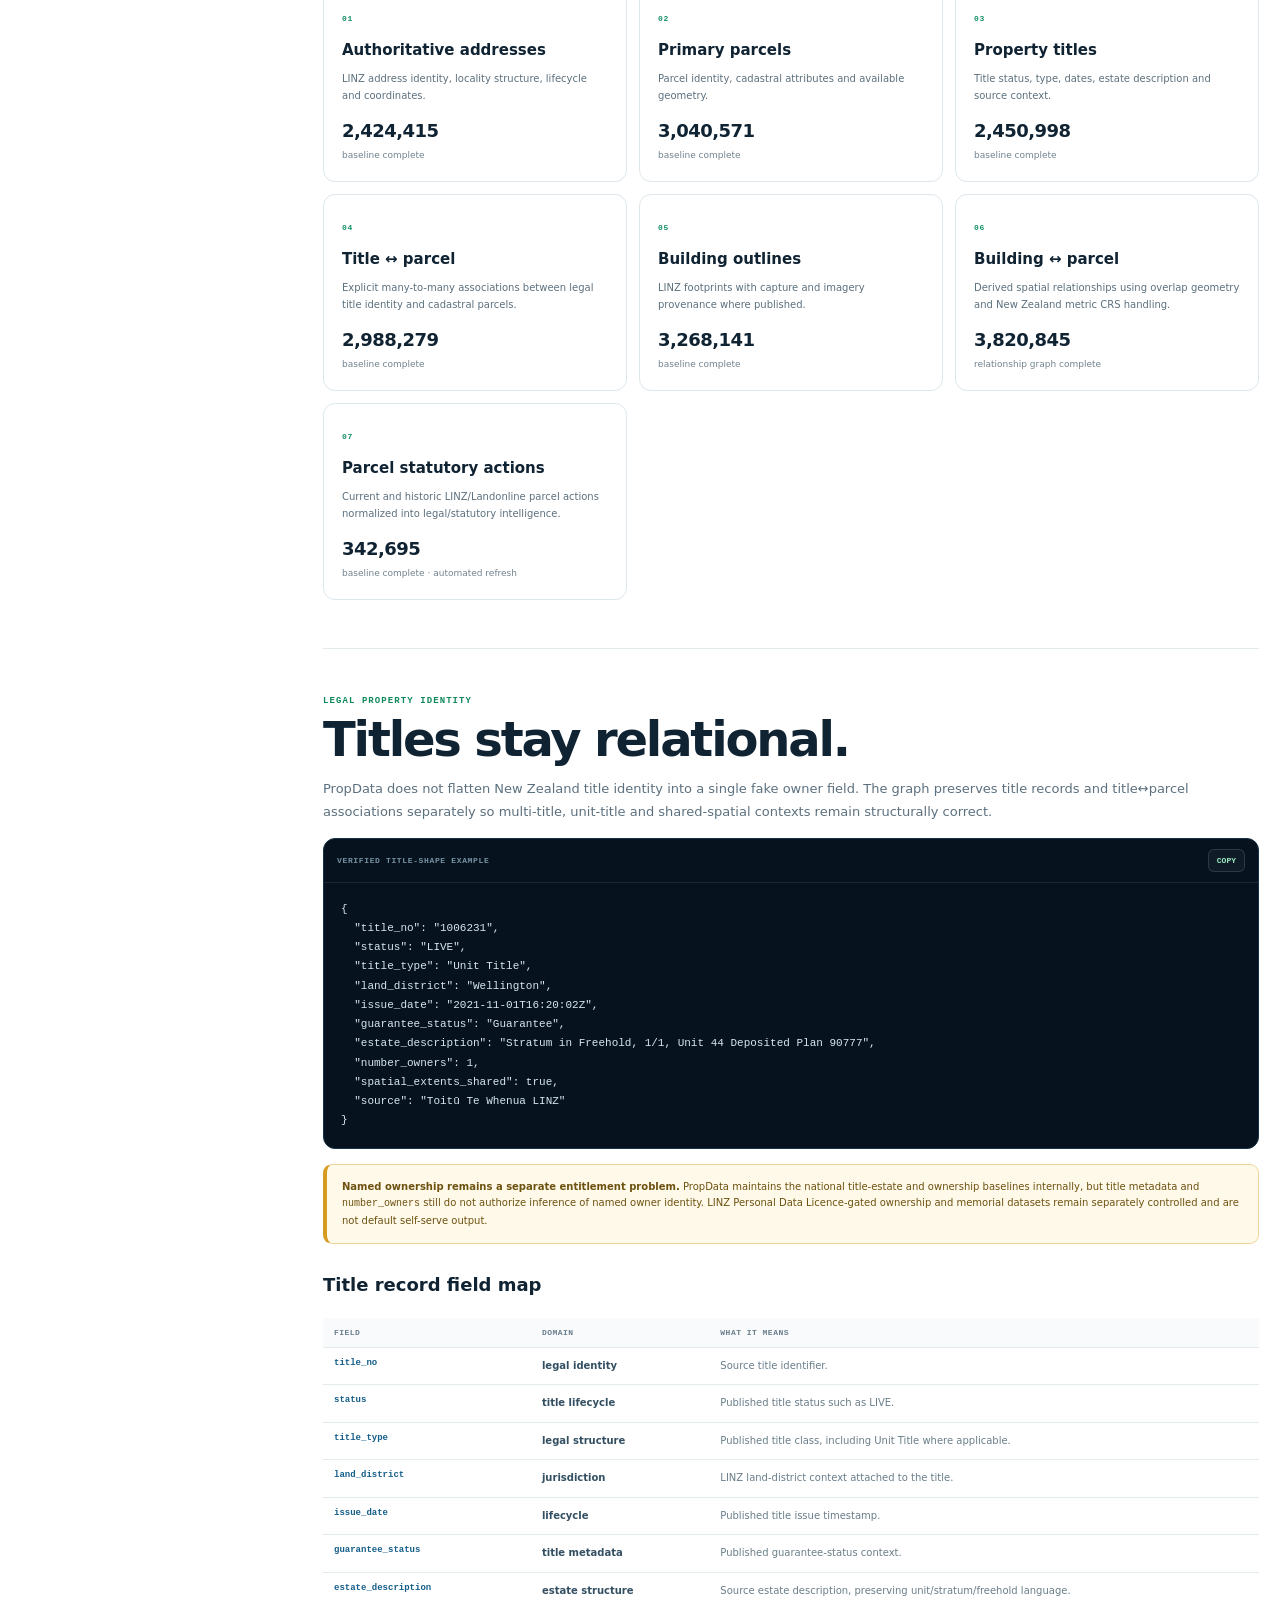
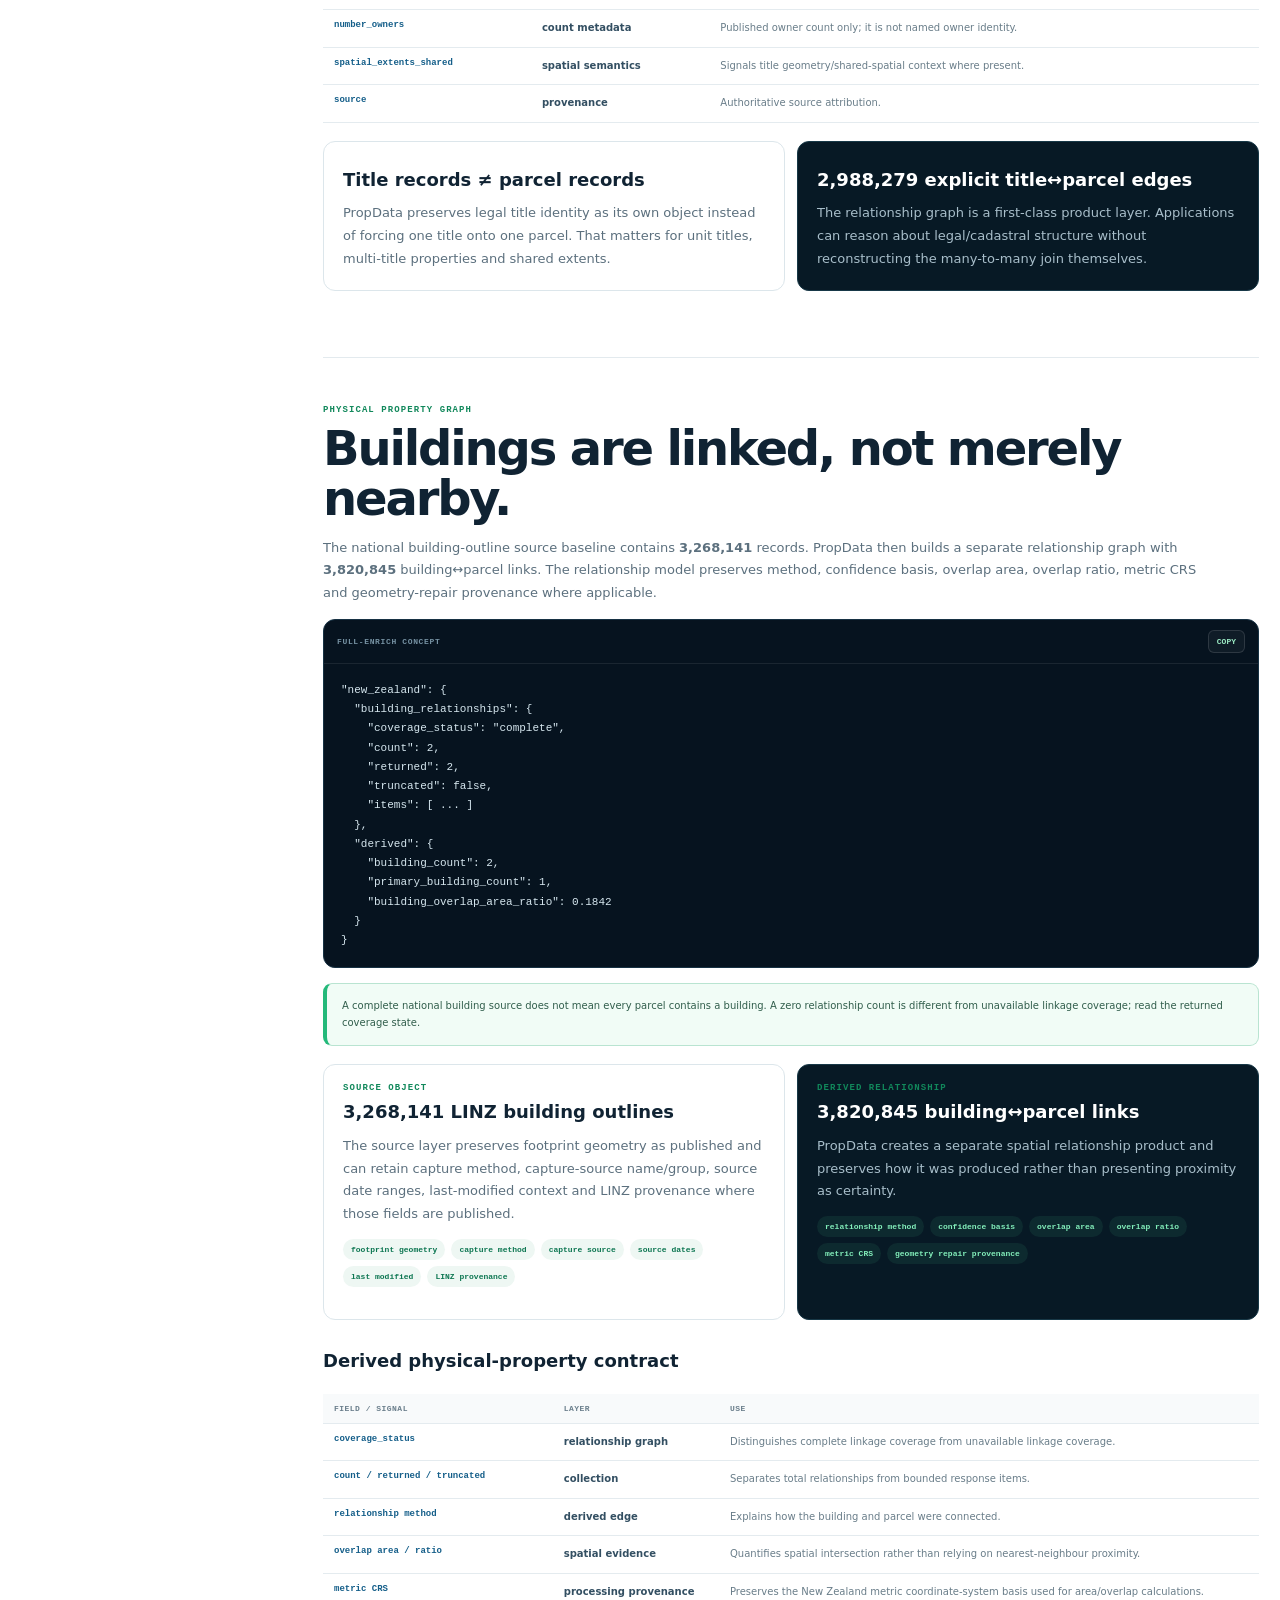
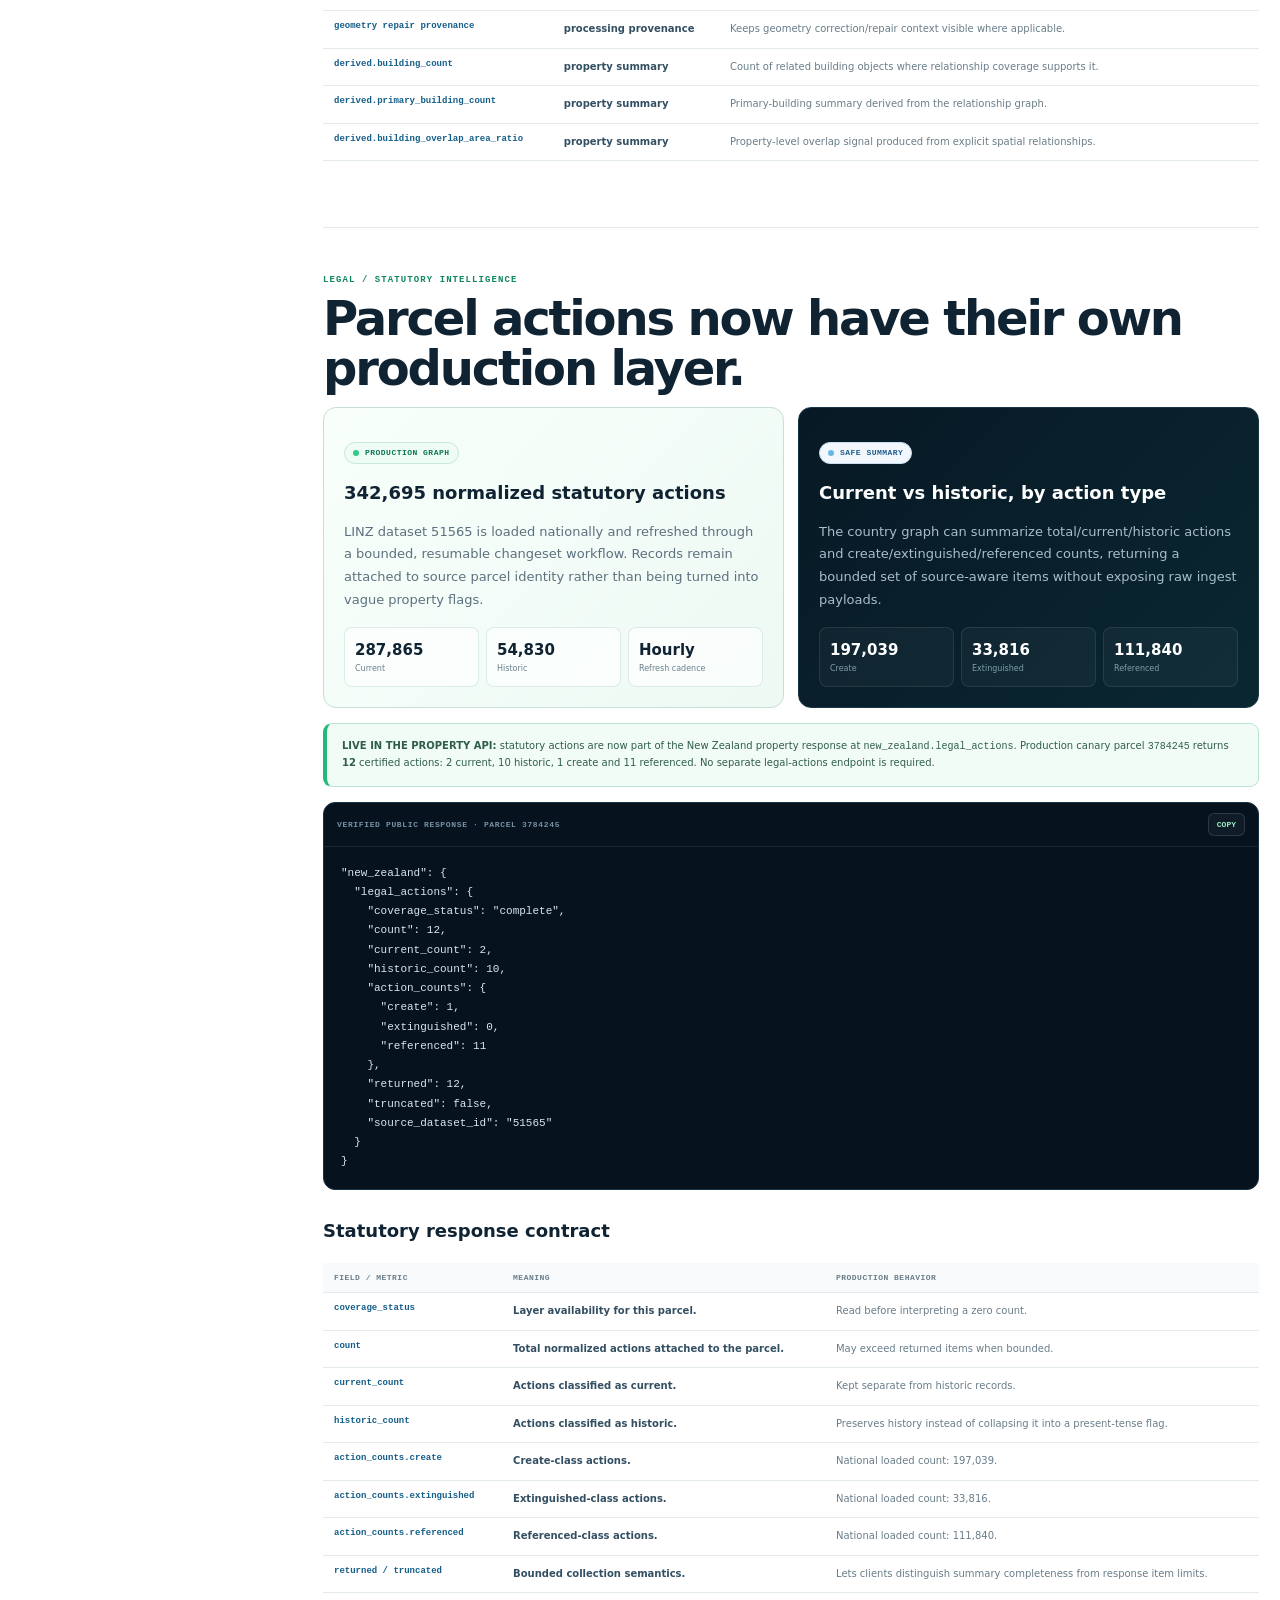
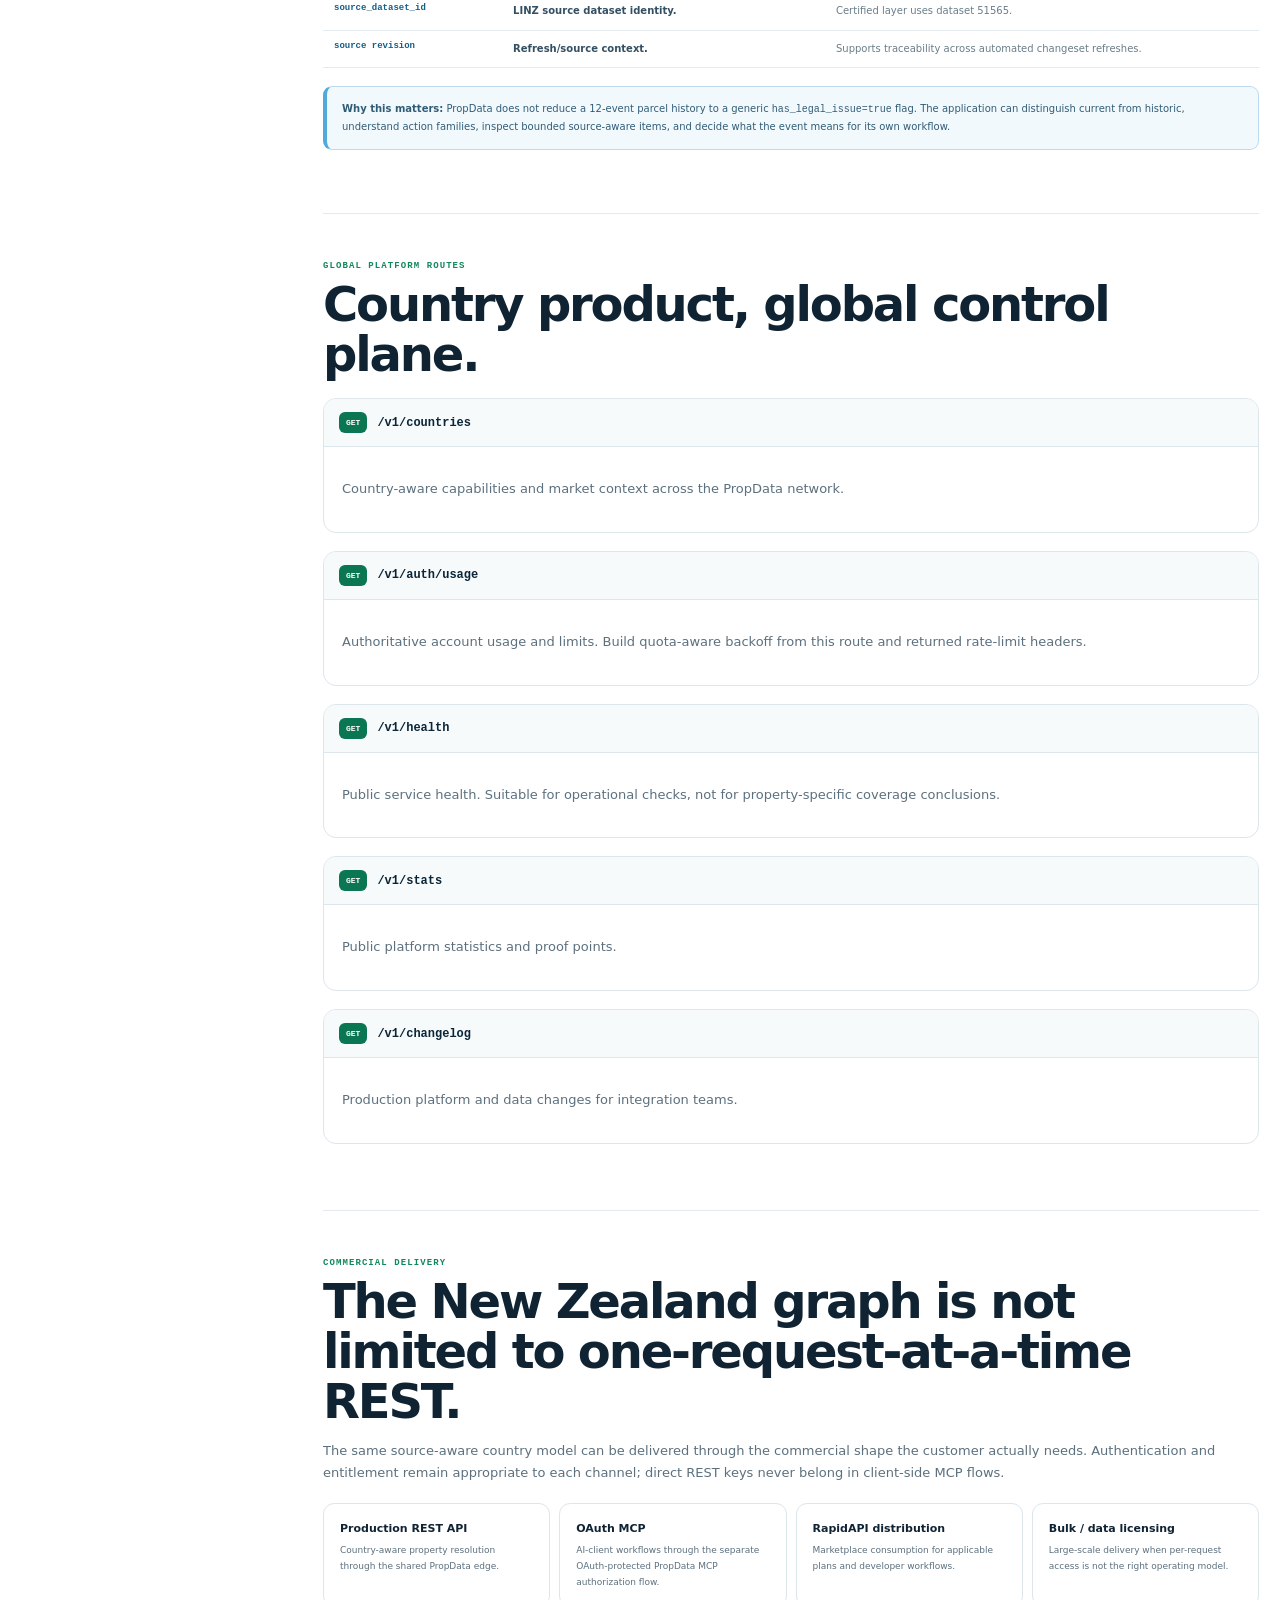
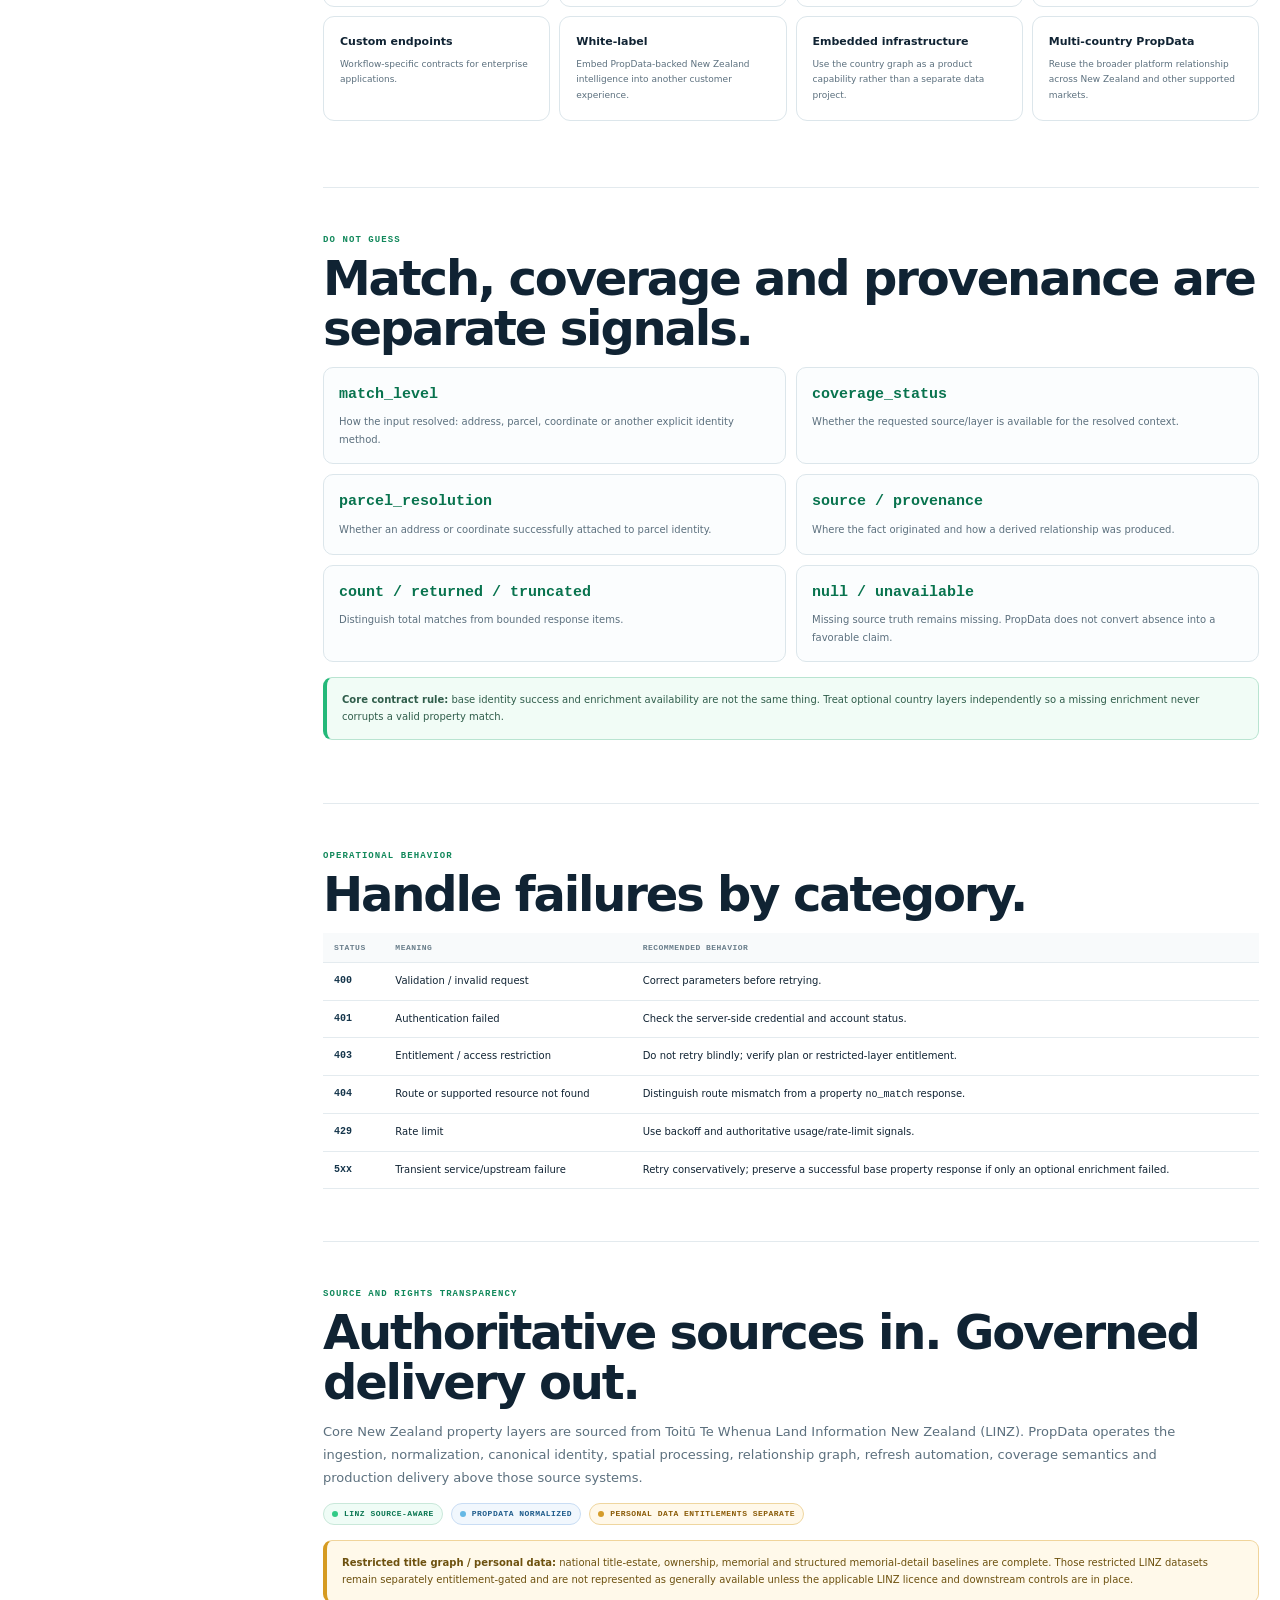
==== commit b696ffdf: "Align NZ static site with completed national graph posture" ====
--- a/docs/index.html
+++ b/docs/index.html
@@ -3,8 +3,8 @@
 <head>
   <meta charset="utf-8">
   <meta name="viewport" content="width=device-width,initial-scale=1,viewport-fit=cover">
-  <title>PropData New Zealand API Docs | Property, Titles, Buildings & Statutory Intelligence</title>
-  <meta name="description" content="Production documentation for PropData New Zealand: 3.04M primary parcels, 2.42M addresses, 2.45M titles, 3.27M building outlines, 3.82M building-parcel relationships and 342,695 LINZ parcel statutory actions.">
+  <title>PropData New Zealand API Docs | Property, Titles, Ownership, Legal Interests & Buildings</title>
+  <meta name="description" content="Production documentation for PropData New Zealand: national address, parcel, title, building and statutory layers plus completed restricted title-estate, ownership and memorial/legal-interest baselines.">
   <meta name="robots" content="index,follow,max-image-preview:large,max-snippet:-1">
   <meta name="theme-color" content="#04101a">
   <link rel="canonical" href="https://nz.proptechusa.ai/docs">
@@ -91,6 +91,10 @@
     <div class="proof"><b>2,988,279</b><span>Title ↔ parcel</span></div>
     <div class="proof"><b>3,268,141</b><span>Building outlines</span></div>
     <div class="proof"><b>3,820,845</b><span>Building ↔ parcel</span></div>
+    <div class="proof" data-posture="NZ_POSTURE_2026_09_13"><b>2.81M</b><span>Restricted title estates</span></div>
+    <div class="proof"><b>5.73M</b><span>Restricted ownership records</span></div>
+    <div class="proof"><b>32.86M+</b><span>Restricted title memorials</span></div>
+    <div class="proof"><b>1,784,819</b><span>Structured memorial details</span></div>
     <div class="proof"><b>342,695</b><span>Statutory actions</span></div>
   </div></section>
 
@@ -217,7 +221,7 @@
   "spatial_extents_shared": true,
   "source": "Toitū Te Whenua LINZ"
 }</pre></div>
-        <div class="notice warn"><strong>Named ownership is a separate entitlement problem.</strong> Title metadata and <code>number_owners</code> do not authorize inference of named owner identity. LINZ Personal Data Licence-gated datasets, including the Title Memorial List, remain separately controlled.</div>
+        <div class="notice warn"><strong>Named ownership remains a separate entitlement problem.</strong> PropData maintains the national title-estate and ownership baselines internally, but title metadata and <code>number_owners</code> still do not authorize inference of named owner identity. LINZ Personal Data Licence-gated ownership and memorial datasets remain separately controlled and are not default self-serve output.</div>
       </section>
 
       <section class="doc-section" id="buildings">
@@ -296,7 +300,7 @@
         <div class="doc-kicker">Source and rights transparency</div><h2>Authoritative sources in. Governed delivery out.</h2>
         <p>Core New Zealand property layers are sourced from Toitū Te Whenua Land Information New Zealand (LINZ). PropData operates the ingestion, normalization, canonical identity, spatial processing, relationship graph, refresh automation, coverage semantics and production delivery above those source systems.</p>
         <div class="status-line"><span class="status-pill">LINZ SOURCE-AWARE</span><span class="status-pill graph">PROPDATA NORMALIZED</span><span class="status-pill restricted">PERSONAL DATA ENTITLEMENTS SEPARATE</span></div>
-        <div class="notice warn"><strong>Title Memorial List / personal data:</strong> restricted LINZ personal-data datasets remain separately entitlement-gated. PropData does not represent those layers as generally available unless the applicable LINZ licence and downstream controls are in place.</div>
+        <div class="notice warn"><strong>Restricted title graph / personal data:</strong> national title-estate, ownership, memorial and structured memorial-detail baselines are complete. Those restricted LINZ datasets remain separately entitlement-gated and are not represented as generally available unless the applicable LINZ licence and downstream controls are in place.</div>
         <p>PropData is an independent product of PropTechUSA.ai and is not operated by or affiliated with LINZ or the New Zealand government.</p>
       </section>
 
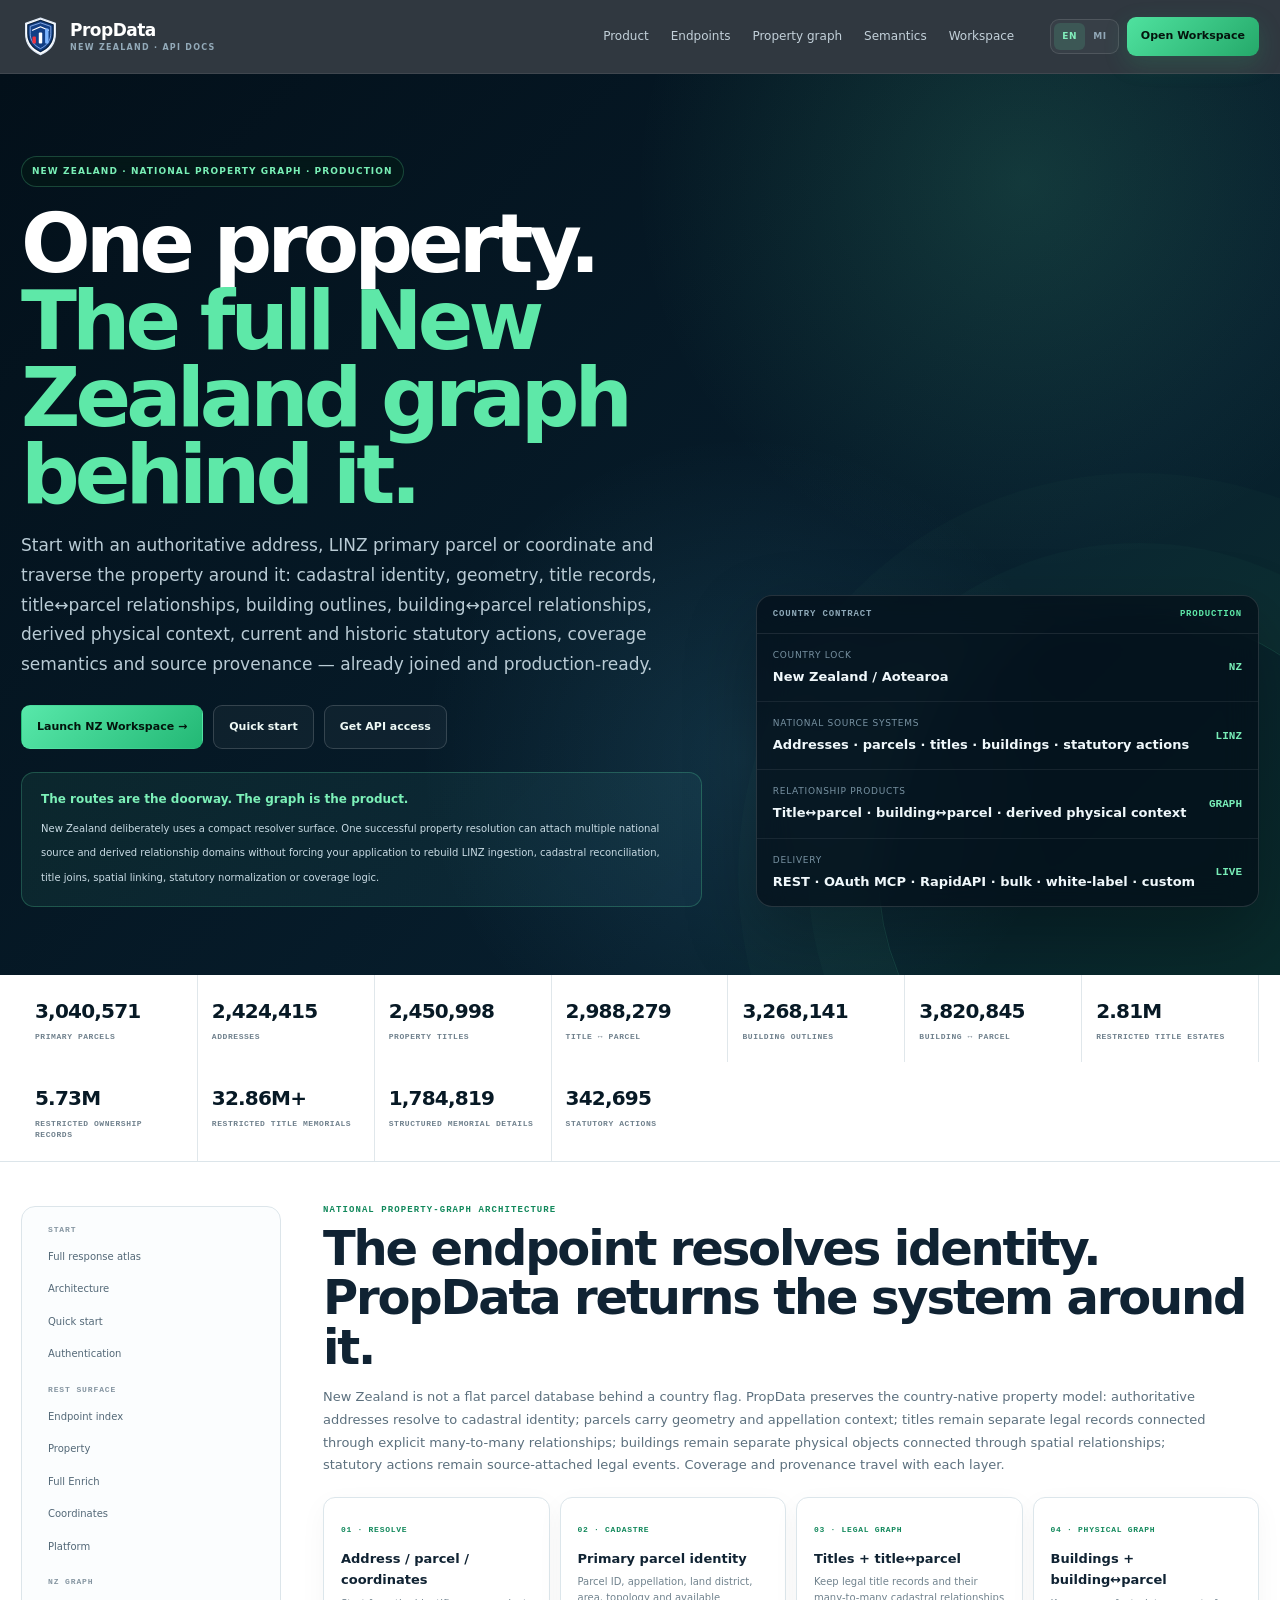
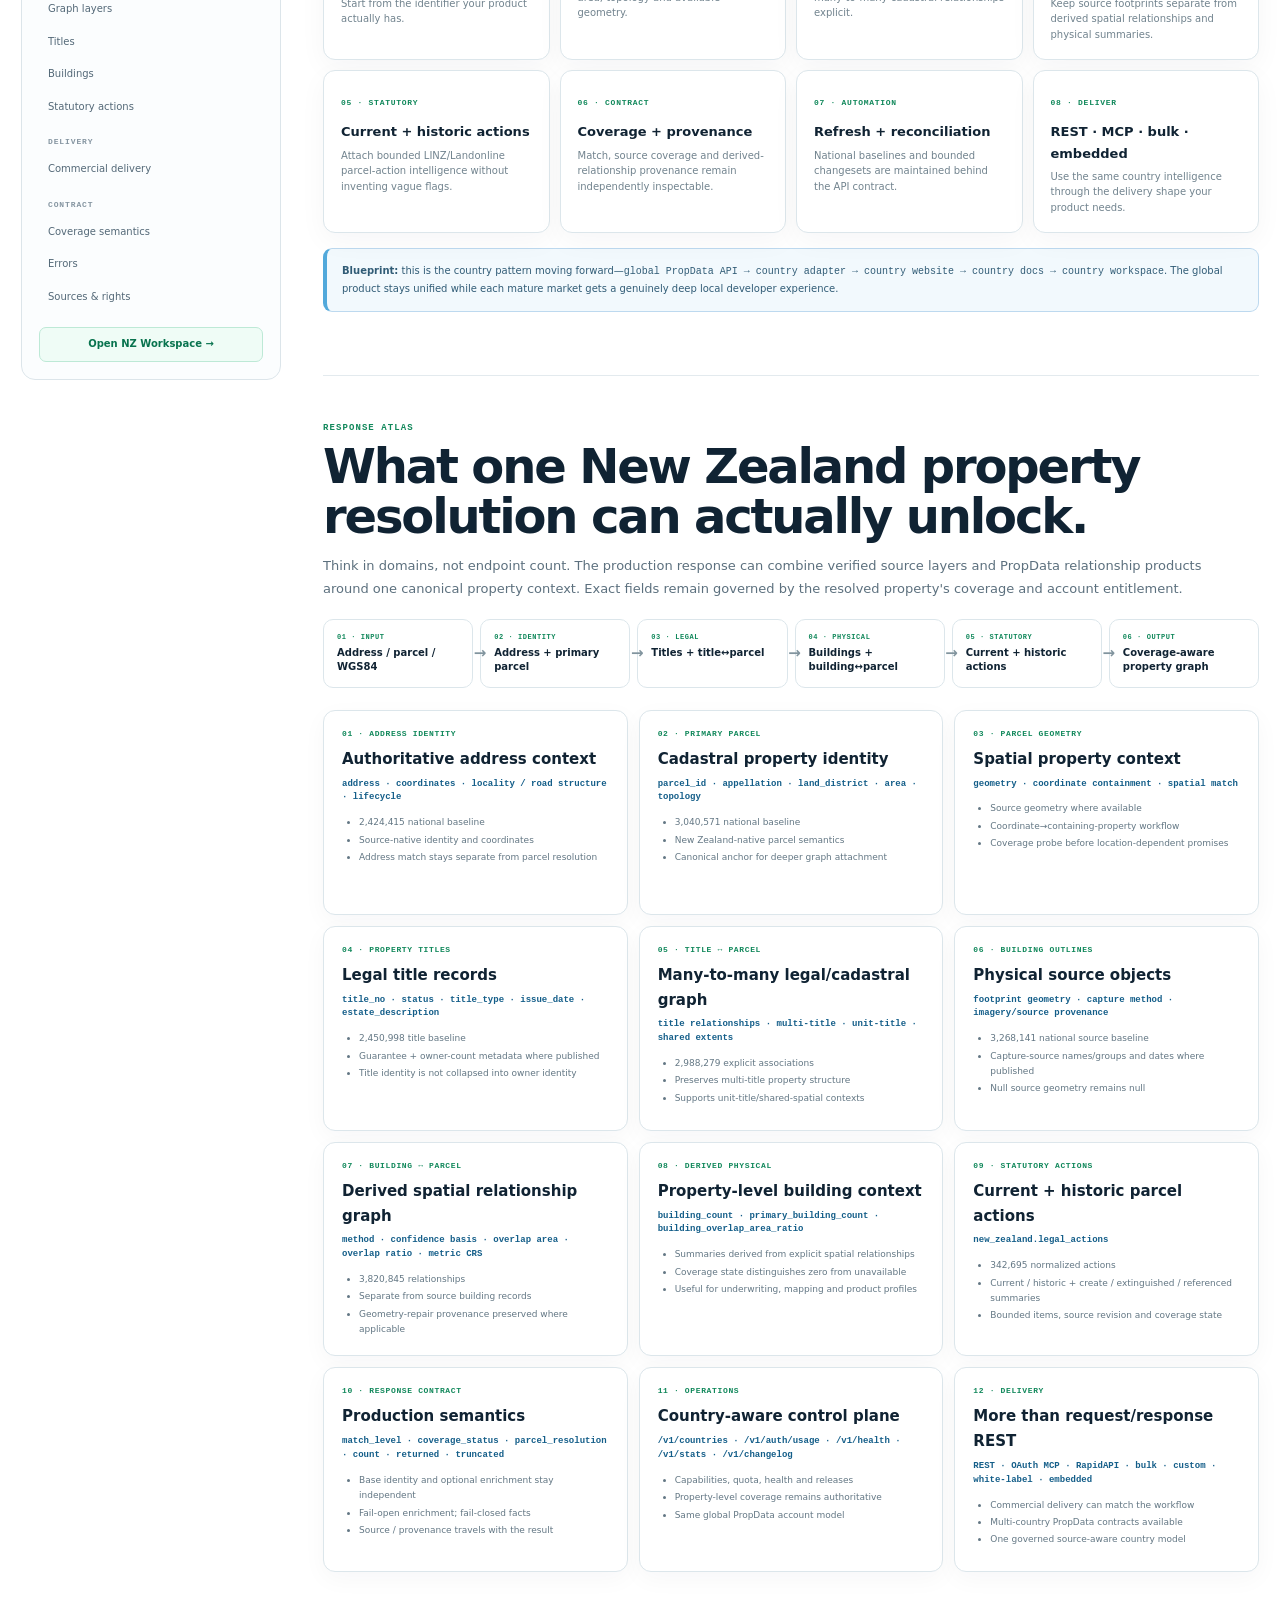
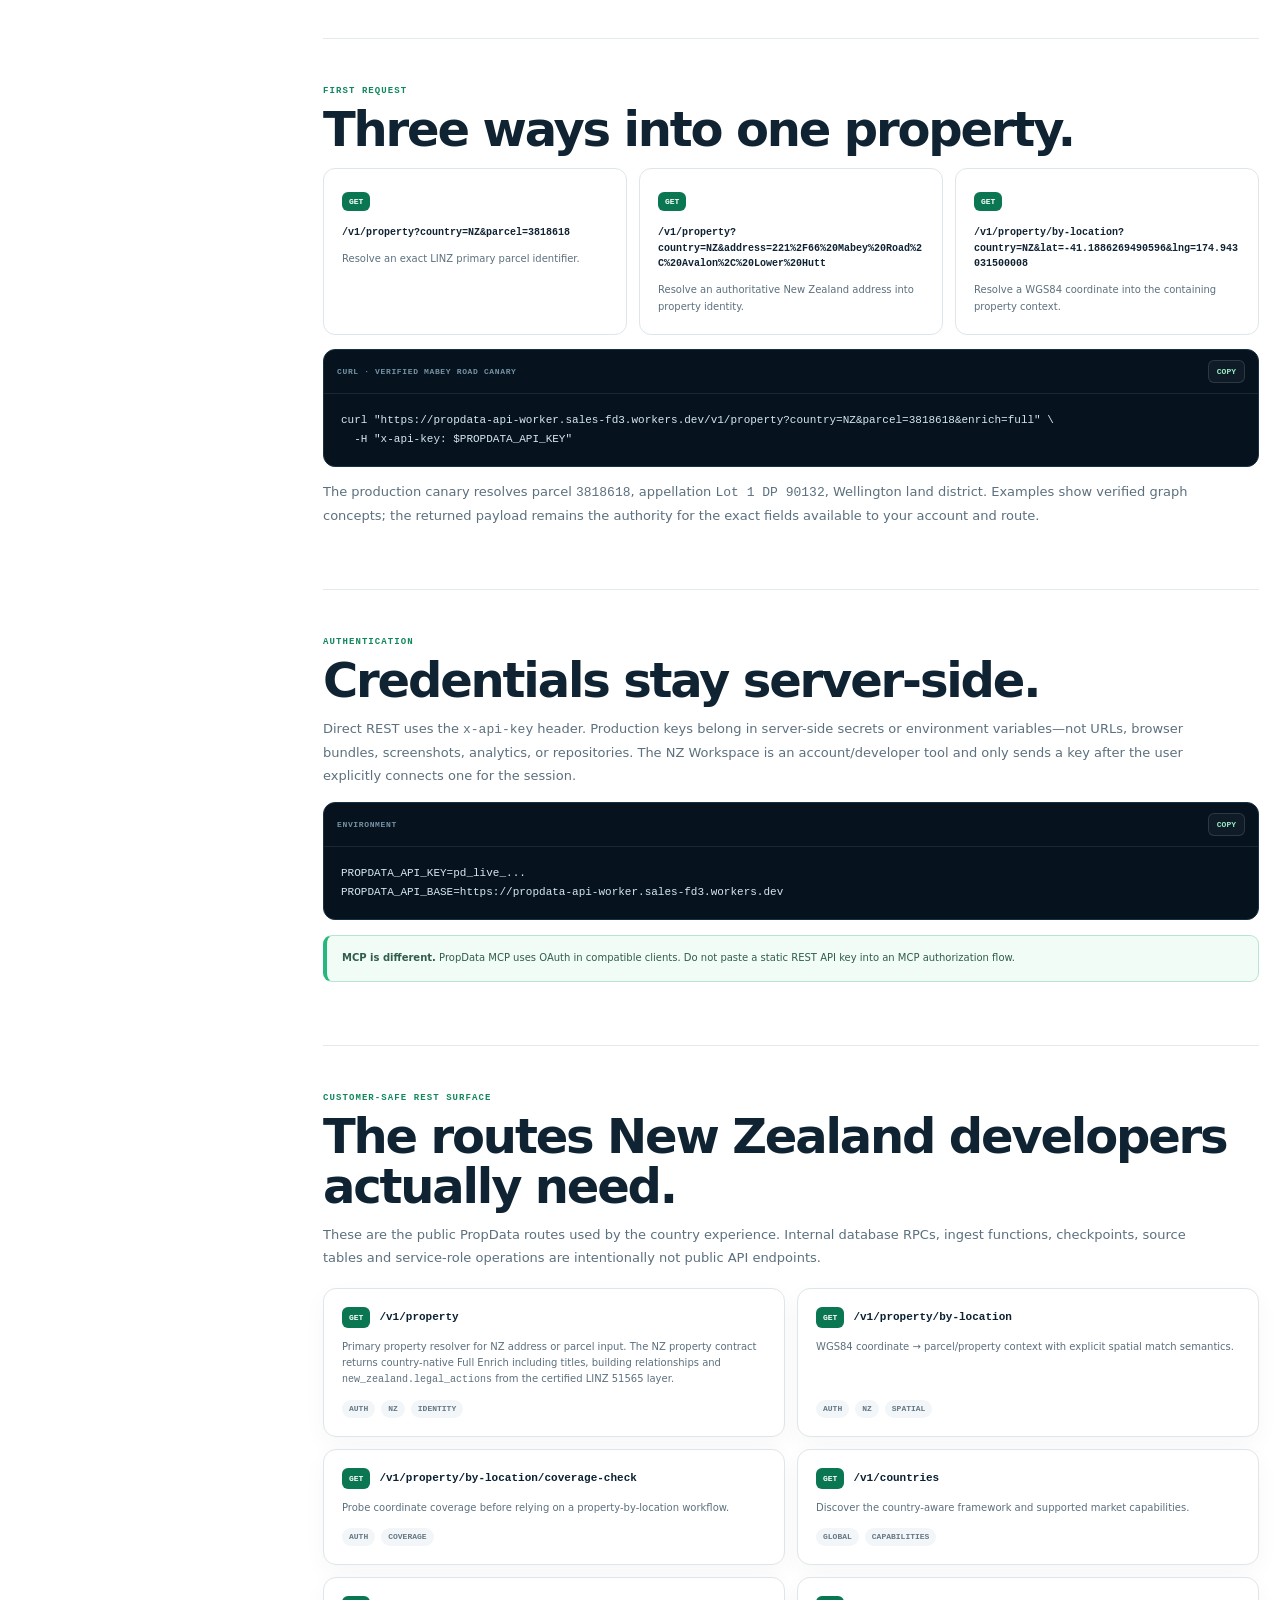
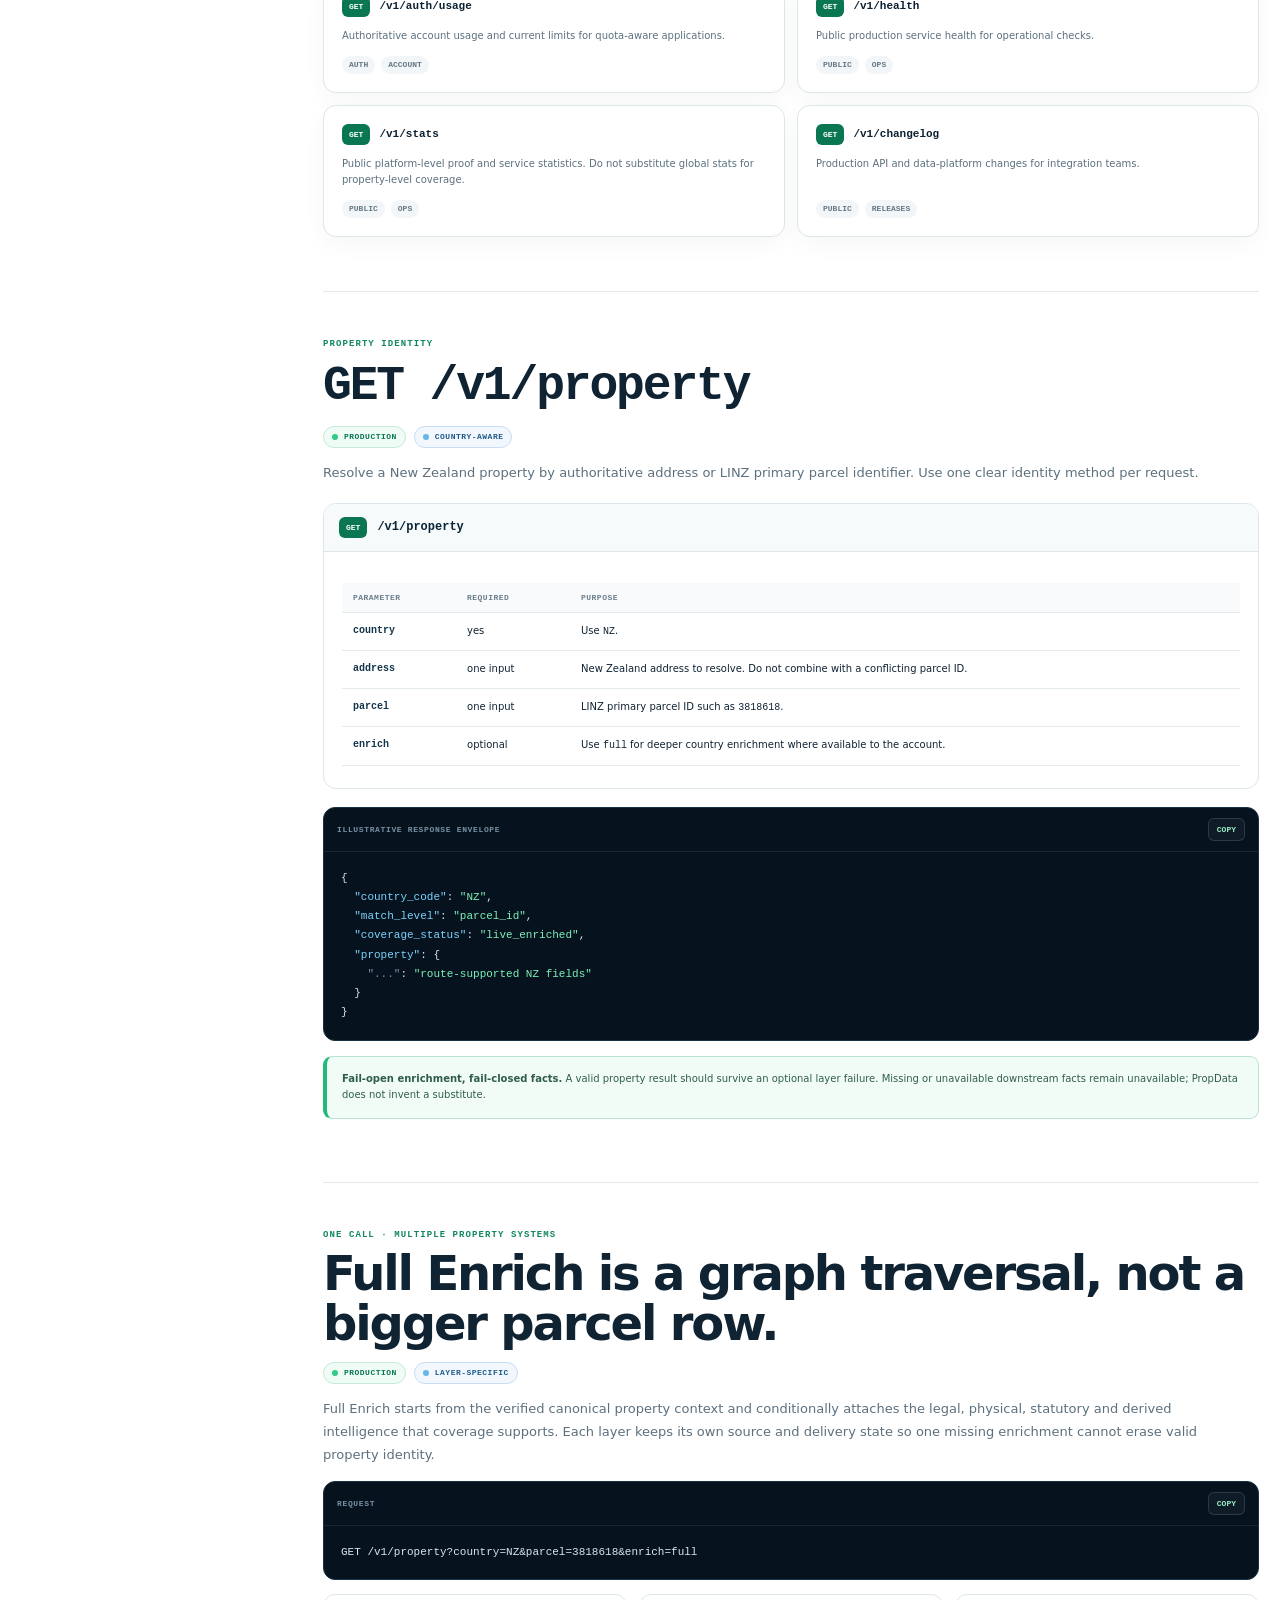
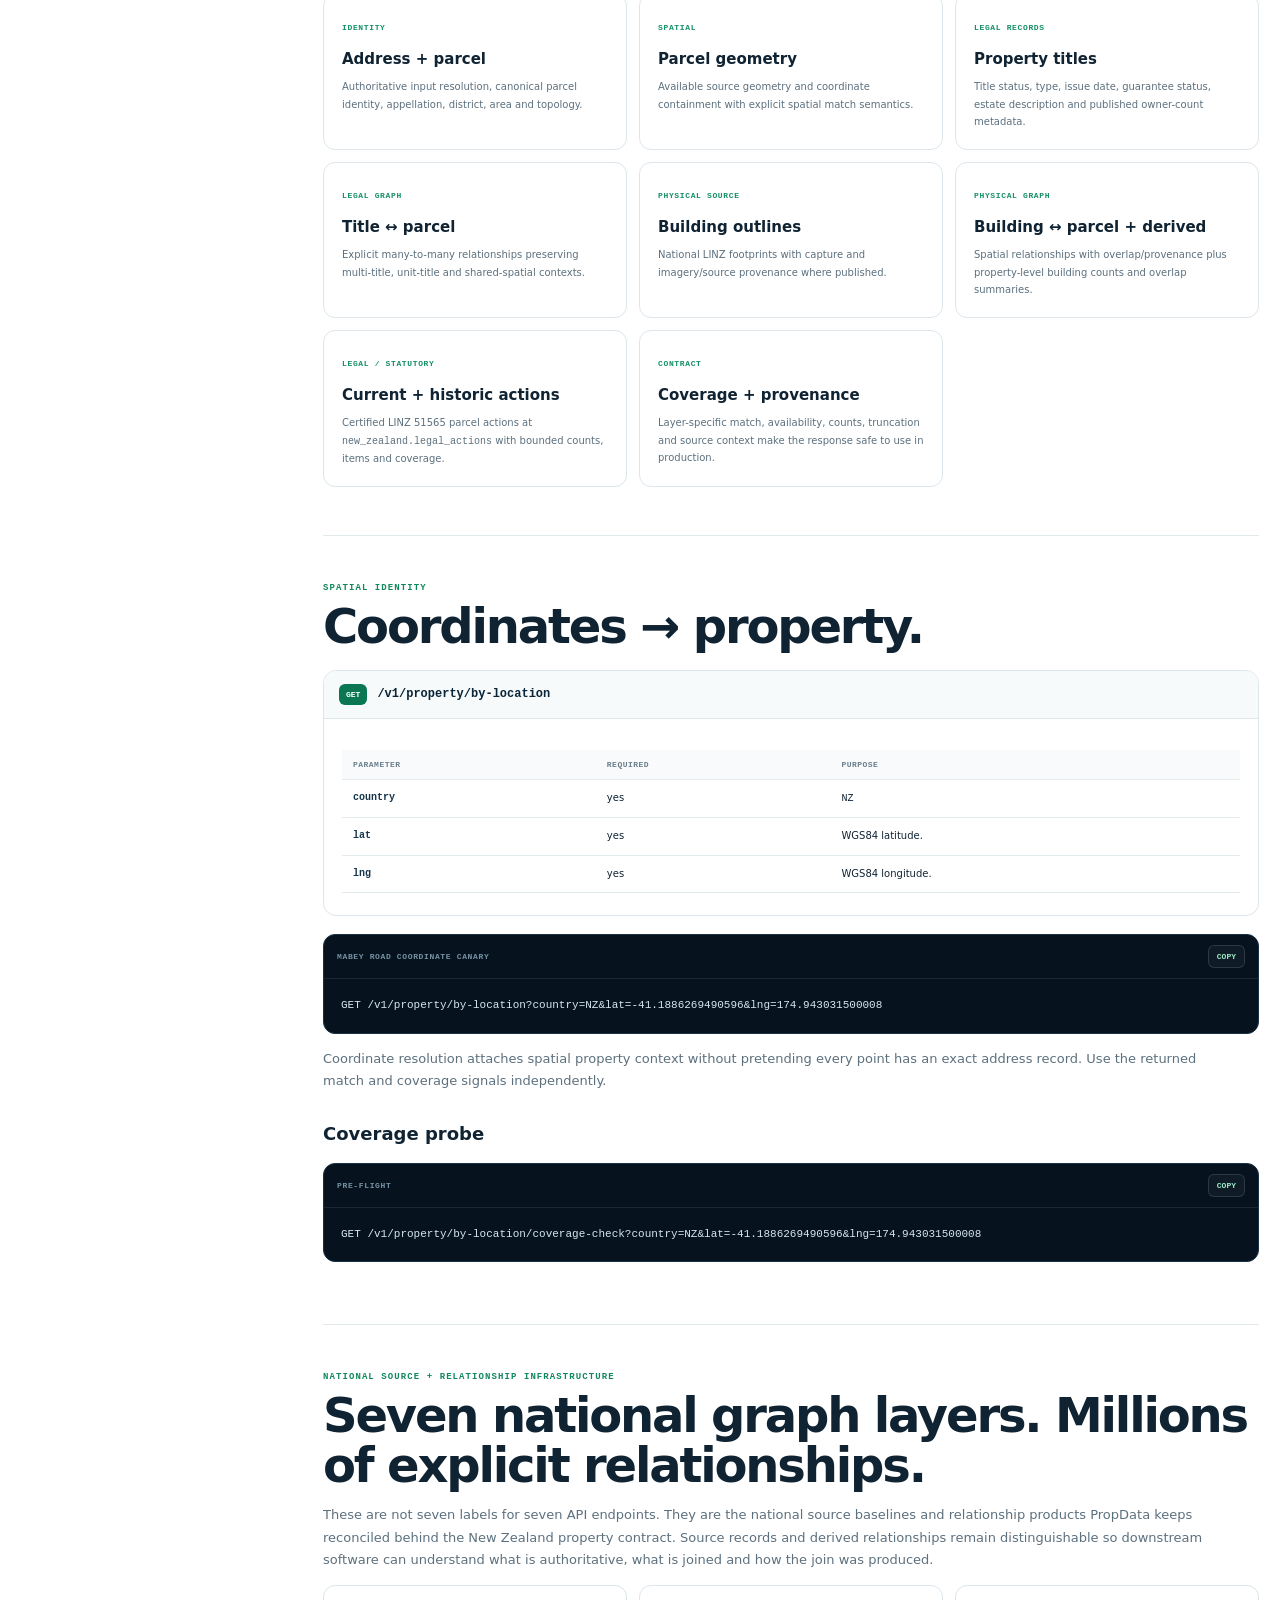
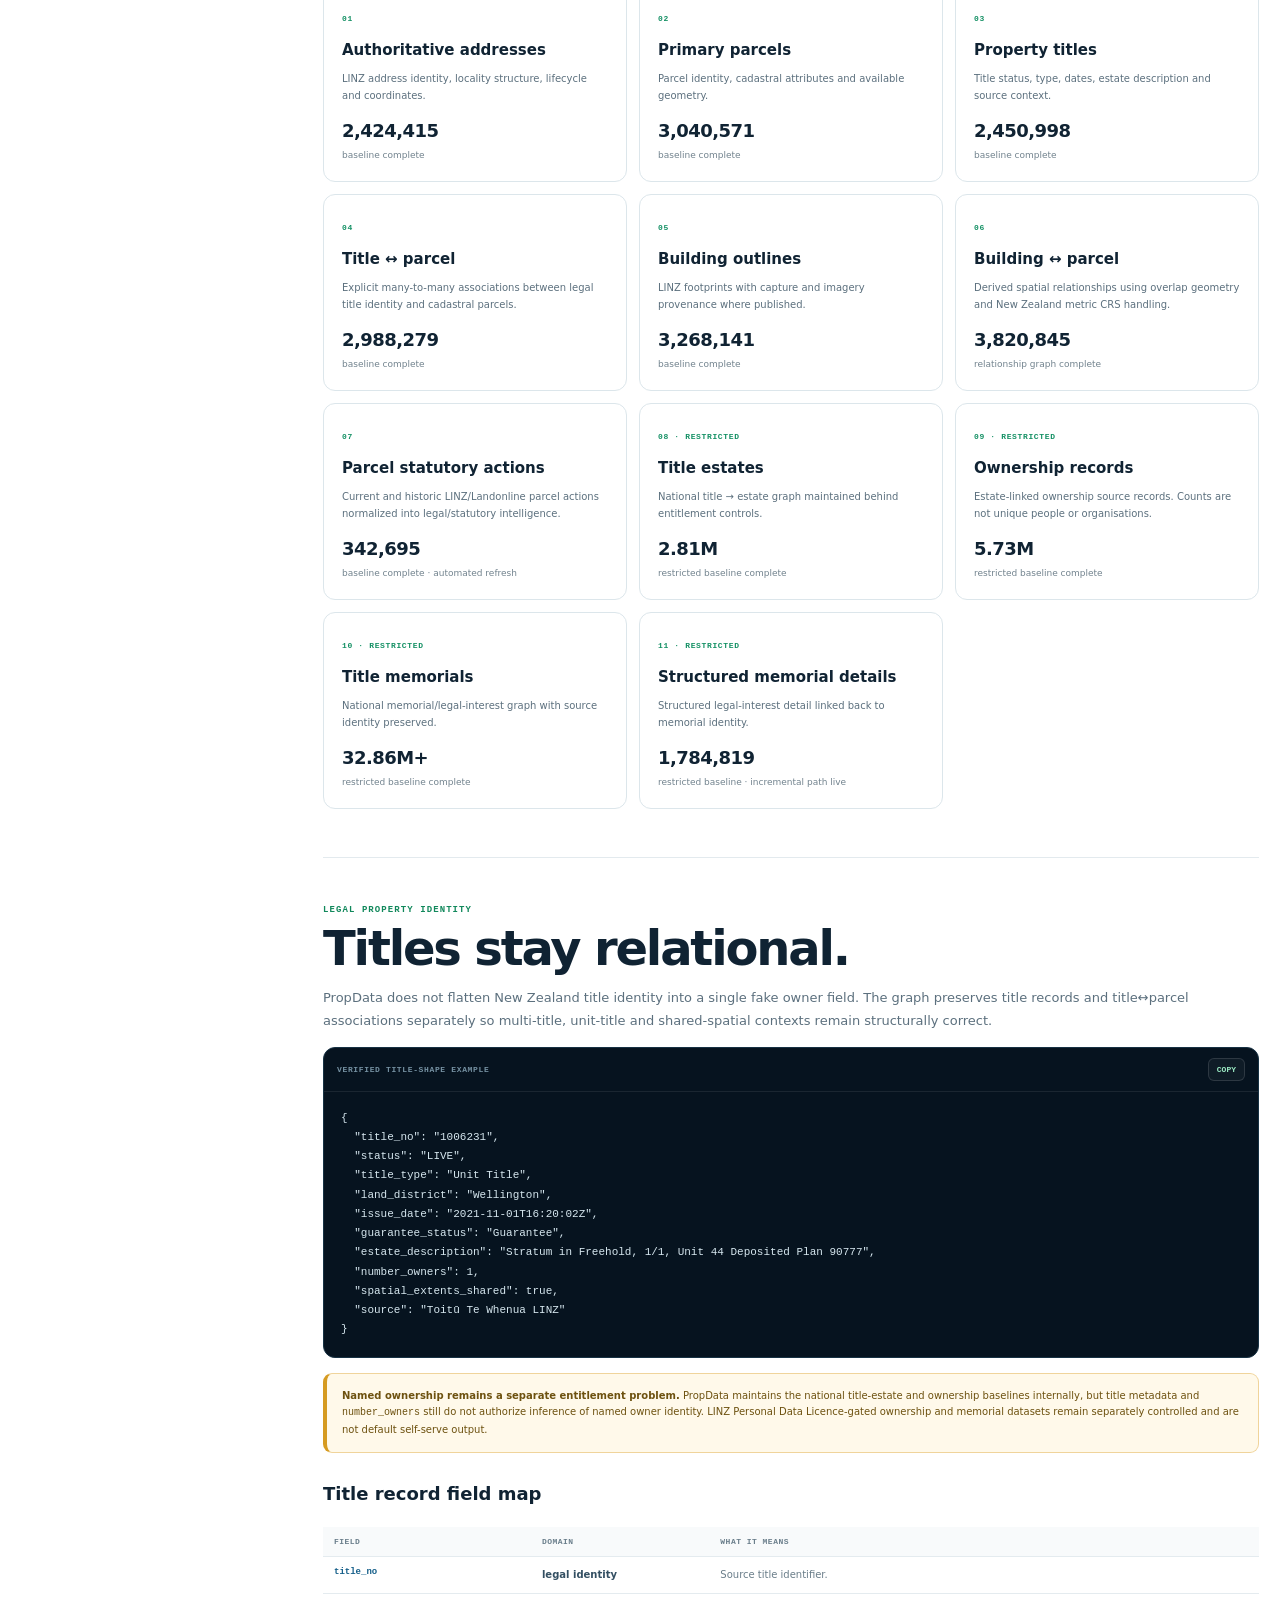
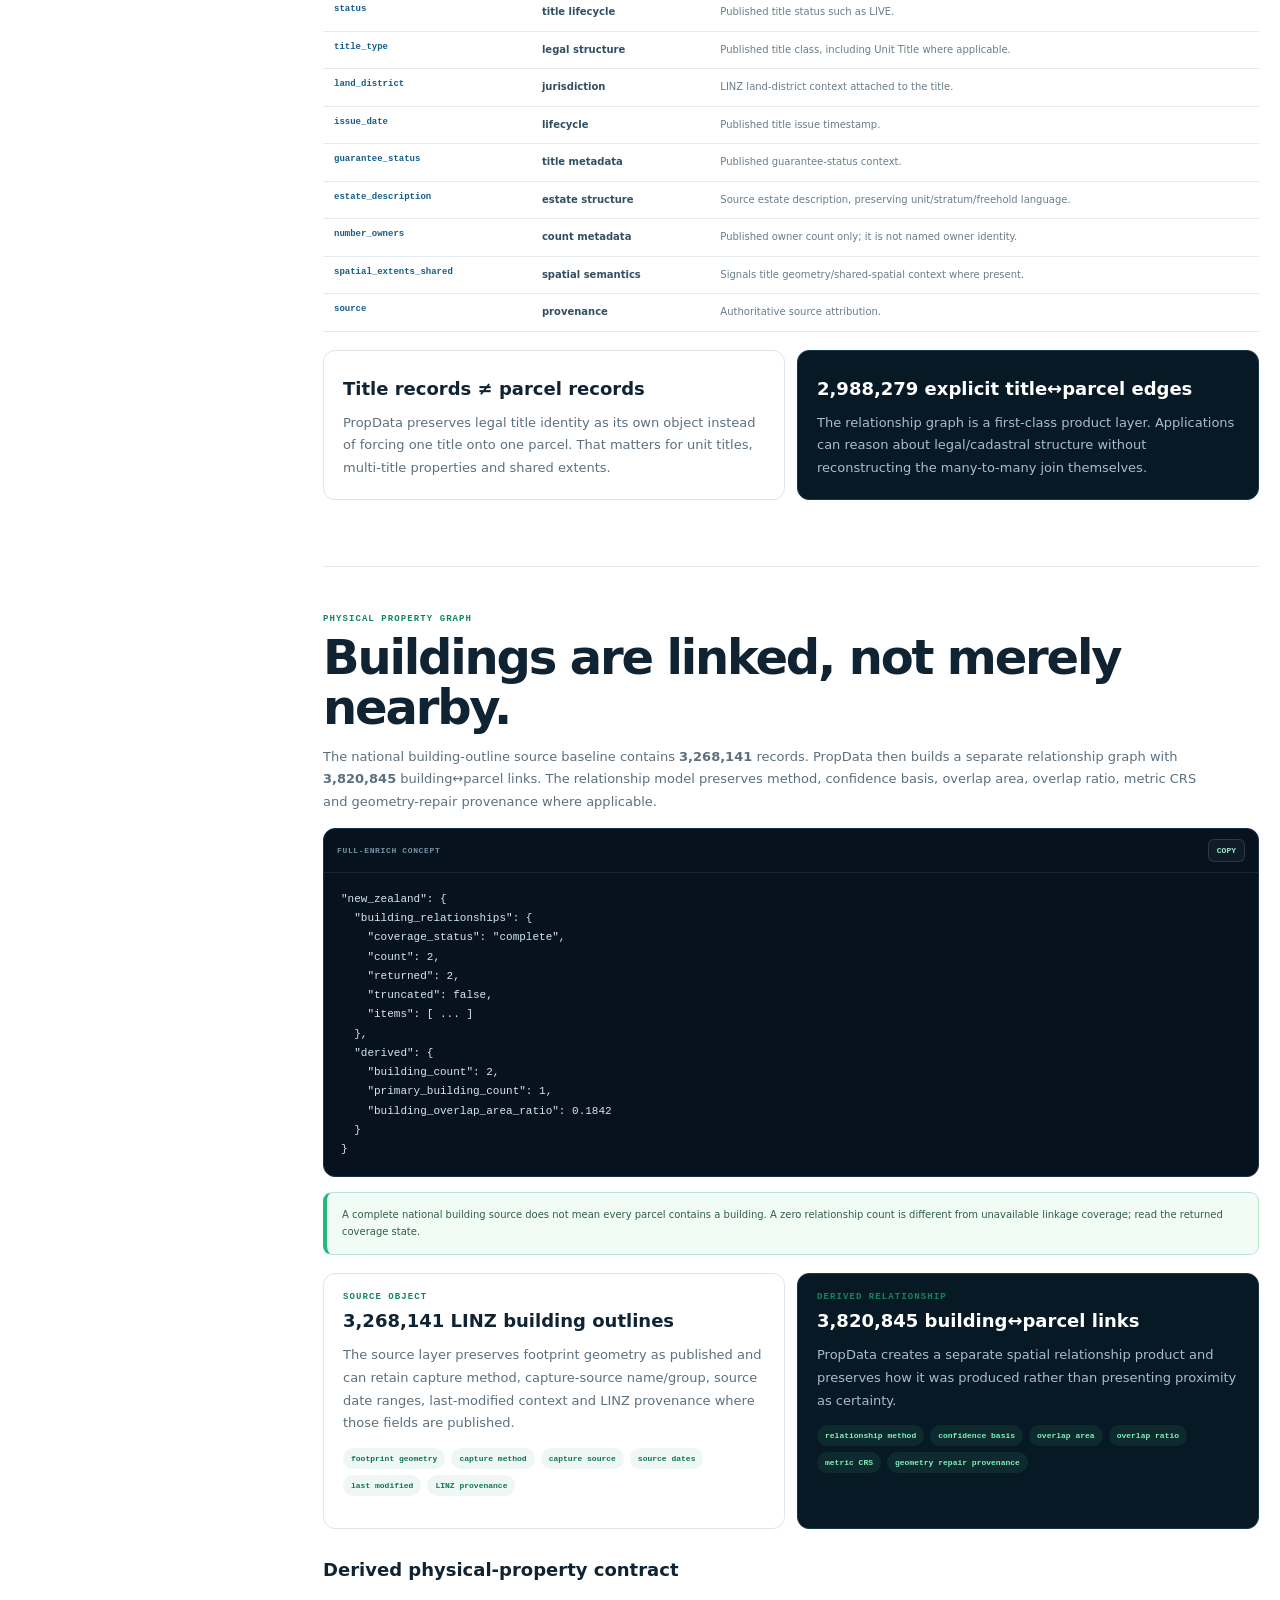
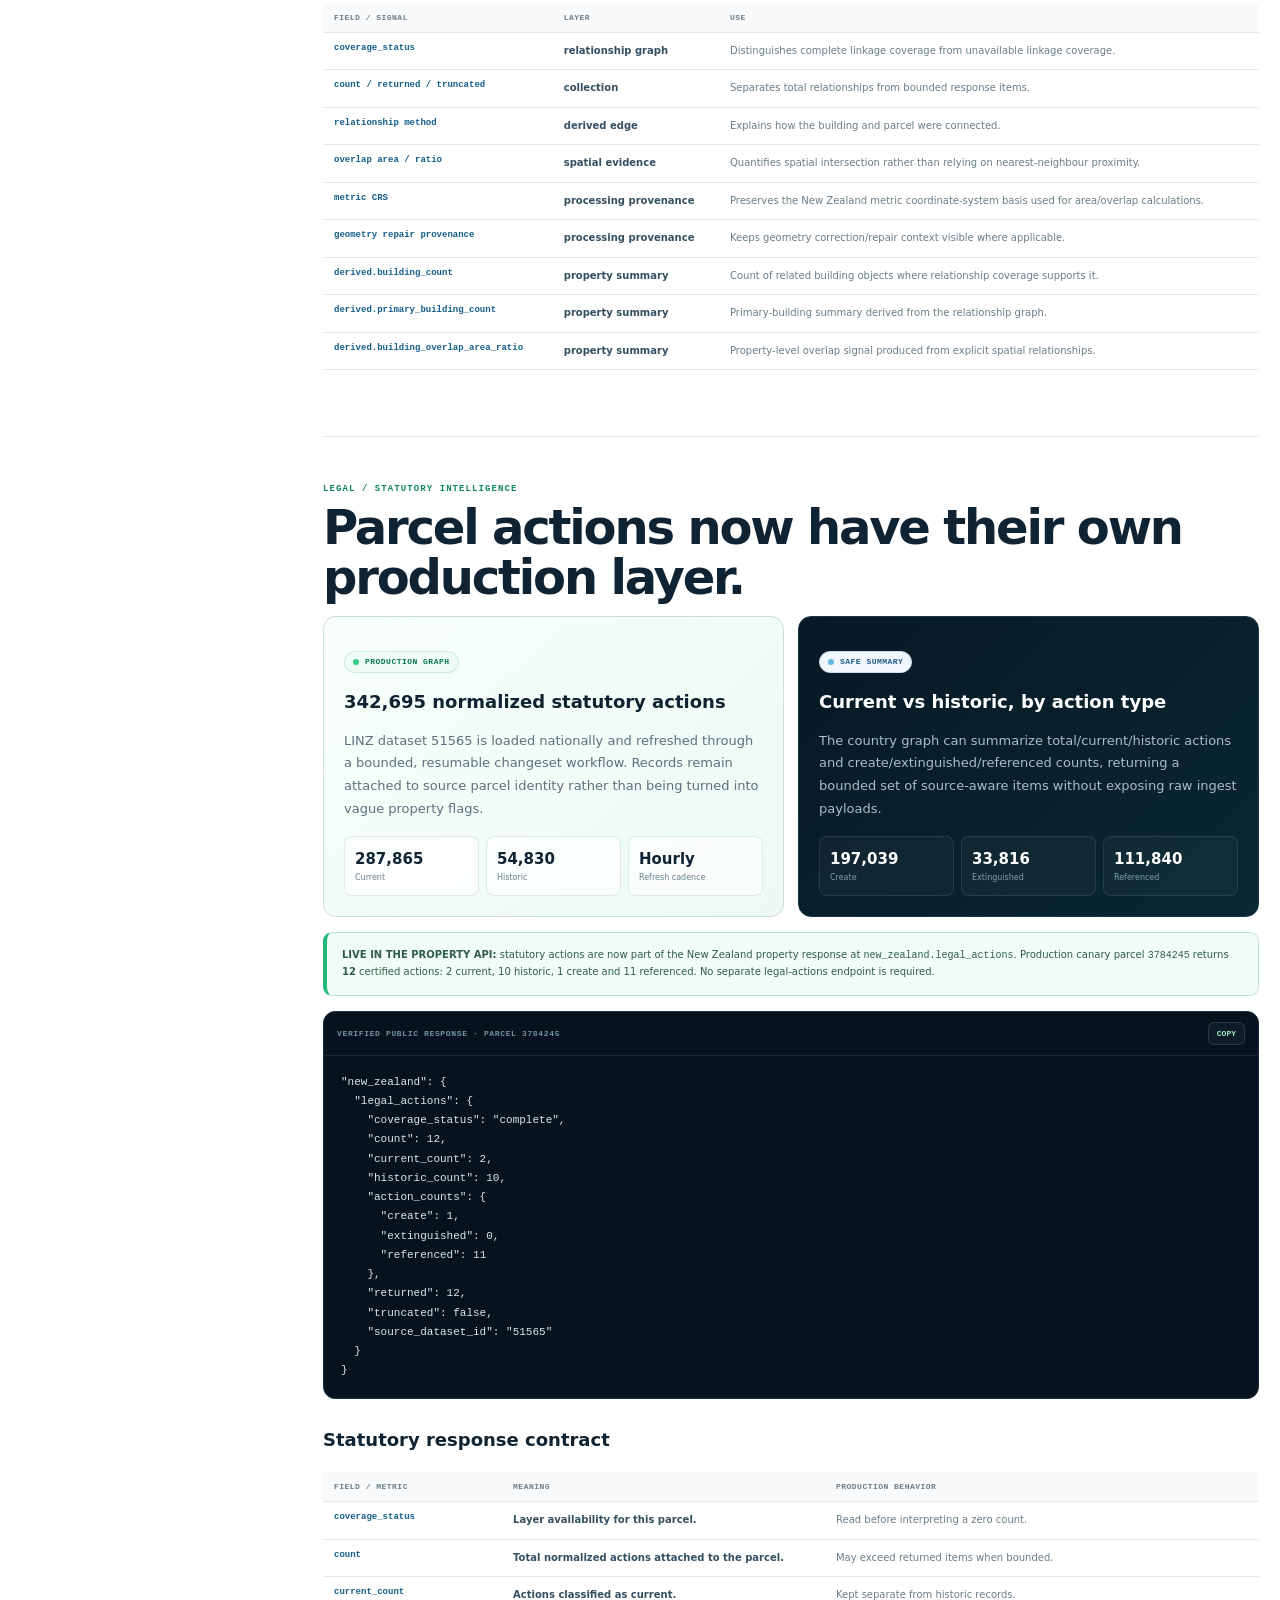
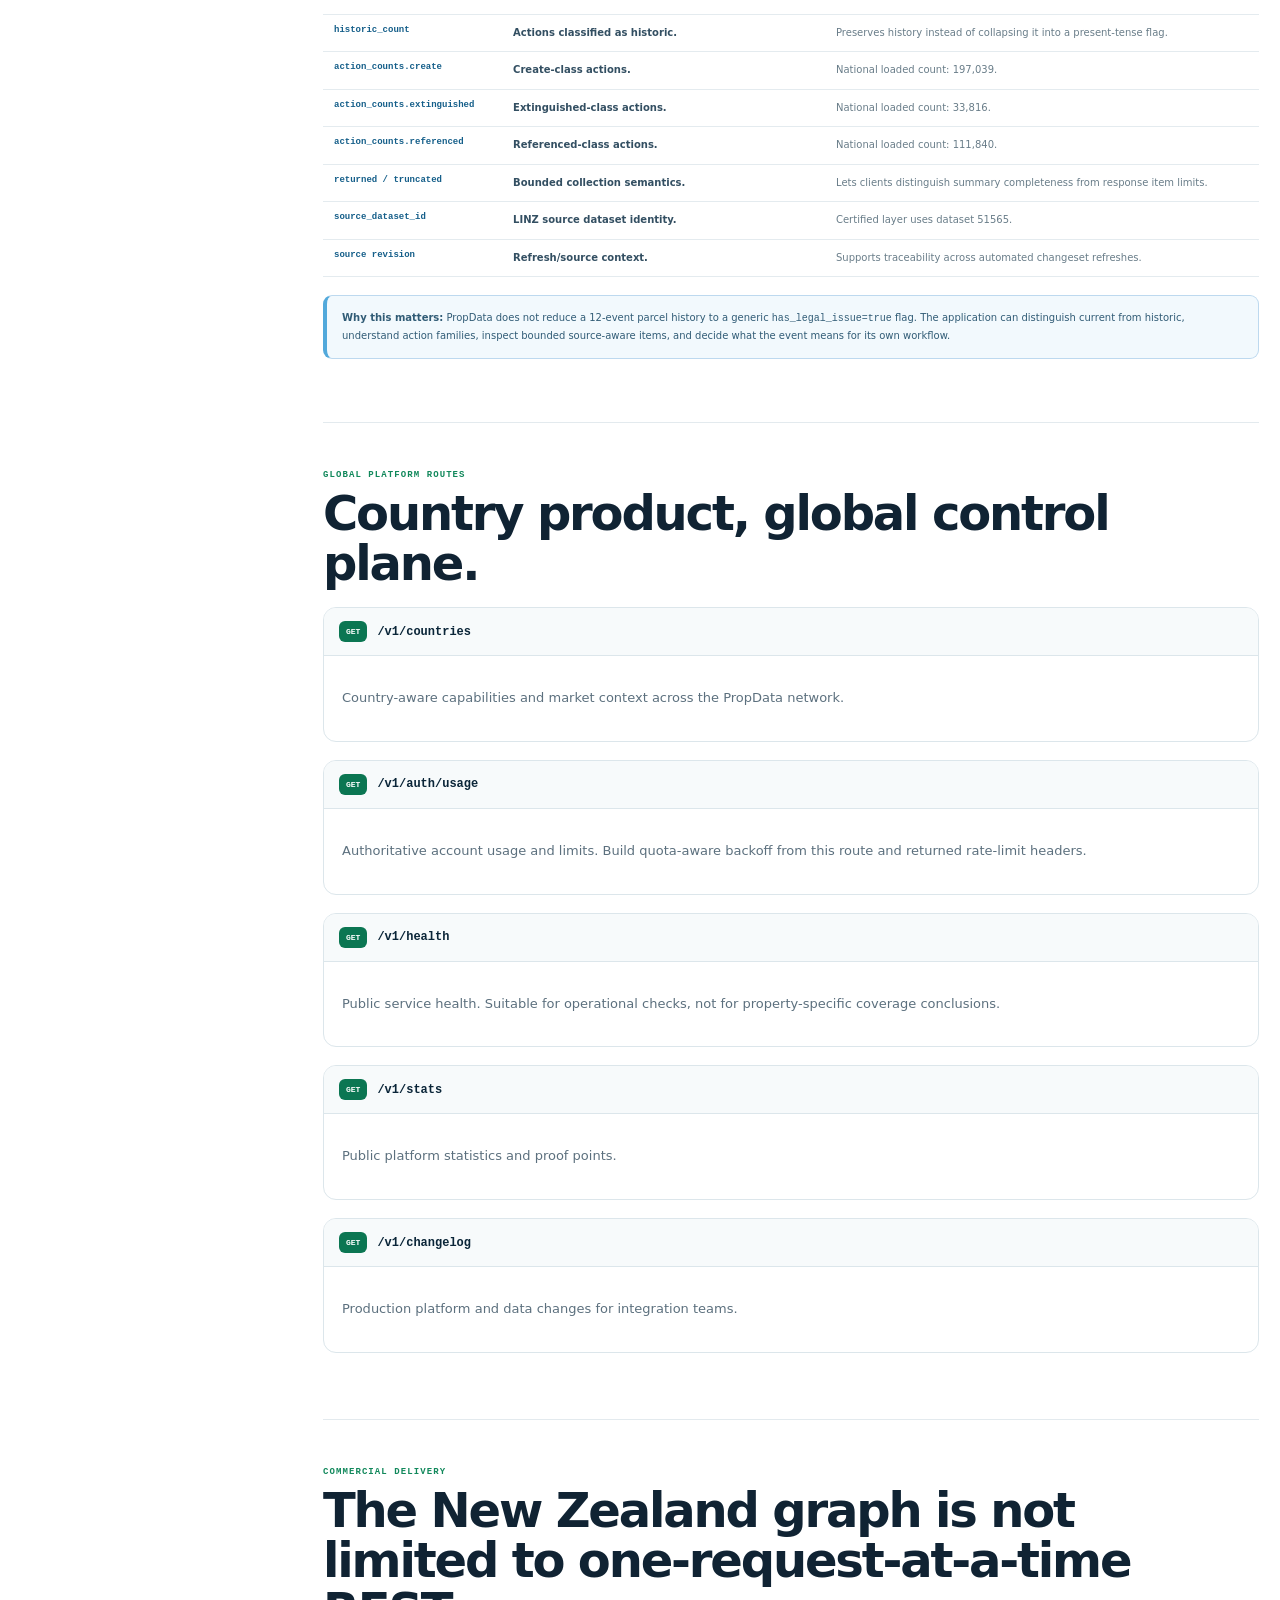
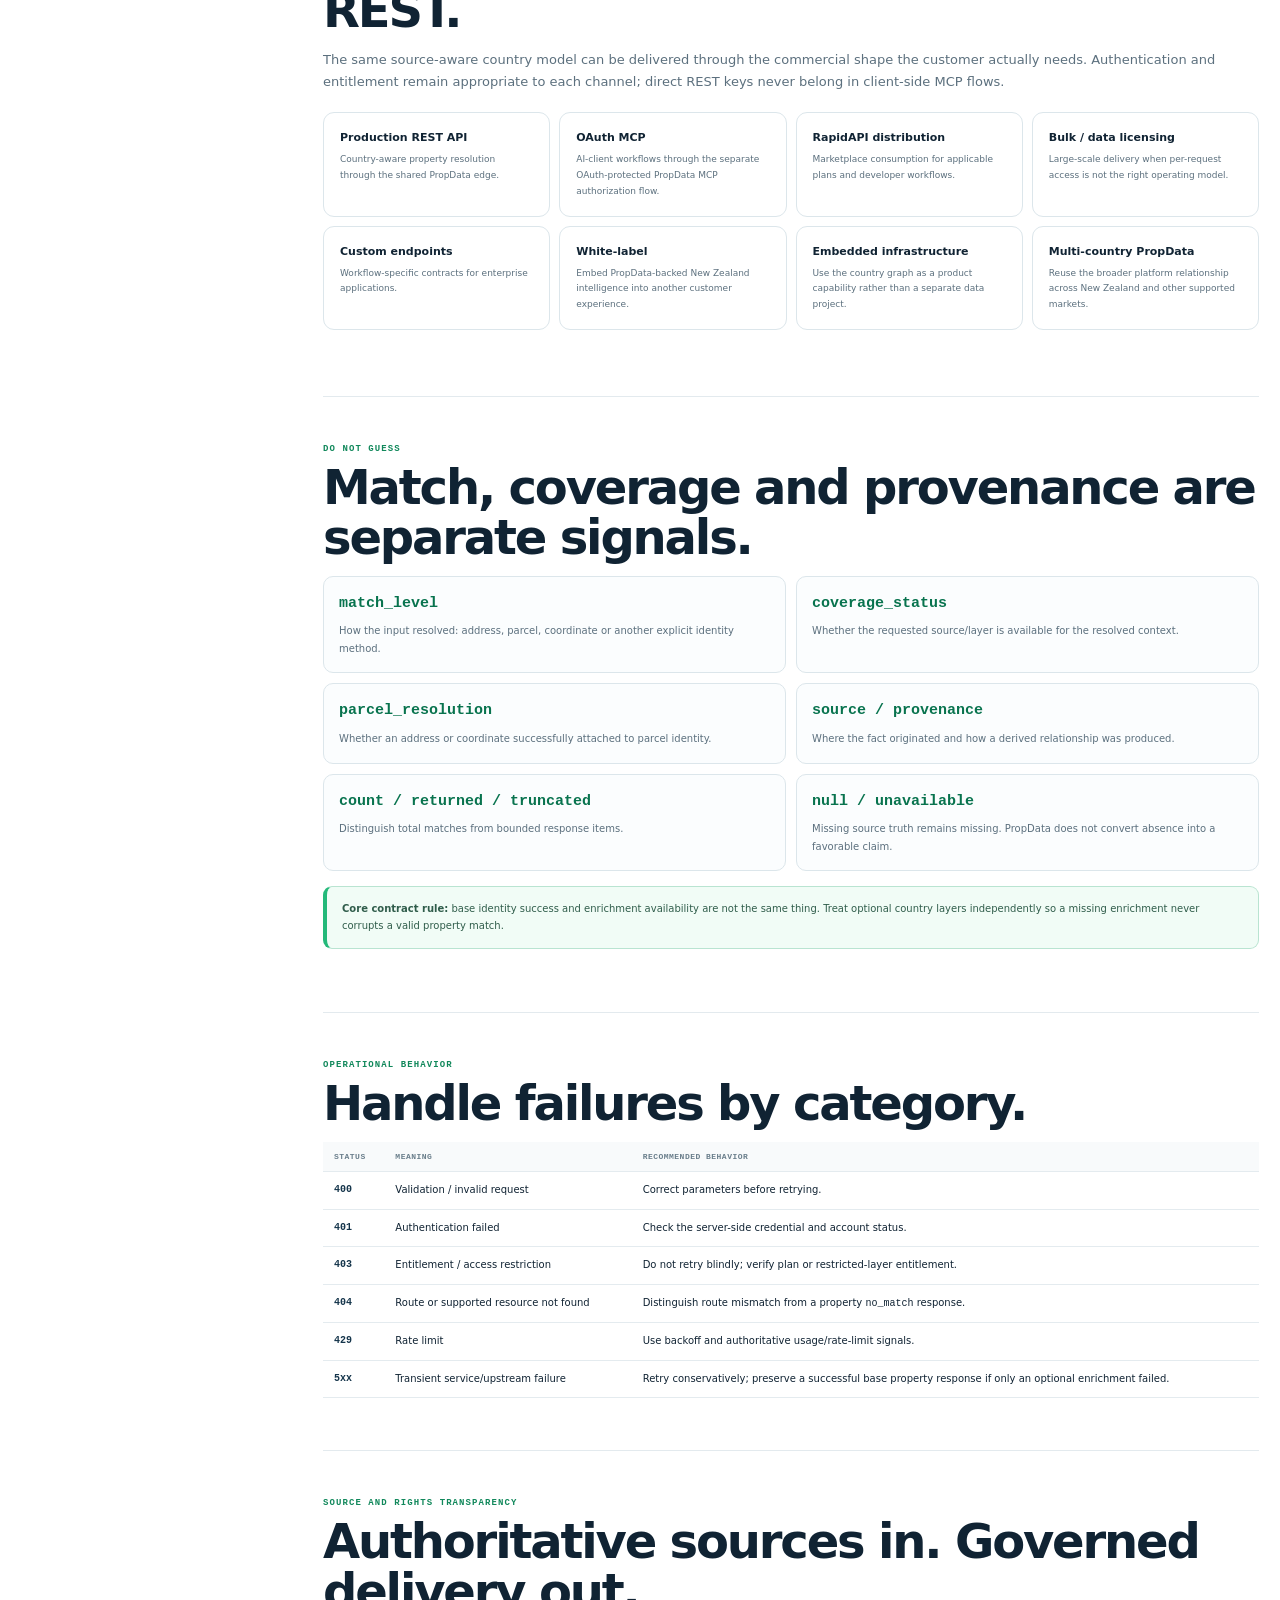
==== commit bd9ca5c5: "Finalize NZ site for completed national graph posture" ====
--- a/docs/index.html
+++ b/docs/index.html
@@ -18,11 +18,11 @@
   <meta property="og:locale" content="en_NZ">
   <meta property="og:site_name" content="PropData New Zealand">
   <meta property="og:title" content="PropData New Zealand API Documentation">
-  <meta property="og:description" content="One production contract for New Zealand property identity, parcels, titles, buildings, relationships and statutory intelligence.">
+  <meta property="og:description" content="One production contract for New Zealand property identity, parcels, titles, buildings and statutory intelligence, backed by separately entitlement-gated ownership and legal-interest infrastructure.">
   <meta property="og:url" content="https://nz.proptechusa.ai/docs">
   <meta property="og:image" content="https://images.unsplash.com/photo-1763603341638-e1b6c3804ba9?auto=format&amp;fit=crop&amp;w=1600&amp;q=90">
   <meta name="twitter:card" content="summary_large_image">
-  <script type="application/ld+json">{"@context":"https://schema.org","@type":"TechArticle","headline":"PropData New Zealand API Documentation","url":"https://nz.proptechusa.ai/docs","dateModified":"2026-09-04","author":{"@type":"Organization","name":"PropTechUSA.ai","url":"https://proptechusa.ai/"},"about":{"@type":"WebAPI","name":"PropData New Zealand Property Intelligence API","areaServed":{"@type":"Country","name":"New Zealand"}}}</script>
+  <script type="application/ld+json">{"@context":"https://schema.org","@type":"TechArticle","headline":"PropData New Zealand API Documentation","url":"https://nz.proptechusa.ai/docs","dateModified":"2026-09-13","author":{"@type":"Organization","name":"PropTechUSA.ai","url":"https://proptechusa.ai/"},"about":{"@type":"WebAPI","name":"PropData New Zealand Property Intelligence API","areaServed":{"@type":"Country","name":"New Zealand"}}}</script>
   <style>
     :root{--docs-nav:260px;--docs-green:#5ee8a8;--docs-aqua:#6bdbff;--docs-night:#04101a;--docs-panel:#071925;--docs-line:#dbe4ea;--docs-ink:#102333;--docs-muted:#657887;--docs-soft:#f4f8fa;--docs-code:#06131f}
     .docs-body{background:#fff;color:var(--docs-ink)}
@@ -71,7 +71,7 @@
       <div>
         <div class="eyebrow"><i></i> PRODUCTION CONTRACT · NEW ZEALAND / AOTEAROA</div>
         <h1>Build on the <em>national property graph.</em></h1>
-        <p>Authoritative address resolution, primary parcels, cadastral geometry, property titles, title↔parcel relationships, building footprints, building↔parcel relationships and parcel statutory intelligence—delivered through the PropData global API with New Zealand-native identifiers and provenance intact.</p>
+        <p>Authoritative address resolution, parcels, titles, buildings and statutory intelligence are delivered through the customer-safe PropData API. Behind that surface, national title-estate, ownership and memorial/legal-interest baselines are complete as separately entitlement-gated infrastructure.</p>
         <div class="docs-actions"><a class="primary" href="/workspace">Launch NZ Workspace →</a><a href="#quickstart">Quick start</a><a href="/#pricing">Get API access</a></div>
       </div>
       <aside class="hero-contract" aria-label="New Zealand API contract">
@@ -193,8 +193,8 @@
       </section>
 
       <section class="doc-section" id="graph">
-        <div class="doc-kicker">Production country graph</div><h2>Seven national layers, one property identity.</h2>
-        <p>The backend is deliberately richer than a single endpoint table. These are production graph capabilities currently loaded for New Zealand; direct REST exposure remains governed by the public contract above.</p>
+        <div class="doc-kicker">Production country graph</div><h2>Eleven infrastructure layers, one governed property identity.</h2>
+        <p>Seven customer-safe national layers drive the normal product contract. Four deeper title/legal layers are also loaded nationally as restricted infrastructure and remain separately entitlement-controlled rather than being implied as default REST output.</p>
         <div class="layer-grid">
           <article class="layer-card"><span class="layer-no">01</span><h3>Authoritative addresses</h3><p>LINZ address identity, locality structure, lifecycle and coordinates.</p><strong>2,424,415</strong><small>baseline complete</small></article>
           <article class="layer-card"><span class="layer-no">02</span><h3>Primary parcels</h3><p>Parcel identity, cadastral attributes and available geometry.</p><strong>3,040,571</strong><small>baseline complete</small></article>
@@ -203,6 +203,10 @@
           <article class="layer-card"><span class="layer-no">05</span><h3>Building outlines</h3><p>LINZ footprints with capture and imagery provenance where published.</p><strong>3,268,141</strong><small>baseline complete</small></article>
           <article class="layer-card"><span class="layer-no">06</span><h3>Building ↔ parcel</h3><p>Derived spatial relationships using overlap geometry and New Zealand metric CRS handling.</p><strong>3,820,845</strong><small>relationship graph complete</small></article>
           <article class="layer-card"><span class="layer-no">07</span><h3>Parcel statutory actions</h3><p>Current and historic LINZ/Landonline parcel actions normalized into legal/statutory intelligence.</p><strong>342,695</strong><small>baseline complete · automated refresh</small></article>
+          <article class="layer-card" data-posture="NZ_POSTURE_2026_09_13"><span class="layer-no">08 · RESTRICTED</span><h3>Title estates</h3><p>National title → estate graph maintained behind entitlement controls.</p><strong>2.81M</strong><small>restricted baseline complete</small></article>
+          <article class="layer-card"><span class="layer-no">09 · RESTRICTED</span><h3>Ownership records</h3><p>Estate-linked ownership source records. Counts are not unique people or organisations.</p><strong>5.73M</strong><small>restricted baseline complete</small></article>
+          <article class="layer-card"><span class="layer-no">10 · RESTRICTED</span><h3>Title memorials</h3><p>National memorial/legal-interest graph with source identity preserved.</p><strong>32.86M+</strong><small>restricted baseline complete</small></article>
+          <article class="layer-card"><span class="layer-no">11 · RESTRICTED</span><h3>Structured memorial details</h3><p>Structured legal-interest detail linked back to memorial identity.</p><strong>1,784,819</strong><small>restricted baseline · incremental path live</small></article>
         </div>
       </section>
 
